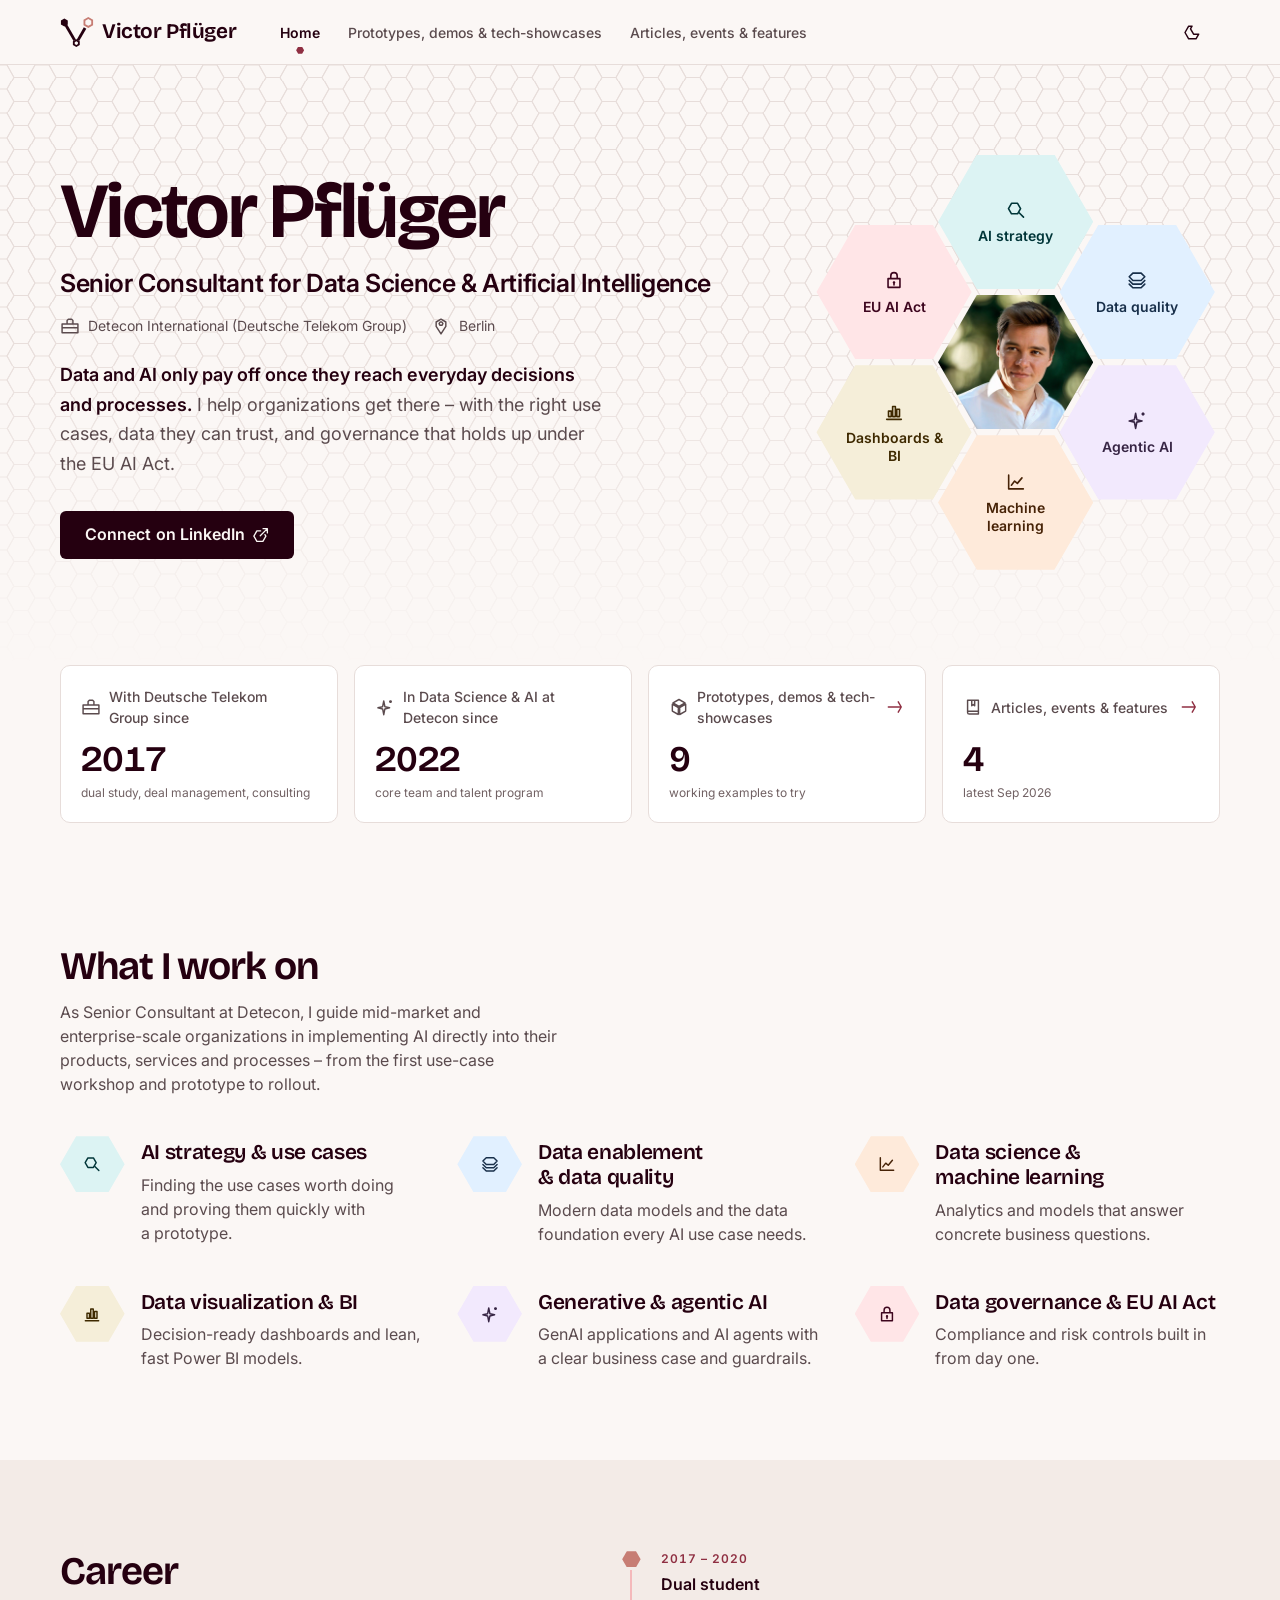
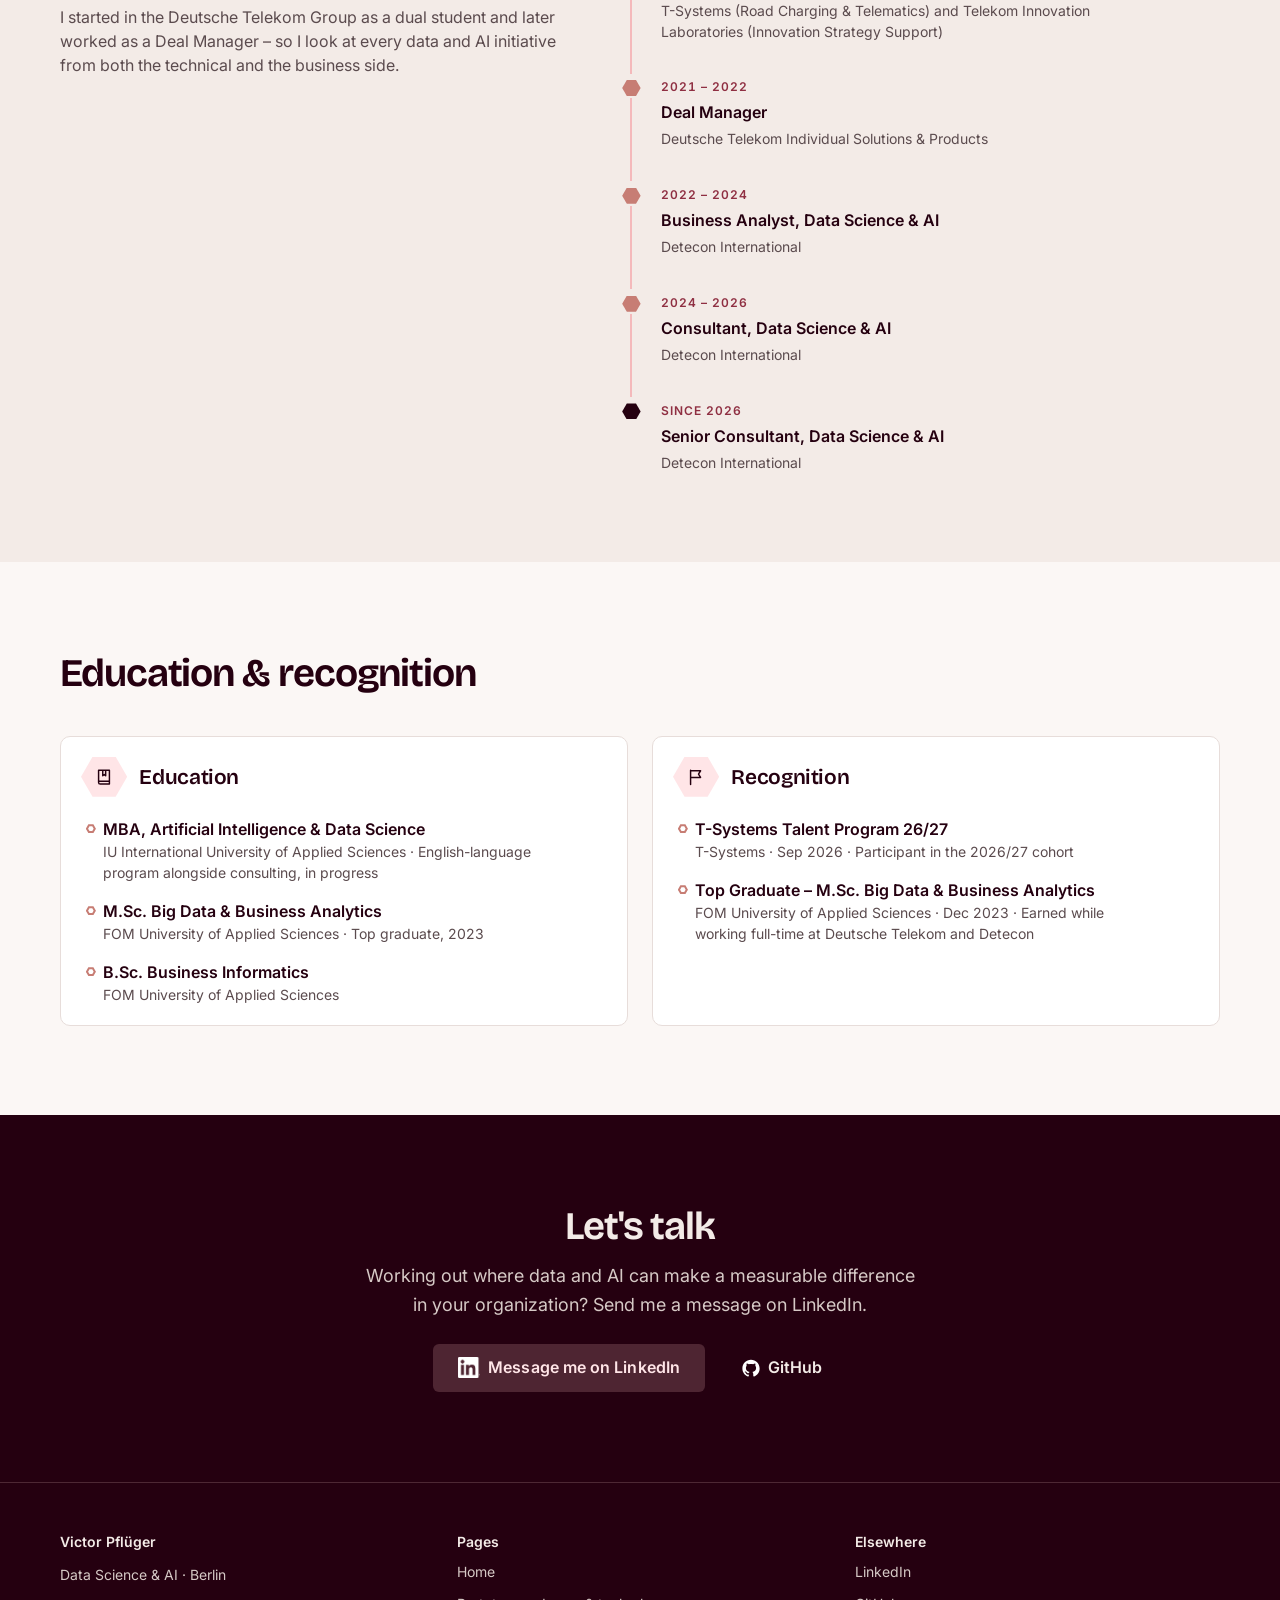
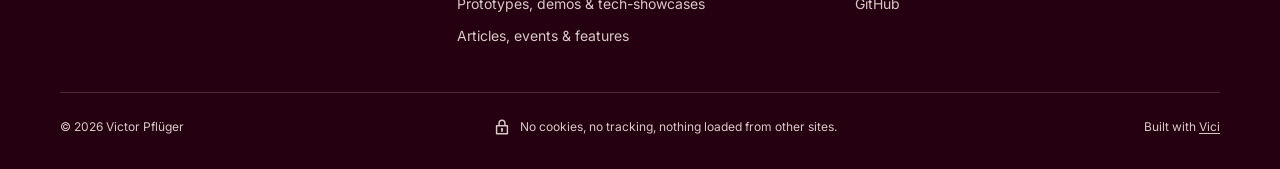
==== index.html @ 109027f6 "Add four prototypes to Prototypes, demos & tech-showcases - data/prototypes.js: cards for Duty Radar" ====
<!doctype html>
<html lang="en">
<head>
  <meta charset="utf-8">
  <meta name="viewport" content="width=device-width, initial-scale=1">
  <!-- Everything this page needs comes from this site: no fonts, scripts, images or trackers from
       anywhere else, and the browser enforces it. -->
  <meta http-equiv="Content-Security-Policy" content="default-src 'self'; script-src 'self'; style-src 'self'; img-src 'self' data:; font-src 'self'; connect-src 'none'; object-src 'none'; base-uri 'none'; form-action 'none'">
  <meta name="referrer" content="strict-origin-when-cross-origin">
  <meta name="color-scheme" content="light dark">
  <meta name="author" content="Victor Pflüger">
  <meta name="description" content="Victor Pflüger, Senior Consultant for Data Science & Artificial Intelligence at Detecon (Deutsche Telekom Group) in Berlin: AI use cases, data quality, agentic AI and EU AI Act governance.">
  <meta property="og:type" content="profile">
  <meta property="og:title" content="Victor Pflüger — Data Science & Artificial Intelligence">
  <meta property="og:description" content="Data and AI only pay off once they reach everyday decisions and processes. Senior Consultant for Data Science & AI at Detecon (Deutsche Telekom Group), Berlin.">
  <title>Victor Pflüger — Data Science &amp; Artificial Intelligence</title>
  <link rel="icon" href="vici/assets/logo/favicon.svg" type="image/svg+xml">

  <!-- The look comes from Victor's design system Vici, copied unchanged into vici/. -->
  <link rel="stylesheet" href="vici/dist/vici.min.css">
  <link rel="stylesheet" href="css/site.css">
  <script src="js/theme.js"></script>
  <script src="vici/dist/vici.js" defer></script>

  <!-- The lists live in the data files: plain scripts that set window globals, so the pages also
       work when opened straight from disk. js/site.js turns them into cards and key figures. -->
  <script src="data/prototypes.js" defer></script>
  <script src="data/articles.js" defer></script>
  <script src="js/site.js" defer></script>

  <script type="application/ld+json">
  {
    "@context": "https://schema.org",
    "@type": "Person",
    "name": "Victor Pflüger",
    "url": "https://victorpflueger.github.io/VIP/index.html",
    "image": "https://victorpflueger.github.io/VIP/vici/assets/brand/portrait.jpg",
    "jobTitle": "Senior Consultant for Data Science & Artificial Intelligence",
    "worksFor": { "@type": "Organization", "name": "Detecon International" },
    "address": { "@type": "PostalAddress", "addressLocality": "Berlin", "addressCountry": "DE" },
    "knowsLanguage": ["de", "en"],
    "sameAs": ["https://www.linkedin.com/in/victorpflueger", "https://github.com/VictorPflueger"]
  }
  </script>
</head>
<body>
  <a class="vc-skip-link" href="#main">Skip to content</a>

  <header class="vc-header">
    <div class="vc-header__inner">
      <a class="vc-header__brand" href="index.html">
        <img class="vc-when-light" src="vici/assets/logo/vertex/color.svg" alt="" width="28" height="26">
        <img class="vc-when-dark" src="vici/assets/logo/vertex/dark.svg" alt="" width="28" height="26">
        Victor Pflüger
      </a>
      <nav class="vc-header__nav" aria-label="Main">
        <a href="index.html" aria-current="page">Home</a>
        <a href="prototypes.html">Prototypes<span class="site-nav-more">, demos &amp; tech-showcases</span></a>
        <a href="articles.html">Articles<span class="site-nav-more">, events &amp; features</span></a>
      </nav>
      <div class="vc-header__actions">
        <span class="vc-tooltip-anchor">
          <button type="button" class="vc-icon-button" data-vc-theme-toggle aria-labelledby="tip-theme"><span class="vc-icon vc-icon--moon vc-when-light" aria-hidden="true"></span><span class="vc-icon vc-icon--sun vc-when-dark" aria-hidden="true"></span></button>
          <span class="vc-tooltip vc-tooltip--bottom" role="tooltip" id="tip-theme">Dark theme</span>
        </span>
        <span class="vc-tooltip-anchor">
          <button type="button" class="vc-icon-button vc-header__toggle" aria-expanded="false" aria-labelledby="tip-menu"><span class="vc-icon vc-icon--menu" aria-hidden="true"></span></button>
          <span class="vc-tooltip vc-tooltip--bottom" role="tooltip" id="tip-menu">Menu</span>
        </span>
      </div>
    </div>
  </header>

  <main id="main" tabindex="-1">
    <section class="vc-section site-hero" aria-labelledby="intro-title">
      <div class="vc-container site-hero__grid">
        <div>
          <h1 id="intro-title" class="vc-display site-hero__name">Victor Pflüger</h1>
          <p class="vc-h4 site-hero__role">Senior Consultant for Data Science &amp; Artificial Intelligence</p>
          <ul class="vc-cluster site-hero__facts">
            <li><span class="vc-icon vc-icon--briefcase" aria-hidden="true"></span>Detecon International (Deutsche Telekom Group)</li>
            <li><span class="vc-icon vc-icon--pin" aria-hidden="true"></span>Berlin</li>
          </ul>
          <p class="vc-lead site-hero__lead"><strong>Data and AI only pay off once they reach everyday decisions and processes.</strong> I help organizations get there – with the right use cases, data they can trust, and governance that holds up under the EU AI Act.</p>
          <a class="vc-button vc-button--lg" href="https://www.linkedin.com/in/victorpflueger" rel="me">Connect on LinkedIn <span class="vc-icon vc-icon--external" aria-hidden="true"></span></a>
        </div>

        <!-- Victor in the middle of a honeycomb, his six fields of work around him. The cells are
             decoration: "What I work on" lists the same fields with their descriptions, in the same
             colours. To change the photo, see README.md. -->
        <div class="site-flower">
          <span class="vc-avatar site-flower__portrait"><img src="vici/assets/brand/portrait.jpg" alt="Portrait of Victor Pflüger" width="640" height="640"></span>
          <span class="vc-tile vc-tile--teal site-flower__cell site-flower__cell--n" aria-hidden="true"><span class="vc-icon vc-icon--search"></span>AI strategy</span>
          <span class="vc-tile vc-tile--fjord site-flower__cell site-flower__cell--ne" aria-hidden="true"><span class="vc-icon vc-icon--layers"></span>Data quality</span>
          <span class="vc-tile vc-tile--lilac site-flower__cell site-flower__cell--se" aria-hidden="true"><span class="vc-icon vc-icon--sparkle"></span>Agentic AI</span>
          <span class="vc-tile vc-tile--apricot site-flower__cell site-flower__cell--s" aria-hidden="true"><span class="vc-icon vc-icon--chart-line"></span>Machine learning</span>
          <span class="vc-tile vc-tile--honey site-flower__cell site-flower__cell--sw" aria-hidden="true"><span class="vc-icon vc-icon--chart-bar"></span>Dashboards &amp; BI</span>
          <span class="vc-tile vc-tile--merlot site-flower__cell site-flower__cell--nw" aria-hidden="true"><span class="vc-icon vc-icon--lock"></span>EU AI Act</span>
        </div>
      </div>
    </section>

    <section class="site-glance" aria-label="At a glance">
      <div class="vc-container">
        <ul class="vc-grid vc-grid--4 site-stats">
          <li>
            <div class="vc-stat">
              <p class="vc-stat__label"><span class="vc-icon vc-icon--briefcase" aria-hidden="true"></span>With Deutsche Telekom Group since</p>
              <p class="vc-stat__value">2017</p>
              <p class="vc-stat__note">dual study, deal management, consulting</p>
            </div>
          </li>
          <li>
            <div class="vc-stat">
              <p class="vc-stat__label"><span class="vc-icon vc-icon--sparkle" aria-hidden="true"></span>In Data Science &amp; AI at Detecon since</p>
              <p class="vc-stat__value">2022</p>
              <p class="vc-stat__note">core team and talent program</p>
            </div>
          </li>
          <li>
            <a class="vc-stat site-stat-link" href="prototypes.html">
              <span class="vc-stat__label"><span class="vc-icon vc-icon--cube" aria-hidden="true"></span><span>Prototypes, demos &amp; tech-showcases</span><span class="vc-icon vc-icon--arrow-right site-stat-link__go" aria-hidden="true"></span></span>
              <span class="vc-stat__value" data-count="prototypes">9</span>
              <span class="vc-stat__note">working examples to try</span>
            </a>
          </li>
          <li>
            <a class="vc-stat site-stat-link" href="articles.html">
              <span class="vc-stat__label"><span class="vc-icon vc-icon--book" aria-hidden="true"></span><span>Articles, events &amp; features</span><span class="vc-icon vc-icon--arrow-right site-stat-link__go" aria-hidden="true"></span></span>
              <span class="vc-stat__value" data-count="articles">4</span>
              <span class="vc-stat__note" data-latest="articles">latest Sep 2026</span>
            </a>
          </li>
        </ul>
      </div>
    </section>

    <section class="vc-section" aria-labelledby="work-title">
      <div class="vc-container">
        <div class="site-section-head">
          <h2 id="work-title">What I work on</h2>
          <p class="vc-text-muted">As Senior Consultant at Detecon, I guide mid-market and enterprise-scale organizations in implementing AI directly into their products, services and processes – from the first use-case workshop and prototype to rollout.</p>
        </div>
        <ul class="vc-grid site-fields">
          <li class="site-field">
            <span class="vc-cell vc-cell--xl vc-cell--teal" aria-hidden="true"><span class="vc-icon vc-icon--search"></span></span>
            <div class="site-field__text">
              <h3>AI strategy &amp; use cases</h3>
              <p>Finding the use cases worth doing and proving them quickly with a prototype.</p>
            </div>
          </li>
          <li class="site-field">
            <span class="vc-cell vc-cell--xl vc-cell--fjord" aria-hidden="true"><span class="vc-icon vc-icon--layers"></span></span>
            <div class="site-field__text">
              <h3>Data enablement &amp; data quality</h3>
              <p>Modern data models and the data foundation every AI use case needs.</p>
            </div>
          </li>
          <li class="site-field">
            <span class="vc-cell vc-cell--xl vc-cell--apricot" aria-hidden="true"><span class="vc-icon vc-icon--chart-line"></span></span>
            <div class="site-field__text">
              <h3>Data science &amp; machine learning</h3>
              <p>Analytics and models that answer concrete business questions.</p>
            </div>
          </li>
          <li class="site-field">
            <span class="vc-cell vc-cell--xl vc-cell--honey" aria-hidden="true"><span class="vc-icon vc-icon--chart-bar"></span></span>
            <div class="site-field__text">
              <h3>Data visualization &amp; BI</h3>
              <p>Decision-ready dashboards and lean, fast Power BI models.</p>
            </div>
          </li>
          <li class="site-field">
            <span class="vc-cell vc-cell--xl vc-cell--lilac" aria-hidden="true"><span class="vc-icon vc-icon--sparkle"></span></span>
            <div class="site-field__text">
              <h3>Generative &amp; agentic AI</h3>
              <p>GenAI applications and AI agents with a clear business case and guardrails.</p>
            </div>
          </li>
          <li class="site-field">
            <span class="vc-cell vc-cell--xl vc-cell--merlot" aria-hidden="true"><span class="vc-icon vc-icon--lock"></span></span>
            <div class="site-field__text">
              <h3>Data governance &amp; EU AI Act</h3>
              <p>Compliance and risk controls built in from day one.</p>
            </div>
          </li>
        </ul>
      </div>
    </section>

    <section class="vc-section vc-surface-subtle" aria-labelledby="career-title">
      <div class="vc-container site-split">
        <div class="site-section-head">
          <h2 id="career-title">Career</h2>
          <p class="vc-text-muted">I started in the Deutsche Telekom Group as a dual student and later worked as a Deal Manager – so I look at every data and AI initiative from both the technical and the business side.</p>
        </div>
        <ol class="vc-timeline site-timeline">
          <li class="vc-timeline__item--done">
            <span class="vc-timeline__date">2017 – 2020</span>
            <h3 class="vc-timeline__title">Dual student</h3>
            <p class="vc-timeline__text">T-Systems (Road Charging &amp; Telematics) and Telekom Innovation Laboratories (Innovation Strategy Support)</p>
          </li>
          <li class="vc-timeline__item--done">
            <span class="vc-timeline__date">2021 – 2022</span>
            <h3 class="vc-timeline__title">Deal Manager</h3>
            <p class="vc-timeline__text">Deutsche Telekom Individual Solutions &amp; Products</p>
          </li>
          <li class="vc-timeline__item--done">
            <span class="vc-timeline__date">2022 – 2024</span>
            <h3 class="vc-timeline__title">Business Analyst, Data Science &amp; AI</h3>
            <p class="vc-timeline__text">Detecon International</p>
          </li>
          <li class="vc-timeline__item--done">
            <span class="vc-timeline__date">2024 – 2026</span>
            <h3 class="vc-timeline__title">Consultant, Data Science &amp; AI</h3>
            <p class="vc-timeline__text">Detecon International</p>
          </li>
          <li class="vc-timeline__item--current">
            <span class="vc-timeline__date">Since 2026</span>
            <h3 class="vc-timeline__title">Senior Consultant, Data Science &amp; AI</h3>
            <p class="vc-timeline__text">Detecon International</p>
          </li>
        </ol>
      </div>
    </section>

    <section class="vc-section" aria-labelledby="education-title">
      <div class="vc-container">
        <div class="site-section-head">
          <h2 id="education-title">Education &amp; recognition</h2>
        </div>
        <div class="vc-grid vc-grid--2">
          <section class="vc-card" aria-labelledby="degrees-title">
            <div class="vc-card__body">
              <h3 class="vc-card__title site-panel-title" id="degrees-title"><span class="vc-cell vc-cell--lg" aria-hidden="true"><span class="vc-icon vc-icon--book"></span></span>Education</h3>
              <ul class="vc-list vc-list--ring site-facts">
                <li><span class="site-fact__title">MBA, Artificial Intelligence &amp; Data Science</span><span class="site-fact__sub">IU International University of Applied Sciences · English-language program alongside consulting, in progress</span></li>
                <li><span class="site-fact__title">M.Sc. Big Data &amp; Business Analytics</span><span class="site-fact__sub">FOM University of Applied Sciences · Top graduate, 2023</span></li>
                <li><span class="site-fact__title">B.Sc. Business Informatics</span><span class="site-fact__sub">FOM University of Applied Sciences</span></li>
              </ul>
            </div>
          </section>
          <section class="vc-card" aria-labelledby="recognition-title">
            <div class="vc-card__body">
              <h3 class="vc-card__title site-panel-title" id="recognition-title"><span class="vc-cell vc-cell--lg" aria-hidden="true"><span class="vc-icon vc-icon--flag"></span></span>Recognition</h3>
              <ul class="vc-list vc-list--ring site-facts">
                <li><span class="site-fact__title">T-Systems Talent Program 26/27</span><span class="site-fact__sub">T-Systems · Sep 2026 · Participant in the 2026/27 cohort</span></li>
                <li><span class="site-fact__title">Top Graduate – M.Sc. Big Data &amp; Business Analytics</span><span class="site-fact__sub">FOM University of Applied Sciences · Dec 2023 · Earned while working full-time at Deutsche Telekom and Detecon</span></li>
              </ul>
            </div>
          </section>
        </div>
      </div>
    </section>

    <section class="vc-section site-contact" aria-labelledby="contact-title" data-theme="dark">
      <div class="vc-container vc-container--narrow">
        <h2 id="contact-title">Let's talk</h2>
        <p class="vc-lead site-contact__lead">Working out where data and AI can make a measurable difference in your organization? Send me a message on LinkedIn.</p>
        <div class="vc-cluster site-contact__actions">
          <a class="vc-button vc-button--lg vc-button--secondary" href="https://www.linkedin.com/in/victorpflueger" rel="me"><img class="vc-platform-mark" src="vici/assets/marks/linkedin.png" alt="" width="840" height="779">Message me on LinkedIn</a>
          <a class="vc-button vc-button--lg vc-button--ghost" href="https://github.com/VictorPflueger" rel="me"><svg class="vc-platform-mark" xmlns="http://www.w3.org/2000/svg" width="24" height="24" viewBox="0 0 24 24" aria-hidden="true" focusable="false"><path d="M10.226 17.284c-2.965-.36-5.054-2.493-5.054-5.256 0-1.123.404-2.336 1.078-3.144-.292-.741-.247-2.314.09-2.965.898-.112 2.111.36 2.83 1.01.853-.269 1.752-.404 2.853-.404 1.1 0 1.999.135 2.807.382.696-.629 1.932-1.1 2.83-.988.315.606.36 2.179.067 2.942.72.854 1.101 2 1.101 3.167 0 2.763-2.089 4.852-5.098 5.234.763.494 1.28 1.572 1.28 2.807v2.336c0 .674.561 1.056 1.235.786 4.066-1.55 7.255-5.615 7.255-10.646C23.5 6.188 18.334 1 11.978 1 5.62 1 .5 6.188.5 12.545c0 4.986 3.167 9.12 7.435 10.669.606.225 1.19-.18 1.19-.786V20.63a2.9 2.9 0 0 1-1.078.224c-1.483 0-2.359-.808-2.987-2.313-.247-.607-.517-.966-1.034-1.033-.27-.023-.359-.135-.359-.27 0-.27.45-.471.898-.471.652 0 1.213.404 1.797 1.235.45.651.921.943 1.483.943.561 0 .92-.202 1.437-.719.382-.381.674-.718.944-.943"/></svg>GitHub</a>
        </div>
      </div>
    </section>
  </main>

  <footer class="vc-footer vc-footer--brand">
    <div class="vc-container">
      <div class="vc-footer__grid">
        <div>
          <p class="vc-footer__title">Victor Pflüger</p>
          <p>Data Science &amp; AI · Berlin</p>
        </div>
        <nav aria-label="Pages">
          <p class="vc-footer__title">Pages</p>
          <ul>
            <li><a href="index.html">Home</a></li>
            <li><a href="prototypes.html">Prototypes, demos &amp; tech-showcases</a></li>
            <li><a href="articles.html">Articles, events &amp; features</a></li>
          </ul>
        </nav>
        <div>
          <p class="vc-footer__title">Elsewhere</p>
          <ul>
            <li><a href="https://www.linkedin.com/in/victorpflueger" rel="me">LinkedIn</a></li>
            <li><a href="https://github.com/VictorPflueger" rel="me">GitHub</a></li>
          </ul>
        </div>
      </div>
      <div class="vc-footer__bottom">
        <span>© 2026 Victor Pflüger</span>
        <span class="site-footer-note"><span class="vc-icon vc-icon--lock" aria-hidden="true"></span>No cookies, no tracking, nothing loaded from other sites.</span>
        <span>Built with <a href="https://victorpflueger.github.io/ViciDesign/index.html">Vici</a></span>
      </div>
    </div>
  </footer>
</body>
</html>
---- vici/dist/vici.min.css ----
@layer vici.tokens,vici.base,vici.layout,vici.components,vici.utilities;@font-face{font-family: 'Bricolage Grotesque';font-style: normal;font-display: swap;font-weight: 200 800;src: url('../assets/fonts/bricolage-grotesque-latin.woff2') format('woff2');unicode-range: U+0000-00FF,U+0131,U+0152-0153,U+02BB-02BC,U+02C6,U+02DA,U+02DC,U+0304,U+0308,U+0329,U+2000-206F,U+20AC,U+2122,U+2191,U+2193,U+2212,U+2215,U+FEFF,U+FFFD}@font-face{font-family: 'Bricolage Grotesque';font-style: normal;font-display: swap;font-weight: 200 800;src: url('../assets/fonts/bricolage-grotesque-latin-ext.woff2') format('woff2');unicode-range: U+0100-02BA,U+02BD-02C5,U+02C7-02CC,U+02CE-02D7,U+02DD-02FF,U+0304,U+0308,U+0329,U+1D00-1DBF,U+1E00-1E9F,U+1EF2-1EFF,U+2020,U+20A0-20AB,U+20AD-20C0,U+2113,U+2C60-2C7F,U+A720-A7FF}@font-face{font-family: 'Inter';font-style: normal;font-display: swap;font-weight: 100 900;src: url('../assets/fonts/inter-latin.woff2') format('woff2');unicode-range: U+0000-00FF,U+0131,U+0152-0153,U+02BB-02BC,U+02C6,U+02DA,U+02DC,U+0304,U+0308,U+0329,U+2000-206F,U+20AC,U+2122,U+2191,U+2193,U+2212,U+2215,U+FEFF,U+FFFD}@font-face{font-family: 'Inter';font-style: normal;font-display: swap;font-weight: 100 900;src: url('../assets/fonts/inter-latin-ext.woff2') format('woff2');unicode-range: U+0100-02BA,U+02BD-02C5,U+02C7-02CC,U+02CE-02D7,U+02DD-02FF,U+0304,U+0308,U+0329,U+1D00-1DBF,U+1E00-1E9F,U+1EF2-1EFF,U+2020,U+20A0-20AB,U+20AD-20C0,U+2113,U+2C60-2C7F,U+A720-A7FF}@font-face{font-family: 'Inter';font-style: italic;font-display: swap;font-weight: 100 900;src: url('../assets/fonts/inter-italic-latin.woff2') format('woff2');unicode-range: U+0000-00FF,U+0131,U+0152-0153,U+02BB-02BC,U+02C6,U+02DA,U+02DC,U+0304,U+0308,U+0329,U+2000-206F,U+20AC,U+2122,U+2191,U+2193,U+2212,U+2215,U+FEFF,U+FFFD}@font-face{font-family: 'Inter';font-style: italic;font-display: swap;font-weight: 100 900;src: url('../assets/fonts/inter-italic-latin-ext.woff2') format('woff2');unicode-range: U+0100-02BA,U+02BD-02C5,U+02C7-02CC,U+02CE-02D7,U+02DD-02FF,U+0304,U+0308,U+0329,U+1D00-1DBF,U+1E00-1E9F,U+1EF2-1EFF,U+2020,U+20A0-20AB,U+20AD-20C0,U+2113,U+2C60-2C7F,U+A720-A7FF}@font-face{font-family: 'JetBrains Mono';font-style: normal;font-display: swap;font-weight: 100 800;src: url('../assets/fonts/jetbrains-mono-latin.woff2') format('woff2');unicode-range: U+0000-00FF,U+0131,U+0152-0153,U+02BB-02BC,U+02C6,U+02DA,U+02DC,U+0304,U+0308,U+0329,U+2000-206F,U+20AC,U+2122,U+2191,U+2193,U+2212,U+2215,U+FEFF,U+FFFD}@font-face{font-family: 'JetBrains Mono';font-style: normal;font-display: swap;font-weight: 100 800;src: url('../assets/fonts/jetbrains-mono-latin-ext.woff2') format('woff2');unicode-range: U+0100-02BA,U+02BD-02C5,U+02C7-02CC,U+02CE-02D7,U+02DD-02FF,U+0304,U+0308,U+0329,U+1D00-1DBF,U+1E00-1E9F,U+1EF2-1EFF,U+2020,U+20A0-20AB,U+20AD-20C0,U+2113,U+2C60-2C7F,U+A720-A7FF}@font-face{font-family: 'Vici Mask';font-style: normal;font-display: block;src: url('../assets/fonts/vici-mask.woff2') format('woff2');unicode-range: U+2022,U+2219,U+25CF}@layer vici.tokens{:root{--vc-merlot-50: #fff4f4;--vc-merlot-100: #ffe5e7;--vc-merlot-200: #fcd2d5;--vc-merlot-300: #f4b9bb;--vc-merlot-400: #de9b98;--vc-merlot-500: #c77d74;--vc-merlot-600: #ab5558;--vc-merlot-700: #8f2f42;--vc-merlot-800: #5c1230;--vc-merlot-900: #3d051e;--vc-merlot-950: #250010;--vc-coral-50: #fff5f3;--vc-coral-100: #ffe8e3;--vc-coral-200: #ffd6cd;--vc-coral-300: #fcc0b4;--vc-coral-400: #efa295;--vc-coral-500: #d88071;--vc-coral-600: #b95d50;--vc-coral-700: #954238;--vc-coral-800: #6f2e28;--vc-coral-900: #4b1e19;--vc-coral-950: #2f110e;--vc-apricot-50: #fef6ef;--vc-apricot-100: #feeada;--vc-apricot-200: #fadac0;--vc-apricot-300: #f3c6a4;--vc-apricot-400: #e4ab7f;--vc-apricot-500: #cd8a56;--vc-apricot-600: #ae682d;--vc-apricot-700: #8c4c14;--vc-apricot-800: #69360a;--vc-apricot-900: #472307;--vc-apricot-950: #2c1404;--vc-honey-50: #faf7ee;--vc-honey-100: #f5eed9;--vc-honey-200: #ede0be;--vc-honey-300: #e2cfa0;--vc-honey-400: #d1b679;--vc-honey-500: #b8964d;--vc-honey-600: #9b751d;--vc-honey-700: #7b5800;--vc-honey-800: #5c4000;--vc-honey-900: #3e2900;--vc-honey-950: #261801;--vc-sage-50: #f3f9f4;--vc-sage-100: #e4f2e5;--vc-sage-200: #d0e8d3;--vc-sage-300: #badabe;--vc-sage-400: #9bc6a2;--vc-sage-500: #77aa81;--vc-sage-600: #538b60;--vc-sage-700: #396c46;--vc-sage-800: #275033;--vc-sage-900: #193521;--vc-sage-950: #0d2013;--vc-teal-50: #f0fafa;--vc-teal-100: #dcf3f3;--vc-teal-200: #c2eaea;--vc-teal-300: #a5dcdd;--vc-teal-400: #7ec8ca;--vc-teal-500: #50acaf;--vc-teal-600: #168d90;--vc-teal-700: #006d70;--vc-teal-800: #005053;--vc-teal-900: #003538;--vc-teal-950: #002022;--vc-fjord-50: #f2f8ff;--vc-fjord-100: #e1f0ff;--vc-fjord-200: #cce4fd;--vc-fjord-300: #b4d4f6;--vc-fjord-400: #94bde9;--vc-fjord-500: #709fd3;--vc-fjord-600: #4d7fb5;--vc-fjord-700: #356192;--vc-fjord-800: #25476e;--vc-fjord-900: #182f4a;--vc-fjord-950: #0d1c2e;--vc-lilac-50: #f9f6fe;--vc-lilac-100: #f2e9fd;--vc-lilac-200: #e8daf8;--vc-lilac-300: #dbc6f0;--vc-lilac-400: #c7ace1;--vc-lilac-500: #ac8bc9;--vc-lilac-600: #8d6aab;--vc-lilac-700: #6f4f89;--vc-lilac-800: #523966;--vc-lilac-900: #372544;--vc-lilac-950: #21152a;--vc-neutral-0: #ffffff;--vc-neutral-50: #fbf7f5;--vc-neutral-100: #f3ebe7;--vc-neutral-200: #e7ddda;--vc-neutral-300: #d6c9c6;--vc-neutral-400: #b2a4a3;--vc-neutral-500: #8e7f80;--vc-neutral-600: #716163;--vc-neutral-700: #5b4b4e;--vc-neutral-800: #453438;--vc-neutral-900: #301f24;--vc-neutral-950: #1e0e14;--vc-night-0: #0b0103;--vc-night-1: #180008;--vc-night-2: #250010;--vc-night-3: #2d0617;--vc-night-4: #350f1f;--vc-night-5: #3f1927;--vc-night-6: #4d2834;--vc-night-7: #67444e;--vc-night-8: #937178;--vc-night-accent: #4e2532;--vc-night-info: #192a44;--vc-night-success: #1a301f;--vc-night-warning: #3b2502;--vc-night-danger: #471b18;--vc-night-feature: #35213f;--vc-font-display: 'Bricolage Grotesque',ui-sans-serif,system-ui,'Segoe UI','Helvetica Neue',Arial,sans-serif;--vc-font-text: Inter,ui-sans-serif,system-ui,'Segoe UI','Helvetica Neue',Arial,sans-serif;--vc-font-mono: 'JetBrains Mono',ui-monospace,SFMono-Regular,Menlo,Consolas,monospace;--vc-weight-regular: 400;--vc-weight-medium: 500;--vc-weight-semibold: 600;--vc-weight-bold: 700;--vc-weight-display: 650;--vc-font-size-2xs: 0.6875rem;--vc-font-size-xs: 0.75rem;--vc-font-size-sm: 0.875rem;--vc-font-size-md: 1rem;--vc-font-size-lg: 1.125rem;--vc-font-size-xl: 1.3125rem;--vc-font-size-2xl: 1.5625rem;--vc-font-size-3xl: clamp(1.625rem,1.42rem + 0.8vw,1.9375rem);--vc-font-size-4xl: clamp(1.9375rem,1.6rem + 1.4vw,2.4375rem);--vc-font-size-5xl: clamp(2.375rem,1.8rem + 2.4vw,3.0625rem);--vc-font-size-6xl: clamp(2.875rem,2rem + 3.6vw,3.875rem);--vc-font-size-7xl: clamp(3.25rem,2rem + 5.2vw,4.875rem);--vc-leading-none: 1;--vc-leading-tight: 1.08;--vc-leading-snug: 1.22;--vc-leading-normal: 1.5;--vc-leading-relaxed: 1.65;--vc-tracking-display: -0.028em;--vc-tracking-heading: -0.016em;--vc-tracking-normal: 0em;--vc-tracking-caps: 0.09em;--vc-space-0: 0px;--vc-space-1: 4px;--vc-space-2: 8px;--vc-space-3: 12px;--vc-space-4: 16px;--vc-space-5: 20px;--vc-space-6: 24px;--vc-space-8: 32px;--vc-space-10: 40px;--vc-space-12: 48px;--vc-space-16: 64px;--vc-space-20: 80px;--vc-space-24: 96px;--vc-space-32: 128px;--vc-space-hair: 2px;--vc-radius-none: 0px;--vc-radius-xs: 2px;--vc-radius-sm: 4px;--vc-radius-md: 6px;--vc-radius-lg: 10px;--vc-radius-xl: 16px;--vc-cell-2xs: 0.5rem;--vc-cell-xs: 1rem;--vc-cell-sm: 1.5rem;--vc-cell-md: 2rem;--vc-cell-lg: 2.5rem;--vc-cell-xl: 3.5rem;--vc-cell-2xl: 5rem;--vc-cell-3xl: 7.5rem;--vc-control-sm: 2rem;--vc-control-md: 2.5rem;--vc-control-lg: 3rem;--vc-stroke-thin: 1px;--vc-stroke-thick: 2px;--vc-stroke-focus: 2px;--vc-duration-instant: 70ms;--vc-duration-quick: 130ms;--vc-duration-base: 210ms;--vc-duration-slow: 340ms;--vc-duration-deliberate: 540ms;--vc-ease-standard: cubic-bezier(0.32,0.08,0.24,1);--vc-ease-enter: cubic-bezier(0.12,0.76,0.32,1);--vc-ease-exit: cubic-bezier(0.52,0,0.84,0.36);--vc-ease-bounce: cubic-bezier(0.3,1.36,0.56,1);--vc-z-base: 0;--vc-z-raised: 10;--vc-z-sticky: 100;--vc-z-header: 200;--vc-z-dropdown: 300;--vc-z-overlay: 400;--vc-z-modal: 500;--vc-z-toast: 600;--vc-z-tooltip: 700;--vc-breakpoint-sm: 480px;--vc-breakpoint-md: 768px;--vc-breakpoint-lg: 1024px;--vc-breakpoint-xl: 1280px;--vc-breakpoint-2xl: 1536px;--vc-container-prose: 50ch;--vc-container-narrow: 760px;--vc-container-content: 1160px;--vc-container-wide: 1400px}:root,[data-theme='light'],[class*='vc-tint-']{color-scheme: light;--vc-bg: var(--vc-neutral-50);--vc-bg-subtle: var(--vc-neutral-100);--vc-bg-sunken: var(--vc-neutral-100);--vc-surface: var(--vc-neutral-0);--vc-surface-raised: var(--vc-neutral-0);--vc-surface-hover: var(--vc-merlot-50);--vc-surface-pressed: var(--vc-merlot-100);--vc-surface-selected: var(--vc-merlot-100);--vc-surface-inverse: var(--vc-merlot-950);--vc-scrim: var(--vc-merlot-950);--vc-text: var(--vc-merlot-950);--vc-text-muted: var(--vc-neutral-700);--vc-text-subtle: var(--vc-neutral-600);--vc-text-disabled: var(--vc-neutral-400);--vc-text-inverse: var(--vc-neutral-100);--vc-text-link: var(--vc-merlot-700);--vc-text-link-hover: var(--vc-merlot-950);--vc-border-subtle: var(--vc-neutral-200);--vc-border: var(--vc-neutral-300);--vc-border-strong: var(--vc-neutral-500);--vc-accent: var(--vc-merlot-950);--vc-accent-hover: var(--vc-merlot-800);--vc-accent-pressed: var(--vc-merlot-900);--vc-on-accent: var(--vc-neutral-50);--vc-accent-soft: var(--vc-merlot-100);--vc-accent-soft-hover: var(--vc-merlot-200);--vc-on-accent-soft: var(--vc-merlot-950);--vc-accent-text: var(--vc-merlot-700);--vc-focus: var(--vc-merlot-700);--vc-shadow-color: var(--vc-merlot-950);--vc-info-bg: var(--vc-fjord-100);--vc-info-border: var(--vc-fjord-300);--vc-info-text: var(--vc-fjord-800);--vc-info-solid: var(--vc-fjord-700);--vc-info-on-solid: var(--vc-neutral-0);--vc-success-bg: var(--vc-sage-100);--vc-success-border: var(--vc-sage-300);--vc-success-text: var(--vc-sage-800);--vc-success-solid: var(--vc-sage-700);--vc-success-on-solid: var(--vc-neutral-0);--vc-warning-bg: var(--vc-honey-100);--vc-warning-border: var(--vc-honey-400);--vc-warning-text: var(--vc-honey-800);--vc-warning-solid: var(--vc-honey-300);--vc-warning-on-solid: var(--vc-honey-950);--vc-danger-bg: var(--vc-coral-100);--vc-danger-border: var(--vc-coral-300);--vc-danger-text: var(--vc-coral-800);--vc-danger-solid: var(--vc-coral-700);--vc-danger-on-solid: var(--vc-neutral-0);--vc-feature-bg: var(--vc-lilac-100);--vc-feature-border: var(--vc-lilac-300);--vc-feature-text: var(--vc-lilac-800);--vc-feature-solid: var(--vc-lilac-700);--vc-feature-on-solid: var(--vc-neutral-0);--vc-neutral-bg: var(--vc-neutral-100);--vc-neutral-border: var(--vc-neutral-300);--vc-neutral-text: var(--vc-neutral-800);--vc-neutral-solid: var(--vc-neutral-700);--vc-neutral-on-solid: var(--vc-neutral-0);--vc-data-1: var(--vc-merlot-800);--vc-data-2: var(--vc-teal-700);--vc-data-3: var(--vc-apricot-600);--vc-data-4: var(--vc-fjord-800);--vc-data-5: var(--vc-lilac-600);--vc-data-6: var(--vc-honey-800);--vc-data-7: var(--vc-neutral-500);--vc-data-8: var(--vc-neutral-700);--vc-data-pastel-1: var(--vc-merlot-200);--vc-data-pastel-2: var(--vc-teal-200);--vc-data-pastel-3: var(--vc-apricot-200);--vc-data-pastel-4: var(--vc-fjord-200);--vc-data-pastel-5: var(--vc-lilac-200);--vc-data-pastel-6: var(--vc-honey-200);--vc-data-pastel-7: var(--vc-neutral-200);--vc-data-pastel-8: var(--vc-neutral-300);--vc-seq-1: var(--vc-merlot-100);--vc-seq-2: var(--vc-merlot-200);--vc-seq-3: var(--vc-merlot-300);--vc-seq-4: var(--vc-merlot-500);--vc-seq-5: var(--vc-merlot-700);--vc-seq-6: var(--vc-merlot-800);--vc-seq-7: var(--vc-merlot-950);--vc-div-1: var(--vc-coral-700);--vc-div-2: var(--vc-coral-400);--vc-div-3: var(--vc-coral-200);--vc-div-4: var(--vc-neutral-100);--vc-div-5: var(--vc-fjord-200);--vc-div-6: var(--vc-fjord-400);--vc-div-7: var(--vc-fjord-700);--vc-chart-grid: var(--vc-neutral-200);--vc-chart-axis: var(--vc-neutral-600);--vc-rating: var(--vc-honey-600);--vc-knob: var(--vc-neutral-0);--vc-track: var(--vc-neutral-200);--vc-platform-mark: #000000;--vc-aurora-1: var(--vc-merlot-200);--vc-aurora-2: var(--vc-lilac-200);--vc-aurora-3: var(--vc-apricot-100);--vc-shadow-sm: 0px 1px 2px 0px rgb(37 0 16 / 0.08),0px 1px 1px 0px rgb(37 0 16 / 0.04);--vc-shadow-md: 0px 4px 12px -2px rgb(37 0 16 / 0.12),0px 2px 4px -1px rgb(37 0 16 / 0.06);--vc-shadow-lg: 0px 14px 32px -8px rgb(37 0 16 / 0.2),0px 4px 10px -4px rgb(37 0 16 / 0.08);--vc-shadow-xl: 0px 28px 60px -12px rgb(37 0 16 / 0.3),0px 8px 18px -8px rgb(37 0 16 / 0.12);--vc-select-chevron: url("data:image/svg+xml,%3Csvg xmlns='http://www.w3.org/2000/svg' viewBox='0 0 24 24' fill='none' stroke='%235b4b4e' stroke-width='2' stroke-linecap='round' stroke-linejoin='round'%3E%3Cpath d='M5.5 10.25 L12 14 L18.5 10.25'/%3E%3C/svg%3E");--vc-honeycomb-pattern: url("data:image/svg+xml,%3Csvg xmlns='http://www.w3.org/2000/svg' width='42' height='24.249' viewBox='0 0 42 24.249'%3E%3Cg fill='none' stroke='%23e7ddda' stroke-width='1'%3E%3Cpolygon points='14,12.12 7,24.25 -7,24.25 -14,12.12 -7,0 7,0'/%3E%3Cpolygon points='56,12.12 49,24.25 35,24.25 28,12.12 35,0 49,0'/%3E%3Cpolygon points='35,0 28,12.12 14,12.12 7,0 14,-12.12 28,-12.12'/%3E%3Cpolygon points='35,24.25 28,36.37 14,36.37 7,24.25 14,12.12 28,12.12'/%3E%3C/g%3E%3C/svg%3E");--vc-platform-mark-filter: none;--vc-honeycomb-pattern-size: 42px 24.249px}@media (prefers-color-scheme: dark){:root:not([data-theme='light']){color-scheme: dark;--vc-bg: var(--vc-night-2);--vc-bg-subtle: var(--vc-night-1);--vc-bg-sunken: var(--vc-night-1);--vc-surface: var(--vc-night-3);--vc-surface-raised: var(--vc-night-4);--vc-surface-hover: var(--vc-night-5);--vc-surface-pressed: var(--vc-night-6);--vc-surface-selected: var(--vc-night-accent);--vc-surface-inverse: var(--vc-neutral-100);--vc-scrim: var(--vc-night-1);--vc-text: var(--vc-neutral-100);--vc-text-muted: var(--vc-neutral-300);--vc-text-subtle: var(--vc-neutral-400);--vc-text-disabled: var(--vc-neutral-600);--vc-text-inverse: var(--vc-merlot-950);--vc-text-link: var(--vc-merlot-200);--vc-text-link-hover: var(--vc-neutral-50);--vc-border-subtle: var(--vc-night-6);--vc-border: var(--vc-night-7);--vc-border-strong: var(--vc-night-8);--vc-accent: var(--vc-merlot-200);--vc-accent-hover: var(--vc-merlot-100);--vc-accent-pressed: var(--vc-merlot-300);--vc-on-accent: var(--vc-merlot-950);--vc-accent-soft: var(--vc-night-accent);--vc-accent-soft-hover: var(--vc-night-6);--vc-on-accent-soft: var(--vc-merlot-100);--vc-accent-text: var(--vc-merlot-200);--vc-focus: var(--vc-merlot-300);--vc-shadow-color: var(--vc-night-0);--vc-info-bg: var(--vc-night-info);--vc-info-border: var(--vc-fjord-700);--vc-info-text: var(--vc-fjord-200);--vc-info-solid: var(--vc-fjord-300);--vc-info-on-solid: var(--vc-fjord-950);--vc-success-bg: var(--vc-night-success);--vc-success-border: var(--vc-sage-700);--vc-success-text: var(--vc-sage-200);--vc-success-solid: var(--vc-sage-300);--vc-success-on-solid: var(--vc-sage-950);--vc-warning-bg: var(--vc-night-warning);--vc-warning-border: var(--vc-honey-700);--vc-warning-text: var(--vc-honey-200);--vc-warning-solid: var(--vc-honey-300);--vc-warning-on-solid: var(--vc-honey-950);--vc-danger-bg: var(--vc-night-danger);--vc-danger-border: var(--vc-coral-700);--vc-danger-text: var(--vc-coral-200);--vc-danger-solid: var(--vc-coral-300);--vc-danger-on-solid: var(--vc-coral-950);--vc-feature-bg: var(--vc-night-feature);--vc-feature-border: var(--vc-lilac-700);--vc-feature-text: var(--vc-lilac-200);--vc-feature-solid: var(--vc-lilac-300);--vc-feature-on-solid: var(--vc-lilac-950);--vc-neutral-bg: var(--vc-night-4);--vc-neutral-border: var(--vc-night-7);--vc-neutral-text: var(--vc-neutral-200);--vc-neutral-solid: var(--vc-neutral-300);--vc-neutral-on-solid: var(--vc-neutral-950);--vc-data-1: var(--vc-merlot-400);--vc-data-2: var(--vc-teal-200);--vc-data-3: var(--vc-apricot-300);--vc-data-4: var(--vc-fjord-400);--vc-data-5: var(--vc-lilac-500);--vc-data-6: var(--vc-honey-500);--vc-data-7: var(--vc-neutral-400);--vc-data-8: var(--vc-neutral-200);--vc-data-pastel-1: var(--vc-merlot-800);--vc-data-pastel-2: var(--vc-teal-800);--vc-data-pastel-3: var(--vc-apricot-800);--vc-data-pastel-4: var(--vc-fjord-800);--vc-data-pastel-5: var(--vc-lilac-800);--vc-data-pastel-6: var(--vc-honey-800);--vc-data-pastel-7: var(--vc-night-6);--vc-data-pastel-8: var(--vc-night-7);--vc-seq-1: var(--vc-merlot-900);--vc-seq-2: var(--vc-merlot-800);--vc-seq-3: var(--vc-merlot-700);--vc-seq-4: var(--vc-merlot-500);--vc-seq-5: var(--vc-merlot-300);--vc-seq-6: var(--vc-merlot-200);--vc-seq-7: var(--vc-merlot-50);--vc-div-1: var(--vc-coral-300);--vc-div-2: var(--vc-coral-600);--vc-div-3: var(--vc-coral-800);--vc-div-4: var(--vc-night-5);--vc-div-5: var(--vc-fjord-800);--vc-div-6: var(--vc-fjord-600);--vc-div-7: var(--vc-fjord-300);--vc-chart-grid: var(--vc-night-6);--vc-chart-axis: var(--vc-neutral-400);--vc-rating: var(--vc-honey-300);--vc-knob: var(--vc-neutral-100);--vc-track: var(--vc-night-6);--vc-platform-mark: var(--vc-neutral-0);--vc-aurora-1: var(--vc-merlot-800);--vc-aurora-2: var(--vc-lilac-900);--vc-aurora-3: var(--vc-night-accent);--vc-shadow-sm: 0px 1px 2px 0px rgb(11 1 3 / 0.208),0px 1px 1px 0px rgb(11 1 3 / 0.104);--vc-shadow-md: 0px 4px 12px -2px rgb(11 1 3 / 0.312),0px 2px 4px -1px rgb(11 1 3 / 0.156);--vc-shadow-lg: 0px 14px 32px -8px rgb(11 1 3 / 0.52),0px 4px 10px -4px rgb(11 1 3 / 0.208);--vc-shadow-xl: 0px 28px 60px -12px rgb(11 1 3 / 0.7),0px 8px 18px -8px rgb(11 1 3 / 0.312);--vc-select-chevron: url("data:image/svg+xml,%3Csvg xmlns='http://www.w3.org/2000/svg' viewBox='0 0 24 24' fill='none' stroke='%23d6c9c6' stroke-width='2' stroke-linecap='round' stroke-linejoin='round'%3E%3Cpath d='M5.5 10.25 L12 14 L18.5 10.25'/%3E%3C/svg%3E");--vc-honeycomb-pattern: url("data:image/svg+xml,%3Csvg xmlns='http://www.w3.org/2000/svg' width='42' height='24.249' viewBox='0 0 42 24.249'%3E%3Cg fill='none' stroke='%234d2834' stroke-width='1'%3E%3Cpolygon points='14,12.12 7,24.25 -7,24.25 -14,12.12 -7,0 7,0'/%3E%3Cpolygon points='56,12.12 49,24.25 35,24.25 28,12.12 35,0 49,0'/%3E%3Cpolygon points='35,0 28,12.12 14,12.12 7,0 14,-12.12 28,-12.12'/%3E%3Cpolygon points='35,24.25 28,36.37 14,36.37 7,24.25 14,12.12 28,12.12'/%3E%3C/g%3E%3C/svg%3E");--vc-platform-mark-filter: brightness(0) invert(1);--vc-honeycomb-pattern-size: 42px 24.249px}}[data-theme='dark'],.vc-footer--brand{color-scheme: dark;--vc-bg: var(--vc-night-2);--vc-bg-subtle: var(--vc-night-1);--vc-bg-sunken: var(--vc-night-1);--vc-surface: var(--vc-night-3);--vc-surface-raised: var(--vc-night-4);--vc-surface-hover: var(--vc-night-5);--vc-surface-pressed: var(--vc-night-6);--vc-surface-selected: var(--vc-night-accent);--vc-surface-inverse: var(--vc-neutral-100);--vc-scrim: var(--vc-night-1);--vc-text: var(--vc-neutral-100);--vc-text-muted: var(--vc-neutral-300);--vc-text-subtle: var(--vc-neutral-400);--vc-text-disabled: var(--vc-neutral-600);--vc-text-inverse: var(--vc-merlot-950);--vc-text-link: var(--vc-merlot-200);--vc-text-link-hover: var(--vc-neutral-50);--vc-border-subtle: var(--vc-night-6);--vc-border: var(--vc-night-7);--vc-border-strong: var(--vc-night-8);--vc-accent: var(--vc-merlot-200);--vc-accent-hover: var(--vc-merlot-100);--vc-accent-pressed: var(--vc-merlot-300);--vc-on-accent: var(--vc-merlot-950);--vc-accent-soft: var(--vc-night-accent);--vc-accent-soft-hover: var(--vc-night-6);--vc-on-accent-soft: var(--vc-merlot-100);--vc-accent-text: var(--vc-merlot-200);--vc-focus: var(--vc-merlot-300);--vc-shadow-color: var(--vc-night-0);--vc-info-bg: var(--vc-night-info);--vc-info-border: var(--vc-fjord-700);--vc-info-text: var(--vc-fjord-200);--vc-info-solid: var(--vc-fjord-300);--vc-info-on-solid: var(--vc-fjord-950);--vc-success-bg: var(--vc-night-success);--vc-success-border: var(--vc-sage-700);--vc-success-text: var(--vc-sage-200);--vc-success-solid: var(--vc-sage-300);--vc-success-on-solid: var(--vc-sage-950);--vc-warning-bg: var(--vc-night-warning);--vc-warning-border: var(--vc-honey-700);--vc-warning-text: var(--vc-honey-200);--vc-warning-solid: var(--vc-honey-300);--vc-warning-on-solid: var(--vc-honey-950);--vc-danger-bg: var(--vc-night-danger);--vc-danger-border: var(--vc-coral-700);--vc-danger-text: var(--vc-coral-200);--vc-danger-solid: var(--vc-coral-300);--vc-danger-on-solid: var(--vc-coral-950);--vc-feature-bg: var(--vc-night-feature);--vc-feature-border: var(--vc-lilac-700);--vc-feature-text: var(--vc-lilac-200);--vc-feature-solid: var(--vc-lilac-300);--vc-feature-on-solid: var(--vc-lilac-950);--vc-neutral-bg: var(--vc-night-4);--vc-neutral-border: var(--vc-night-7);--vc-neutral-text: var(--vc-neutral-200);--vc-neutral-solid: var(--vc-neutral-300);--vc-neutral-on-solid: var(--vc-neutral-950);--vc-data-1: var(--vc-merlot-400);--vc-data-2: var(--vc-teal-200);--vc-data-3: var(--vc-apricot-300);--vc-data-4: var(--vc-fjord-400);--vc-data-5: var(--vc-lilac-500);--vc-data-6: var(--vc-honey-500);--vc-data-7: var(--vc-neutral-400);--vc-data-8: var(--vc-neutral-200);--vc-data-pastel-1: var(--vc-merlot-800);--vc-data-pastel-2: var(--vc-teal-800);--vc-data-pastel-3: var(--vc-apricot-800);--vc-data-pastel-4: var(--vc-fjord-800);--vc-data-pastel-5: var(--vc-lilac-800);--vc-data-pastel-6: var(--vc-honey-800);--vc-data-pastel-7: var(--vc-night-6);--vc-data-pastel-8: var(--vc-night-7);--vc-seq-1: var(--vc-merlot-900);--vc-seq-2: var(--vc-merlot-800);--vc-seq-3: var(--vc-merlot-700);--vc-seq-4: var(--vc-merlot-500);--vc-seq-5: var(--vc-merlot-300);--vc-seq-6: var(--vc-merlot-200);--vc-seq-7: var(--vc-merlot-50);--vc-div-1: var(--vc-coral-300);--vc-div-2: var(--vc-coral-600);--vc-div-3: var(--vc-coral-800);--vc-div-4: var(--vc-night-5);--vc-div-5: var(--vc-fjord-800);--vc-div-6: var(--vc-fjord-600);--vc-div-7: var(--vc-fjord-300);--vc-chart-grid: var(--vc-night-6);--vc-chart-axis: var(--vc-neutral-400);--vc-rating: var(--vc-honey-300);--vc-knob: var(--vc-neutral-100);--vc-track: var(--vc-night-6);--vc-platform-mark: var(--vc-neutral-0);--vc-aurora-1: var(--vc-merlot-800);--vc-aurora-2: var(--vc-lilac-900);--vc-aurora-3: var(--vc-night-accent);--vc-shadow-sm: 0px 1px 2px 0px rgb(11 1 3 / 0.208),0px 1px 1px 0px rgb(11 1 3 / 0.104);--vc-shadow-md: 0px 4px 12px -2px rgb(11 1 3 / 0.312),0px 2px 4px -1px rgb(11 1 3 / 0.156);--vc-shadow-lg: 0px 14px 32px -8px rgb(11 1 3 / 0.52),0px 4px 10px -4px rgb(11 1 3 / 0.208);--vc-shadow-xl: 0px 28px 60px -12px rgb(11 1 3 / 0.7),0px 8px 18px -8px rgb(11 1 3 / 0.312);--vc-select-chevron: url("data:image/svg+xml,%3Csvg xmlns='http://www.w3.org/2000/svg' viewBox='0 0 24 24' fill='none' stroke='%23d6c9c6' stroke-width='2' stroke-linecap='round' stroke-linejoin='round'%3E%3Cpath d='M5.5 10.25 L12 14 L18.5 10.25'/%3E%3C/svg%3E");--vc-honeycomb-pattern: url("data:image/svg+xml,%3Csvg xmlns='http://www.w3.org/2000/svg' width='42' height='24.249' viewBox='0 0 42 24.249'%3E%3Cg fill='none' stroke='%234d2834' stroke-width='1'%3E%3Cpolygon points='14,12.12 7,24.25 -7,24.25 -14,12.12 -7,0 7,0'/%3E%3Cpolygon points='56,12.12 49,24.25 35,24.25 28,12.12 35,0 49,0'/%3E%3Cpolygon points='35,0 28,12.12 14,12.12 7,0 14,-12.12 28,-12.12'/%3E%3Cpolygon points='35,24.25 28,36.37 14,36.37 7,24.25 14,12.12 28,12.12'/%3E%3C/g%3E%3C/svg%3E");--vc-platform-mark-filter: brightness(0) invert(1);--vc-honeycomb-pattern-size: 42px 24.249px}.vc-surface-inverse{color-scheme: dark;--vc-bg: var(--vc-night-2);--vc-bg-subtle: var(--vc-night-1);--vc-bg-sunken: var(--vc-night-1);--vc-surface: var(--vc-night-3);--vc-surface-raised: var(--vc-night-4);--vc-surface-hover: var(--vc-night-5);--vc-surface-pressed: var(--vc-night-6);--vc-surface-selected: var(--vc-night-accent);--vc-surface-inverse: var(--vc-neutral-100);--vc-scrim: var(--vc-night-1);--vc-text: var(--vc-neutral-100);--vc-text-muted: var(--vc-neutral-300);--vc-text-subtle: var(--vc-neutral-400);--vc-text-disabled: var(--vc-neutral-600);--vc-text-inverse: var(--vc-merlot-950);--vc-text-link: var(--vc-merlot-200);--vc-text-link-hover: var(--vc-neutral-50);--vc-border-subtle: var(--vc-night-6);--vc-border: var(--vc-night-7);--vc-border-strong: var(--vc-night-8);--vc-accent: var(--vc-merlot-200);--vc-accent-hover: var(--vc-merlot-100);--vc-accent-pressed: var(--vc-merlot-300);--vc-on-accent: var(--vc-merlot-950);--vc-accent-soft: var(--vc-night-accent);--vc-accent-soft-hover: var(--vc-night-6);--vc-on-accent-soft: var(--vc-merlot-100);--vc-accent-text: var(--vc-merlot-200);--vc-focus: var(--vc-merlot-300);--vc-shadow-color: var(--vc-night-0);--vc-info-bg: var(--vc-night-info);--vc-info-border: var(--vc-fjord-700);--vc-info-text: var(--vc-fjord-200);--vc-info-solid: var(--vc-fjord-300);--vc-info-on-solid: var(--vc-fjord-950);--vc-success-bg: var(--vc-night-success);--vc-success-border: var(--vc-sage-700);--vc-success-text: var(--vc-sage-200);--vc-success-solid: var(--vc-sage-300);--vc-success-on-solid: var(--vc-sage-950);--vc-warning-bg: var(--vc-night-warning);--vc-warning-border: var(--vc-honey-700);--vc-warning-text: var(--vc-honey-200);--vc-warning-solid: var(--vc-honey-300);--vc-warning-on-solid: var(--vc-honey-950);--vc-danger-bg: var(--vc-night-danger);--vc-danger-border: var(--vc-coral-700);--vc-danger-text: var(--vc-coral-200);--vc-danger-solid: var(--vc-coral-300);--vc-danger-on-solid: var(--vc-coral-950);--vc-feature-bg: var(--vc-night-feature);--vc-feature-border: var(--vc-lilac-700);--vc-feature-text: var(--vc-lilac-200);--vc-feature-solid: var(--vc-lilac-300);--vc-feature-on-solid: var(--vc-lilac-950);--vc-neutral-bg: var(--vc-night-4);--vc-neutral-border: var(--vc-night-7);--vc-neutral-text: var(--vc-neutral-200);--vc-neutral-solid: var(--vc-neutral-300);--vc-neutral-on-solid: var(--vc-neutral-950);--vc-data-1: var(--vc-merlot-400);--vc-data-2: var(--vc-teal-200);--vc-data-3: var(--vc-apricot-300);--vc-data-4: var(--vc-fjord-400);--vc-data-5: var(--vc-lilac-500);--vc-data-6: var(--vc-honey-500);--vc-data-7: var(--vc-neutral-400);--vc-data-8: var(--vc-neutral-200);--vc-data-pastel-1: var(--vc-merlot-800);--vc-data-pastel-2: var(--vc-teal-800);--vc-data-pastel-3: var(--vc-apricot-800);--vc-data-pastel-4: var(--vc-fjord-800);--vc-data-pastel-5: var(--vc-lilac-800);--vc-data-pastel-6: var(--vc-honey-800);--vc-data-pastel-7: var(--vc-night-6);--vc-data-pastel-8: var(--vc-night-7);--vc-seq-1: var(--vc-merlot-900);--vc-seq-2: var(--vc-merlot-800);--vc-seq-3: var(--vc-merlot-700);--vc-seq-4: var(--vc-merlot-500);--vc-seq-5: var(--vc-merlot-300);--vc-seq-6: var(--vc-merlot-200);--vc-seq-7: var(--vc-merlot-50);--vc-div-1: var(--vc-coral-300);--vc-div-2: var(--vc-coral-600);--vc-div-3: var(--vc-coral-800);--vc-div-4: var(--vc-night-5);--vc-div-5: var(--vc-fjord-800);--vc-div-6: var(--vc-fjord-600);--vc-div-7: var(--vc-fjord-300);--vc-chart-grid: var(--vc-night-6);--vc-chart-axis: var(--vc-neutral-400);--vc-rating: var(--vc-honey-300);--vc-knob: var(--vc-neutral-100);--vc-track: var(--vc-night-6);--vc-platform-mark: var(--vc-neutral-0);--vc-aurora-1: var(--vc-merlot-800);--vc-aurora-2: var(--vc-lilac-900);--vc-aurora-3: var(--vc-night-accent);--vc-shadow-sm: 0px 1px 2px 0px rgb(11 1 3 / 0.208),0px 1px 1px 0px rgb(11 1 3 / 0.104);--vc-shadow-md: 0px 4px 12px -2px rgb(11 1 3 / 0.312),0px 2px 4px -1px rgb(11 1 3 / 0.156);--vc-shadow-lg: 0px 14px 32px -8px rgb(11 1 3 / 0.52),0px 4px 10px -4px rgb(11 1 3 / 0.208);--vc-shadow-xl: 0px 28px 60px -12px rgb(11 1 3 / 0.7),0px 8px 18px -8px rgb(11 1 3 / 0.312);--vc-select-chevron: url("data:image/svg+xml,%3Csvg xmlns='http://www.w3.org/2000/svg' viewBox='0 0 24 24' fill='none' stroke='%23d6c9c6' stroke-width='2' stroke-linecap='round' stroke-linejoin='round'%3E%3Cpath d='M5.5 10.25 L12 14 L18.5 10.25'/%3E%3C/svg%3E");--vc-honeycomb-pattern: url("data:image/svg+xml,%3Csvg xmlns='http://www.w3.org/2000/svg' width='42' height='24.249' viewBox='0 0 42 24.249'%3E%3Cg fill='none' stroke='%234d2834' stroke-width='1'%3E%3Cpolygon points='14,12.12 7,24.25 -7,24.25 -14,12.12 -7,0 7,0'/%3E%3Cpolygon points='56,12.12 49,24.25 35,24.25 28,12.12 35,0 49,0'/%3E%3Cpolygon points='35,0 28,12.12 14,12.12 7,0 14,-12.12 28,-12.12'/%3E%3Cpolygon points='35,24.25 28,36.37 14,36.37 7,24.25 14,12.12 28,12.12'/%3E%3C/g%3E%3C/svg%3E");--vc-platform-mark-filter: brightness(0) invert(1);--vc-honeycomb-pattern-size: 42px 24.249px}@media (prefers-color-scheme: dark){:where(:root:not([data-theme='light'])) .vc-surface-inverse{color-scheme: light;--vc-bg: var(--vc-neutral-50);--vc-bg-subtle: var(--vc-neutral-100);--vc-bg-sunken: var(--vc-neutral-100);--vc-surface: var(--vc-neutral-0);--vc-surface-raised: var(--vc-neutral-0);--vc-surface-hover: var(--vc-merlot-50);--vc-surface-pressed: var(--vc-merlot-100);--vc-surface-selected: var(--vc-merlot-100);--vc-surface-inverse: var(--vc-merlot-950);--vc-scrim: var(--vc-merlot-950);--vc-text: var(--vc-merlot-950);--vc-text-muted: var(--vc-neutral-700);--vc-text-subtle: var(--vc-neutral-600);--vc-text-disabled: var(--vc-neutral-400);--vc-text-inverse: var(--vc-neutral-100);--vc-text-link: var(--vc-merlot-700);--vc-text-link-hover: var(--vc-merlot-950);--vc-border-subtle: var(--vc-neutral-200);--vc-border: var(--vc-neutral-300);--vc-border-strong: var(--vc-neutral-500);--vc-accent: var(--vc-merlot-950);--vc-accent-hover: var(--vc-merlot-800);--vc-accent-pressed: var(--vc-merlot-900);--vc-on-accent: var(--vc-neutral-50);--vc-accent-soft: var(--vc-merlot-100);--vc-accent-soft-hover: var(--vc-merlot-200);--vc-on-accent-soft: var(--vc-merlot-950);--vc-accent-text: var(--vc-merlot-700);--vc-focus: var(--vc-merlot-700);--vc-shadow-color: var(--vc-merlot-950);--vc-info-bg: var(--vc-fjord-100);--vc-info-border: var(--vc-fjord-300);--vc-info-text: var(--vc-fjord-800);--vc-info-solid: var(--vc-fjord-700);--vc-info-on-solid: var(--vc-neutral-0);--vc-success-bg: var(--vc-sage-100);--vc-success-border: var(--vc-sage-300);--vc-success-text: var(--vc-sage-800);--vc-success-solid: var(--vc-sage-700);--vc-success-on-solid: var(--vc-neutral-0);--vc-warning-bg: var(--vc-honey-100);--vc-warning-border: var(--vc-honey-400);--vc-warning-text: var(--vc-honey-800);--vc-warning-solid: var(--vc-honey-300);--vc-warning-on-solid: var(--vc-honey-950);--vc-danger-bg: var(--vc-coral-100);--vc-danger-border: var(--vc-coral-300);--vc-danger-text: var(--vc-coral-800);--vc-danger-solid: var(--vc-coral-700);--vc-danger-on-solid: var(--vc-neutral-0);--vc-feature-bg: var(--vc-lilac-100);--vc-feature-border: var(--vc-lilac-300);--vc-feature-text: var(--vc-lilac-800);--vc-feature-solid: var(--vc-lilac-700);--vc-feature-on-solid: var(--vc-neutral-0);--vc-neutral-bg: var(--vc-neutral-100);--vc-neutral-border: var(--vc-neutral-300);--vc-neutral-text: var(--vc-neutral-800);--vc-neutral-solid: var(--vc-neutral-700);--vc-neutral-on-solid: var(--vc-neutral-0);--vc-data-1: var(--vc-merlot-800);--vc-data-2: var(--vc-teal-700);--vc-data-3: var(--vc-apricot-600);--vc-data-4: var(--vc-fjord-800);--vc-data-5: var(--vc-lilac-600);--vc-data-6: var(--vc-honey-800);--vc-data-7: var(--vc-neutral-500);--vc-data-8: var(--vc-neutral-700);--vc-data-pastel-1: var(--vc-merlot-200);--vc-data-pastel-2: var(--vc-teal-200);--vc-data-pastel-3: var(--vc-apricot-200);--vc-data-pastel-4: var(--vc-fjord-200);--vc-data-pastel-5: var(--vc-lilac-200);--vc-data-pastel-6: var(--vc-honey-200);--vc-data-pastel-7: var(--vc-neutral-200);--vc-data-pastel-8: var(--vc-neutral-300);--vc-seq-1: var(--vc-merlot-100);--vc-seq-2: var(--vc-merlot-200);--vc-seq-3: var(--vc-merlot-300);--vc-seq-4: var(--vc-merlot-500);--vc-seq-5: var(--vc-merlot-700);--vc-seq-6: var(--vc-merlot-800);--vc-seq-7: var(--vc-merlot-950);--vc-div-1: var(--vc-coral-700);--vc-div-2: var(--vc-coral-400);--vc-div-3: var(--vc-coral-200);--vc-div-4: var(--vc-neutral-100);--vc-div-5: var(--vc-fjord-200);--vc-div-6: var(--vc-fjord-400);--vc-div-7: var(--vc-fjord-700);--vc-chart-grid: var(--vc-neutral-200);--vc-chart-axis: var(--vc-neutral-600);--vc-rating: var(--vc-honey-600);--vc-knob: var(--vc-neutral-0);--vc-track: var(--vc-neutral-200);--vc-platform-mark: #000000;--vc-aurora-1: var(--vc-merlot-200);--vc-aurora-2: var(--vc-lilac-200);--vc-aurora-3: var(--vc-apricot-100);--vc-shadow-sm: 0px 1px 2px 0px rgb(37 0 16 / 0.08),0px 1px 1px 0px rgb(37 0 16 / 0.04);--vc-shadow-md: 0px 4px 12px -2px rgb(37 0 16 / 0.12),0px 2px 4px -1px rgb(37 0 16 / 0.06);--vc-shadow-lg: 0px 14px 32px -8px rgb(37 0 16 / 0.2),0px 4px 10px -4px rgb(37 0 16 / 0.08);--vc-shadow-xl: 0px 28px 60px -12px rgb(37 0 16 / 0.3),0px 8px 18px -8px rgb(37 0 16 / 0.12);--vc-select-chevron: url("data:image/svg+xml,%3Csvg xmlns='http://www.w3.org/2000/svg' viewBox='0 0 24 24' fill='none' stroke='%235b4b4e' stroke-width='2' stroke-linecap='round' stroke-linejoin='round'%3E%3Cpath d='M5.5 10.25 L12 14 L18.5 10.25'/%3E%3C/svg%3E");--vc-honeycomb-pattern: url("data:image/svg+xml,%3Csvg xmlns='http://www.w3.org/2000/svg' width='42' height='24.249' viewBox='0 0 42 24.249'%3E%3Cg fill='none' stroke='%23e7ddda' stroke-width='1'%3E%3Cpolygon points='14,12.12 7,24.25 -7,24.25 -14,12.12 -7,0 7,0'/%3E%3Cpolygon points='56,12.12 49,24.25 35,24.25 28,12.12 35,0 49,0'/%3E%3Cpolygon points='35,0 28,12.12 14,12.12 7,0 14,-12.12 28,-12.12'/%3E%3Cpolygon points='35,24.25 28,36.37 14,36.37 7,24.25 14,12.12 28,12.12'/%3E%3C/g%3E%3C/svg%3E");--vc-platform-mark-filter: none;--vc-honeycomb-pattern-size: 42px 24.249px}}[data-theme='dark'] .vc-surface-inverse{color-scheme: light;--vc-bg: var(--vc-neutral-50);--vc-bg-subtle: var(--vc-neutral-100);--vc-bg-sunken: var(--vc-neutral-100);--vc-surface: var(--vc-neutral-0);--vc-surface-raised: var(--vc-neutral-0);--vc-surface-hover: var(--vc-merlot-50);--vc-surface-pressed: var(--vc-merlot-100);--vc-surface-selected: var(--vc-merlot-100);--vc-surface-inverse: var(--vc-merlot-950);--vc-scrim: var(--vc-merlot-950);--vc-text: var(--vc-merlot-950);--vc-text-muted: var(--vc-neutral-700);--vc-text-subtle: var(--vc-neutral-600);--vc-text-disabled: var(--vc-neutral-400);--vc-text-inverse: var(--vc-neutral-100);--vc-text-link: var(--vc-merlot-700);--vc-text-link-hover: var(--vc-merlot-950);--vc-border-subtle: var(--vc-neutral-200);--vc-border: var(--vc-neutral-300);--vc-border-strong: var(--vc-neutral-500);--vc-accent: var(--vc-merlot-950);--vc-accent-hover: var(--vc-merlot-800);--vc-accent-pressed: var(--vc-merlot-900);--vc-on-accent: var(--vc-neutral-50);--vc-accent-soft: var(--vc-merlot-100);--vc-accent-soft-hover: var(--vc-merlot-200);--vc-on-accent-soft: var(--vc-merlot-950);--vc-accent-text: var(--vc-merlot-700);--vc-focus: var(--vc-merlot-700);--vc-shadow-color: var(--vc-merlot-950);--vc-info-bg: var(--vc-fjord-100);--vc-info-border: var(--vc-fjord-300);--vc-info-text: var(--vc-fjord-800);--vc-info-solid: var(--vc-fjord-700);--vc-info-on-solid: var(--vc-neutral-0);--vc-success-bg: var(--vc-sage-100);--vc-success-border: var(--vc-sage-300);--vc-success-text: var(--vc-sage-800);--vc-success-solid: var(--vc-sage-700);--vc-success-on-solid: var(--vc-neutral-0);--vc-warning-bg: var(--vc-honey-100);--vc-warning-border: var(--vc-honey-400);--vc-warning-text: var(--vc-honey-800);--vc-warning-solid: var(--vc-honey-300);--vc-warning-on-solid: var(--vc-honey-950);--vc-danger-bg: var(--vc-coral-100);--vc-danger-border: var(--vc-coral-300);--vc-danger-text: var(--vc-coral-800);--vc-danger-solid: var(--vc-coral-700);--vc-danger-on-solid: var(--vc-neutral-0);--vc-feature-bg: var(--vc-lilac-100);--vc-feature-border: var(--vc-lilac-300);--vc-feature-text: var(--vc-lilac-800);--vc-feature-solid: var(--vc-lilac-700);--vc-feature-on-solid: var(--vc-neutral-0);--vc-neutral-bg: var(--vc-neutral-100);--vc-neutral-border: var(--vc-neutral-300);--vc-neutral-text: var(--vc-neutral-800);--vc-neutral-solid: var(--vc-neutral-700);--vc-neutral-on-solid: var(--vc-neutral-0);--vc-data-1: var(--vc-merlot-800);--vc-data-2: var(--vc-teal-700);--vc-data-3: var(--vc-apricot-600);--vc-data-4: var(--vc-fjord-800);--vc-data-5: var(--vc-lilac-600);--vc-data-6: var(--vc-honey-800);--vc-data-7: var(--vc-neutral-500);--vc-data-8: var(--vc-neutral-700);--vc-data-pastel-1: var(--vc-merlot-200);--vc-data-pastel-2: var(--vc-teal-200);--vc-data-pastel-3: var(--vc-apricot-200);--vc-data-pastel-4: var(--vc-fjord-200);--vc-data-pastel-5: var(--vc-lilac-200);--vc-data-pastel-6: var(--vc-honey-200);--vc-data-pastel-7: var(--vc-neutral-200);--vc-data-pastel-8: var(--vc-neutral-300);--vc-seq-1: var(--vc-merlot-100);--vc-seq-2: var(--vc-merlot-200);--vc-seq-3: var(--vc-merlot-300);--vc-seq-4: var(--vc-merlot-500);--vc-seq-5: var(--vc-merlot-700);--vc-seq-6: var(--vc-merlot-800);--vc-seq-7: var(--vc-merlot-950);--vc-div-1: var(--vc-coral-700);--vc-div-2: var(--vc-coral-400);--vc-div-3: var(--vc-coral-200);--vc-div-4: var(--vc-neutral-100);--vc-div-5: var(--vc-fjord-200);--vc-div-6: var(--vc-fjord-400);--vc-div-7: var(--vc-fjord-700);--vc-chart-grid: var(--vc-neutral-200);--vc-chart-axis: var(--vc-neutral-600);--vc-rating: var(--vc-honey-600);--vc-knob: var(--vc-neutral-0);--vc-track: var(--vc-neutral-200);--vc-platform-mark: #000000;--vc-aurora-1: var(--vc-merlot-200);--vc-aurora-2: var(--vc-lilac-200);--vc-aurora-3: var(--vc-apricot-100);--vc-shadow-sm: 0px 1px 2px 0px rgb(37 0 16 / 0.08),0px 1px 1px 0px rgb(37 0 16 / 0.04);--vc-shadow-md: 0px 4px 12px -2px rgb(37 0 16 / 0.12),0px 2px 4px -1px rgb(37 0 16 / 0.06);--vc-shadow-lg: 0px 14px 32px -8px rgb(37 0 16 / 0.2),0px 4px 10px -4px rgb(37 0 16 / 0.08);--vc-shadow-xl: 0px 28px 60px -12px rgb(37 0 16 / 0.3),0px 8px 18px -8px rgb(37 0 16 / 0.12);--vc-select-chevron: url("data:image/svg+xml,%3Csvg xmlns='http://www.w3.org/2000/svg' viewBox='0 0 24 24' fill='none' stroke='%235b4b4e' stroke-width='2' stroke-linecap='round' stroke-linejoin='round'%3E%3Cpath d='M5.5 10.25 L12 14 L18.5 10.25'/%3E%3C/svg%3E");--vc-honeycomb-pattern: url("data:image/svg+xml,%3Csvg xmlns='http://www.w3.org/2000/svg' width='42' height='24.249' viewBox='0 0 42 24.249'%3E%3Cg fill='none' stroke='%23e7ddda' stroke-width='1'%3E%3Cpolygon points='14,12.12 7,24.25 -7,24.25 -14,12.12 -7,0 7,0'/%3E%3Cpolygon points='56,12.12 49,24.25 35,24.25 28,12.12 35,0 49,0'/%3E%3Cpolygon points='35,0 28,12.12 14,12.12 7,0 14,-12.12 28,-12.12'/%3E%3Cpolygon points='35,24.25 28,36.37 14,36.37 7,24.25 14,12.12 28,12.12'/%3E%3C/g%3E%3C/svg%3E");--vc-platform-mark-filter: none;--vc-honeycomb-pattern-size: 42px 24.249px}[data-theme='light'] .vc-surface-inverse{color-scheme: dark;--vc-bg: var(--vc-night-2);--vc-bg-subtle: var(--vc-night-1);--vc-bg-sunken: var(--vc-night-1);--vc-surface: var(--vc-night-3);--vc-surface-raised: var(--vc-night-4);--vc-surface-hover: var(--vc-night-5);--vc-surface-pressed: var(--vc-night-6);--vc-surface-selected: var(--vc-night-accent);--vc-surface-inverse: var(--vc-neutral-100);--vc-scrim: var(--vc-night-1);--vc-text: var(--vc-neutral-100);--vc-text-muted: var(--vc-neutral-300);--vc-text-subtle: var(--vc-neutral-400);--vc-text-disabled: var(--vc-neutral-600);--vc-text-inverse: var(--vc-merlot-950);--vc-text-link: var(--vc-merlot-200);--vc-text-link-hover: var(--vc-neutral-50);--vc-border-subtle: var(--vc-night-6);--vc-border: var(--vc-night-7);--vc-border-strong: var(--vc-night-8);--vc-accent: var(--vc-merlot-200);--vc-accent-hover: var(--vc-merlot-100);--vc-accent-pressed: var(--vc-merlot-300);--vc-on-accent: var(--vc-merlot-950);--vc-accent-soft: var(--vc-night-accent);--vc-accent-soft-hover: var(--vc-night-6);--vc-on-accent-soft: var(--vc-merlot-100);--vc-accent-text: var(--vc-merlot-200);--vc-focus: var(--vc-merlot-300);--vc-shadow-color: var(--vc-night-0);--vc-info-bg: var(--vc-night-info);--vc-info-border: var(--vc-fjord-700);--vc-info-text: var(--vc-fjord-200);--vc-info-solid: var(--vc-fjord-300);--vc-info-on-solid: var(--vc-fjord-950);--vc-success-bg: var(--vc-night-success);--vc-success-border: var(--vc-sage-700);--vc-success-text: var(--vc-sage-200);--vc-success-solid: var(--vc-sage-300);--vc-success-on-solid: var(--vc-sage-950);--vc-warning-bg: var(--vc-night-warning);--vc-warning-border: var(--vc-honey-700);--vc-warning-text: var(--vc-honey-200);--vc-warning-solid: var(--vc-honey-300);--vc-warning-on-solid: var(--vc-honey-950);--vc-danger-bg: var(--vc-night-danger);--vc-danger-border: var(--vc-coral-700);--vc-danger-text: var(--vc-coral-200);--vc-danger-solid: var(--vc-coral-300);--vc-danger-on-solid: var(--vc-coral-950);--vc-feature-bg: var(--vc-night-feature);--vc-feature-border: var(--vc-lilac-700);--vc-feature-text: var(--vc-lilac-200);--vc-feature-solid: var(--vc-lilac-300);--vc-feature-on-solid: var(--vc-lilac-950);--vc-neutral-bg: var(--vc-night-4);--vc-neutral-border: var(--vc-night-7);--vc-neutral-text: var(--vc-neutral-200);--vc-neutral-solid: var(--vc-neutral-300);--vc-neutral-on-solid: var(--vc-neutral-950);--vc-data-1: var(--vc-merlot-400);--vc-data-2: var(--vc-teal-200);--vc-data-3: var(--vc-apricot-300);--vc-data-4: var(--vc-fjord-400);--vc-data-5: var(--vc-lilac-500);--vc-data-6: var(--vc-honey-500);--vc-data-7: var(--vc-neutral-400);--vc-data-8: var(--vc-neutral-200);--vc-data-pastel-1: var(--vc-merlot-800);--vc-data-pastel-2: var(--vc-teal-800);--vc-data-pastel-3: var(--vc-apricot-800);--vc-data-pastel-4: var(--vc-fjord-800);--vc-data-pastel-5: var(--vc-lilac-800);--vc-data-pastel-6: var(--vc-honey-800);--vc-data-pastel-7: var(--vc-night-6);--vc-data-pastel-8: var(--vc-night-7);--vc-seq-1: var(--vc-merlot-900);--vc-seq-2: var(--vc-merlot-800);--vc-seq-3: var(--vc-merlot-700);--vc-seq-4: var(--vc-merlot-500);--vc-seq-5: var(--vc-merlot-300);--vc-seq-6: var(--vc-merlot-200);--vc-seq-7: var(--vc-merlot-50);--vc-div-1: var(--vc-coral-300);--vc-div-2: var(--vc-coral-600);--vc-div-3: var(--vc-coral-800);--vc-div-4: var(--vc-night-5);--vc-div-5: var(--vc-fjord-800);--vc-div-6: var(--vc-fjord-600);--vc-div-7: var(--vc-fjord-300);--vc-chart-grid: var(--vc-night-6);--vc-chart-axis: var(--vc-neutral-400);--vc-rating: var(--vc-honey-300);--vc-knob: var(--vc-neutral-100);--vc-track: var(--vc-night-6);--vc-platform-mark: var(--vc-neutral-0);--vc-aurora-1: var(--vc-merlot-800);--vc-aurora-2: var(--vc-lilac-900);--vc-aurora-3: var(--vc-night-accent);--vc-shadow-sm: 0px 1px 2px 0px rgb(11 1 3 / 0.208),0px 1px 1px 0px rgb(11 1 3 / 0.104);--vc-shadow-md: 0px 4px 12px -2px rgb(11 1 3 / 0.312),0px 2px 4px -1px rgb(11 1 3 / 0.156);--vc-shadow-lg: 0px 14px 32px -8px rgb(11 1 3 / 0.52),0px 4px 10px -4px rgb(11 1 3 / 0.208);--vc-shadow-xl: 0px 28px 60px -12px rgb(11 1 3 / 0.7),0px 8px 18px -8px rgb(11 1 3 / 0.312);--vc-select-chevron: url("data:image/svg+xml,%3Csvg xmlns='http://www.w3.org/2000/svg' viewBox='0 0 24 24' fill='none' stroke='%23d6c9c6' stroke-width='2' stroke-linecap='round' stroke-linejoin='round'%3E%3Cpath d='M5.5 10.25 L12 14 L18.5 10.25'/%3E%3C/svg%3E");--vc-honeycomb-pattern: url("data:image/svg+xml,%3Csvg xmlns='http://www.w3.org/2000/svg' width='42' height='24.249' viewBox='0 0 42 24.249'%3E%3Cg fill='none' stroke='%234d2834' stroke-width='1'%3E%3Cpolygon points='14,12.12 7,24.25 -7,24.25 -14,12.12 -7,0 7,0'/%3E%3Cpolygon points='56,12.12 49,24.25 35,24.25 28,12.12 35,0 49,0'/%3E%3Cpolygon points='35,0 28,12.12 14,12.12 7,0 14,-12.12 28,-12.12'/%3E%3Cpolygon points='35,24.25 28,36.37 14,36.37 7,24.25 14,12.12 28,12.12'/%3E%3C/g%3E%3C/svg%3E");--vc-platform-mark-filter: brightness(0) invert(1);--vc-honeycomb-pattern-size: 42px 24.249px}}@layer vici.base{*,*::before,*::after{box-sizing: border-box}html{-webkit-text-size-adjust: 100%;text-size-adjust: 100%;tab-size: 4;scroll-padding-top: var(--vc-scroll-offset,5rem);accent-color: var(--vc-accent)}body{margin: 0;min-height: 100vh;min-height: 100dvh;background: var(--vc-bg);color: var(--vc-text);font-family: var(--vc-font-text);font-size: var(--vc-font-size-md);font-weight: var(--vc-weight-regular);line-height: var(--vc-leading-normal);overflow-wrap: break-word;font-optical-sizing: auto;text-rendering: optimizeLegibility;-webkit-font-smoothing: antialiased;-moz-osx-font-smoothing: grayscale}:where([data-theme]){color: var(--vc-text)}:where(body [data-theme]){background-color: var(--vc-bg)}:where(h1,h2,h3,h4,h5,h6){margin: 0 0 var(--vc-space-3);color: var(--vc-text);text-wrap: balance}:where(h1,h2,h3){font-family: var(--vc-font-display);font-weight: var(--vc-weight-display)}:where(h1){font-size: var(--vc-font-size-5xl);line-height: var(--vc-leading-tight);letter-spacing: var(--vc-tracking-display)}:where(h2){font-size: var(--vc-font-size-4xl);line-height: 1.12;letter-spacing: var(--vc-tracking-display)}:where(h3){font-size: var(--vc-font-size-3xl);line-height: 1.18;letter-spacing: var(--vc-tracking-heading);font-weight: var(--vc-weight-semibold)}:where(h4,h5,h6){font-family: var(--vc-font-text);font-weight: var(--vc-weight-semibold)}:where(h4){font-size: var(--vc-font-size-2xl);line-height: 1.28;letter-spacing: var(--vc-tracking-heading)}:where(h5){font-size: var(--vc-font-size-xl);line-height: 1.34}:where(h6){font-size: var(--vc-font-size-lg);line-height: 1.4}:where(p,ul,ol,dl,blockquote,pre,figure,table,address){margin: 0 0 var(--vc-space-4)}:where(p){text-wrap: pretty}:where(small){font-size: var(--vc-font-size-sm)}:where(strong,b){font-weight: var(--vc-weight-semibold)}:where(sub,sup){font-size: 0.75em;line-height: 0;position: relative;vertical-align: baseline}:where(sub){bottom: -0.25em}:where(sup){top: -0.5em}:where(a){color: var(--vc-text-link);text-decoration-line: underline;text-decoration-thickness: 1px;text-underline-offset: 0.2em;text-decoration-color: color-mix(in oklab,currentColor 45%,transparent);transition: color var(--vc-duration-quick) var(--vc-ease-standard),text-decoration-color var(--vc-duration-quick) var(--vc-ease-standard)}:where(a:hover){color: var(--vc-text-link-hover);text-decoration-color: currentColor;text-decoration-thickness: 2px}:where(mark){background: var(--vc-honey-200);color: var(--vc-merlot-950);padding: 0 0.15em;border-radius: var(--vc-radius-xs)}:where(abbr[title]){text-decoration: underline dotted;cursor: help}:where(blockquote){margin-inline: 0;padding: var(--vc-space-1) 0 var(--vc-space-1) var(--vc-space-5);border-inline-start: 3px solid var(--vc-accent-soft-hover);font-size: var(--vc-font-size-lg);color: var(--vc-text-muted)}:where(hr){height: 1px;margin: var(--vc-space-8) 0;border: 0;background: var(--vc-border-subtle)}:where(ul,ol){padding-inline-start: 1.4em}:where(li) + :where(li){margin-top: 0.3em}:where(ul:not([class]):not(nav ul,header ul,footer ul,menu ul),.vc-prose ul){list-style: none}:where(ul:not([class]):not(nav ul,header ul,footer ul,menu ul),.vc-prose ul)>li{position: relative}:where(ul:not([class]):not(nav ul,header ul,footer ul,menu ul),.vc-prose ul)>li::before{content: '';position: absolute;inset-inline-start: -1.05em;top: calc((1lh - 0.5em) / 2);width: 0.577em;height: 0.5em;background: var(--vc-merlot-500);clip-path: var(--vc-hex)}:where(ul:not([class]):not(nav ul,header ul,footer ul,menu ul) ul:not([class]),.vc-prose ul ul)>li::before{background: var(--vc-border-strong)}:where(ol)>li::marker{color: var(--vc-text-muted);font-variant-numeric: tabular-nums}:where(dt){font-weight: var(--vc-weight-semibold)}:where(dd){margin: 0 0 var(--vc-space-3);color: var(--vc-text-muted)}:where(code,kbd,samp,pre){font-family: var(--vc-font-mono);font-size: 0.875em;font-variant-ligatures: none}:where(:not(pre)>code){display: inline-block;max-width: 100%;line-height: 1.25;padding: 0.1em 0.38em;border-radius: var(--vc-radius-sm);background: var(--vc-bg-sunken);border: 1px solid var(--vc-border-subtle);color: var(--vc-text);overflow-wrap: anywhere}:where(pre){padding: var(--vc-space-4) var(--vc-space-5);overflow: auto;border-radius: var(--vc-radius-lg);background: var(--vc-bg-sunken);border: 1px solid var(--vc-border-subtle);line-height: 1.6;font-size: var(--vc-font-size-sm)}:where(kbd){display: inline-block;min-width: 1.6em;padding: 0.05em 0.42em;border: 1px solid var(--vc-border);border-bottom-width: 2px;border-radius: var(--vc-radius-sm);background: var(--vc-surface);color: var(--vc-text);font-size: 0.8em;text-align: center;line-height: 1.5}:where(img,svg,video,canvas,picture){display: block;max-width: 100%}:where(img,video){height: auto}:where(figure){margin-inline: 0}:where(figcaption){margin-top: var(--vc-space-2);font-size: var(--vc-font-size-sm);color: var(--vc-text-muted)}:where(table){width: 100%;border-collapse: collapse;font-variant-numeric: tabular-nums}:where(th){text-align: start}:where(button,input,select,textarea,optgroup){font: inherit;letter-spacing: inherit;color: inherit}:where(button){cursor: pointer}:where(button:disabled){cursor: not-allowed}:where(fieldset){margin: 0;padding: 0;border: 0;min-width: 0}:where(legend){padding: 0}:where(textarea){resize: vertical}:where(input[type='radio']:not(.vc-radio>input,.vc-rating>input,.vc-segmented input)){appearance: none;flex: none;width: 1.1547em;height: 1em;margin: 0 0.3em 0 0;vertical-align: -0.15em;background: var(--vc-border-strong);clip-path: polygon(evenodd,25% 0%,75% 0%,100% 50%,75% 100%,25% 100%,0% 50%,25% 0%,calc(25% + 1.1547px) 2px,2.3094px 50%,calc(25% + 1.1547px) calc(100% - 2px),calc(75% - 1.1547px) calc(100% - 2px),calc(100% - 2.3094px) 50%,calc(75% - 1.1547px) 2px,calc(25% + 1.1547px) 2px);cursor: pointer}:where(input[type='radio']:not(.vc-radio>input,.vc-rating>input,.vc-segmented input)):checked{background: var(--vc-accent);clip-path: polygon(evenodd,25% 0%,75% 0%,100% 50%,75% 100%,25% 100%,0% 50%,25% 0%,calc(25% + 1.1547px) 2px,2.3094px 50%,calc(25% + 1.1547px) calc(100% - 2px),calc(75% - 1.1547px) calc(100% - 2px),calc(100% - 2.3094px) 50%,calc(75% - 1.1547px) 2px,calc(25% + 1.1547px) 2px,38.75% 27.5%,27.5% 50%,38.75% 72.5%,61.25% 72.5%,72.5% 50%,61.25% 27.5%,38.75% 27.5%)}:where(input[type='radio']:not(.vc-radio>input,.vc-rating>input,.vc-segmented input)):focus-visible{outline: none;background: var(--vc-focus);clip-path: polygon(evenodd,25% 0%,75% 0%,100% 50%,75% 100%,25% 100%,0% 50%,25% 0%,calc(25% + 2.0207px) 3.5px,4.0415px 50%,calc(25% + 2.0207px) calc(100% - 3.5px),calc(75% - 2.0207px) calc(100% - 3.5px),calc(100% - 4.0415px) 50%,calc(75% - 2.0207px) 3.5px,calc(25% + 2.0207px) 3.5px)}:where(input[type='radio']:not(.vc-radio>input,.vc-rating>input,.vc-segmented input)):checked:focus-visible{clip-path: polygon(evenodd,25% 0%,75% 0%,100% 50%,75% 100%,25% 100%,0% 50%,25% 0%,calc(25% + 2.0207px) 3.5px,4.0415px 50%,calc(25% + 2.0207px) calc(100% - 3.5px),calc(75% - 2.0207px) calc(100% - 3.5px),calc(100% - 4.0415px) 50%,calc(75% - 2.0207px) 3.5px,calc(25% + 2.0207px) 3.5px,38.75% 27.5%,27.5% 50%,38.75% 72.5%,61.25% 72.5%,72.5% 50%,61.25% 27.5%,38.75% 27.5%)}:where(input[type='radio']):disabled{opacity: 0.45;cursor: not-allowed}:where(input[type='range']:not(.vc-slider)){appearance: none;height: 28px;background: transparent;cursor: pointer}:where(input[type='range']:not(.vc-slider))::-webkit-slider-runnable-track{height: 6px;border-radius: var(--vc-radius-xs);background: var(--vc-track)}:where(input[type='range']:not(.vc-slider))::-moz-range-track{height: 6px;border-radius: var(--vc-radius-xs);background: var(--vc-track)}:where(input[type='range']:not(.vc-slider))::-webkit-slider-thumb{appearance: none;width: 32.33px;height: 28px;margin-top: -11px;border: 0;background: var(--vc-accent);clip-path: polygon(10.97px 5px,21.36px 5px,26.56px 14px,21.36px 23px,10.97px 23px,5.77px 14px)}:where(input[type='range']:not(.vc-slider))::-moz-range-thumb{width: 32.33px;height: 28px;border: 0;border-radius: 0;background: var(--vc-accent);clip-path: polygon(10.97px 5px,21.36px 5px,26.56px 14px,21.36px 23px,10.97px 23px,5.77px 14px)}:where(input[type='range']:not(.vc-slider)):focus-visible{outline: none}:where(input[type='range']:not(.vc-slider)):focus-visible::-webkit-slider-thumb{clip-path: polygon(evenodd,8.08px 0px,24.25px 0px,32.33px 14px,24.25px 28px,8.08px 28px,0px 14px,8.08px 0px,9.24px 2px,23.09px 2px,30.02px 14px,23.09px 26px,9.24px 26px,2.31px 14px,9.24px 2px,10.97px 5px,21.36px 5px,26.56px 14px,21.36px 23px,10.97px 23px,5.77px 14px,10.97px 5px)}:where(input[type='range']:not(.vc-slider)):focus-visible::-moz-range-thumb{clip-path: polygon(evenodd,8.08px 0px,24.25px 0px,32.33px 14px,24.25px 28px,8.08px 28px,0px 14px,8.08px 0px,9.24px 2px,23.09px 2px,30.02px 14px,23.09px 26px,9.24px 26px,2.31px 14px,9.24px 2px,10.97px 5px,21.36px 5px,26.56px 14px,21.36px 23px,10.97px 23px,5.77px 14px,10.97px 5px)}:where(progress,meter){--_ph: 0.625rem;appearance: none;display: inline-block;width: min(100%,16rem);height: var(--_ph);border: 0;background: var(--vc-track);vertical-align: middle;clip-path: polygon(calc(var(--_ph) * 0.28868) 0%,calc(100% - var(--_ph) * 0.28868) 0%,100% 50%,calc(100% - var(--_ph) * 0.28868) 100%,calc(var(--_ph) * 0.28868) 100%,0% 50%)}:where(progress)::-webkit-progress-bar{background: var(--vc-track)}:where(progress)::-webkit-progress-value{background: var(--vc-accent)}:where(progress)::-moz-progress-bar{background: var(--vc-accent)}:where(progress:indeterminate){background: repeating-linear-gradient(-60deg,var(--vc-accent) 0 6px,var(--vc-track) 6px 12px)}:where(progress:indeterminate)::-webkit-progress-bar{background: transparent}:where(meter)::-webkit-meter-bar{height: 100%;border: 0;border-radius: 0;background: var(--vc-track)}:where(meter)::-webkit-meter-optimum-value{background: var(--vc-success-solid)}:where(meter)::-webkit-meter-suboptimum-value{background: var(--vc-warning-text)}:where(meter)::-webkit-meter-even-less-good-value{background: var(--vc-danger-solid)}:where(meter)::-moz-meter-bar{background: var(--vc-success-solid)}:where(meter:-moz-meter-sub-optimum)::-moz-meter-bar{background: var(--vc-warning-text)}:where(meter:-moz-meter-sub-sub-optimum)::-moz-meter-bar{background: var(--vc-danger-solid)}:where(input[type='password']){font-family: 'Vici Mask',var(--vc-font-text)}:where(:focus-visible){outline: var(--vc-stroke-focus) solid var(--vc-focus);outline-offset: 2px}::selection{background: var(--vc-accent-soft-hover);color: var(--vc-on-accent-soft)}:where([hidden]:not([hidden='until-found'])){display: none !important}@media (prefers-reduced-motion: reduce){*:not(.vc-spinner),*::before,*::after{animation-duration: 0.01ms !important;animation-iteration-count: 1 !important;transition-duration: 0.01ms !important;scroll-behavior: auto !important}}}@layer vici.layout{:root{--vc-hex-ratio: 1.1547;--vc-hex: polygon(25% 0%,75% 0%,100% 50%,75% 100%,25% 100%,0% 50%);--vc-hex-pointy: polygon(50% 0%,100% 25%,100% 75%,50% 100%,0% 75%,0% 25%)}.vc-hex{aspect-ratio: 1.1547;clip-path: var(--vc-hex)}.vc-hex--pointy{aspect-ratio: 0.866;clip-path: var(--vc-hex-pointy)}.vc-hex-ring{--_t: var(--vc-ring,2px);aspect-ratio: 1.1547;clip-path: polygon(evenodd,25% 0%,75% 0%,100% 50%,75% 100%,25% 100%,0% 50%,25% 0%,calc(25% + 0.57735 * var(--_t)) var(--_t),calc(1.1547 * var(--_t)) 50%,calc(25% + 0.57735 * var(--_t)) calc(100% - var(--_t)),calc(75% - 0.57735 * var(--_t)) calc(100% - var(--_t)),calc(100% - 1.1547 * var(--_t)) 50%,calc(75% - 0.57735 * var(--_t)) var(--_t),calc(25% + 0.57735 * var(--_t)) var(--_t))}.vc-capsule{--_h: var(--vc-capsule-height,2rem);--_p: calc(var(--_h) * 0.28868);min-height: var(--_h);padding-inline: calc(var(--_p) + 0.5em);clip-path: polygon(var(--_p) 0%,calc(100% - var(--_p)) 0%,100% 50%,calc(100% - var(--_p)) 100%,var(--_p) 100%,0% 50%)}.vc-cell{--_s: var(--vc-cell-md);display: inline-grid;place-items: center;flex: none;width: calc(var(--_s) * 1.1547);height: var(--_s);clip-path: var(--vc-hex);background: var(--vc-accent-soft);color: var(--vc-on-accent-soft)}.vc-cell--xs{--_s: var(--vc-cell-xs)}.vc-cell--sm{--_s: var(--vc-cell-sm)}.vc-cell--lg{--_s: var(--vc-cell-lg)}.vc-cell--xl{--_s: var(--vc-cell-xl)}.vc-cell--2xl{--_s: var(--vc-cell-2xl)}.vc-cell--solid{background: var(--vc-accent);color: var(--vc-on-accent)}.vc-cell--info{background: var(--vc-info-bg);color: var(--vc-info-text)}.vc-cell--success{background: var(--vc-success-bg);color: var(--vc-success-text)}.vc-cell--warning{background: var(--vc-warning-bg);color: var(--vc-warning-text)}.vc-cell--danger{background: var(--vc-danger-bg);color: var(--vc-danger-text)}.vc-cell--feature{background: var(--vc-feature-bg);color: var(--vc-feature-text)}.vc-cell--merlot{background: var(--vc-merlot-100);color: var(--vc-merlot-900)}.vc-cell--coral{background: var(--vc-coral-100);color: var(--vc-coral-900)}.vc-cell--apricot{background: var(--vc-apricot-100);color: var(--vc-apricot-900)}.vc-cell--honey{background: var(--vc-honey-100);color: var(--vc-honey-900)}.vc-cell--sage{background: var(--vc-sage-100);color: var(--vc-sage-900)}.vc-cell--teal{background: var(--vc-teal-100);color: var(--vc-teal-900)}.vc-cell--fjord{background: var(--vc-fjord-100);color: var(--vc-fjord-900)}.vc-cell--lilac{background: var(--vc-lilac-100);color: var(--vc-lilac-900)}.vc-cell>.vc-icon{width: 46%;height: auto;aspect-ratio: 1}:where(.vc-hex,.vc-hex--pointy,.vc-hex-ring):where(span,i,b,em,strong,small,a,label){display: inline-block;vertical-align: middle}:where(.vc-capsule):where(span,i,b,em,strong,small,a,label){display: inline-flex;align-items: center;vertical-align: middle}.vc-hex-img{aspect-ratio: 1.1547;object-fit: cover;clip-path: var(--vc-hex)}}@layer vici.layout{.vc-container{--_max: var(--vc-container-content);width: 100%;max-width: calc(var(--_max) + 2 * var(--vc-gutter,clamp(1rem,4vw,2.5rem)));margin-inline: auto;padding-inline: var(--vc-gutter,clamp(1rem,4vw,2.5rem))}.vc-container--narrow{--_max: var(--vc-container-narrow)}.vc-container--wide{--_max: var(--vc-container-wide)}.vc-container--prose{--_max: var(--vc-container-prose)}.vc-section{padding-block: var(--vc-section-space,clamp(3rem,7vw,6rem))}.vc-stack{display: flex;flex-direction: column;gap: var(--vc-stack-gap,var(--vc-space-4))}.vc-stack--xs{--vc-stack-gap: var(--vc-space-1)}.vc-stack--sm{--vc-stack-gap: var(--vc-space-2)}.vc-stack--lg{--vc-stack-gap: var(--vc-space-8)}.vc-stack--xl{--vc-stack-gap: var(--vc-space-12)}.vc-stack>*{margin-block: 0}.vc-flow>* + *{margin-top: var(--vc-flow-space,1em)}.vc-flow>*{margin-bottom: 0}.vc-cluster{display: flex;flex-wrap: wrap;align-items: center;gap: var(--vc-cluster-gap,var(--vc-space-3))}.vc-cluster--sm{--vc-cluster-gap: var(--vc-space-2)}.vc-cluster--lg{--vc-cluster-gap: var(--vc-space-6)}.vc-cluster--between{justify-content: space-between}.vc-cluster--end{justify-content: flex-end}.vc-cluster--start{align-items: flex-start}.vc-grid{display: grid;gap: var(--vc-grid-gap,var(--vc-space-6));grid-template-columns: repeat(auto-fill,minmax(min(var(--vc-grid-min,16rem),100%),1fr))}.vc-grid--2{grid-template-columns: repeat(2,minmax(0,1fr))}.vc-grid--3{grid-template-columns: repeat(3,minmax(0,1fr))}.vc-grid--4{grid-template-columns: repeat(4,minmax(0,1fr))}@media (max-width: 1023px){.vc-grid--3,.vc-grid--4{grid-template-columns: repeat(2,minmax(0,1fr))}}@media (max-width: 639px){.vc-grid--2,.vc-grid--3,.vc-grid--4{grid-template-columns: minmax(0,1fr)}}.vc-grid-12{display: grid;gap: var(--vc-grid-gap,var(--vc-space-6));grid-template-columns: repeat(12,minmax(0,1fr))}.vc-grid-12>*{grid-column: span 12}@media (min-width: 768px){.vc-span-1{grid-column: span 1}.vc-span-2{grid-column: span 2}.vc-span-3{grid-column: span 3}.vc-span-4{grid-column: span 4}.vc-span-5{grid-column: span 5}.vc-span-6{grid-column: span 6}.vc-span-7{grid-column: span 7}.vc-span-8{grid-column: span 8}.vc-span-9{grid-column: span 9}.vc-span-10{grid-column: span 10}.vc-span-11{grid-column: span 11}.vc-span-12{grid-column: span 12}}.vc-split{display: flex;flex-wrap: wrap;gap: var(--vc-split-gap,var(--vc-space-8))}.vc-split>:first-child{flex: 1 1 var(--vc-split-side,18rem)}.vc-split>:last-child{flex: 999 1 0;min-width: min(var(--vc-split-min,55%),100%)}.vc-center{display: grid;place-items: center}.vc-honeycomb{--_h: var(--vc-honeycomb-cell,9rem);--_w: calc(var(--_h) * 1.1547);--_gap: var(--vc-honeycomb-gap,6px);--_cols: var(--vc-honeycomb-cols,4);display: grid;grid-template-columns: repeat(var(--_cols),calc(var(--_w) * 0.75 + var(--_gap) * 0.866));grid-auto-rows: calc(var(--_h) + var(--_gap));padding-bottom: calc(var(--_h) / 2 + var(--_gap) / 2);padding-right: calc(var(--_w) * 0.25);margin: 0;list-style: none}.vc-honeycomb>*{width: var(--_w);height: var(--_h);margin: 0}.vc-honeycomb>:nth-child(2n){translate: 0 calc(50% + var(--_gap) / 2)}.vc-honeycomb>li>.vc-tile{width: 100%;height: 100%}@media (max-width: 767px){.vc-honeycomb{--_cols: var(--vc-honeycomb-cols-sm,2);--_h: var(--vc-honeycomb-cell-sm,7.5rem)}}}@layer vici.components{.vc-button{--_h: var(--vc-control-md);--_px: var(--vc-space-4);--_fs: var(--vc-font-size-sm);--_bg: var(--vc-accent);--_bg-hover: var(--vc-accent-hover);--_bg-active: var(--vc-accent-pressed);--_fg: var(--vc-on-accent);--_bd: transparent;display: inline-flex;align-items: center;justify-content: center;gap: var(--vc-space-2);max-width: 100%;min-height: var(--_h);padding: var(--vc-space-1) var(--_px);border: 1px solid var(--_bd);border-radius: var(--vc-radius-md);background: var(--_bg);color: var(--_fg);font-family: var(--vc-font-text);font-size: var(--_fs);font-weight: var(--vc-weight-semibold);line-height: 1.2;letter-spacing: 0.005em;text-align: center;text-wrap: balance;text-decoration: none;cursor: pointer;user-select: none;-webkit-tap-highlight-color: transparent;transition: background-color var(--vc-duration-quick) var(--vc-ease-standard),border-color var(--vc-duration-quick) var(--vc-ease-standard),color var(--vc-duration-quick) var(--vc-ease-standard),translate var(--vc-duration-instant) var(--vc-ease-standard)}.vc-button:hover{background: var(--_bg-hover);color: var(--_fg);text-decoration: none}.vc-button:active{background: var(--_bg-active);translate: 0 1px}.vc-button:focus-visible{outline: var(--vc-stroke-focus) solid var(--vc-focus);outline-offset: 2px}.vc-button>.vc-icon{width: 1.15em;height: 1.15em;margin-inline: -0.1em}.vc-button--secondary{--_bg: var(--vc-accent-soft);--_bg-hover: var(--vc-accent-soft-hover);--_bg-active: var(--vc-accent-soft-hover);--_fg: var(--vc-on-accent-soft)}.vc-button--outline{--_bg: transparent;--_bg-hover: var(--vc-surface-hover);--_bg-active: var(--vc-surface-pressed);--_fg: var(--vc-text);--_bd: var(--vc-border-strong)}.vc-button--ghost{--_bg: transparent;--_bg-hover: var(--vc-surface-hover);--_bg-active: var(--vc-surface-pressed);--_fg: var(--vc-text)}.vc-button--danger{--_bg: var(--vc-danger-solid);--_bg-hover: color-mix(in oklab,var(--vc-danger-solid) 86%,var(--vc-text));--_bg-active: color-mix(in oklab,var(--vc-danger-solid) 76%,var(--vc-text));--_fg: var(--vc-danger-on-solid)}.vc-button--sm{--_h: var(--vc-control-sm);--_px: var(--vc-space-3);--_fs: var(--vc-font-size-xs);gap: var(--vc-space-1)}.vc-button--lg{--_h: var(--vc-control-lg);--_px: var(--vc-space-6);--_fs: var(--vc-font-size-md)}.vc-button--block{display: flex;width: 100%}.vc-button--toggle{user-select: none}.vc-button[aria-pressed='true']{--_bg: var(--vc-accent-soft);--_bg-hover: var(--vc-accent-soft-hover);--_fg: var(--vc-on-accent-soft);--_bd: var(--vc-accent)}.vc-button:disabled,.vc-button[aria-disabled='true']{opacity: 0.45;cursor: not-allowed;translate: none;pointer-events: none}.vc-button[aria-busy='true']{cursor: progress}.vc-button[aria-busy='true']>.vc-spinner{--vc-spinner-size: 1em}.vc-button-group{display: inline-flex;isolation: isolate}.vc-button-group>.vc-button{border-radius: 0}.vc-button-group>.vc-button + .vc-button{margin-inline-start: -1px}.vc-button-group>.vc-button:first-child{border-start-start-radius: var(--vc-radius-md);border-end-start-radius: var(--vc-radius-md)}.vc-button-group>.vc-button:last-child{border-start-end-radius: var(--vc-radius-md);border-end-end-radius: var(--vc-radius-md)}.vc-button-group>.vc-button:focus-visible{z-index: 1}.vc-icon-button{--_h: var(--vc-control-md);--_fill: transparent;--_fill-hover: var(--vc-surface-hover);--_fill-active: var(--vc-surface-pressed);--_fg: var(--vc-text);position: relative;isolation: isolate;display: inline-grid;place-items: center;flex: none;width: calc(var(--_h) * 1.1547);height: var(--_h);padding: 0;border: 0;background: none;color: var(--_fg);text-decoration: none;cursor: pointer;-webkit-tap-highlight-color: transparent}.vc-icon-button::before,.vc-icon-button::after{content: '';position: absolute;z-index: -1;pointer-events: none}.vc-icon-button::before{inset: 0;background: var(--_fill);clip-path: var(--vc-hex);transition: background-color var(--vc-duration-quick) var(--vc-ease-standard)}.vc-icon-button::after{inset: -4px -4.6188px;background: var(--vc-focus);opacity: 0;clip-path: polygon(evenodd,25% 0%,75% 0%,100% 50%,75% 100%,25% 100%,0% 50%,25% 0%,calc(25% + 1.1547px) 2px,2.3094px 50%,calc(25% + 1.1547px) calc(100% - 2px),calc(75% - 1.1547px) calc(100% - 2px),calc(100% - 2.3094px) 50%,calc(75% - 1.1547px) 2px,calc(25% + 1.1547px) 2px)}.vc-icon-button:hover::before{background: var(--_fill-hover)}.vc-icon-button:active::before{background: var(--_fill-active)}.vc-icon-button:focus-visible{outline: none}.vc-icon-button:focus-visible::after{opacity: 1}.vc-icon-button>.vc-icon{width: calc(var(--_h) * 0.5);height: calc(var(--_h) * 0.5)}.vc-icon-button--soft{--_fill: var(--vc-accent-soft);--_fill-hover: var(--vc-accent-soft-hover);--_fill-active: var(--vc-accent-soft-hover);--_fg: var(--vc-on-accent-soft)}.vc-icon-button--solid{--_fill: var(--vc-accent);--_fill-hover: var(--vc-accent-hover);--_fill-active: var(--vc-accent-pressed);--_fg: var(--vc-on-accent)}.vc-icon-button--outline::before{background: var(--vc-border-strong);clip-path: polygon(evenodd,25% 0%,75% 0%,100% 50%,75% 100%,25% 100%,0% 50%,25% 0%,calc(25% + 0.8660px) 1.5px,1.7321px 50%,calc(25% + 0.8660px) calc(100% - 1.5px),calc(75% - 0.8660px) calc(100% - 1.5px),calc(100% - 1.7321px) 50%,calc(75% - 0.8660px) 1.5px,calc(25% + 0.8660px) 1.5px)}.vc-icon-button--outline:hover::before{background: var(--vc-surface-hover);clip-path: var(--vc-hex)}.vc-icon-button--floating{--_h: 3.5rem;--_fill: var(--vc-accent);--_fill-hover: var(--vc-accent-hover);--_fill-active: var(--vc-accent-pressed);--_fg: var(--vc-on-accent);filter: drop-shadow(0 10px 14px color-mix(in oklab,var(--vc-shadow-color) 28%,transparent))}.vc-icon-button--sm{--_h: var(--vc-control-sm)}.vc-icon-button--lg{--_h: var(--vc-control-lg)}.vc-icon-button:disabled,.vc-icon-button[aria-disabled='true']{opacity: 0.45;cursor: not-allowed;pointer-events: none}.vc-link{display: inline-flex;align-items: center;gap: 0.35em;color: var(--vc-text-link);font-weight: var(--vc-weight-semibold);text-decoration: none}.vc-link:hover{color: var(--vc-text-link-hover);text-decoration: underline;text-decoration-thickness: 2px;text-underline-offset: 0.22em}.vc-link>.vc-icon{width: 1em;height: 1em;transition: translate var(--vc-duration-quick) var(--vc-ease-standard)}.vc-link:hover>.vc-icon--arrow-right{translate: 0.18em 0}.vc-link:hover>.vc-icon--external{translate: 0.12em -0.12em}.vc-link--quiet{color: inherit;font-weight: inherit;text-decoration: underline;text-decoration-color: color-mix(in oklab,currentColor 40%,transparent);text-underline-offset: 0.2em}.vc-segmented{display: inline-flex;gap: 2px;padding: 3px;border: 1px solid var(--vc-border);border-radius: var(--vc-radius-md);background: var(--vc-bg-subtle);max-width: 100%;overflow-x: auto}.vc-segmented>label{position: relative;display: inline-flex}.vc-segmented input{position: absolute;opacity: 0;inset: 0;margin: 0;cursor: pointer}.vc-segmented>label>span{display: inline-flex;align-items: center;gap: var(--vc-space-2);min-height: calc(var(--vc-control-md) - 8px);padding: 0 var(--vc-space-4);border-radius: calc(var(--vc-radius-md) - 2px);color: var(--vc-text-muted);font-size: var(--vc-font-size-sm);font-weight: var(--vc-weight-medium);white-space: nowrap;transition: background-color var(--vc-duration-quick) var(--vc-ease-standard),color var(--vc-duration-quick) var(--vc-ease-standard)}.vc-segmented input:hover + span{color: var(--vc-text)}.vc-segmented>label>span>.vc-icon{width: 1.1em;height: 1.1em}.vc-segmented input:checked + span{background: var(--vc-surface);color: var(--vc-text);font-weight: var(--vc-weight-semibold);box-shadow: var(--vc-shadow-sm),0 0 0 1px var(--vc-border-subtle)}.vc-segmented input:focus-visible + span{outline: var(--vc-stroke-focus) solid var(--vc-focus);outline-offset: 1px}.vc-segmented input:disabled + span{opacity: 0.45}}@layer vici.components{.vc-field{display: flex;flex-direction: column;gap: var(--vc-space-2);min-width: 0}.vc-label{display: inline-flex;align-items: baseline;gap: var(--vc-space-2);color: var(--vc-text);font-size: var(--vc-font-size-sm);font-weight: var(--vc-weight-semibold);line-height: 1.4}.vc-label__hint{color: var(--vc-text-subtle);font-weight: var(--vc-weight-regular)}.vc-label__required{color: var(--vc-danger-text)}.vc-help{display: flex;align-items: flex-start;gap: var(--vc-space-1);margin: 0;color: var(--vc-text-muted);font-size: var(--vc-font-size-xs);line-height: 1.45}.vc-help>.vc-icon{flex: none;width: 1.15em;height: 1.15em;margin-top: 0.05em}.vc-help--error{color: var(--vc-danger-text)}.vc-help--success{color: var(--vc-success-text)}.vc-fieldset{display: flex;flex-direction: column;gap: var(--vc-space-3)}.vc-fieldset>legend{margin-bottom: var(--vc-space-2);font-size: var(--vc-font-size-sm);font-weight: var(--vc-weight-semibold)}.vc-fieldset--inline{flex-flow: row wrap;gap: var(--vc-space-3) var(--vc-space-6)}.vc-fieldset--inline>legend{width: 100%}.vc-input,.vc-textarea,.vc-select{--_h: var(--vc-control-md);display: block;width: 100%;min-height: var(--_h);margin: 0;padding: 0 var(--vc-space-3);border: 1px solid var(--vc-border-strong);border-radius: var(--vc-radius-md);background-color: var(--vc-surface);color: var(--vc-text);font-size: var(--vc-font-size-sm);line-height: 1.4;transition: border-color var(--vc-duration-quick) var(--vc-ease-standard),background-color var(--vc-duration-quick) var(--vc-ease-standard)}.vc-textarea{min-height: 6.5rem;padding-block: var(--vc-space-2);line-height: var(--vc-leading-normal)}.vc-input::placeholder,.vc-textarea::placeholder{color: var(--vc-text-subtle);opacity: 1}.vc-input:hover,.vc-textarea:hover,.vc-select:hover{border-color: var(--vc-text-muted)}.vc-input:focus,.vc-textarea:focus,.vc-select:focus{outline: var(--vc-stroke-focus) solid var(--vc-focus);outline-offset: 2px;border-color: var(--vc-text-muted)}.vc-input[aria-invalid='true'],.vc-textarea[aria-invalid='true'],.vc-select[aria-invalid='true']{border-color: var(--vc-danger-solid);box-shadow: inset 3px 0 0 var(--vc-danger-solid)}.vc-input:disabled,.vc-textarea:disabled,.vc-select:disabled{border-color: var(--vc-border);background-color: var(--vc-bg-subtle);color: var(--vc-text-disabled);cursor: not-allowed}.vc-input:read-only:not([type='file']),.vc-textarea:read-only{background-color: var(--vc-bg-subtle)}.vc-input--sm,.vc-select--sm{--_h: var(--vc-control-sm);font-size: var(--vc-font-size-xs)}.vc-input--lg,.vc-select--lg{--_h: var(--vc-control-lg);font-size: var(--vc-font-size-md);padding-inline: var(--vc-space-4)}.vc-select{appearance: none;padding-inline-end: 2.5rem;background-image: var(--vc-select-chevron);background-repeat: no-repeat;background-position: right 0.75rem center;background-size: 1rem 1rem;cursor: pointer}.vc-select[multiple],.vc-select[size]:not([size='1']){padding: var(--vc-space-2);background-image: none}.vc-input[type='number']{font-variant-numeric: tabular-nums}.vc-input[type='date'],.vc-input[type='time'],.vc-input[type='datetime-local'],.vc-input[type='month']{font-variant-numeric: tabular-nums;cursor: text}.vc-input::-webkit-calendar-picker-indicator{cursor: pointer;opacity: 0.7}.vc-input[list]::-webkit-calendar-picker-indicator{width: 1rem;height: 1rem;opacity: 1;color: transparent;background: var(--vc-select-chevron) center / 1rem 1rem no-repeat}.vc-input[type='file']{padding: 0;padding-inline-end: var(--vc-space-3);line-height: calc(var(--_h) - 2px);color: var(--vc-text-muted);cursor: pointer}.vc-input[type='file']::file-selector-button{height: calc(var(--_h) - 2px);margin-inline-end: var(--vc-space-3);padding: 0 var(--vc-space-4);border: 0;border-inline-end: 1px solid var(--vc-border);background: var(--vc-accent-soft);color: var(--vc-on-accent-soft);font-weight: var(--vc-weight-semibold);cursor: pointer;transition: background-color var(--vc-duration-quick) var(--vc-ease-standard)}.vc-input[type='file']:hover::file-selector-button{background: var(--vc-accent-soft-hover)}.vc-input[type='search']::-webkit-search-cancel-button{cursor: pointer}.vc-input-group{position: relative;display: flex;align-items: center}.vc-input-group>.vc-icon{position: absolute;inset-inline-start: 0.75rem;width: 1.1rem;height: 1.1rem;color: var(--vc-text-subtle);pointer-events: none}.vc-input-group>.vc-icon ~ .vc-input{padding-inline-start: 2.4rem}.vc-input-group>.vc-input:has(~ .vc-icon-button){padding-inline-end: 3rem}.vc-input-group>.vc-icon-button{--_h: 1.75rem;position: absolute;inset-inline-end: 0.35rem}.vc-input-group__addon{display: inline-flex;align-items: center;align-self: stretch;padding: 0 var(--vc-space-3);border: 1px solid var(--vc-border-strong);background: var(--vc-bg-subtle);color: var(--vc-text-muted);font-size: var(--vc-font-size-sm);white-space: nowrap}.vc-input-group__addon:first-child{border-inline-end: 0;border-start-start-radius: var(--vc-radius-md);border-end-start-radius: var(--vc-radius-md)}.vc-input-group__addon:last-child{border-inline-start: 0;border-start-end-radius: var(--vc-radius-md);border-end-end-radius: var(--vc-radius-md)}.vc-input-group__addon:first-child + .vc-input{border-start-start-radius: 0;border-end-start-radius: 0}.vc-input-group>.vc-input:has(+ .vc-input-group__addon){border-start-end-radius: 0;border-end-end-radius: 0}.vc-checkbox,.vc-radio,.vc-switch{position: relative;display: inline-grid;grid-template-columns: auto 1fr;align-items: start;column-gap: 0.65rem;color: var(--vc-text);font-size: var(--vc-font-size-sm);line-height: 1.25rem;cursor: pointer;-webkit-tap-highlight-color: transparent}.vc-checkbox>input,.vc-radio>input,.vc-switch>input{appearance: none;flex: none;margin: 0;cursor: pointer}.vc-checkbox>input:focus-visible,.vc-radio>input:focus-visible,.vc-switch>input:focus-visible{outline: none}.vc-checkbox:has(input:disabled),.vc-radio:has(input:disabled),.vc-switch:has(input:disabled){color: var(--vc-text-disabled);cursor: not-allowed}.vc-checkbox:has(input:disabled)>input,.vc-radio:has(input:disabled)>input,.vc-switch:has(input:disabled)>input{opacity: 0.45;cursor: not-allowed}.vc-checkbox>input{width: 1.125rem;height: 1.125rem;margin-top: 0.0625rem;border: 1.5px solid var(--vc-border-strong);border-radius: var(--vc-radius-sm);background: var(--vc-surface);transition: background-color var(--vc-duration-quick) var(--vc-ease-standard),border-color var(--vc-duration-quick) var(--vc-ease-standard)}.vc-checkbox>input:hover{border-color: var(--vc-text-muted)}.vc-checkbox>input:checked,.vc-checkbox>input:indeterminate{border-color: var(--vc-accent);background: var(--vc-accent)}.vc-checkbox>input:focus-visible{outline: var(--vc-stroke-focus) solid var(--vc-focus);outline-offset: 2px}.vc-checkbox::after{content: '';position: absolute;top: 0.0625rem;left: 0;width: 1.125rem;height: 1.125rem;background: var(--vc-on-accent);mask: var(--vc-svg-check) center / 0.8125rem 0.8125rem no-repeat;opacity: 0;scale: 0.6;pointer-events: none;transition: opacity var(--vc-duration-quick) var(--vc-ease-standard),scale var(--vc-duration-base) var(--vc-ease-bounce)}.vc-checkbox:has(input:checked)::after{opacity: 1;scale: 1}.vc-checkbox:has(input:indeterminate)::after{mask-image: var(--vc-svg-minus);opacity: 1;scale: 1}.vc-radio>input{width: 1.4434rem;height: 1.25rem;background: var(--vc-border-strong);clip-path: polygon(evenodd,25% 0%,75% 0%,100% 50%,75% 100%,25% 100%,0% 50%,25% 0%,calc(25% + 1.1547px) 2px,2.3094px 50%,calc(25% + 1.1547px) calc(100% - 2px),calc(75% - 1.1547px) calc(100% - 2px),calc(100% - 2.3094px) 50%,calc(75% - 1.1547px) 2px,calc(25% + 1.1547px) 2px,50% 50%,50% 50%,50% 50%,50% 50%,50% 50%,50% 50%,50% 50%);transition: clip-path var(--vc-duration-base) var(--vc-ease-enter),background-color var(--vc-duration-quick) var(--vc-ease-standard)}.vc-radio>input:hover{background: var(--vc-text-muted)}.vc-radio>input:checked{background: var(--vc-accent);clip-path: polygon(evenodd,25% 0%,75% 0%,100% 50%,75% 100%,25% 100%,0% 50%,25% 0%,calc(25% + 1.1547px) 2px,2.3094px 50%,calc(25% + 1.1547px) calc(100% - 2px),calc(75% - 1.1547px) calc(100% - 2px),calc(100% - 2.3094px) 50%,calc(75% - 1.1547px) 2px,calc(25% + 1.1547px) 2px,38.75% 27.5%,27.5% 50%,38.75% 72.5%,61.25% 72.5%,72.5% 50%,61.25% 27.5%,38.75% 27.5%)}.vc-radio::before{content: '';position: absolute;top: -4px;left: -4.6188px;width: calc(1.4434rem + 9.2376px);height: calc(1.25rem + 8px);background: var(--vc-focus);opacity: 0;pointer-events: none;clip-path: polygon(evenodd,25% 0%,75% 0%,100% 50%,75% 100%,25% 100%,0% 50%,25% 0%,calc(25% + 1.1547px) 2px,2.3094px 50%,calc(25% + 1.1547px) calc(100% - 2px),calc(75% - 1.1547px) calc(100% - 2px),calc(100% - 2.3094px) 50%,calc(75% - 1.1547px) 2px,calc(25% + 1.1547px) 2px)}.vc-radio:has(input:focus-visible)::before{opacity: 1}.vc-switch{--_sw: 2.875rem;--_sh: 1.5rem;--_kh: 1.125rem;--_ki: calc((var(--_sh) - var(--_kh)) / 2 * 1.1547);--_fh: calc(var(--_sh) + 8px);align-items: center}.vc-switch>input{width: var(--_sw);height: var(--_sh);background: var(--vc-border-strong);clip-path: polygon(calc(var(--_sh) * 0.28868) 0%,calc(100% - var(--_sh) * 0.28868) 0%,100% 50%,calc(100% - var(--_sh) * 0.28868) 100%,calc(var(--_sh) * 0.28868) 100%,0% 50%);transition: background-color var(--vc-duration-base) var(--vc-ease-standard)}.vc-switch>input:hover{background: var(--vc-text-muted)}.vc-switch>input:checked{background: var(--vc-accent)}.vc-switch>input:checked:hover{background: var(--vc-accent-hover)}.vc-switch::after{content: '';position: absolute;left: var(--_ki);top: calc(50% - var(--_kh) / 2);width: calc(var(--_kh) * 1.1547);height: var(--_kh);background: var(--vc-knob);clip-path: var(--vc-hex);pointer-events: none;transition: translate var(--vc-duration-base) var(--vc-ease-bounce),background-color var(--vc-duration-base) var(--vc-ease-standard)}.vc-switch:has(input:checked)::after{translate: calc(var(--_sw) - 2 * var(--_ki) - var(--_kh) * 1.1547) 0;background: var(--vc-on-accent)}.vc-switch::before{--_p: calc(var(--_fh) * 0.28868);content: '';position: absolute;left: -4.6188px;top: calc(50% - var(--_fh) / 2);width: calc(var(--_sw) + 9.2376px);height: var(--_fh);background: var(--vc-focus);opacity: 0;pointer-events: none;clip-path: polygon(evenodd,var(--_p) 0%,calc(100% - var(--_p)) 0%,100% 50%,calc(100% - var(--_p)) 100%,var(--_p) 100%,0% 50%,var(--_p) 0%,calc(var(--_p) + 1.1547px) 2px,2.3094px 50%,calc(var(--_p) + 1.1547px) calc(100% - 2px),calc(100% - var(--_p) - 1.1547px) calc(100% - 2px),calc(100% - 2.3094px) 50%,calc(100% - var(--_p) - 1.1547px) 2px,calc(var(--_p) + 1.1547px) 2px)}.vc-switch:has(input:focus-visible)::before{opacity: 1}.vc-switch:has(input:disabled)::after{opacity: 0.6}.vc-checkbox>input[aria-invalid='true'],[aria-invalid='true'] .vc-checkbox>input:not(:checked){border-color: var(--vc-danger-solid)}.vc-radio>input[aria-invalid='true'],[aria-invalid='true'] .vc-radio>input,.vc-switch>input[aria-invalid='true'],[aria-invalid='true'] .vc-switch>input:not(:checked){background: var(--vc-danger-solid)}.vc-chip[aria-invalid='true']:not([aria-pressed='true'])::before,.vc-chip:has(input[aria-invalid='true']:not(:checked))::before,[aria-invalid='true']>.vc-chip:not([aria-pressed='true']):not(:has(input:checked))::before{background: var(--vc-danger-bg)}.vc-chip[aria-invalid='true']:not([aria-pressed='true']),.vc-chip:has(input[aria-invalid='true']:not(:checked)),[aria-invalid='true']>.vc-chip:not([aria-pressed='true']):not(:has(input:checked)){color: var(--vc-danger-text)}.vc-slider{--_fill: var(--vc-accent);--_track: var(--vc-track);appearance: none;display: block;width: 100%;height: 28px;margin: 0;background: transparent;cursor: pointer}.vc-slider:focus-visible{outline: none}.vc-slider::-webkit-slider-runnable-track{height: 6px;border-radius: var(--vc-radius-xs);--_stop: calc(16.165px + (100% - 32.33px) * var(--vc-slider-value,0));background: linear-gradient(to right,var(--_fill) var(--_stop),var(--_track) var(--_stop))}.vc-slider::-moz-range-track{height: 6px;border-radius: var(--vc-radius-xs);background: var(--_track)}.vc-slider::-moz-range-progress{height: 6px;border-radius: var(--vc-radius-xs);background: var(--_fill)}.vc-slider::-webkit-slider-thumb{appearance: none;width: 32.33px;height: 28px;margin-top: -11px;border: 0;background: var(--_fill);clip-path: polygon(10.97px 5px,21.36px 5px,26.56px 14px,21.36px 23px,10.97px 23px,5.77px 14px)}.vc-slider::-moz-range-thumb{width: 32.33px;height: 28px;border: 0;border-radius: 0;background: var(--_fill);clip-path: polygon(10.97px 5px,21.36px 5px,26.56px 14px,21.36px 23px,10.97px 23px,5.77px 14px)}.vc-slider:hover{--_fill: var(--vc-accent-hover)}.vc-slider:focus-visible::-webkit-slider-thumb{clip-path: polygon(evenodd,8.08px 0px,24.25px 0px,32.33px 14px,24.25px 28px,8.08px 28px,0px 14px,8.08px 0px,9.24px 2px,23.09px 2px,30.02px 14px,23.09px 26px,9.24px 26px,2.31px 14px,9.24px 2px,10.97px 5px,21.36px 5px,26.56px 14px,21.36px 23px,10.97px 23px,5.77px 14px,10.97px 5px)}.vc-slider:focus-visible::-moz-range-thumb{clip-path: polygon(evenodd,8.08px 0px,24.25px 0px,32.33px 14px,24.25px 28px,8.08px 28px,0px 14px,8.08px 0px,9.24px 2px,23.09px 2px,30.02px 14px,23.09px 26px,9.24px 26px,2.31px 14px,9.24px 2px,10.97px 5px,21.36px 5px,26.56px 14px,21.36px 23px,10.97px 23px,5.77px 14px,10.97px 5px)}.vc-slider:disabled{opacity: 0.45;cursor: not-allowed}.vc-slider-field{display: grid;grid-template-columns: 1fr auto;align-items: center;gap: var(--vc-space-3)}.vc-slider-field>output{min-width: 3ch;font-variant-numeric: tabular-nums;font-weight: var(--vc-weight-semibold);text-align: end}.vc-chip{--_h: 2rem;position: relative;isolation: isolate;display: inline-flex;align-items: center;gap: 0.4em;height: var(--_h);padding: 0 calc(var(--_h) * 0.28868 + 0.7rem);border: 0;background: none;color: var(--vc-on-accent-soft);font-size: var(--vc-font-size-sm);font-weight: var(--vc-weight-medium);line-height: 1;white-space: nowrap;cursor: pointer;user-select: none;-webkit-tap-highlight-color: transparent}.vc-chip::before,.vc-chip::after{content: '';position: absolute;z-index: -1;pointer-events: none}.vc-chip::before{--_p: calc(var(--_h) * 0.28868);inset: 0;background: var(--vc-accent-soft);clip-path: polygon(var(--_p) 0%,calc(100% - var(--_p)) 0%,100% 50%,calc(100% - var(--_p)) 100%,var(--_p) 100%,0% 50%);transition: background-color var(--vc-duration-quick) var(--vc-ease-standard)}.vc-chip::after{--_p: calc((var(--_h) + 8px) * 0.28868);inset: -4px -4.6188px;background: var(--vc-focus);opacity: 0;clip-path: polygon(evenodd,var(--_p) 0%,calc(100% - var(--_p)) 0%,100% 50%,calc(100% - var(--_p)) 100%,var(--_p) 100%,0% 50%,var(--_p) 0%,calc(var(--_p) + 1.1547px) 2px,2.3094px 50%,calc(var(--_p) + 1.1547px) calc(100% - 2px),calc(100% - var(--_p) - 1.1547px) calc(100% - 2px),calc(100% - 2.3094px) 50%,calc(100% - var(--_p) - 1.1547px) 2px,calc(var(--_p) + 1.1547px) 2px)}.vc-chip:hover::before{background: var(--vc-accent-soft-hover)}.vc-chip>input{appearance: none;flex: none;width: 0;height: 1.05em;margin: 0 -0.4em 0 0;background: currentColor;mask: var(--vc-svg-check) center / contain no-repeat;transition: width var(--vc-duration-base) var(--vc-ease-enter),margin var(--vc-duration-base) var(--vc-ease-enter)}.vc-chip>input:checked{width: 1.05em;margin-right: 0}.vc-chip>input:focus-visible{outline: none}.vc-chip:not([aria-pressed='true']):not([aria-selected='true'])>.vc-chip__check{display: none}.vc-chip>.vc-icon{width: 1.05em;height: 1.05em}.vc-chip[aria-pressed='true'],.vc-chip[aria-selected='true'],.vc-chip:has(input:checked){color: var(--vc-on-accent)}.vc-chip[aria-pressed='true']::before,.vc-chip[aria-selected='true']::before,.vc-chip:has(input:checked)::before{background: var(--vc-accent)}.vc-chip[aria-pressed='true']:hover::before,.vc-chip:has(input:checked):hover::before{background: var(--vc-accent-hover)}.vc-chip:focus-visible{outline: none}.vc-chip:focus-visible::after,.vc-chip:has(input:focus-visible)::after{opacity: 1}.vc-chip:disabled,.vc-chip:has(input:disabled){opacity: 0.45;cursor: not-allowed}.vc-chip--sm{--_h: 1.625rem;font-size: var(--vc-font-size-xs)}.vc-chip-group{display: flex;flex-wrap: wrap;gap: var(--vc-space-2);margin: 0;padding: 0;border: 0}.vc-rating{display: inline-flex;align-items: center;gap: 3px;margin: 0;padding: 0;border: 0}.vc-rating>input{position: absolute;opacity: 0;width: 1px;height: 1px;margin: 0;pointer-events: none}.vc-rating>label,.vc-rating>.vc-rating__cell{position: relative;width: 27.7128px;height: 24px;cursor: pointer}.vc-rating>label::before,.vc-rating>.vc-rating__cell::before{content: '';position: absolute;inset: 0;background: var(--vc-border-strong);clip-path: polygon(evenodd,25% 0%,75% 0%,100% 50%,75% 100%,25% 100%,0% 50%,25% 0%,calc(25% + 1.1547px) 2px,2.3094px 50%,calc(25% + 1.1547px) calc(100% - 2px),calc(75% - 1.1547px) calc(100% - 2px),calc(100% - 2.3094px) 50%,calc(75% - 1.1547px) 2px,calc(25% + 1.1547px) 2px);transition: background-color var(--vc-duration-quick) var(--vc-ease-standard)}.vc-rating:not(:has(label:hover))>label:has(~ input:checked)::before,.vc-rating:not(:has(label:hover))>input:checked + label::before,.vc-rating>.vc-rating__cell--on::before,.vc-rating>label:hover::before,.vc-rating>label:has(~ label:hover)::before{background: var(--vc-rating);clip-path: var(--vc-hex)}.vc-rating>label::after{content: '';position: absolute;inset: -4px -4.6188px;background: var(--vc-focus);opacity: 0;pointer-events: none;clip-path: polygon(evenodd,25% 0%,75% 0%,100% 50%,75% 100%,25% 100%,0% 50%,25% 0%,calc(25% + 1.1547px) 2px,2.3094px 50%,calc(25% + 1.1547px) calc(100% - 2px),calc(75% - 1.1547px) calc(100% - 2px),calc(100% - 2.3094px) 50%,calc(75% - 1.1547px) 2px,calc(25% + 1.1547px) 2px)}.vc-rating>input:focus-visible + label::after{opacity: 1}.vc-rating--readonly>.vc-rating__cell{cursor: default}.vc-rating--sm>label,.vc-rating--sm>.vc-rating__cell{width: 18.475px;height: 16px}}@layer vici.components{.vc-card{position: relative;display: flex;flex-direction: column;min-width: 0;border: 1px solid var(--vc-border-subtle);border-radius: var(--vc-radius-lg);background: var(--vc-surface);color: var(--vc-text);overflow: hidden}.vc-card__media{aspect-ratio: 16 / 9;background: var(--vc-bg-subtle);overflow: hidden}.vc-card__media>img,.vc-card__media>svg{width: 100%;height: 100%;object-fit: cover}.vc-card__body{display: flex;flex: 1;flex-direction: column;gap: var(--vc-space-2);padding: var(--vc-space-5)}.vc-card__body>*{margin: 0}.vc-card__header{display: flex;align-items: center;justify-content: space-between;gap: var(--vc-space-3);padding: var(--vc-space-4) var(--vc-space-5);border-bottom: 1px solid var(--vc-border-subtle)}.vc-card__header>*{margin: 0}.vc-card__title{margin: 0;font-family: var(--vc-font-display);font-size: var(--vc-font-size-xl);font-weight: var(--vc-weight-semibold);line-height: 1.25;letter-spacing: var(--vc-tracking-heading)}.vc-card__meta{color: var(--vc-text-muted);font-size: var(--vc-font-size-sm)}.vc-card__footer{display: flex;flex-wrap: wrap;align-items: center;gap: var(--vc-space-2);padding: var(--vc-space-3) var(--vc-space-5);border-top: 1px solid var(--vc-border-subtle)}.vc-card--elevated{border-color: transparent;box-shadow: var(--vc-shadow-md)}.vc-card--flat{border-color: transparent;background: var(--vc-bg-subtle)}.vc-card--tinted{border-color: transparent;background: var(--vc-accent-soft);color: var(--vc-on-accent-soft)}.vc-card--interactive{transition: translate var(--vc-duration-base) var(--vc-ease-standard),box-shadow var(--vc-duration-base) var(--vc-ease-standard),border-color var(--vc-duration-base) var(--vc-ease-standard)}.vc-card--interactive:hover{translate: 0 -2px;border-color: var(--vc-border);box-shadow: var(--vc-shadow-lg)}.vc-card--interactive:has(.vc-card__link:focus-visible){outline: var(--vc-stroke-focus) solid var(--vc-focus);outline-offset: 2px}.vc-card__link{color: inherit;text-decoration: none}.vc-card__link:hover{color: inherit;text-decoration: none}.vc-card__link:focus-visible{outline: none}.vc-card__link::after{content: '';position: absolute;inset: 0;z-index: 1}.vc-card--interactive :is(a[href],button):not(.vc-card__link){position: relative;z-index: 2}.vc-accordion{interpolate-size: allow-keywords;border-top: 1px solid var(--vc-border)}.vc-accordion>details{border-bottom: 1px solid var(--vc-border)}.vc-accordion summary{display: flex;align-items: center;justify-content: space-between;gap: var(--vc-space-4);padding: var(--vc-space-4) var(--vc-space-2);font-weight: var(--vc-weight-semibold);list-style: none;cursor: pointer;border-radius: var(--vc-radius-sm)}.vc-accordion summary::-webkit-details-marker{display: none}.vc-accordion summary::after{content: '';flex: none;width: 1.15rem;height: 1.15rem;background: currentColor;mask: var(--vc-svg-chevron-down) center / contain no-repeat;transition: rotate var(--vc-duration-base) var(--vc-ease-standard)}.vc-accordion details[open]>summary::after{rotate: 180deg}.vc-accordion summary:hover{color: var(--vc-accent-text)}.vc-accordion summary:focus-visible{outline: var(--vc-stroke-focus) solid var(--vc-focus);outline-offset: -2px}.vc-accordion__content{padding: 0 var(--vc-space-2) var(--vc-space-5);color: var(--vc-text-muted)}.vc-accordion__content>:last-child{margin-bottom: 0}.vc-accordion details::details-content{block-size: 0;overflow: hidden;transition: block-size var(--vc-duration-slow) var(--vc-ease-standard),content-visibility var(--vc-duration-slow) allow-discrete}.vc-accordion details[open]::details-content{block-size: auto}@media (prefers-reduced-motion: reduce){.vc-accordion details::details-content{transition: none}}.vc-accordion--boxed{display: grid;gap: var(--vc-space-2);border-top: 0}.vc-accordion--boxed>details{border: 1px solid var(--vc-border-subtle);border-radius: var(--vc-radius-lg);background: var(--vc-surface)}.vc-accordion--boxed summary{padding-inline: var(--vc-space-4)}.vc-accordion--boxed .vc-accordion__content{padding-inline: var(--vc-space-4)}.vc-list{margin: 0 0 var(--vc-space-4);padding-inline-start: 1.4em;list-style: none}.vc-list>li{position: relative}.vc-list>li + li{margin-top: 0.4em}.vc-list>li::before{content: '';position: absolute;inset-inline-start: -1.1em;top: calc((1lh - 0.55em) / 2);width: 0.635em;height: 0.55em;background: var(--_bullet,var(--vc-merlot-500));clip-path: var(--vc-hex)}.vc-list--ring>li::before{clip-path: polygon(evenodd,25% 0%,75% 0%,100% 50%,75% 100%,25% 100%,0% 50%,25% 0%,calc(25% + 1.1547px) 2px,2.3094px 50%,calc(25% + 1.1547px) calc(100% - 2px),calc(75% - 1.1547px) calc(100% - 2px),calc(100% - 2.3094px) 50%,calc(75% - 1.1547px) 2px,calc(25% + 1.1547px) 2px)}.vc-list--check>li::before{width: 1.05em;height: 1.05em;inset-inline-start: -1.35em;top: calc((1lh - 1.05em) / 2);background: var(--vc-success-text);clip-path: none;mask: var(--vc-svg-check) center / contain no-repeat}.vc-list--plain{padding-inline-start: 0}.vc-list--plain>li::before{display: none}.vc-list-group{margin: 0;padding: 0;list-style: none;border: 1px solid var(--vc-border-subtle);border-radius: var(--vc-radius-lg);background: var(--vc-surface);overflow: hidden}.vc-list-group>li + li{border-top: 1px solid var(--vc-border-subtle)}.vc-list-item{display: flex;align-items: center;gap: var(--vc-space-3);padding: var(--vc-space-3) var(--vc-space-4);color: var(--vc-text);text-decoration: none}a.vc-list-item,button.vc-list-item{width: 100%;border: 0;background: none;text-align: start;cursor: pointer;transition: background-color var(--vc-duration-quick) var(--vc-ease-standard)}a.vc-list-item:hover,button.vc-list-item:hover{background: var(--vc-surface-hover);color: var(--vc-text);text-decoration: none}a.vc-list-item:focus-visible,button.vc-list-item:focus-visible{outline-offset: -2px}.vc-list-item__text{display: flex;flex: 1;flex-direction: column;min-width: 0;line-height: 1.35}.vc-list-item__text>:first-child{font-weight: var(--vc-weight-semibold)}.vc-list-item__text>:not(:first-child){color: var(--vc-text-muted);font-size: var(--vc-font-size-sm)}.vc-list-item>.vc-icon{flex: none;width: 1.15rem;height: 1.15rem;color: var(--vc-text-subtle)}.vc-divider{display: flex;align-items: center;gap: var(--vc-space-3);margin: var(--vc-space-6) 0;color: var(--vc-text-subtle);font-size: var(--vc-font-size-xs);font-weight: var(--vc-weight-semibold);letter-spacing: var(--vc-tracking-caps);text-transform: uppercase}.vc-divider::before,.vc-divider::after{content: '';flex: 1;height: 1px;background: var(--vc-border-subtle)}hr.vc-divider{display: block;height: 1px;border: 0;background: var(--vc-border-subtle)}hr.vc-divider::before,hr.vc-divider::after{display: none}.vc-divider--hex>span{width: 0.81rem;height: 0.7rem;background: var(--vc-merlot-300);clip-path: var(--vc-hex)}.vc-divider--vertical{display: inline-block;align-self: stretch;width: 1px;min-height: 1em;margin: 0 var(--vc-space-2);background: var(--vc-border)}.vc-divider--vertical::before,.vc-divider--vertical::after{display: none}.vc-tag{--_h: 1.5rem;--_bg: var(--vc-neutral-bg);--_fg: var(--vc-neutral-text);position: relative;isolation: isolate;display: inline-flex;align-items: center;gap: 0.35em;min-height: var(--_h);padding: 0.2em calc(var(--_h) * 0.28868 + 0.45rem);color: var(--_fg);font-size: var(--vc-font-size-xs);font-weight: var(--vc-weight-semibold);line-height: 1.1;text-align: center;white-space: nowrap;vertical-align: middle}.vc-cluster .vc-tag{max-width: 100%;white-space: normal}.vc-tag::before{--_p: calc(var(--_h) * 0.28868);content: '';position: absolute;inset: 0;z-index: -1;background: var(--_bg);clip-path: polygon(var(--_p) 0%,calc(100% - var(--_p)) 0%,100% 50%,calc(100% - var(--_p)) 100%,var(--_p) 100%,0% 50%)}.vc-tag>.vc-icon{width: 1.1em;height: 1.1em}.vc-tag--lg{--_h: 1.875rem;font-size: var(--vc-font-size-sm)}.vc-tag--sm{--_h: 1.25rem;font-size: var(--vc-font-size-2xs)}.vc-tag--accent{--_bg: var(--vc-accent-soft);--_fg: var(--vc-on-accent-soft)}.vc-tag--solid{--_bg: var(--vc-accent);--_fg: var(--vc-on-accent)}.vc-tag--info{--_bg: var(--vc-info-bg);--_fg: var(--vc-info-text)}.vc-tag--success{--_bg: var(--vc-success-bg);--_fg: var(--vc-success-text)}.vc-tag--warning{--_bg: var(--vc-warning-bg);--_fg: var(--vc-warning-text)}.vc-tag--danger{--_bg: var(--vc-danger-bg);--_fg: var(--vc-danger-text)}.vc-tag--feature{--_bg: var(--vc-feature-bg);--_fg: var(--vc-feature-text)}.vc-tag--merlot{--_bg: var(--vc-merlot-100);--_fg: var(--vc-merlot-900)}.vc-tag--coral{--_bg: var(--vc-coral-100);--_fg: var(--vc-coral-900)}.vc-tag--apricot{--_bg: var(--vc-apricot-100);--_fg: var(--vc-apricot-900)}.vc-tag--honey{--_bg: var(--vc-honey-100);--_fg: var(--vc-honey-900)}.vc-tag--sage{--_bg: var(--vc-sage-100);--_fg: var(--vc-sage-900)}.vc-tag--teal{--_bg: var(--vc-teal-100);--_fg: var(--vc-teal-900)}.vc-tag--fjord{--_bg: var(--vc-fjord-100);--_fg: var(--vc-fjord-900)}.vc-tag--lilac{--_bg: var(--vc-lilac-100);--_fg: var(--vc-lilac-900)}.vc-tag__remove{--_h: 1.125rem;margin-inline-end: -0.25rem;color: inherit}.vc-tag__remove>.vc-icon{width: 0.75rem;height: 0.75rem}.vc-badge{--_h: 1.25rem;--_p: calc(var(--_h) * 0.28868);--_bg: var(--vc-accent);--_fg: var(--vc-on-accent);position: relative;isolation: isolate;display: inline-grid;place-items: center;min-width: calc(var(--_h) * 1.1547);height: var(--_h);padding: 0 var(--_p);color: var(--_fg);font-size: 0.6875rem;font-weight: var(--vc-weight-bold);font-variant-numeric: tabular-nums;line-height: 1;white-space: nowrap;vertical-align: middle}.vc-badge::after{content: '';position: absolute;inset: 0;z-index: -1;background: var(--_bg);clip-path: polygon(var(--_p) 0%,calc(100% - var(--_p)) 0%,100% 50%,calc(100% - var(--_p)) 100%,var(--_p) 100%,0% 50%)}.vc-badge--soft{--_bg: var(--vc-accent-soft);--_fg: var(--vc-on-accent-soft)}.vc-badge--info{--_bg: var(--vc-info-solid);--_fg: var(--vc-info-on-solid)}.vc-badge--success{--_bg: var(--vc-success-solid);--_fg: var(--vc-success-on-solid)}.vc-badge--warning{--_bg: var(--vc-warning-solid);--_fg: var(--vc-warning-on-solid)}.vc-badge--danger{--_bg: var(--vc-danger-solid);--_fg: var(--vc-danger-on-solid)}.vc-badge--feature{--_bg: var(--vc-feature-solid);--_fg: var(--vc-feature-on-solid)}.vc-badge--neutral{--_bg: var(--vc-neutral-solid);--_fg: var(--vc-neutral-on-solid)}.vc-badge--lg{--_h: 1.5rem;font-size: var(--vc-font-size-xs)}.vc-badge--dot{--_h: 0.625rem;padding: 0;font-size: 0}.vc-badge-anchor{position: relative;display: inline-grid}.vc-badge-anchor>.vc-badge{position: absolute;top: 0;right: 0;z-index: 1;translate: 30% -25%}.vc-badge-anchor>.vc-badge::before{--_q: calc((var(--_h) + 4px) * 0.28868);content: '';position: absolute;inset: -2px -2.3094px;z-index: -2;background: var(--vc-badge-ring,var(--vc-bg));clip-path: polygon(var(--_q) 0%,calc(100% - var(--_q)) 0%,100% 50%,calc(100% - var(--_q)) 100%,var(--_q) 100%,0% 50%)}.vc-avatar{--_h: var(--vc-avatar-size,var(--vc-cell-lg));--_bg: var(--vc-merlot-200);--_fg: var(--vc-merlot-950);position: relative;display: inline-grid;place-items: center;flex: none;width: calc(var(--_h) * 1.1547);height: var(--_h);overflow: hidden;background: var(--_bg);color: var(--_fg);clip-path: var(--vc-hex);font-family: var(--vc-font-text);font-size: calc(var(--_h) * 0.36);font-weight: var(--vc-weight-semibold);letter-spacing: 0.02em;line-height: 1;text-transform: uppercase;user-select: none;vertical-align: middle}.vc-avatar>img{width: 100%;height: 100%;object-fit: cover}.vc-avatar--xs{--_h: 1.5rem}.vc-avatar--sm{--_h: 2rem}.vc-avatar--lg{--_h: 3.5rem}.vc-avatar--xl{--_h: 5rem}.vc-avatar--2xl{--_h: 7.5rem}.vc-avatar--fjord{--_bg: var(--vc-fjord-200);--_fg: var(--vc-fjord-950)}.vc-avatar--sage{--_bg: var(--vc-sage-200);--_fg: var(--vc-sage-950)}.vc-avatar--honey{--_bg: var(--vc-honey-200);--_fg: var(--vc-honey-950)}.vc-avatar--lilac{--_bg: var(--vc-lilac-200);--_fg: var(--vc-lilac-950)}.vc-avatar--teal{--_bg: var(--vc-teal-200);--_fg: var(--vc-teal-950)}.vc-avatar--apricot{--_bg: var(--vc-apricot-200);--_fg: var(--vc-apricot-950)}.vc-avatar--coral{--_bg: var(--vc-coral-200);--_fg: var(--vc-coral-950)}.vc-avatar--solid{--_bg: var(--vc-accent);--_fg: var(--vc-on-accent)}.vc-avatar--more{--_bg: var(--vc-neutral-bg);--_fg: var(--vc-neutral-text);text-transform: none}.vc-avatar-wrap{position: relative;display: inline-grid;flex: none}.vc-presence{--_h: 0.75rem;--_c: var(--vc-neutral-solid);position: absolute;right: 8%;bottom: 0;width: calc(var(--_h) * 1.1547);height: var(--_h);isolation: isolate}.vc-presence::before,.vc-presence::after{content: '';position: absolute;clip-path: var(--vc-hex)}.vc-presence::before{inset: -2px -2.3094px;z-index: -1;background: var(--vc-presence-ring,var(--vc-bg))}.vc-presence::after{inset: 0;background: var(--_c);clip-path: polygon(evenodd,25% 0%,75% 0%,100% 50%,75% 100%,25% 100%,0% 50%,25% 0%,35% 22%,65% 22%,78% 50%,65% 78%,35% 78%,22% 50%,35% 22%)}.vc-presence--online{--_c: var(--vc-sage-500)}.vc-presence--online::after{clip-path: var(--vc-hex)}.vc-presence--away{--_c: var(--vc-honey-500)}.vc-presence--away::after{clip-path: polygon(evenodd,25% 0%,75% 0%,100% 50%,75% 100%,25% 100%,0% 50%,25% 0%,50% 22%,65% 22%,78% 50%,65% 78%,50% 78%,50% 22%)}.vc-presence--busy{--_c: var(--vc-coral-500)}.vc-presence--busy::after{clip-path: polygon(evenodd,25% 0%,75% 0%,100% 50%,75% 100%,25% 100%,0% 50%,25% 0%,22% 38%,78% 38%,78% 62%,22% 62%,22% 38%)}.vc-avatar-group{--_h: var(--vc-avatar-group-size,2.5rem);display: inline-flex;align-items: flex-start;padding-bottom: calc(var(--_h) / 2 + 1px)}.vc-avatar-group>.vc-avatar{--_h: var(--vc-avatar-group-size,2.5rem)}.vc-avatar-group>* + *{margin-inline-start: calc(var(--_h) * -0.28868 + 1.732px)}.vc-avatar-group>:nth-child(even){translate: 0 calc(50% + 1px)}.vc-byline{display: inline-flex;flex-wrap: wrap;align-items: center;gap: var(--vc-space-1) var(--vc-space-2);margin: 0;color: var(--vc-text-muted);font-size: var(--vc-font-size-sm);line-height: var(--vc-leading-snug)}.vc-byline .vc-byline__person{display: inline-flex;align-items: center;gap: var(--vc-space-2);color: var(--vc-text);font-weight: var(--vc-weight-semibold)}a.vc-byline__person{margin: calc(var(--vc-space-1) * -1);padding: var(--vc-space-1);border-radius: var(--vc-radius-sm);text-decoration: none}a.vc-byline__person:hover .vc-byline__name{text-decoration: underline;text-decoration-thickness: 1px;text-underline-offset: 0.2em}a.vc-byline__person>.vc-platform-mark{margin-inline-start: var(--vc-space-1)}.vc-byline__links{display: inline-flex;flex-wrap: wrap;align-items: center;gap: var(--vc-space-1) var(--vc-space-3)}.vc-byline__links>a:not(.vc-byline__icon){color: var(--vc-text-link)}.vc-byline__links>a:not(.vc-byline__icon):hover{color: var(--vc-text-link-hover)}.vc-byline__icon{display: inline-grid;place-items: center;min-width: 1.5rem;min-height: 1.5rem;border-radius: var(--vc-radius-sm)}.vc-byline__icon:hover{box-shadow: inset 0 -2px 0 var(--vc-border-strong)}.vc-platform-mark{display: inline-block;flex: none;width: auto;height: max(21px,1.3125rem);fill: var(--vc-platform-mark);vertical-align: middle}svg.vc-platform-mark{width: 1.125rem;height: 1.125rem}img.vc-platform-mark{filter: var(--vc-platform-mark-filter,none)}.vc-timeline{--_m: 1rem;position: relative;margin: 0;padding: 0;list-style: none}.vc-timeline>li{position: relative;padding: 0 0 var(--vc-space-8) calc(var(--_m) * 1.1547 + var(--vc-space-5))}.vc-timeline>li:last-child{padding-bottom: 0}.vc-timeline>li::before{content: '';position: absolute;top: calc(var(--_m) + 4px);bottom: 0;left: calc(var(--_m) * 1.1547 / 2 - 1px);width: 2px;background: var(--vc-border)}.vc-timeline>li:last-child::before{display: none}.vc-timeline>li::after{content: '';position: absolute;top: 0.1rem;left: 0;width: calc(var(--_m) * 1.1547);height: var(--_m);background: var(--vc-border-strong);clip-path: polygon(evenodd,25% 0%,75% 0%,100% 50%,75% 100%,25% 100%,0% 50%,25% 0%,calc(25% + 1.1547px) 2px,2.3094px 50%,calc(25% + 1.1547px) calc(100% - 2px),calc(75% - 1.1547px) calc(100% - 2px),calc(100% - 2.3094px) 50%,calc(75% - 1.1547px) 2px,calc(25% + 1.1547px) 2px)}.vc-timeline>.vc-timeline__item--done::after{background: var(--vc-merlot-500);clip-path: var(--vc-hex)}.vc-timeline>.vc-timeline__item--current::after{background: var(--vc-accent);clip-path: var(--vc-hex)}.vc-timeline>.vc-timeline__item--done::before{background: var(--vc-merlot-300)}.vc-timeline__date{display: block;margin-bottom: var(--vc-space-1);color: var(--vc-accent-text);font-size: var(--vc-font-size-xs);font-weight: var(--vc-weight-semibold);letter-spacing: var(--vc-tracking-caps);text-transform: uppercase;font-variant-numeric: tabular-nums}.vc-timeline__title{margin: 0 0 var(--vc-space-1);font-family: var(--vc-font-text);font-size: var(--vc-font-size-md);font-weight: var(--vc-weight-semibold);line-height: var(--vc-leading-normal);letter-spacing: normal}.vc-timeline__text{margin: 0;color: var(--vc-text-muted);font-size: var(--vc-font-size-sm)}.vc-tile{--_bg: var(--vc-accent-soft);--_fg: var(--vc-on-accent-soft);--vc-text: var(--_fg);--vc-text-muted: var(--_fg);position: relative;display: grid;place-content: center;gap: 0.25rem;padding: 0 17%;background: var(--_bg);color: var(--_fg);clip-path: var(--vc-hex);font-size: clamp(var(--vc-font-size-2xs),calc(var(--_h,9rem) * 0.13),var(--vc-font-size-sm));font-weight: var(--vc-weight-semibold);line-height: 1.25;text-align: center;text-decoration: none;transition: background-color var(--vc-duration-base) var(--vc-ease-standard),color var(--vc-duration-base) var(--vc-ease-standard)}.vc-tile>.vc-icon{justify-self: center;width: 1.6em;height: 1.6em;margin-bottom: 0.15rem}.vc-tile small{font-size: var(--vc-font-size-xs);font-weight: var(--vc-weight-regular);opacity: 0.85}a.vc-tile:hover,a.vc-tile:focus-visible{--_bg: var(--vc-accent);--_fg: var(--vc-on-accent);outline: none;text-decoration: none}a.vc-tile.vc-tile--solid:hover,a.vc-tile.vc-tile--solid:focus-visible{--_bg: var(--vc-accent-hover)}.vc-tile::after{content: '';position: absolute;inset: 5px 5.7735px;background: currentColor;opacity: 0;pointer-events: none;clip-path: polygon(evenodd,25% 0%,75% 0%,100% 50%,75% 100%,25% 100%,0% 50%,25% 0%,calc(25% + 1.1547px) 2px,2.3094px 50%,calc(25% + 1.1547px) calc(100% - 2px),calc(75% - 1.1547px) calc(100% - 2px),calc(100% - 2.3094px) 50%,calc(75% - 1.1547px) 2px,calc(25% + 1.1547px) 2px)}.vc-tile:focus-visible::after{opacity: 1}.vc-tile--solid{--_bg: var(--vc-accent);--_fg: var(--vc-on-accent)}.vc-tile--ghost{--_bg: var(--vc-bg-subtle);--_fg: var(--vc-text-muted)}.vc-tile--merlot{--_bg: var(--vc-merlot-100);--_fg: var(--vc-merlot-900)}.vc-tile--coral{--_bg: var(--vc-coral-100);--_fg: var(--vc-coral-900)}.vc-tile--apricot{--_bg: var(--vc-apricot-100);--_fg: var(--vc-apricot-900)}.vc-tile--honey{--_bg: var(--vc-honey-100);--_fg: var(--vc-honey-900)}.vc-tile--sage{--_bg: var(--vc-sage-100);--_fg: var(--vc-sage-900)}.vc-tile--teal{--_bg: var(--vc-teal-100);--_fg: var(--vc-teal-900)}.vc-tile--fjord{--_bg: var(--vc-fjord-100);--_fg: var(--vc-fjord-900)}.vc-tile--lilac{--_bg: var(--vc-lilac-100);--_fg: var(--vc-lilac-900)}.vc-code{margin: 0 0 var(--vc-space-4);border: 1px solid var(--vc-border-subtle);border-radius: var(--vc-radius-lg);background: var(--vc-bg-sunken);overflow: hidden}.vc-code__header{display: flex;align-items: center;justify-content: space-between;gap: var(--vc-space-2);min-height: 2.5rem;padding: 0 var(--vc-space-2) 0 var(--vc-space-4);border-bottom: 1px solid var(--vc-border-subtle);color: var(--vc-text-muted);font-family: var(--vc-font-mono);font-size: var(--vc-font-size-xs)}.vc-code>pre{margin: 0;border: 0;border-radius: 0;background: transparent}}@layer vici.components{.vc-header{position: sticky;top: 0;z-index: var(--vc-z-header);border-bottom: 1px solid var(--vc-border-subtle);background: color-mix(in oklab,var(--vc-bg) 86%,transparent);backdrop-filter: saturate(1.4) blur(14px);-webkit-backdrop-filter: saturate(1.4) blur(14px)}.vc-header__inner{display: flex;flex-wrap: wrap;align-items: center;gap: var(--vc-space-4);min-height: 4rem;padding-inline: var(--vc-gutter,clamp(1rem,4vw,2.5rem));margin-inline: auto;max-width: calc(var(--vc-header-max,var(--vc-container-wide)) + 2 * var(--vc-gutter,clamp(1rem,4vw,2.5rem)))}.vc-header__brand{display: inline-flex;align-items: center;gap: var(--vc-space-2);margin-inline-end: var(--vc-space-4);color: var(--vc-text);font-family: var(--vc-font-display);font-size: 1.3rem;font-weight: var(--vc-weight-display);letter-spacing: -0.02em;text-decoration: none}.vc-header__brand:hover{color: var(--vc-text);text-decoration: none}.vc-header__brand>svg,.vc-header__brand>img{height: 2rem;width: auto}.vc-header__nav{display: flex;align-items: center;gap: var(--vc-space-1)}.vc-header__nav a{position: relative;padding: var(--vc-space-2) var(--vc-space-3);border-radius: var(--vc-radius-md);color: var(--vc-text-muted);font-size: var(--vc-font-size-sm);font-weight: var(--vc-weight-medium);text-decoration: none;transition: color var(--vc-duration-quick) var(--vc-ease-standard),background-color var(--vc-duration-quick) var(--vc-ease-standard)}.vc-header__nav a:hover{background: var(--vc-surface-hover);color: var(--vc-text)}.vc-header__nav a[aria-current='page'],.vc-header__nav a[aria-current='true']{color: var(--vc-text);font-weight: var(--vc-weight-semibold)}.vc-header__nav a[aria-current='page']::after,.vc-header__nav a[aria-current='true']::after{content: '';position: absolute;left: calc(50% - 4px);bottom: -0.2rem;width: 8px;height: 6.93px;background: var(--vc-accent-text);clip-path: var(--vc-hex)}.vc-header__actions{display: flex;align-items: center;gap: var(--vc-space-1);margin-inline-start: auto}.vc-header__toggle{display: none}@media (max-width: 767px){.vc-js .vc-header__toggle{display: inline-grid}.vc-js .vc-header__nav{position: absolute;top: 100%;left: 0;right: 0;display: none;flex-direction: column;align-items: stretch;padding: var(--vc-space-2) var(--vc-space-4) var(--vc-space-4);border-bottom: 1px solid var(--vc-border-subtle);background: var(--vc-bg);box-shadow: var(--vc-shadow-md)}.vc-js .vc-header[data-open] .vc-header__nav{display: flex}.vc-js .vc-header__nav a{padding: var(--vc-space-3)}.vc-js .vc-header__nav a[aria-current='page']::after{left: auto;right: var(--vc-space-3);bottom: calc(50% - 3.5px)}:root:not(.vc-js) .vc-header__inner{flex-wrap: wrap}:root:not(.vc-js) .vc-header__nav{order: 3;width: 100%;overflow-x: auto;padding-bottom: var(--vc-space-2)}}@media (max-width: 359px){.vc-header__inner{gap: var(--vc-space-2)}.vc-header__brand{margin-inline-end: 0}.vc-header__actions{gap: 0}}.vc-sidenav{display: flex;flex-direction: column;gap: var(--vc-space-6);font-size: var(--vc-font-size-sm)}.vc-sidenav ul{display: flex;flex-direction: column;gap: 1px;margin: 0;padding: 0;list-style: none}.vc-sidenav li + li{margin-top: 0}.vc-sidenav__title{margin: 0 0 var(--vc-space-2);padding-inline: var(--vc-space-3);color: var(--vc-text-subtle);font-size: var(--vc-font-size-xs);font-weight: var(--vc-weight-semibold);letter-spacing: var(--vc-tracking-caps);text-transform: uppercase}.vc-sidenav a{position: relative;display: flex;align-items: center;gap: var(--vc-space-2);padding: 0.4rem var(--vc-space-3);border-radius: var(--vc-radius-md);color: var(--vc-text-muted);text-decoration: none;transition: color var(--vc-duration-quick) var(--vc-ease-standard),background-color var(--vc-duration-quick) var(--vc-ease-standard)}.vc-sidenav a:hover{background: var(--vc-surface-hover);color: var(--vc-text)}.vc-sidenav a[aria-current='page']{background: var(--vc-accent-soft);color: var(--vc-on-accent-soft);font-weight: var(--vc-weight-semibold)}.vc-sidenav a[aria-current='page']::before{content: '';position: absolute;left: -0.5rem;width: 7px;height: 6.06px;background: var(--vc-accent-text);clip-path: var(--vc-hex)}.vc-sidenav a>.vc-icon{flex: none;width: 1.1rem;height: 1.1rem}.vc-sidenav a>.vc-badge{margin-inline-start: auto}.vc-sidenav details>summary{display: flex;align-items: center;justify-content: space-between;padding: 0.4rem var(--vc-space-3);border-radius: var(--vc-radius-md);color: var(--vc-text);font-weight: var(--vc-weight-semibold);list-style: none;cursor: pointer}.vc-sidenav details>summary::-webkit-details-marker{display: none}.vc-sidenav details>summary::after{content: '';width: 1rem;height: 1rem;background: currentColor;mask: var(--vc-svg-chevron-down) center / contain no-repeat;transition: rotate var(--vc-duration-base) var(--vc-ease-standard)}.vc-sidenav details[open]>summary::after{rotate: 180deg}.vc-sidenav details>summary:hover{background: var(--vc-surface-hover)}.vc-sidenav details>ul{padding-inline-start: var(--vc-space-3);margin-top: 1px}.vc-footer{padding-block: var(--vc-space-12) var(--vc-space-8);border-top: 1px solid var(--vc-border-subtle);background: var(--vc-bg-subtle);color: var(--vc-text-muted);font-size: var(--vc-font-size-sm)}.vc-footer a{color: var(--vc-text-muted);text-decoration: none}.vc-footer a:hover{color: var(--vc-text);text-decoration: underline}.vc-footer__grid{display: grid;grid-template-columns: repeat(auto-fit,minmax(min(10rem,100%),1fr));gap: var(--vc-space-8)}.vc-footer__title{margin: 0 0 var(--vc-space-3);color: var(--vc-text);font-size: var(--vc-font-size-sm);font-weight: var(--vc-weight-semibold)}.vc-footer ul{display: grid;margin: 0;padding: 0;list-style: none}.vc-footer li>a{display: inline-flex;align-items: center;min-height: 2rem}.vc-footer__title + ul{margin-top: calc(-1 * var(--vc-space-2))}.vc-footer li + li{margin-top: 0}.vc-footer li::before{display: none}.vc-footer__bottom{display: flex;flex-wrap: wrap;align-items: center;justify-content: space-between;gap: var(--vc-space-3);margin-top: var(--vc-space-10);padding-top: var(--vc-space-6);border-top: 1px solid var(--vc-border-subtle);font-size: var(--vc-font-size-xs)}.vc-footer__bottom a:not([class]){text-decoration: underline;text-decoration-thickness: 1px;text-underline-offset: 0.2em}.vc-footer--brand{background: var(--vc-bg);color: var(--vc-text-muted)}.vc-footer--brand a{color: var(--vc-text-muted)}.vc-footer--brand a:hover{color: var(--vc-text)}.vc-footer--brand .vc-footer__title{color: var(--vc-text)}.vc-tabs{min-width: 0}.vc-tabs__list{display: flex;gap: var(--vc-space-1);overflow-x: auto;border-bottom: 1px solid var(--vc-border);scrollbar-width: none}.vc-tabs__list::-webkit-scrollbar{display: none}.vc-tabs__list>[role='tab']{position: relative;display: inline-flex;align-items: center;gap: var(--vc-space-2);padding: var(--vc-space-3) var(--vc-space-3);border: 0;border-radius: var(--vc-radius-md) var(--vc-radius-md) 0 0;background: none;color: var(--vc-text-muted);font-size: var(--vc-font-size-sm);font-weight: var(--vc-weight-medium);white-space: nowrap;cursor: pointer;transition: color var(--vc-duration-quick) var(--vc-ease-standard),background-color var(--vc-duration-quick) var(--vc-ease-standard)}.vc-tabs__list>[role='tab']:hover{background: var(--vc-surface-hover);color: var(--vc-text)}.vc-tabs__list>[role='tab'][aria-selected='true']{color: var(--vc-text);font-weight: var(--vc-weight-semibold)}.vc-tabs__list>[role='tab'][aria-selected='true']::after{content: '';position: absolute;left: var(--vc-space-2);right: var(--vc-space-2);bottom: -1px;height: 3px;background: var(--vc-accent-text);clip-path: polygon(1.732px 0%,calc(100% - 1.732px) 0%,100% 100%,0% 100%)}.vc-tabs__list>[role='tab']:focus-visible{outline-offset: -2px}.vc-tabs__list>[role='tab']>.vc-badge{--_h: 1.125rem}.vc-tabs__panel{padding-top: var(--vc-space-5)}.vc-tabs__panel:focus-visible{outline-offset: 4px}.vc-tabs--capsule .vc-tabs__list{gap: var(--vc-space-2);padding: 4px 5px;border-bottom: 0}.vc-tabs--capsule .vc-tabs__list>[role='tab']{--_h: 2.25rem;--_p: calc(var(--_h) * 0.28868);isolation: isolate;min-height: var(--_h);padding: 0 calc(var(--_p) + var(--vc-space-3));border-radius: 0}.vc-tabs--capsule .vc-tabs__list>[role='tab']:hover{background: none}.vc-tabs--capsule .vc-tabs__list>[role='tab']::before{content: '';position: absolute;inset: 0;z-index: -1;background: transparent;clip-path: polygon(var(--_p) 0%,calc(100% - var(--_p)) 0%,100% 50%,calc(100% - var(--_p)) 100%,var(--_p) 100%,0% 50%);transition: background-color var(--vc-duration-quick) var(--vc-ease-standard)}.vc-tabs--capsule .vc-tabs__list>[role='tab']:hover::before{background: var(--vc-surface-hover)}.vc-tabs--capsule .vc-tabs__list>[role='tab'][aria-selected='true']{color: var(--vc-on-accent)}.vc-tabs--capsule .vc-tabs__list>[role='tab'][aria-selected='true']::before{background: var(--vc-accent)}.vc-tabs--capsule .vc-tabs__list>[role='tab'][aria-selected='true']:hover::before{background: var(--vc-accent-hover)}.vc-tabs--capsule .vc-tabs__list>[role='tab']::after,.vc-tabs--capsule .vc-tabs__list>[role='tab'][aria-selected='true']::after{--_q: calc((var(--_h) + 8px) * 0.28868);content: '';position: absolute;inset: -4px -4.6188px;width: auto;height: auto;background: var(--vc-focus);opacity: 0;pointer-events: none;clip-path: polygon(evenodd,var(--_q) 0%,calc(100% - var(--_q)) 0%,100% 50%,calc(100% - var(--_q)) 100%,var(--_q) 100%,0% 50%,var(--_q) 0%,calc(var(--_q) + 1.1547px) 2px,2.3094px 50%,calc(var(--_q) + 1.1547px) calc(100% - 2px),calc(100% - var(--_q) - 1.1547px) calc(100% - 2px),calc(100% - 2.3094px) 50%,calc(100% - var(--_q) - 1.1547px) 2px,calc(var(--_q) + 1.1547px) 2px)}.vc-tabs--capsule .vc-tabs__list>[role='tab']:focus-visible{outline: none}.vc-tabs--capsule .vc-tabs__list>[role='tab']:focus-visible::after{opacity: 1}.vc-breadcrumb ol{display: flex;flex-wrap: wrap;align-items: center;gap: var(--vc-space-1) var(--vc-space-2);margin: 0;padding: 0;list-style: none;font-size: var(--vc-font-size-sm)}.vc-breadcrumb li{display: inline-flex;align-items: center;gap: var(--vc-space-2);margin: 0}.vc-breadcrumb li + li::before{content: '';width: 0.9rem;height: 0.9rem;background: var(--vc-text-subtle);mask: var(--vc-svg-chevron-right) center / contain no-repeat}.vc-breadcrumb a{color: var(--vc-text-muted);text-decoration: none}.vc-breadcrumb a:hover{color: var(--vc-text);text-decoration: underline}.vc-breadcrumb [aria-current='page']{color: var(--vc-text);font-weight: var(--vc-weight-semibold)}.vc-pagination ul{display: flex;flex-wrap: wrap;align-items: center;gap: 2px;margin: 0;padding: 0;list-style: none}.vc-pagination li{margin: 0}.vc-pagination__page,.vc-pagination__step{--_h: 2.25rem;--_fill: transparent;position: relative;isolation: isolate;display: inline-grid;place-items: center;width: calc(var(--_h) * 1.1547);height: var(--_h);padding: 0;border: 0;background: none;color: var(--vc-text-muted);font-size: var(--vc-font-size-sm);font-weight: var(--vc-weight-semibold);font-variant-numeric: tabular-nums;text-decoration: none;cursor: pointer}.vc-pagination__page::before,.vc-pagination__step::before,.vc-pagination__page::after,.vc-pagination__step::after{content: '';position: absolute;z-index: -1;pointer-events: none}.vc-pagination__page::before,.vc-pagination__step::before{inset: 0;background: var(--_fill);clip-path: var(--vc-hex);transition: background-color var(--vc-duration-quick) var(--vc-ease-standard)}.vc-pagination__page::after,.vc-pagination__step::after{inset: -4px -4.6188px;background: var(--vc-focus);opacity: 0;clip-path: polygon(evenodd,25% 0%,75% 0%,100% 50%,75% 100%,25% 100%,0% 50%,25% 0%,calc(25% + 1.1547px) 2px,2.3094px 50%,calc(25% + 1.1547px) calc(100% - 2px),calc(75% - 1.1547px) calc(100% - 2px),calc(100% - 2.3094px) 50%,calc(75% - 1.1547px) 2px,calc(25% + 1.1547px) 2px)}.vc-pagination__page:hover,.vc-pagination__step:hover{--_fill: var(--vc-surface-hover);color: var(--vc-text);text-decoration: none}.vc-pagination__page:focus-visible,.vc-pagination__step:focus-visible{outline: none}.vc-pagination__page:focus-visible::after,.vc-pagination__step:focus-visible::after{opacity: 1}.vc-pagination__page[aria-current='page']{--_fill: var(--vc-accent);color: var(--vc-on-accent)}.vc-pagination__step>.vc-icon{width: 1.1rem;height: 1.1rem}.vc-pagination__step[aria-disabled='true']{opacity: 0.4;pointer-events: none}.vc-pagination__gap{display: inline-grid;place-items: center;width: 1.5rem;color: var(--vc-text-subtle)}@media (max-width: 479px){.vc-pagination__page,.vc-pagination__step{--_h: 1.875rem}.vc-pagination__gap{width: 1rem}}.vc-stepper{--_m: 2rem;display: flex;margin: 0;padding: 0;list-style: none}.vc-step{position: relative;display: flex;flex: 1;flex-direction: column;align-items: center;gap: var(--vc-space-2);min-width: 0;margin: 0;text-align: center}.vc-step + .vc-step{margin-top: 0}.vc-step:not(:last-child)::after{content: '';position: absolute;top: calc(var(--_m) / 2 - 1px);left: calc(50% + var(--_m) * 0.577 + var(--vc-space-2));right: calc(-50% + var(--_m) * 0.577 + var(--vc-space-2));height: 2px;background: var(--vc-border)}.vc-step--done:not(:last-child)::after{background: var(--vc-merlot-400)}.vc-step__marker{position: relative;isolation: isolate;display: grid;place-items: center;width: calc(var(--_m) * 1.1547);height: var(--_m);color: var(--vc-text-muted);font-size: var(--vc-font-size-sm);font-weight: var(--vc-weight-semibold);font-variant-numeric: tabular-nums}.vc-step__marker::before,.vc-step__marker::after{content: '';position: absolute;pointer-events: none}.vc-step__marker::before{inset: 0;z-index: -1;background: var(--vc-border-strong);clip-path: polygon(evenodd,25% 0%,75% 0%,100% 50%,75% 100%,25% 100%,0% 50%,25% 0%,calc(25% + 1.1547px) 2px,2.3094px 50%,calc(25% + 1.1547px) calc(100% - 2px),calc(75% - 1.1547px) calc(100% - 2px),calc(100% - 2.3094px) 50%,calc(75% - 1.1547px) 2px,calc(25% + 1.1547px) 2px)}.vc-step--current .vc-step__marker{color: var(--vc-on-accent-soft)}.vc-step--current .vc-step__marker::before{background: var(--vc-accent-soft);clip-path: var(--vc-hex)}.vc-step--done .vc-step__marker{color: transparent}.vc-step--done .vc-step__marker::before{background: var(--vc-accent);clip-path: var(--vc-hex)}.vc-step--done .vc-step__marker::after{inset: 24%;background: var(--vc-on-accent);mask: var(--vc-svg-check) center / contain no-repeat}.vc-step__label{color: var(--vc-text-muted);font-size: var(--vc-font-size-sm);font-weight: var(--vc-weight-medium);line-height: 1.3}.vc-step--current .vc-step__label{color: var(--vc-text);font-weight: var(--vc-weight-semibold)}.vc-step__hint{display: block;color: var(--vc-text-subtle);font-size: var(--vc-font-size-xs);font-weight: var(--vc-weight-regular)}.vc-stepper--vertical{flex-direction: column;gap: var(--vc-space-6)}.vc-stepper--vertical .vc-step{flex-direction: row;align-items: flex-start;gap: var(--vc-space-3);text-align: start}.vc-stepper--vertical .vc-step__marker{flex: none}.vc-stepper--vertical .vc-step__label{padding-top: calc(var(--_m) / 2 - 0.65em)}.vc-stepper--vertical .vc-step:not(:last-child)::after{top: calc(var(--_m) + var(--vc-space-1));bottom: calc(-1 * var(--vc-space-6) + var(--vc-space-1));left: calc(var(--_m) * 0.577 - 1px);right: auto;width: 2px;height: auto}.vc-carousel{display: grid;gap: var(--vc-space-4)}.vc-carousel__track{display: grid;grid-auto-flow: column;grid-auto-columns: var(--vc-carousel-slide,100%);gap: var(--vc-space-4);overflow-x: auto;overscroll-behavior-x: contain;scroll-snap-type: x mandatory;scroll-behavior: smooth;scrollbar-width: none;border-radius: var(--vc-radius-lg)}.vc-carousel__track::-webkit-scrollbar{display: none}.vc-carousel__track:focus-visible{outline-offset: 2px}.vc-carousel__slide{scroll-snap-align: start;min-width: 0}.vc-carousel__controls{display: flex;align-items: center;justify-content: center;gap: var(--vc-space-3)}.vc-carousel__dots{display: flex;align-items: center;gap: 2px}.vc-carousel__dots>button{position: relative;width: 1.5rem;height: 1.5rem;padding: 0;border: 0;background: none;cursor: pointer}.vc-carousel__dots>button::before{content: '';position: absolute;left: calc(50% - 5.2px);top: calc(50% - 4.5px);width: 10.4px;height: 9px;background: var(--vc-border-strong);clip-path: var(--vc-hex);transition: background-color var(--vc-duration-quick) var(--vc-ease-standard),scale var(--vc-duration-base) var(--vc-ease-bounce)}.vc-carousel__dots>button:hover::before{background: var(--vc-text-muted)}.vc-carousel__dots>button[aria-current='true']::before{background: var(--vc-accent);scale: 1.35}.vc-carousel__dots>button::after{content: '';position: absolute;left: calc(50% - 10.3923px);top: calc(50% - 9px);width: 20.7846px;height: 18px;background: var(--vc-focus);opacity: 0;pointer-events: none;clip-path: polygon(evenodd,25% 0%,75% 0%,100% 50%,75% 100%,25% 100%,0% 50%,25% 0%,calc(25% + 1.1547px) 2px,2.3094px 50%,calc(25% + 1.1547px) calc(100% - 2px),calc(75% - 1.1547px) calc(100% - 2px),calc(100% - 2.3094px) 50%,calc(75% - 1.1547px) 2px,calc(25% + 1.1547px) 2px)}.vc-carousel__dots>button:focus-visible{outline: none}.vc-carousel__dots>button:focus-visible::after{opacity: 1}}@property --vc-spin{syntax: '<angle>';inherits: false;initial-value: 0deg}@keyframes vc-spin{to{--vc-spin: 360deg}}@keyframes vc-shimmer{from{background-position: 100% 0}to{background-position: -100% 0}}@keyframes vc-slide-in{from{opacity: 0;translate: 0 12px;scale: 0.98}to{opacity: 1;translate: 0 0;scale: 1}}@keyframes vc-indeterminate{from{translate: -100% 0}to{translate: 290% 0}}@layer vici.components{.vc-alert{--_bg: var(--vc-info-bg);--_bd: var(--vc-info-border);--_fg: var(--vc-info-text);--_icon: var(--vc-info-solid);display: grid;grid-template-columns: auto 1fr auto;align-items: start;gap: var(--vc-space-3);padding: var(--vc-space-3) var(--vc-space-4);border: 1px solid var(--_bd);border-radius: var(--vc-radius-lg);background: var(--_bg);color: var(--_fg);font-size: var(--vc-font-size-sm);line-height: 1.5}.vc-alert>.vc-icon{width: 1.25rem;height: 1.25rem;margin-top: 0.05rem;color: var(--_icon)}.vc-alert__body>*{margin: 0}.vc-alert__body>* + *{margin-top: var(--vc-space-1)}.vc-alert__title{font-weight: var(--vc-weight-semibold)}.vc-alert__actions{display: flex;flex-wrap: wrap;gap: var(--vc-space-2);margin-top: var(--vc-space-3) !important}.vc-alert a{color: inherit;font-weight: var(--vc-weight-semibold)}.vc-alert>.vc-icon-button{--_h: 1.75rem;--_fg: inherit;margin: -0.2rem -0.4rem -0.2rem 0}.vc-alert:not(:has(>.vc-icon-button)){grid-template-columns: auto 1fr}.vc-alert:not(:has(>.vc-icon)){grid-template-columns: 1fr auto}.vc-alert:not(:has(>.vc-icon)):not(:has(>.vc-icon-button)){grid-template-columns: 1fr}.vc-alert--success{--_bg: var(--vc-success-bg);--_bd: var(--vc-success-border);--_fg: var(--vc-success-text);--_icon: var(--vc-success-solid)}.vc-alert--warning{--_bg: var(--vc-warning-bg);--_bd: var(--vc-warning-border);--_fg: var(--vc-warning-text);--_icon: var(--vc-warning-text)}.vc-alert--danger{--_bg: var(--vc-danger-bg);--_bd: var(--vc-danger-border);--_fg: var(--vc-danger-text);--_icon: var(--vc-danger-solid)}.vc-alert--feature{--_bg: var(--vc-feature-bg);--_bd: var(--vc-feature-border);--_fg: var(--vc-feature-text);--_icon: var(--vc-feature-solid)}.vc-alert--neutral{--_bg: var(--vc-neutral-bg);--_bd: var(--vc-neutral-border);--_fg: var(--vc-neutral-text);--_icon: var(--vc-neutral-text)}.vc-alert--banner{border-width: 0 0 1px;border-radius: 0;padding-inline: var(--vc-gutter,clamp(1rem,4vw,2.5rem))}.vc-callout{--_tone: var(--vc-merlot-100);--_ink: var(--vc-merlot-950);--_cell: var(--vc-merlot-950);--_cell-ink: var(--vc-merlot-100);display: grid;grid-template-columns: auto 1fr;gap: var(--vc-space-4);padding: var(--vc-space-5);border-radius: var(--vc-radius-lg);background: var(--_tone);color: var(--_ink);--vc-text: var(--_ink);--vc-text-muted: color-mix(in oklab,var(--_ink) 80%,var(--_tone));--vc-focus: var(--_ink);--vc-surface: color-mix(in oklab,#fff 60%,var(--_tone));--vc-bg-sunken: color-mix(in oklab,var(--_ink) 7%,var(--_tone));--vc-border-subtle: color-mix(in oklab,var(--_ink) 16%,var(--_tone));--vc-border: color-mix(in oklab,var(--_ink) 28%,var(--_tone))}.vc-callout__cell{display: grid;place-items: center;width: 2.6rem;height: 2.25rem;background: var(--_cell);color: var(--_cell-ink);clip-path: var(--vc-hex)}.vc-callout__cell>.vc-icon{width: 1.2rem;height: 1.2rem}.vc-callout__body>*{margin: 0}.vc-callout__body>* + *{margin-top: var(--vc-space-2)}.vc-callout__title{font-family: var(--vc-font-display);font-size: var(--vc-font-size-lg);font-weight: var(--vc-weight-semibold)}.vc-callout a{color: inherit}.vc-callout--tip{--_tone: var(--vc-sage-100);--_ink: var(--vc-sage-950);--_cell: var(--vc-sage-700);--_cell-ink: var(--vc-sage-50)}.vc-callout--note{--_tone: var(--vc-fjord-100);--_ink: var(--vc-fjord-950);--_cell: var(--vc-fjord-700);--_cell-ink: var(--vc-fjord-50)}.vc-callout--caution{--_tone: var(--vc-honey-100);--_ink: var(--vc-honey-950);--_cell: var(--vc-honey-700);--_cell-ink: var(--vc-honey-50)}.vc-callout--ai{--_tone: var(--vc-lilac-100);--_ink: var(--vc-lilac-950);--_cell: var(--vc-lilac-700);--_cell-ink: var(--vc-lilac-50)}.vc-toast-region{position: fixed;right: var(--vc-space-4);bottom: var(--vc-space-4);z-index: var(--vc-z-toast);display: flex;flex-direction: column-reverse;gap: var(--vc-space-2);width: min(24rem,calc(100vw - 2rem));pointer-events: none}.vc-toast{--_icon: var(--vc-accent-text);display: grid;grid-template-columns: auto 1fr auto;align-items: start;gap: var(--vc-space-3);padding: var(--vc-space-3) var(--vc-space-3) var(--vc-space-3) var(--vc-space-4);border: 1px solid var(--vc-border-subtle);border-radius: var(--vc-radius-lg);background: var(--vc-surface-raised);color: var(--vc-text);box-shadow: var(--vc-shadow-lg);font-size: var(--vc-font-size-sm);pointer-events: auto;animation: vc-slide-in var(--vc-duration-slow) var(--vc-ease-enter)}.vc-toast[data-leaving]{opacity: 0;translate: 0 8px;transition: opacity var(--vc-duration-base) var(--vc-ease-exit),translate var(--vc-duration-base) var(--vc-ease-exit)}.vc-toast>.vc-icon{width: 1.25rem;height: 1.25rem;margin-top: 0.05rem;color: var(--_icon)}.vc-toast__body>*{margin: 0}.vc-toast__title{font-weight: var(--vc-weight-semibold)}.vc-toast__body>p:not(.vc-toast__title){color: var(--vc-text-muted)}.vc-toast>.vc-icon-button{--_h: 1.75rem;margin: -0.2rem 0}.vc-toast:not(:has(>.vc-icon)){grid-template-columns: 1fr auto}.vc-toast--success{--_icon: var(--vc-success-solid)}.vc-toast--warning{--_icon: var(--vc-warning-text)}.vc-toast--danger{--_icon: var(--vc-danger-solid)}.vc-toast--feature{--_icon: var(--vc-feature-solid)}.vc-toast--info{--_icon: var(--vc-info-solid)}@media (max-width: 639px){.vc-toast-region{right: var(--vc-space-4);left: var(--vc-space-4);width: auto}}.vc-tooltip-anchor{position: relative;display: inline-flex}.vc-tooltip{position: absolute;bottom: calc(100% + 10px);left: 50%;z-index: var(--vc-z-tooltip);width: max-content;max-width: 16rem;padding: 0.4rem 0.65rem;border-radius: var(--vc-radius-md);background: var(--vc-surface-inverse);color: var(--vc-text-inverse);font-size: var(--vc-font-size-xs);font-weight: var(--vc-weight-medium);line-height: 1.4;text-align: center;pointer-events: none;opacity: 0;visibility: hidden;translate: -50% 4px;transition: opacity var(--vc-duration-quick) var(--vc-ease-standard),translate var(--vc-duration-quick) var(--vc-ease-standard),visibility 0s linear var(--vc-duration-quick)}.vc-tooltip::after{content: '';position: absolute;top: 100%;left: calc(50% - 6px);width: 12px;height: 6px;background: inherit;clip-path: polygon(0 0,100% 0,50% 100%)}.vc-tooltip-anchor:hover>.vc-tooltip,.vc-tooltip-anchor:focus-within>.vc-tooltip{opacity: 1;visibility: visible;translate: -50% 0;transition-delay: 120ms,120ms,0s}.vc-tooltip-anchor[data-dismissed]>.vc-tooltip{opacity: 0;visibility: hidden}.vc-tooltip--bottom{top: calc(100% + 10px);bottom: auto}.vc-tooltip--bottom::after{top: auto;bottom: 100%;clip-path: polygon(50% 0,100% 100%,0 100%)}.vc-tooltip-anchor>.vc-tooltip[popover]{position: fixed;inset: auto;margin: 0;border: 0;overflow: visible;pointer-events: auto;opacity: 1;visibility: visible;translate: none;transition: opacity var(--vc-duration-quick) var(--vc-ease-standard)}.vc-tooltip-anchor>.vc-tooltip[popover]:not(:popover-open){display: none}@starting-style{.vc-tooltip-anchor>.vc-tooltip[popover]:popover-open{opacity: 0}}.vc-tooltip[popover]::after{top: 100%;bottom: auto;left: calc(var(--_arrow-x,50%) - 6px);clip-path: polygon(0 0,100% 0,50% 100%)}.vc-tooltip[popover][data-below]::after{top: auto;bottom: 100%;clip-path: polygon(50% 0,100% 100%,0 100%)}.vc-progress{--_h: 0.625rem;--_p: calc(var(--_h) * 0.28868);--_fill: var(--vc-accent);position: relative;width: 100%;height: var(--_h);overflow: hidden;background: var(--vc-track);clip-path: polygon(var(--_p) 0%,calc(100% - var(--_p)) 0%,100% 50%,calc(100% - var(--_p)) 100%,var(--_p) 100%,0% 50%)}.vc-progress__bar{display: block;width: calc(clamp(0,var(--value,0),100) * 1%);min-width: calc(var(--_p) * 2);height: 100%;background: var(--_fill);clip-path: polygon(var(--_p) 0%,calc(100% - var(--_p)) 0%,100% 50%,calc(100% - var(--_p)) 100%,var(--_p) 100%,0% 50%);transition: width var(--vc-duration-slow) var(--vc-ease-standard)}.vc-progress[style*='--value: 0;'] .vc-progress__bar,.vc-progress[style*='--value:0;'] .vc-progress__bar{visibility: hidden}.vc-progress--sm{--_h: 0.375rem}.vc-progress--lg{--_h: 0.875rem}.vc-progress--success{--_fill: var(--vc-success-solid)}.vc-progress--warning{--_fill: var(--vc-warning-text)}.vc-progress--danger{--_fill: var(--vc-danger-solid)}.vc-progress--indeterminate .vc-progress__bar{width: 35%;animation: vc-indeterminate 1.4s var(--vc-ease-standard) infinite}@media (prefers-reduced-motion: reduce){.vc-progress--indeterminate .vc-progress__bar{width: 100%;animation: none;clip-path: none;background: repeating-linear-gradient(-60deg,var(--_fill) 0 6px,transparent 6px 12px);opacity: 0.6}}.vc-progress-field{display: grid;grid-template-columns: 1fr auto;align-items: baseline;gap: var(--vc-space-2) var(--vc-space-3);font-size: var(--vc-font-size-sm)}.vc-progress-field>.vc-progress{grid-column: 1 / -1}.vc-progress-field>output,.vc-progress-field>.vc-progress-field__value{color: var(--vc-text-muted);font-variant-numeric: tabular-nums}.vc-progress-hex{--_h: var(--vc-progress-hex-size,5rem);--_t: calc(var(--_h) * 0.09);--_fill: var(--vc-accent);position: relative;isolation: isolate;display: inline-grid;place-items: center;width: calc(var(--_h) * 1.1547);height: var(--_h);font-family: var(--vc-font-display);font-size: calc(var(--_h) * 0.24);font-weight: var(--vc-weight-semibold);font-variant-numeric: tabular-nums}.vc-progress-hex::before{content: '';position: absolute;inset: 0;z-index: -1;background: conic-gradient(var(--_fill) calc(clamp(0,var(--value,0),100) * 1%),var(--vc-track) 0);clip-path: polygon(evenodd,25% 0%,75% 0%,100% 50%,75% 100%,25% 100%,0% 50%,25% 0%,calc(25% + 0.57735 * var(--_t)) var(--_t),calc(1.1547 * var(--_t)) 50%,calc(25% + 0.57735 * var(--_t)) calc(100% - var(--_t)),calc(75% - 0.57735 * var(--_t)) calc(100% - var(--_t)),calc(100% - 1.1547 * var(--_t)) 50%,calc(75% - 0.57735 * var(--_t)) var(--_t),calc(25% + 0.57735 * var(--_t)) var(--_t))}.vc-progress-hex--sm{--vc-progress-hex-size: 3rem}.vc-progress-hex--lg{--vc-progress-hex-size: 7.5rem}.vc-progress-hex--success{--_fill: var(--vc-success-solid)}.vc-progress-hex--warning{--_fill: var(--vc-warning-text)}.vc-progress-hex--danger{--_fill: var(--vc-danger-solid)}.vc-spinner{--_h: var(--vc-spinner-size,1.5rem);--_t: max(2px,calc(var(--_h) * 0.13));display: inline-block;flex: none;width: calc(var(--_h) * 1.1547);height: var(--_h);color: var(--vc-spinner-color,var(--vc-accent-text));background: conic-gradient(from var(--vc-spin),transparent 0deg,color-mix(in oklab,currentColor 15%,transparent) 40deg,currentColor 320deg,transparent 360deg);clip-path: polygon(evenodd,25% 0%,75% 0%,100% 50%,75% 100%,25% 100%,0% 50%,25% 0%,calc(25% + 0.57735 * var(--_t)) var(--_t),calc(1.1547 * var(--_t)) 50%,calc(25% + 0.57735 * var(--_t)) calc(100% - var(--_t)),calc(75% - 0.57735 * var(--_t)) calc(100% - var(--_t)),calc(100% - 1.1547 * var(--_t)) 50%,calc(75% - 0.57735 * var(--_t)) var(--_t),calc(25% + 0.57735 * var(--_t)) var(--_t));animation: vc-spin 900ms linear infinite;vertical-align: middle}.vc-spinner--sm{--vc-spinner-size: 1rem}.vc-spinner--lg{--vc-spinner-size: 2.5rem}.vc-spinner--xl{--vc-spinner-size: 4rem}.vc-button>.vc-spinner{--vc-spinner-color: currentColor}@media (prefers-reduced-motion: reduce){.vc-spinner{animation-duration: 2.4s}}.vc-skeleton{display: block;height: 0.9em;border-radius: var(--vc-radius-sm);background: linear-gradient(90deg,var(--vc-bg-subtle) 0%,var(--vc-surface-hover) 45%,var(--vc-bg-subtle) 75%) 0 0 / 200% 100%;animation: vc-shimmer 1.6s var(--vc-ease-standard) infinite}.vc-skeleton--title{height: 1.5em;width: 60%}.vc-skeleton--block{height: auto;aspect-ratio: 16 / 9;border-radius: var(--vc-radius-lg)}.vc-skeleton--hex{height: var(--vc-skeleton-hex,2.5rem);width: calc(var(--vc-skeleton-hex,2.5rem) * 1.1547);border-radius: 0;clip-path: var(--vc-hex)}.vc-skeleton-lines{display: grid;gap: 0.6em}.vc-skeleton-lines>.vc-skeleton:last-child{width: 72%}.vc-empty{display: flex;flex-direction: column;align-items: center;gap: var(--vc-space-2);max-width: 30rem;margin-inline: auto;padding: var(--vc-space-10) var(--vc-space-6);text-align: center}.vc-empty>*{margin: 0}.vc-empty__art{position: relative;width: 7.5rem;height: 5.5rem;margin-bottom: var(--vc-space-4)}.vc-empty__art>span{position: absolute;clip-path: var(--vc-hex)}.vc-empty__art>span:nth-child(1){left: 1.7rem;top: 0.4rem;width: 5.77rem;height: 5rem;background: var(--vc-accent-soft)}.vc-empty__art>span:nth-child(2){left: 0;top: 3rem;width: 2.6rem;height: 2.25rem;background: var(--vc-lilac-200)}.vc-empty__art>span:nth-child(3){right: 0;top: 0;width: 1.73rem;height: 1.5rem;background: var(--vc-apricot-200)}.vc-empty__art>.vc-icon{position: absolute;left: calc(1.7rem + 2.885rem - 1rem);top: calc(0.4rem + 2.5rem - 1rem);width: 2rem;height: 2rem;color: var(--vc-on-accent-soft)}.vc-empty__title{font-family: var(--vc-font-display);font-size: var(--vc-font-size-xl);font-weight: var(--vc-weight-semibold)}.vc-empty__text{color: var(--vc-text-muted)}.vc-empty .vc-cluster{margin-top: var(--vc-space-4);justify-content: center}}@keyframes vc-dialog-in{from{opacity: 0;translate: 0 16px;scale: 0.97}to{opacity: 1;translate: 0 0;scale: 1}}@keyframes vc-drawer-in{from{translate: 100% 0}to{translate: 0 0}}@keyframes vc-fade-in{from{opacity: 0}to{opacity: 1}}@keyframes vc-pop-in{from{opacity: 0;translate: 0 -4px;scale: 0.98}to{opacity: 1;translate: 0 0;scale: 1}}@layer vici.components{.vc-dialog{width: min(var(--vc-dialog-width,34rem),calc(100vw - 2rem));max-height: min(85vh,52rem);margin: auto;padding: 0;border: 1px solid var(--vc-border-subtle);border-radius: var(--vc-radius-xl);background: var(--vc-surface-raised);color: var(--vc-text);box-shadow: var(--vc-shadow-xl);overflow: hidden}.vc-dialog[open]{display: flex;flex-direction: column;animation: vc-dialog-in var(--vc-duration-slow) var(--vc-ease-enter)}.vc-dialog::backdrop{background: color-mix(in oklab,var(--vc-scrim) 55%,transparent);backdrop-filter: blur(3px);-webkit-backdrop-filter: blur(3px);animation: vc-fade-in var(--vc-duration-base) var(--vc-ease-standard)}.vc-dialog__header{display: flex;align-items: flex-start;justify-content: space-between;gap: var(--vc-space-4);padding: var(--vc-space-5) var(--vc-space-5) var(--vc-space-2) var(--vc-space-6)}.vc-dialog__title{margin: 0;padding-top: 0.2rem;font-family: var(--vc-font-display);font-size: var(--vc-font-size-2xl);font-weight: var(--vc-weight-semibold);line-height: 1.2;letter-spacing: var(--vc-tracking-heading)}.vc-dialog__header>.vc-icon-button{--_h: 2rem;flex: none}.vc-dialog__body{flex: 1;padding: var(--vc-space-2) var(--vc-space-6) var(--vc-space-5);overflow-y: auto;color: var(--vc-text-muted)}.vc-dialog__body>:last-child{margin-bottom: 0}.vc-dialog__footer{display: flex;flex-wrap: wrap;justify-content: flex-end;gap: var(--vc-space-2);padding: var(--vc-space-4) var(--vc-space-6);border-top: 1px solid var(--vc-border-subtle);background: var(--vc-bg-subtle)}.vc-dialog--sm{--vc-dialog-width: 25rem}.vc-dialog--lg{--vc-dialog-width: 50rem}.vc-dialog--drawer{width: min(var(--vc-drawer-width,26rem),100vw);height: 100dvh;max-height: 100dvh;margin: 0 0 0 auto;border-width: 0 0 0 1px;border-radius: var(--vc-radius-xl) 0 0 var(--vc-radius-xl)}.vc-dialog--drawer[open]{animation: vc-drawer-in var(--vc-duration-slow) var(--vc-ease-enter)}@media (max-width: 639px){.vc-dialog--drawer{border-radius: 0}}.vc-js .vc-menu,.vc-js .vc-popover{position: fixed;inset: auto;margin: 0}.vc-menu,.vc-popover{padding: var(--vc-space-1);min-width: 12rem;max-width: min(22rem,calc(100vw - 1rem));border: 1px solid var(--vc-border-subtle);border-radius: var(--vc-radius-lg);background: var(--vc-surface-raised);color: var(--vc-text);box-shadow: var(--vc-shadow-lg)}.vc-menu:popover-open,.vc-popover:popover-open{animation: vc-pop-in var(--vc-duration-base) var(--vc-ease-enter)}.vc-popover{padding: var(--vc-space-4);font-size: var(--vc-font-size-sm)}.vc-menu__item{display: flex;align-items: center;gap: var(--vc-space-3);width: 100%;min-height: 2.25rem;padding: 0 var(--vc-space-3);border: 0;border-radius: var(--vc-radius-md);background: none;color: var(--vc-text);font-size: var(--vc-font-size-sm);text-align: start;text-decoration: none;white-space: nowrap;cursor: pointer}.vc-menu__item:hover,.vc-menu__item:focus-visible{background: var(--vc-surface-hover);color: var(--vc-text);text-decoration: none;outline: none}.vc-menu__item:focus-visible{box-shadow: inset 0 0 0 2px var(--vc-focus)}.vc-menu__item>.vc-icon{flex: none;width: 1.1rem;height: 1.1rem;color: var(--vc-text-muted)}.vc-menu__item>kbd{margin-inline-start: auto;border: 0;background: none;color: var(--vc-text-subtle)}.vc-menu__item[aria-checked='true']::after{content: '';width: 8px;height: 6.93px;margin-inline-start: auto;background: var(--vc-accent-text);clip-path: var(--vc-hex)}.vc-menu__item--danger,.vc-menu__item--danger>.vc-icon{color: var(--vc-danger-text)}.vc-menu__item--danger:hover{background: var(--vc-danger-bg);color: var(--vc-danger-text)}.vc-menu__item:disabled,.vc-menu__item[aria-disabled='true']{opacity: 0.45;pointer-events: none}.vc-menu__label{margin: 0;padding: var(--vc-space-2) var(--vc-space-3) var(--vc-space-1);color: var(--vc-text-subtle);font-size: var(--vc-font-size-xs);font-weight: var(--vc-weight-semibold);letter-spacing: var(--vc-tracking-caps);text-transform: uppercase}.vc-menu__divider{height: 1px;margin: var(--vc-space-1) calc(-1 * var(--vc-space-1));border: 0;background: var(--vc-border-subtle)}}@layer vici.components{.vc-table-wrap{max-width: 100%;overflow: auto;border: 1px solid var(--vc-border-subtle);border-radius: var(--vc-radius-lg);background: var(--vc-surface)}.vc-table-wrap:focus-visible,.vc-chart__plot:focus-visible{outline: var(--vc-stroke-focus) solid var(--vc-focus);outline-offset: 2px}.vc-table{width: 100%;margin: 0;border-collapse: separate;border-spacing: 0;font-size: var(--vc-font-size-sm);font-variant-numeric: tabular-nums;line-height: 1.45}.vc-table caption{padding: var(--vc-space-3) var(--vc-space-4);caption-side: top;color: var(--vc-text-muted);font-size: var(--vc-font-size-sm);text-align: start}.vc-table th,.vc-table td{padding: var(--vc-space-3) var(--vc-space-4);border-bottom: 1px solid var(--vc-border-subtle);text-align: start;vertical-align: middle}.vc-table thead th{position: sticky;top: 0;z-index: 1;padding-block: var(--vc-space-2);border-bottom-color: var(--vc-border);background: var(--vc-bg-subtle);color: var(--vc-text-muted);font-size: var(--vc-font-size-xs);font-weight: var(--vc-weight-semibold);letter-spacing: 0.04em;text-transform: uppercase;white-space: nowrap}.vc-table tbody tr:last-child>*{border-bottom: 0}.vc-table :is(td,th).vc-mono,.vc-table :is(td,th)>code{white-space: nowrap}.vc-table tbody tr{transition: background-color var(--vc-duration-instant) var(--vc-ease-standard)}.vc-table tbody tr:hover{background: var(--vc-surface-hover)}.vc-table tbody tr:has(>:first-child input[type='checkbox']:checked),.vc-table tbody tr[aria-selected='true']{background: var(--vc-surface-selected)}.vc-table .vc-table__select{width: 1%;padding-inline-end: 0}.vc-table .vc-table__select>.vc-checkbox{vertical-align: middle}.vc-table-toolbar{display: flex;flex-wrap: wrap;align-items: center;gap: var(--vc-space-2) var(--vc-space-3);margin-bottom: var(--vc-space-2);padding: var(--vc-space-2) var(--vc-space-3);border-radius: var(--vc-radius-lg);background: var(--vc-accent-soft);color: var(--vc-on-accent-soft);font-size: var(--vc-font-size-sm)}.vc-table-toolbar[hidden]{display: none}.vc-table-toolbar>:first-child{margin-inline-end: auto}.vc-table tbody th{font-weight: var(--vc-weight-semibold)}.vc-table .vc-num,.vc-table [data-type='number']{text-align: end;font-variant-numeric: tabular-nums;white-space: nowrap}.vc-table tfoot td,.vc-table tfoot th{border-top: 1px solid var(--vc-border);border-bottom: 0;font-weight: var(--vc-weight-semibold)}.vc-table--striped tbody tr:nth-child(even){background: color-mix(in oklab,var(--vc-bg-subtle) 60%,transparent)}.vc-table--striped tbody tr:nth-child(even):hover{background: var(--vc-surface-hover)}.vc-table--compact th,.vc-table--compact td{padding: var(--vc-space-2) var(--vc-space-3)}.vc-table--compact thead th{padding-block: var(--vc-space-1)}.vc-table-wrap--scroll{max-height: var(--vc-table-height,24rem)}.vc-table__sort{display: inline-flex;align-items: center;gap: 0.35em;margin: -0.2rem -0.4rem;padding: 0.2rem 0.4rem;border: 0;border-radius: var(--vc-radius-sm);background: none;color: inherit;font: inherit;letter-spacing: inherit;text-transform: inherit;cursor: pointer}.vc-table__sort:hover{background: var(--vc-surface-hover);color: var(--vc-text)}.vc-table__sort::after{content: '';width: 0.95rem;height: 0.95rem;background: currentColor;opacity: 0.45;mask: var(--vc-svg-sort) center / contain no-repeat}[aria-sort='ascending']>.vc-table__sort::after{opacity: 1;mask-image: var(--vc-svg-arrow-up)}[aria-sort='descending']>.vc-table__sort::after{opacity: 1;mask-image: var(--vc-svg-arrow-down)}.vc-num>.vc-table__sort{flex-direction: row-reverse}.vc-stat{display: flex;flex-direction: column;gap: var(--vc-space-1);padding: var(--vc-space-5);border: 1px solid var(--vc-border-subtle);border-radius: var(--vc-radius-lg);background: var(--vc-surface);min-width: 0}.vc-stat>*{margin: 0}.vc-stat__label{display: flex;align-items: center;gap: var(--vc-space-2);color: var(--vc-text-muted);font-size: var(--vc-font-size-sm);font-weight: var(--vc-weight-medium)}.vc-stat__value{font-family: var(--vc-font-display);font-size: clamp(1.75rem,1.4rem + 1.2vw,2.25rem);font-weight: var(--vc-weight-semibold);font-variant-numeric: tabular-nums;line-height: 1.1;letter-spacing: -0.02em}.vc-stat__unit{margin-inline-start: 0.15em;color: var(--vc-text-muted);font-size: 0.55em;font-weight: var(--vc-weight-medium);letter-spacing: 0}.vc-stat__delta{--_h: 1.5rem;--_bg: var(--vc-neutral-bg);--_fg: var(--vc-neutral-text);position: relative;isolation: isolate;display: inline-flex;align-items: center;align-self: flex-start;gap: 0.3em;height: var(--_h);padding: 0 calc(var(--_h) * 0.28868 + 0.4rem);color: var(--_fg);font-size: var(--vc-font-size-xs);font-weight: var(--vc-weight-semibold);font-variant-numeric: tabular-nums}.vc-stat__delta::before{--_p: calc(var(--_h) * 0.28868);content: '';position: absolute;inset: 0;z-index: -1;background: var(--_bg);clip-path: polygon(var(--_p) 0%,calc(100% - var(--_p)) 0%,100% 50%,calc(100% - var(--_p)) 100%,var(--_p) 100%,0% 50%)}.vc-stat__delta>.vc-icon{width: 1em;height: 1em}.vc-stat__delta--up{--_bg: var(--vc-success-bg);--_fg: var(--vc-success-text)}.vc-stat__delta--down{--_bg: var(--vc-danger-bg);--_fg: var(--vc-danger-text)}.vc-stat__note{color: var(--vc-text-subtle);font-size: var(--vc-font-size-xs)}.vc-stat>.vc-sparkline{margin-top: var(--vc-space-3)}.vc-sparkline{display: block;width: 100%;height: auto;overflow: visible}.vc-sparkline__area{fill: var(--vc-series,var(--vc-data-1));opacity: 0.14}.vc-sparkline__line{fill: none;stroke: var(--vc-series,var(--vc-data-1));stroke-width: 2;stroke-linejoin: round;stroke-linecap: round;vector-effect: non-scaling-stroke}.vc-sparkline__marker{fill: var(--vc-series,var(--vc-data-1));stroke: var(--vc-surface);stroke-width: 1.5}.vc-legend{display: flex;flex-wrap: wrap;gap: var(--vc-space-1) var(--vc-space-5);margin: 0;padding: 0;list-style: none;color: var(--vc-text-muted);font-size: var(--vc-font-size-sm)}.vc-legend>li{display: inline-flex;align-items: center;gap: var(--vc-space-2);margin: 0}.vc-legend>li::before{content: '';width: 0.81rem;height: 0.7rem;background: var(--vc-series,var(--vc-data-1));clip-path: var(--vc-hex)}.vc-legend>li:nth-child(1){--vc-series: var(--vc-data-1)}.vc-legend>li:nth-child(2){--vc-series: var(--vc-data-2)}.vc-legend>li:nth-child(3){--vc-series: var(--vc-data-3)}.vc-legend>li:nth-child(4){--vc-series: var(--vc-data-4)}.vc-legend>li:nth-child(5){--vc-series: var(--vc-data-5)}.vc-legend>li:nth-child(6){--vc-series: var(--vc-data-6)}.vc-legend>li:nth-child(7){--vc-series: var(--vc-data-7)}.vc-legend>li:nth-child(8){--vc-series: var(--vc-data-8)}.vc-chart{display: flex;flex-direction: column;gap: var(--vc-space-3);margin: 0;padding: var(--vc-space-5);border: 1px solid var(--vc-border-subtle);border-radius: var(--vc-radius-lg);background: var(--vc-surface)}.vc-chart__title{margin: 0;font-size: var(--vc-font-size-md);font-weight: var(--vc-weight-semibold)}.vc-chart__subtitle{margin: 0;color: var(--vc-text-muted);font-size: var(--vc-font-size-sm)}.vc-chart>figcaption{margin: 0;color: var(--vc-text);font-size: inherit}.vc-chart svg{display: block;max-width: 100%;height: auto;overflow: visible;font-family: var(--vc-font-text);font-variant-numeric: tabular-nums}.vc-chart svg:not([width]){width: 100%}.vc-chart__plot{overflow-x: auto;overscroll-behavior-x: contain}.vc-chart__plot>svg{max-width: none}.vc-chart__grid{stroke: var(--vc-chart-grid);stroke-width: 1;shape-rendering: crispEdges}.vc-chart__axis{fill: var(--vc-chart-axis);font-size: 11px}.vc-chart__source{margin: 0;color: var(--vc-text-subtle);font-size: var(--vc-font-size-xs)}}@layer vici.components{:root{--vc-svg-accessibility: url("data:image/svg+xml,%3Csvg xmlns='http://www.w3.org/2000/svg' viewBox='0 0 24 24' fill='none' stroke='black' stroke-width='1.75' stroke-linecap='round' stroke-linejoin='round'%3E %3Cpath d='M13.9 5.2 L12.95 6.85 L11.05 6.85 L10.1 5.2 L11.05 3.55 L12.95 3.55 Z' fill='black' stroke='none'/%3E %3Cpath d='M5 9.2 L12 10.6 L19 9.2 M12 10.6 V14.6 L8.6 20.4 M12 14.6 L15.4 20.4'/%3E %3C/svg%3E");--vc-svg-arrow-down: url("data:image/svg+xml,%3Csvg xmlns='http://www.w3.org/2000/svg' viewBox='0 0 24 24' fill='none' stroke='black' stroke-width='1.75' stroke-linecap='round' stroke-linejoin='round'%3E %3Cpath d='M12 4 V19.5 M5.76 15.9 L12 19.5 L18.24 15.9'/%3E %3C/svg%3E");--vc-svg-arrow-left: url("data:image/svg+xml,%3Csvg xmlns='http://www.w3.org/2000/svg' viewBox='0 0 24 24' fill='none' stroke='black' stroke-width='1.75' stroke-linecap='round' stroke-linejoin='round'%3E %3Cpath d='M20 12 H4.5 M8.1 5.76 L4.5 12 L8.1 18.24'/%3E %3C/svg%3E");--vc-svg-arrow-right: url("data:image/svg+xml,%3Csvg xmlns='http://www.w3.org/2000/svg' viewBox='0 0 24 24' fill='none' stroke='black' stroke-width='1.75' stroke-linecap='round' stroke-linejoin='round'%3E %3Cpath d='M4 12 H19.5 M15.9 5.76 L19.5 12 L15.9 18.24'/%3E %3C/svg%3E");--vc-svg-arrow-up: url("data:image/svg+xml,%3Csvg xmlns='http://www.w3.org/2000/svg' viewBox='0 0 24 24' fill='none' stroke='black' stroke-width='1.75' stroke-linecap='round' stroke-linejoin='round'%3E %3Cpath d='M12 20 V4.5 M5.76 8.1 L12 4.5 L18.24 8.1'/%3E %3C/svg%3E");--vc-svg-bell: url("data:image/svg+xml,%3Csvg xmlns='http://www.w3.org/2000/svg' viewBox='0 0 24 24' fill='none' stroke='black' stroke-width='1.75' stroke-linecap='round' stroke-linejoin='round'%3E %3Cpath d='M18 16.5 H6 C7 15.2 7.2 13.8 7.2 11.5 V10 C7.2 7.3 9.3 5.2 12 5.2 C14.7 5.2 16.8 7.3 16.8 10 V11.5 C16.8 13.8 17 15.2 18 16.5 Z'/%3E %3Cpath d='M10.2 19.2 C10.6 19.9 11.2 20.3 12 20.3 C12.8 20.3 13.4 19.9 13.8 19.2'/%3E %3C/svg%3E");--vc-svg-book: url("data:image/svg+xml,%3Csvg xmlns='http://www.w3.org/2000/svg' viewBox='0 0 24 24' fill='none' stroke='black' stroke-width='1.75' stroke-linecap='round' stroke-linejoin='round'%3E %3Cpath d='M5.5 4 H18.5 V20.5 H7.5 Q5.5 20.5 5.5 18.5 Z M5.5 17 H18.5 M10.5 4 V10.5 L12.25 9 L14 10.5 V4'/%3E %3C/svg%3E");--vc-svg-briefcase: url("data:image/svg+xml,%3Csvg xmlns='http://www.w3.org/2000/svg' viewBox='0 0 24 24' fill='none' stroke='black' stroke-width='1.75' stroke-linecap='round' stroke-linejoin='round'%3E %3Cpath d='M2.5 9.5 H21.5 V20 H2.5 Z M8.5 9.5 V5.5 L10 4 H14 L15.5 5.5 V9.5 M2.5 14 H21.5'/%3E %3C/svg%3E");--vc-svg-calendar: url("data:image/svg+xml,%3Csvg xmlns='http://www.w3.org/2000/svg' viewBox='0 0 24 24' fill='none' stroke='black' stroke-width='1.75' stroke-linecap='round' stroke-linejoin='round'%3E %3Cpath d='M4 5.5 H20 V15.5 L15.5 20 H4 Z M20 15.5 H15.5 V20 M4 9.6 H20 M8 3.5 V7 M16 3.5 V7'/%3E %3Cpath d='M10.6 14.6 L9.8 15.99 L8.2 15.99 L7.4 14.6 L8.2 13.21 L9.8 13.21 Z' fill='black' stroke='none'/%3E %3C/svg%3E");--vc-svg-chart-bar: url("data:image/svg+xml,%3Csvg xmlns='http://www.w3.org/2000/svg' viewBox='0 0 24 24' fill='none' stroke='black' stroke-width='1.75' stroke-linecap='round' stroke-linejoin='round'%3E %3Cpath d='M4 20 H20'/%3E %3Cpath d='M6 11 H9 V17 H6 Z M10.5 6 H13.5 V17 H10.5 Z M15 9 H18 V17 H15 Z'/%3E %3C/svg%3E");--vc-svg-chart-line: url("data:image/svg+xml,%3Csvg xmlns='http://www.w3.org/2000/svg' viewBox='0 0 24 24' fill='none' stroke='black' stroke-width='1.75' stroke-linecap='round' stroke-linejoin='round'%3E %3Cpath d='M4 4.5 V19.5 H20'/%3E %3Cpath d='M7 15.5 L10.5 11 L13.5 13.5 L18.5 7.5'/%3E %3C/svg%3E");--vc-svg-check: url("data:image/svg+xml,%3Csvg xmlns='http://www.w3.org/2000/svg' viewBox='0 0 24 24' fill='none' stroke='black' stroke-width='1.75' stroke-linecap='round' stroke-linejoin='round'%3E %3Cpath d='M4 12 L8.5 17.5 L20 4.5'/%3E %3C/svg%3E");--vc-svg-chevron-down: url("data:image/svg+xml,%3Csvg xmlns='http://www.w3.org/2000/svg' viewBox='0 0 24 24' fill='none' stroke='black' stroke-width='1.75' stroke-linecap='round' stroke-linejoin='round'%3E %3Cpath d='M5.5 10.25 L12 14 L18.5 10.25'/%3E %3C/svg%3E");--vc-svg-chevron-left: url("data:image/svg+xml,%3Csvg xmlns='http://www.w3.org/2000/svg' viewBox='0 0 24 24' fill='none' stroke='black' stroke-width='1.75' stroke-linecap='round' stroke-linejoin='round'%3E %3Cpath d='M13.75 5.5 L10 12 L13.75 18.5'/%3E %3C/svg%3E");--vc-svg-chevron-right: url("data:image/svg+xml,%3Csvg xmlns='http://www.w3.org/2000/svg' viewBox='0 0 24 24' fill='none' stroke='black' stroke-width='1.75' stroke-linecap='round' stroke-linejoin='round'%3E %3Cpath d='M10.25 5.5 L14 12 L10.25 18.5'/%3E %3C/svg%3E");--vc-svg-chevron-up: url("data:image/svg+xml,%3Csvg xmlns='http://www.w3.org/2000/svg' viewBox='0 0 24 24' fill='none' stroke='black' stroke-width='1.75' stroke-linecap='round' stroke-linejoin='round'%3E %3Cpath d='M5.5 13.75 L12 10 L18.5 13.75'/%3E %3C/svg%3E");--vc-svg-clock: url("data:image/svg+xml,%3Csvg xmlns='http://www.w3.org/2000/svg' viewBox='0 0 24 24' fill='none' stroke='black' stroke-width='1.75' stroke-linecap='round' stroke-linejoin='round'%3E %3Cpath d='M20.4 13 L16.2 20.27 L7.8 20.27 L3.6 13 L7.8 5.73 L16.2 5.73 Z'/%3E %3Cpath d='M12 8.4 V13 L15.2 15'/%3E %3Cpath d='M9.6 2.6 H14.4 M12 2.6 V4.6'/%3E %3C/svg%3E");--vc-svg-close: url("data:image/svg+xml,%3Csvg xmlns='http://www.w3.org/2000/svg' viewBox='0 0 24 24' fill='none' stroke='black' stroke-width='1.75' stroke-linecap='round' stroke-linejoin='round'%3E %3Cpath d='M6.2 7.2 L17.8 16.8 M17.8 7.2 L6.2 16.8'/%3E %3C/svg%3E");--vc-svg-code: url("data:image/svg+xml,%3Csvg xmlns='http://www.w3.org/2000/svg' viewBox='0 0 24 24' fill='none' stroke='black' stroke-width='1.75' stroke-linecap='round' stroke-linejoin='round'%3E %3Cpath d='M8.5 7 L3.5 12 L8.5 17 M15.5 7 L20.5 12 L15.5 17 M13.5 4.5 L10.5 19.5'/%3E %3C/svg%3E");--vc-svg-copy: url("data:image/svg+xml,%3Csvg xmlns='http://www.w3.org/2000/svg' viewBox='0 0 24 24' fill='none' stroke='black' stroke-width='1.75' stroke-linecap='round' stroke-linejoin='round'%3E %3Cpath d='M20.8 14.2 L17.5 19.92 L10.9 19.92 L7.6 14.2 L10.9 8.48 L17.5 8.48 Z'/%3E %3Cpath d='M11.5 7.6 H6.5 L3.2 13.3 L5.5 17.3'/%3E %3C/svg%3E");--vc-svg-cube: url("data:image/svg+xml,%3Csvg xmlns='http://www.w3.org/2000/svg' viewBox='0 0 24 24' fill='none' stroke='black' stroke-width='1.75' stroke-linecap='round' stroke-linejoin='round'%3E %3Cpath d='M12 3 L19.2 7.15 L12 11.3 L4.8 7.15 Z M4 8.6 L11.2 12.75 V21 L4 16.85 Z M20 8.6 L12.8 12.75 V21 L20 16.85 Z'/%3E %3C/svg%3E");--vc-svg-download: url("data:image/svg+xml,%3Csvg xmlns='http://www.w3.org/2000/svg' viewBox='0 0 24 24' fill='none' stroke='black' stroke-width='1.75' stroke-linecap='round' stroke-linejoin='round'%3E %3Cpath d='M12 3.5 V14.5 M7.5 11.9 L12 14.5 L16.5 11.9 M3.5 14 L6.5 19.5 H17.5 L20.5 14'/%3E %3C/svg%3E");--vc-svg-drop: url("data:image/svg+xml,%3Csvg xmlns='http://www.w3.org/2000/svg' viewBox='0 0 24 24' fill='none' stroke='black' stroke-width='1.75' stroke-linecap='round' stroke-linejoin='round'%3E %3Cpath d='M12 3.5 C14.6 7.1 18 10.3 18 14 C18 17.6 15.3 20.5 12 20.5 C8.7 20.5 6 17.6 6 14 C6 10.3 9.4 7.1 12 3.5 Z'/%3E %3C/svg%3E");--vc-svg-edit: url("data:image/svg+xml,%3Csvg xmlns='http://www.w3.org/2000/svg' viewBox='0 0 24 24' fill='none' stroke='black' stroke-width='1.75' stroke-linecap='round' stroke-linejoin='round'%3E %3Cpath d='M4.5 19.5 L5.8 15.1 L16.3 4.6 L18.1 4.6 L19.4 5.9 L19.4 7.7 L8.9 18.2 Z M5.8 15.1 L8.9 18.2 M14.4 6.5 L17.5 9.6'/%3E %3Cpath d='M13 20 H20'/%3E %3C/svg%3E");--vc-svg-error: url("data:image/svg+xml,%3Csvg xmlns='http://www.w3.org/2000/svg' viewBox='0 0 24 24' fill='none' stroke='black' stroke-width='1.75' stroke-linecap='round' stroke-linejoin='round'%3E %3Cpath d='M21 12 L16.5 19.79 L7.5 19.79 L3 12 L7.5 4.21 L16.5 4.21 Z'/%3E %3Cpath d='M9.6 9.6 L14.4 14.4 M14.4 9.6 L9.6 14.4'/%3E %3C/svg%3E");--vc-svg-external: url("data:image/svg+xml,%3Csvg xmlns='http://www.w3.org/2000/svg' viewBox='0 0 24 24' fill='none' stroke='black' stroke-width='1.75' stroke-linecap='round' stroke-linejoin='round'%3E %3Cpath d='M11.5 6.57 H6.5 L2.5 13.5 L6.5 20.43 H14.5 L18.5 13.5 L17.3 11.42'/%3E %3Cpath d='M11 13 L20.5 3.5 M14.75 3.5 H20.5 V9.25'/%3E %3C/svg%3E");--vc-svg-eye: url("data:image/svg+xml,%3Csvg xmlns='http://www.w3.org/2000/svg' viewBox='0 0 24 24' fill='none' stroke='black' stroke-width='1.75' stroke-linecap='round' stroke-linejoin='round'%3E %3Cpath d='M2 13 L7 8.5 H17 L22 13 L17 17.5 H7 Z'/%3E %3Cpath d='M14.7 13 L13.35 15.34 L10.65 15.34 L9.3 13 L10.65 10.66 L13.35 10.66 Z' fill='black' stroke='none'/%3E %3Cpath d='M12 3.5 V5.75 M5.75 4.75 L6.9 6.6 M18.25 4.75 L17.1 6.6'/%3E %3C/svg%3E");--vc-svg-filter: url("data:image/svg+xml,%3Csvg xmlns='http://www.w3.org/2000/svg' viewBox='0 0 24 24' fill='none' stroke='black' stroke-width='1.75' stroke-linecap='round' stroke-linejoin='round'%3E %3Cpath d='M4 5 H20 L14 12.5 V18.5 L10 20 V12.5 Z'/%3E %3C/svg%3E");--vc-svg-flag: url("data:image/svg+xml,%3Csvg xmlns='http://www.w3.org/2000/svg' viewBox='0 0 24 24' fill='none' stroke='black' stroke-width='1.75' stroke-linecap='round' stroke-linejoin='round'%3E %3Cpath d='M5.5 21 V3.8 M5.5 4.5 H17.5 L15 8.5 L17.5 12.5 H5.5'/%3E %3C/svg%3E");--vc-svg-globe-hex: url("data:image/svg+xml,%3Csvg xmlns='http://www.w3.org/2000/svg' viewBox='0 0 24 24' fill='none' stroke='black' stroke-width='1.75' stroke-linecap='round' stroke-linejoin='round'%3E %3Cpath d='M12 2.8 L19.97 7.4 L19.97 16.6 L12 21.2 L4.03 16.6 L4.03 7.4 Z'/%3E %3Cpath d='M4 9 H20 M4 15 H20 M12 2.8 L9.5 7.5 V16.5 L12 21.2'/%3E %3C/svg%3E");--vc-svg-grip: url("data:image/svg+xml,%3Csvg xmlns='http://www.w3.org/2000/svg' viewBox='0 0 24 24' fill='none' stroke='black' stroke-width='1.75' stroke-linecap='round' stroke-linejoin='round'%3E %3Cpath d='M10.4 6 L9.7 7.21 L8.3 7.21 L7.6 6 L8.3 4.79 L9.7 4.79 Z' fill='black' stroke='none'/%3E %3Cpath d='M16.4 6 L15.7 7.21 L14.3 7.21 L13.6 6 L14.3 4.79 L15.7 4.79 Z' fill='black' stroke='none'/%3E %3Cpath d='M10.4 12 L9.7 13.21 L8.3 13.21 L7.6 12 L8.3 10.79 L9.7 10.79 Z' fill='black' stroke='none'/%3E %3Cpath d='M16.4 12 L15.7 13.21 L14.3 13.21 L13.6 12 L14.3 10.79 L15.7 10.79 Z' fill='black' stroke='none'/%3E %3Cpath d='M10.4 18 L9.7 19.21 L8.3 19.21 L7.6 18 L8.3 16.79 L9.7 16.79 Z' fill='black' stroke='none'/%3E %3Cpath d='M16.4 18 L15.7 19.21 L14.3 19.21 L13.6 18 L14.3 16.79 L15.7 16.79 Z' fill='black' stroke='none'/%3E %3C/svg%3E");--vc-svg-help: url("data:image/svg+xml,%3Csvg xmlns='http://www.w3.org/2000/svg' viewBox='0 0 24 24' fill='none' stroke='black' stroke-width='1.75' stroke-linecap='round' stroke-linejoin='round'%3E %3Cpath d='M21 12 L16.5 19.79 L7.5 19.79 L3 12 L7.5 4.21 L16.5 4.21 Z'/%3E %3Cpath d='M9.7 9.7 C9.7 8.3 10.7 7.4 12 7.4 C13.4 7.4 14.4 8.3 14.4 9.6 C14.4 11.3 12 11.5 12 13.3'/%3E %3Cpath d='M13.2 16.4 L12.6 17.44 L11.4 17.44 L10.8 16.4 L11.4 15.36 L12.6 15.36 Z' fill='black' stroke='none'/%3E %3C/svg%3E");--vc-svg-hexagon: url("data:image/svg+xml,%3Csvg xmlns='http://www.w3.org/2000/svg' viewBox='0 0 24 24' fill='none' stroke='black' stroke-width='1.75' stroke-linecap='round' stroke-linejoin='round'%3E %3Cpath d='M21 12 L16.5 19.79 L7.5 19.79 L3 12 L7.5 4.21 L16.5 4.21 Z'/%3E %3C/svg%3E");--vc-svg-home: url("data:image/svg+xml,%3Csvg xmlns='http://www.w3.org/2000/svg' viewBox='0 0 24 24' fill='none' stroke='black' stroke-width='1.75' stroke-linecap='round' stroke-linejoin='round'%3E %3Cpath d='M4.21 20 V9 L12 4.5 L19.79 9 V20 Z M10 20 V15.6 L12 14.45 L14 15.6 V20'/%3E %3C/svg%3E");--vc-svg-honeycomb: url("data:image/svg+xml,%3Csvg xmlns='http://www.w3.org/2000/svg' viewBox='0 0 24 24' fill='none' stroke='black' stroke-width='1.75' stroke-linecap='round' stroke-linejoin='round'%3E %3Cpath d='M11.4 7.7 L9.5 10.99 L5.7 10.99 L3.8 7.7 L5.7 4.41 L9.5 4.41 Z'/%3E %3Cpath d='M17.1 11 L15.2 14.29 L11.4 14.29 L9.5 11 L11.4 7.71 L15.2 7.71 Z'/%3E %3Cpath d='M11.4 14.3 L9.5 17.59 L5.7 17.59 L3.8 14.3 L5.7 11.01 L9.5 11.01 Z'/%3E %3C/svg%3E");--vc-svg-info: url("data:image/svg+xml,%3Csvg xmlns='http://www.w3.org/2000/svg' viewBox='0 0 24 24' fill='none' stroke='black' stroke-width='1.75' stroke-linecap='round' stroke-linejoin='round'%3E %3Cpath d='M21 12 L16.5 19.79 L7.5 19.79 L3 12 L7.5 4.21 L16.5 4.21 Z'/%3E %3Cpath d='M12 11 V16.2'/%3E %3Cpath d='M13.25 7.9 L12.62 8.98 L11.38 8.98 L10.75 7.9 L11.38 6.82 L12.62 6.82 Z' fill='black' stroke='none'/%3E %3C/svg%3E");--vc-svg-layers: url("data:image/svg+xml,%3Csvg xmlns='http://www.w3.org/2000/svg' viewBox='0 0 24 24' fill='none' stroke='black' stroke-width='1.75' stroke-linecap='round' stroke-linejoin='round'%3E %3Cpath d='M3.5 8.5 L7.5 4.5 H16.5 L20.5 8.5 L16.5 12.5 H7.5 Z M3.5 12.5 L7.5 16.5 H16.5 L20.5 12.5 M3.5 16.5 L7.5 20.5 H16.5 L20.5 16.5'/%3E %3C/svg%3E");--vc-svg-layout: url("data:image/svg+xml,%3Csvg xmlns='http://www.w3.org/2000/svg' viewBox='0 0 24 24' fill='none' stroke='black' stroke-width='1.75' stroke-linecap='round' stroke-linejoin='round'%3E %3Cpath d='M4 4.5 H20 V8 H4 Z M4 10.5 H9 V19.5 H4 Z M11.5 10.5 H20 V19.5 H11.5 Z'/%3E %3C/svg%3E");--vc-svg-link: url("data:image/svg+xml,%3Csvg xmlns='http://www.w3.org/2000/svg' viewBox='0 0 24 24' fill='none' stroke='black' stroke-width='1.75' stroke-linecap='round' stroke-linejoin='round'%3E %3Cpath d='M10 14 L14 10 M8.7 11.3 L6.6 13.4 C5.3 14.7 5.3 16.8 6.6 18.1 C7.9 19.4 10 19.4 11.3 18.1 L13.4 16 M15.3 12.7 L17.4 10.6 C18.7 9.3 18.7 7.2 17.4 5.9 C16.1 4.6 14 4.6 12.7 5.9 L10.6 8'/%3E %3C/svg%3E");--vc-svg-lock: url("data:image/svg+xml,%3Csvg xmlns='http://www.w3.org/2000/svg' viewBox='0 0 24 24' fill='none' stroke='black' stroke-width='1.75' stroke-linecap='round' stroke-linejoin='round'%3E %3Cpath d='M5.5 10.5 H18.5 V20 H5.5 Z M8.5 10.5 V7.5 C8.5 5.6 10 4 12 4 C14 4 15.5 5.6 15.5 7.5 V10.5'/%3E %3Cpath d='M13.5 14.6 L12.75 15.9 L11.25 15.9 L10.5 14.6 L11.25 13.3 L12.75 13.3 Z' fill='black' stroke='none'/%3E %3Cpath d='M12 15.8 V17.4'/%3E %3C/svg%3E");--vc-svg-mail: url("data:image/svg+xml,%3Csvg xmlns='http://www.w3.org/2000/svg' viewBox='0 0 24 24' fill='none' stroke='black' stroke-width='1.75' stroke-linecap='round' stroke-linejoin='round'%3E %3Cpath d='M3 9.5 L12 3.5 L21 9.5 V20 H3 Z M3.5 10 L10.6 14.6 M20.5 10 L13.4 14.6'/%3E %3Cpath d='M13.6 15.4 L12.8 16.79 L11.2 16.79 L10.4 15.4 L11.2 14.01 L12.8 14.01 Z'/%3E %3C/svg%3E");--vc-svg-menu: url("data:image/svg+xml,%3Csvg xmlns='http://www.w3.org/2000/svg' viewBox='0 0 24 24' fill='none' stroke='black' stroke-width='1.75' stroke-linecap='round' stroke-linejoin='round'%3E %3Cpath d='M4 6.5 H20 M4 12 H20 M4 17.5 H13'/%3E %3C/svg%3E");--vc-svg-minus: url("data:image/svg+xml,%3Csvg xmlns='http://www.w3.org/2000/svg' viewBox='0 0 24 24' fill='none' stroke='black' stroke-width='1.75' stroke-linecap='round' stroke-linejoin='round'%3E %3Cpath d='M5 12 H19'/%3E %3C/svg%3E");--vc-svg-moon: url("data:image/svg+xml,%3Csvg xmlns='http://www.w3.org/2000/svg' viewBox='0 0 24 24' fill='none' stroke='black' stroke-width='1.75' stroke-linecap='round' stroke-linejoin='round'%3E %3Cpath d='M6.8 4.98 L2.4 12.6 L6.8 20.22 L15.6 20.22 L18.84 14.61 L12.7 14.61 L9 8.2 L10.86 4.98 Z'/%3E %3C/svg%3E");--vc-svg-more: url("data:image/svg+xml,%3Csvg xmlns='http://www.w3.org/2000/svg' viewBox='0 0 24 24' fill='none' stroke='black' stroke-width='1.75' stroke-linecap='round' stroke-linejoin='round'%3E %3Cpath d='M7.25 12 L6.38 13.52 L4.62 13.52 L3.75 12 L4.62 10.48 L6.38 10.48 Z' fill='black' stroke='none'/%3E %3Cpath d='M13.75 12 L12.88 13.52 L11.12 13.52 L10.25 12 L11.12 10.48 L12.88 10.48 Z' fill='black' stroke='none'/%3E %3Cpath d='M20.25 12 L19.38 13.52 L17.62 13.52 L16.75 12 L17.62 10.48 L19.38 10.48 Z' fill='black' stroke='none'/%3E %3C/svg%3E");--vc-svg-pin: url("data:image/svg+xml,%3Csvg xmlns='http://www.w3.org/2000/svg' viewBox='0 0 24 24' fill='none' stroke='black' stroke-width='1.75' stroke-linecap='round' stroke-linejoin='round'%3E %3Cpath d='M12 21.5 L6.2 12.5 V7.2 L12 3.8 L17.8 7.2 V12.5 Z'/%3E %3Cpath d='M14.3 9.2 L13.15 11.19 L10.85 11.19 L9.7 9.2 L10.85 7.21 L13.15 7.21 Z'/%3E %3C/svg%3E");--vc-svg-play: url("data:image/svg+xml,%3Csvg xmlns='http://www.w3.org/2000/svg' viewBox='0 0 24 24' fill='none' stroke='black' stroke-width='1.75' stroke-linecap='round' stroke-linejoin='round'%3E %3Cpath d='M6.5 5.6 L7.88 4.82 L18.62 11.18 L18.62 12.82 L7.88 19.18 L6.5 18.4 Z'/%3E %3C/svg%3E");--vc-svg-plus: url("data:image/svg+xml,%3Csvg xmlns='http://www.w3.org/2000/svg' viewBox='0 0 24 24' fill='none' stroke='black' stroke-width='1.75' stroke-linecap='round' stroke-linejoin='round'%3E %3Cpath d='M12 5 V19 M5 12 H19'/%3E %3C/svg%3E");--vc-svg-refresh: url("data:image/svg+xml,%3Csvg xmlns='http://www.w3.org/2000/svg' viewBox='0 0 24 24' fill='none' stroke='black' stroke-width='1.75' stroke-linecap='round' stroke-linejoin='round'%3E %3Cpath d='M19.5 12 L15.75 18.5 H8.25 L4.5 12 L8.25 5.5 H14'/%3E %3Cpath d='M12.5 2.9 L14 5.5 L12.5 8.1'/%3E %3C/svg%3E");--vc-svg-search: url("data:image/svg+xml,%3Csvg xmlns='http://www.w3.org/2000/svg' viewBox='0 0 24 24' fill='none' stroke='black' stroke-width='1.75' stroke-linecap='round' stroke-linejoin='round'%3E %3Cpath d='M17 10.4 L13.7 16.12 L7.1 16.12 L3.8 10.4 L7.1 4.68 L13.7 4.68 Z'/%3E %3Cpath d='M15.4 15 L20.2 19.8'/%3E %3C/svg%3E");--vc-svg-settings: url("data:image/svg+xml,%3Csvg xmlns='http://www.w3.org/2000/svg' viewBox='0 0 24 24' fill='none' stroke='black' stroke-width='1.75' stroke-linecap='round' stroke-linejoin='round'%3E %3Cpath d='M20.6 12 L16.3 19.45 L7.7 19.45 L3.4 12 L7.7 4.55 L16.3 4.55 Z'/%3E %3Cpath d='M15.1 12 L13.55 14.68 L10.45 14.68 L8.9 12 L10.45 9.32 L13.55 9.32 Z'/%3E %3C/svg%3E");--vc-svg-sort: url("data:image/svg+xml,%3Csvg xmlns='http://www.w3.org/2000/svg' viewBox='0 0 24 24' fill='none' stroke='black' stroke-width='1.75' stroke-linecap='round' stroke-linejoin='round'%3E %3Cpath d='M8 4.5 V19.5 M3.67 7 L8 4.5 L12.33 7 M16 19.5 V4.5 M11.67 17 L16 19.5 L20.33 17'/%3E %3C/svg%3E");--vc-svg-sparkle: url("data:image/svg+xml,%3Csvg xmlns='http://www.w3.org/2000/svg' viewBox='0 0 24 24' fill='none' stroke='black' stroke-width='1.75' stroke-linecap='round' stroke-linejoin='round'%3E %3Cpath d='M10.5 4.8 L11.84 11.66 L17.5 13 L11.84 14.34 L10.5 21.2 L9.16 14.34 L3.5 13 L9.16 11.66 Z'/%3E %3Cpath d='M20.5 5.4 L19.55 7.05 L17.65 7.05 L16.7 5.4 L17.65 3.75 L19.55 3.75 Z' fill='black' stroke='none'/%3E %3C/svg%3E");--vc-svg-success: url("data:image/svg+xml,%3Csvg xmlns='http://www.w3.org/2000/svg' viewBox='0 0 24 24' fill='none' stroke='black' stroke-width='1.75' stroke-linecap='round' stroke-linejoin='round'%3E %3Cpath d='M21 12 L16.5 19.79 L7.5 19.79 L3 12 L7.5 4.21 L16.5 4.21 Z'/%3E %3Cpath d='M8.4 12.2 L11 14.8 L15.8 9.6'/%3E %3C/svg%3E");--vc-svg-sun: url("data:image/svg+xml,%3Csvg xmlns='http://www.w3.org/2000/svg' viewBox='0 0 24 24' fill='none' stroke='black' stroke-width='1.75' stroke-linecap='round' stroke-linejoin='round'%3E %3Cpath d='M16.2 12 L14.1 15.64 L9.9 15.64 L7.8 12 L9.9 8.36 L14.1 8.36 Z'/%3E %3Cpath d='M18.6 12 L21.2 12'/%3E %3Cpath d='M15.3 17.72 L16.6 19.97'/%3E %3Cpath d='M8.7 17.72 L7.4 19.97'/%3E %3Cpath d='M5.4 12 L2.8 12'/%3E %3Cpath d='M8.7 6.28 L7.4 4.03'/%3E %3Cpath d='M15.3 6.28 L16.6 4.03'/%3E %3C/svg%3E");--vc-svg-trash: url("data:image/svg+xml,%3Csvg xmlns='http://www.w3.org/2000/svg' viewBox='0 0 24 24' fill='none' stroke='black' stroke-width='1.75' stroke-linecap='round' stroke-linejoin='round'%3E %3Cpath d='M4.5 7 H19.5 M9.5 7 V4.5 H14.5 V7 M6.5 7 L7.3 19.5 H16.7 L17.5 7 M10.3 11 V16 M13.7 11 V16'/%3E %3C/svg%3E");--vc-svg-trend-down: url("data:image/svg+xml,%3Csvg xmlns='http://www.w3.org/2000/svg' viewBox='0 0 24 24' fill='none' stroke='black' stroke-width='1.75' stroke-linecap='round' stroke-linejoin='round'%3E %3Cpath d='M4 7 L10 13 L13.5 9.5 L20 16 M14.5 16 H20 V10.5'/%3E %3C/svg%3E");--vc-svg-trend-up: url("data:image/svg+xml,%3Csvg xmlns='http://www.w3.org/2000/svg' viewBox='0 0 24 24' fill='none' stroke='black' stroke-width='1.75' stroke-linecap='round' stroke-linejoin='round'%3E %3Cpath d='M4 17 L10 11 L13.5 14.5 L20 8 M14.5 8 H20 V13.5'/%3E %3C/svg%3E");--vc-svg-type: url("data:image/svg+xml,%3Csvg xmlns='http://www.w3.org/2000/svg' viewBox='0 0 24 24' fill='none' stroke='black' stroke-width='1.75' stroke-linecap='round' stroke-linejoin='round'%3E %3Cpath d='M3 6.5 V4.5 H14 V6.5 M8.5 4.5 V19.5 M6.5 19.5 H10.5 M14 10.5 H21 M17.5 10.5 V19.5'/%3E %3C/svg%3E");--vc-svg-upload: url("data:image/svg+xml,%3Csvg xmlns='http://www.w3.org/2000/svg' viewBox='0 0 24 24' fill='none' stroke='black' stroke-width='1.75' stroke-linecap='round' stroke-linejoin='round'%3E %3Cpath d='M12 14.5 V3.5 M7.5 6.1 L12 3.5 L16.5 6.1 M3.5 14 L6.5 19.5 H17.5 L20.5 14'/%3E %3C/svg%3E");--vc-svg-user: url("data:image/svg+xml,%3Csvg xmlns='http://www.w3.org/2000/svg' viewBox='0 0 24 24' fill='none' stroke='black' stroke-width='1.75' stroke-linecap='round' stroke-linejoin='round'%3E %3Cpath d='M17 8 L14.5 12.33 L9.5 12.33 L7 8 L9.5 3.67 L14.5 3.67 Z'/%3E %3Cpath d='M3.5 21 V19.4 L6.5 16.5 H17.5 L20.5 19.4 V21'/%3E %3C/svg%3E");--vc-svg-users: url("data:image/svg+xml,%3Csvg xmlns='http://www.w3.org/2000/svg' viewBox='0 0 24 24' fill='none' stroke='black' stroke-width='1.75' stroke-linecap='round' stroke-linejoin='round'%3E %3Cpath d='M13 8.4 L11 11.86 L7 11.86 L5 8.4 L7 4.94 L11 4.94 Z'/%3E %3Cpath d='M2 21 V19.8 L4.4 17.4 H13.6 L16 19.8 V21'/%3E %3Cpath d='M15 3.4 H17.6 L19.9 7.4 L17.6 11.4 H15.6'/%3E %3Cpath d='M16.2 14.2 H19.2 L21.6 16.6 V18.4'/%3E %3C/svg%3E");--vc-svg-warning: url("data:image/svg+xml,%3Csvg xmlns='http://www.w3.org/2000/svg' viewBox='0 0 24 24' fill='none' stroke='black' stroke-width='1.75' stroke-linecap='round' stroke-linejoin='round'%3E %3Cpath d='M10.3 4.2 L13.7 4.2 L22.5 19.5 L1.5 19.5 Z'/%3E %3Cpath d='M12 9.5 V13.6'/%3E %3Cpath d='M13.1 16.4 L12.55 17.35 L11.45 17.35 L10.9 16.4 L11.45 15.45 L12.55 15.45 Z' fill='black' stroke='none'/%3E %3C/svg%3E");--vc-svg-zap: url("data:image/svg+xml,%3Csvg xmlns='http://www.w3.org/2000/svg' viewBox='0 0 24 24' fill='none' stroke='black' stroke-width='1.75' stroke-linecap='round' stroke-linejoin='round'%3E %3Cpath d='M14.5 2.5 L7.5 12.5 H16.5 L9.5 21.5'/%3E %3C/svg%3E")}.vc-icon{display: inline-block;flex: none;width: var(--vc-icon-size,1.25rem);height: var(--vc-icon-size,1.25rem);background-color: currentColor;-webkit-mask: var(--_icon) center / contain no-repeat;mask: var(--_icon) center / contain no-repeat;vertical-align: -0.22em}.vc-icon--xs{--vc-icon-size: 0.875rem}.vc-icon--sm{--vc-icon-size: 1rem}.vc-icon--lg{--vc-icon-size: 1.5rem}.vc-icon--xl{--vc-icon-size: 2rem}.vc-icon--accessibility{--_icon: var(--vc-svg-accessibility)}.vc-icon--arrow-down{--_icon: var(--vc-svg-arrow-down)}.vc-icon--arrow-left{--_icon: var(--vc-svg-arrow-left)}.vc-icon--arrow-right{--_icon: var(--vc-svg-arrow-right)}.vc-icon--arrow-up{--_icon: var(--vc-svg-arrow-up)}.vc-icon--bell{--_icon: var(--vc-svg-bell)}.vc-icon--book{--_icon: var(--vc-svg-book)}.vc-icon--briefcase{--_icon: var(--vc-svg-briefcase)}.vc-icon--calendar{--_icon: var(--vc-svg-calendar)}.vc-icon--chart-bar{--_icon: var(--vc-svg-chart-bar)}.vc-icon--chart-line{--_icon: var(--vc-svg-chart-line)}.vc-icon--check{--_icon: var(--vc-svg-check)}.vc-icon--chevron-down{--_icon: var(--vc-svg-chevron-down)}.vc-icon--chevron-left{--_icon: var(--vc-svg-chevron-left)}.vc-icon--chevron-right{--_icon: var(--vc-svg-chevron-right)}.vc-icon--chevron-up{--_icon: var(--vc-svg-chevron-up)}.vc-icon--clock{--_icon: var(--vc-svg-clock)}.vc-icon--close{--_icon: var(--vc-svg-close)}.vc-icon--code{--_icon: var(--vc-svg-code)}.vc-icon--copy{--_icon: var(--vc-svg-copy)}.vc-icon--cube{--_icon: var(--vc-svg-cube)}.vc-icon--download{--_icon: var(--vc-svg-download)}.vc-icon--drop{--_icon: var(--vc-svg-drop)}.vc-icon--edit{--_icon: var(--vc-svg-edit)}.vc-icon--error{--_icon: var(--vc-svg-error)}.vc-icon--external{--_icon: var(--vc-svg-external)}.vc-icon--eye{--_icon: var(--vc-svg-eye)}.vc-icon--filter{--_icon: var(--vc-svg-filter)}.vc-icon--flag{--_icon: var(--vc-svg-flag)}.vc-icon--globe-hex{--_icon: var(--vc-svg-globe-hex)}.vc-icon--grip{--_icon: var(--vc-svg-grip)}.vc-icon--help{--_icon: var(--vc-svg-help)}.vc-icon--hexagon{--_icon: var(--vc-svg-hexagon)}.vc-icon--home{--_icon: var(--vc-svg-home)}.vc-icon--honeycomb{--_icon: var(--vc-svg-honeycomb)}.vc-icon--info{--_icon: var(--vc-svg-info)}.vc-icon--layers{--_icon: var(--vc-svg-layers)}.vc-icon--layout{--_icon: var(--vc-svg-layout)}.vc-icon--link{--_icon: var(--vc-svg-link)}.vc-icon--lock{--_icon: var(--vc-svg-lock)}.vc-icon--mail{--_icon: var(--vc-svg-mail)}.vc-icon--menu{--_icon: var(--vc-svg-menu)}.vc-icon--minus{--_icon: var(--vc-svg-minus)}.vc-icon--moon{--_icon: var(--vc-svg-moon)}.vc-icon--more{--_icon: var(--vc-svg-more)}.vc-icon--pin{--_icon: var(--vc-svg-pin)}.vc-icon--play{--_icon: var(--vc-svg-play)}.vc-icon--plus{--_icon: var(--vc-svg-plus)}.vc-icon--refresh{--_icon: var(--vc-svg-refresh)}.vc-icon--search{--_icon: var(--vc-svg-search)}.vc-icon--settings{--_icon: var(--vc-svg-settings)}.vc-icon--sort{--_icon: var(--vc-svg-sort)}.vc-icon--sparkle{--_icon: var(--vc-svg-sparkle)}.vc-icon--success{--_icon: var(--vc-svg-success)}.vc-icon--sun{--_icon: var(--vc-svg-sun)}.vc-icon--trash{--_icon: var(--vc-svg-trash)}.vc-icon--trend-down{--_icon: var(--vc-svg-trend-down)}.vc-icon--trend-up{--_icon: var(--vc-svg-trend-up)}.vc-icon--type{--_icon: var(--vc-svg-type)}.vc-icon--upload{--_icon: var(--vc-svg-upload)}.vc-icon--user{--_icon: var(--vc-svg-user)}.vc-icon--users{--_icon: var(--vc-svg-users)}.vc-icon--warning{--_icon: var(--vc-svg-warning)}.vc-icon--zap{--_icon: var(--vc-svg-zap)}}@layer vici.utilities{.vc-display{font-family: var(--vc-font-display);font-size: var(--vc-font-size-7xl);font-weight: var(--vc-weight-display);line-height: 1.02;letter-spacing: -0.034em;text-wrap: balance}.vc-h1,.vc-h2,.vc-h3{font-family: var(--vc-font-display);font-weight: var(--vc-weight-display);text-wrap: balance}.vc-h1{font-size: var(--vc-font-size-5xl);line-height: var(--vc-leading-tight);letter-spacing: var(--vc-tracking-display)}.vc-h2{font-size: var(--vc-font-size-4xl);line-height: 1.12;letter-spacing: var(--vc-tracking-display)}.vc-h3{font-size: var(--vc-font-size-3xl);line-height: 1.18;letter-spacing: var(--vc-tracking-heading);font-weight: var(--vc-weight-semibold)}.vc-h4,.vc-h5,.vc-h6{font-family: var(--vc-font-text);font-weight: var(--vc-weight-semibold)}.vc-h4{font-size: var(--vc-font-size-2xl);line-height: 1.28;letter-spacing: var(--vc-tracking-heading)}.vc-h5{font-size: var(--vc-font-size-xl);line-height: 1.34}.vc-h6{font-size: var(--vc-font-size-lg);line-height: 1.4}.vc-lead{font-size: var(--vc-font-size-lg);line-height: var(--vc-leading-relaxed);color: var(--vc-text-muted)}.vc-eyebrow{display: inline-flex;align-items: center;gap: 0.6em;margin: 0 0 var(--vc-space-2);font-family: var(--vc-font-text);font-size: var(--vc-font-size-xs);font-weight: var(--vc-weight-semibold);letter-spacing: var(--vc-tracking-caps);text-transform: uppercase;color: var(--vc-accent-text)}.vc-eyebrow::before{content: '';flex: none;width: 0.81em;height: 0.7em;background: currentColor;clip-path: var(--vc-hex)}.vc-caption{font-size: var(--vc-font-size-xs);line-height: 1.45;color: var(--vc-text-muted)}.vc-text-xs{font-size: var(--vc-font-size-xs)}.vc-text-sm{font-size: var(--vc-font-size-sm)}.vc-text-md{font-size: var(--vc-font-size-md)}.vc-text-lg{font-size: var(--vc-font-size-lg)}.vc-text-muted{color: var(--vc-text-muted)}.vc-text-subtle{color: var(--vc-text-subtle)}.vc-text-accent{color: var(--vc-accent-text)}.vc-mono{font-family: var(--vc-font-mono);font-variant-ligatures: none}.vc-tabular{font-variant-numeric: tabular-nums}.vc-medium{font-weight: var(--vc-weight-medium)}.vc-semibold{font-weight: var(--vc-weight-semibold)}.vc-balance{text-wrap: balance}.vc-truncate{overflow: hidden;text-overflow: ellipsis;white-space: nowrap}.vc-nowrap{white-space: nowrap}.vc-align-center{text-align: center}.vc-align-end{text-align: end}.vc-prose{max-width: var(--vc-container-prose);line-height: var(--vc-leading-relaxed)}.vc-prose :where(h2,h3,h4){margin-top: 1.6em}.vc-prose :where(h2 + *,h3 + *,h4 + *){margin-top: 0}.vc-prose :where(img,figure,pre,table){margin-block: 1.5em}.vc-surface{background: var(--vc-surface)}.vc-surface-subtle{background: var(--vc-bg-subtle)}.vc-surface-inverse{background: var(--vc-bg);color: var(--vc-text)}.vc-tint-merlot{background: var(--vc-merlot-50)}.vc-tint-coral{background: var(--vc-coral-50)}.vc-tint-apricot{background: var(--vc-apricot-50)}.vc-tint-honey{background: var(--vc-honey-50)}.vc-tint-sage{background: var(--vc-sage-50)}.vc-tint-teal{background: var(--vc-teal-50)}.vc-tint-fjord{background: var(--vc-fjord-50)}.vc-tint-lilac{background: var(--vc-lilac-50)}[class*='vc-tint-']{color: var(--vc-text)}.vc-bg-aurora{background: radial-gradient(60% 80% at 8% 0%,color-mix(in oklab,var(--vc-aurora-1) 70%,transparent),transparent 70%),radial-gradient(50% 70% at 92% 10%,color-mix(in oklab,var(--vc-aurora-2) 75%,transparent),transparent 70%),radial-gradient(60% 80% at 60% 100%,color-mix(in oklab,var(--vc-aurora-3) 80%,transparent),transparent 70%),var(--vc-bg)}.vc-bg-honeycomb{background-color: var(--vc-bg);background-image: var(--vc-honeycomb-pattern);background-size: var(--vc-honeycomb-pattern-size)}.vc-rounded{border-radius: var(--vc-radius-lg)}.vc-shadow-sm{box-shadow: var(--vc-shadow-sm)}.vc-shadow-md{box-shadow: var(--vc-shadow-md)}.vc-shadow-lg{box-shadow: var(--vc-shadow-lg)}.vc-border{border: 1px solid var(--vc-border)}.vc-hide{display: none !important}@media (max-width: 767px){.vc-hide-mobile{display: none !important}}@media (min-width: 768px){.vc-hide-desktop{display: none !important}}:root[data-theme='dark'] .vc-when-light,:root[data-theme='light'] .vc-when-dark{display: none !important}@media (prefers-color-scheme: dark){:root:not([data-theme='light']) .vc-when-light{display: none !important}}@media not (prefers-color-scheme: dark){:root:not([data-theme='dark']) .vc-when-dark{display: none !important}}.vc-visually-hidden:not(:focus):not(:active){position: absolute !important;width: 1px !important;height: 1px !important;padding: 0 !important;margin: -1px !important;overflow: hidden !important;clip-path: inset(50%) !important;white-space: nowrap !important;border: 0 !important}.vc-skip-link{position: absolute;top: var(--vc-space-2);left: var(--vc-space-2);z-index: var(--vc-z-tooltip);padding: var(--vc-space-2) var(--vc-space-4);border-radius: var(--vc-radius-md);background: var(--vc-accent);color: var(--vc-on-accent);font-weight: var(--vc-weight-semibold);text-decoration: none;translate: 0 -200%;transition: translate var(--vc-duration-base) var(--vc-ease-enter)}.vc-skip-link:focus{translate: 0 0}}@layer vici.utilities{@media (forced-colors: active){.vc-icon,.vc-checkbox::after,.vc-chip>input,.vc-step--done .vc-step__marker::after{forced-color-adjust: none;background-color: CanvasText}@supports (forced-color-adjust: preserve-parent-color){.vc-icon,.vc-checkbox::after,.vc-chip>input,.vc-step--done .vc-step__marker::after{forced-color-adjust: preserve-parent-color;background-color: currentColor}}.vc-step--done .vc-step__marker{forced-color-adjust: none;color: transparent}.vc-icon-button--soft::before,.vc-icon-button--solid::before,.vc-icon-button--floating::before,.vc-icon-button--outline::before,.vc-icon-button--outline:hover::before{forced-color-adjust: none;background-color: ButtonText;clip-path: polygon(evenodd,25% 0%,75% 0%,100% 50%,75% 100%,25% 100%,0% 50%,25% 0%,calc(25% + 0.8660px) 1.5px,1.7321px 50%,calc(25% + 0.8660px) calc(100% - 1.5px),calc(75% - 0.8660px) calc(100% - 1.5px),calc(100% - 1.7321px) 50%,calc(75% - 0.8660px) 1.5px,calc(25% + 0.8660px) 1.5px)}:where(ul:not([class]):not(nav ul,header ul,footer ul,menu ul),.vc-prose ul)>li::before,.vc-eyebrow::before,.vc-list>li::before,.vc-divider--hex>span,.vc-timeline>li::after,.vc-presence::after,.vc-badge--dot::after,.vc-radio>input,:where(input[type='radio']),.vc-rating>label::before,.vc-rating>.vc-rating__cell::before,.vc-step__marker::before,.vc-carousel__dots>button::before{forced-color-adjust: none;background-color: CanvasText}.vc-radio>input:checked,:where(input[type='radio']):checked,.vc-rating:not(:has(label:hover))>label:has(~ input:checked)::before,.vc-rating:not(:has(label:hover))>input:checked + label::before,.vc-rating>.vc-rating__cell--on::before,.vc-rating>label:hover::before,.vc-rating>label:has(~ label:hover)::before,.vc-step--current .vc-step__marker::before,.vc-step--done .vc-step__marker::before,.vc-carousel__dots>button[aria-current='true']::before,.vc-timeline>.vc-timeline__item--done::after,.vc-timeline>.vc-timeline__item--current::after,.vc-header__nav a[aria-current]::after,.vc-sidenav a[aria-current='page']::before,.vc-tabs__list>[role='tab'][aria-selected='true']::after,.vc-menu__item[aria-checked='true']::after{forced-color-adjust: none;background-color: Highlight}.vc-step--done .vc-step__marker::after{background-color: HighlightText}.vc-step--current .vc-step__marker{forced-color-adjust: none;color: HighlightText}.vc-icon-button::after,.vc-pagination__page::after,.vc-pagination__step::after,.vc-radio::before,.vc-switch::before,.vc-chip::after,.vc-rating>label::after,.vc-carousel__dots>button::after,.vc-tile::after,.vc-tabs--capsule .vc-tabs__list>[role='tab']::after,.vc-tabs--capsule .vc-tabs__list>[role='tab'][aria-selected='true']::after{forced-color-adjust: none;background-color: Highlight}:where(input[type='radio']):focus-visible{background-color: Highlight}.vc-switch>input{forced-color-adjust: none;background-color: CanvasText}.vc-switch>input:checked{background-color: Highlight}.vc-switch::after{forced-color-adjust: none;background-color: Canvas}.vc-switch:has(input:checked)::after{background-color: HighlightText}.vc-switch:has(input:disabled)>input,.vc-radio>input:disabled{background-color: GrayText;opacity: 1}.vc-slider,:where(input[type='range']){forced-color-adjust: none;--_fill: Highlight;--_track: CanvasText;--vc-accent: Highlight;--vc-track: CanvasText}.vc-progress,.vc-progress-hex,:where(progress,meter){forced-color-adjust: none;--_fill: Highlight;--vc-accent: Highlight;--vc-track: color-mix(in srgb,CanvasText 30%,Canvas);color: CanvasText}.vc-progress{background-color: color-mix(in srgb,CanvasText 30%,Canvas)}.vc-spinner,.vc-button>.vc-spinner{forced-color-adjust: none;color: CanvasText}.vc-pagination__page[aria-current='page'],.vc-chip[aria-pressed='true'],.vc-chip[aria-selected='true'],.vc-chip:has(input:checked),.vc-tabs--capsule .vc-tabs__list>[role='tab'][aria-selected='true']{forced-color-adjust: none;color: HighlightText}.vc-pagination__page[aria-current='page']::before,.vc-chip[aria-pressed='true']::before,.vc-chip[aria-selected='true']::before,.vc-chip:has(input:checked)::before,.vc-tabs--capsule .vc-tabs__list>[role='tab'][aria-selected='true']::before{background-color: Highlight}.vc-button[aria-pressed='true'],.vc-segmented input:checked + span{forced-color-adjust: none;border-color: Highlight;background-color: Highlight;color: HighlightText}.vc-chip,.vc-tag,.vc-badge:not(.vc-badge--dot),.vc-stat__delta,.vc-segmented>label>span,.vc-tooltip{outline: 1px solid CanvasText;outline-offset: -1px}.vc-chip:focus-visible{outline: 2px solid Highlight}.vc-cell{position: relative}.vc-cell::before,.vc-tile::before,.vc-avatar::before{content: '';position: absolute;inset: 0;z-index: 1;forced-color-adjust: none;background-color: CanvasText;pointer-events: none;clip-path: polygon(evenodd,25% 0%,75% 0%,100% 50%,75% 100%,25% 100%,0% 50%,25% 0%,calc(25% + 0.8660px) 1.5px,1.7321px 50%,calc(25% + 0.8660px) calc(100% - 1.5px),calc(75% - 0.8660px) calc(100% - 1.5px),calc(100% - 1.7321px) 50%,calc(75% - 0.8660px) 1.5px,calc(25% + 0.8660px) 1.5px)}.vc-platform-mark{fill: currentColor}img.vc-platform-mark{forced-color-adjust: none;filter: none;padding: 2px;background-color: #fff;border-radius: 2px}}}
---- css/site.css ----
/* Victor Pflüger — the site's own layout on top of Vici (vici/dist/vici.min.css).
 *
 * Vici supplies the colours, type, components, layout primitives and dark theme. This file only
 * arranges them: it uses Vici's tokens (var(--vc-…)) and breakpoints (480, 768, 1024 px), and adds
 * no colour values, fonts or round shapes of its own. Class names here start with "site-";
 * everything else on the pages is a Vici class.
 */

/* ---- header ------------------------------------------------------------------------------- */

/* The header lines up with the page content instead of Vici's wider default. */
.vc-header { --vc-header-max: var(--vc-container-content); }

/* Between phone and desktop the navigation shows the first word of each page's name, so the
   bar stays on one line; the menu on phones and the bar on wide screens show the full names. */
@media (min-width: 768px) and (max-width: 1023px) {
  .site-nav-more { display: none; }
}

/* The theme toggle needs vici.js; without it the page simply follows the system setting. */
:root:not(.vc-js) [data-vc-theme-toggle] { display: none; }

/* ---- shared --------------------------------------------------------------------------------- */

.site-section-head {
  /* Vici's reading width: lines of 55-75 characters */
  max-width: var(--vc-container-prose);
  margin-bottom: var(--vc-space-10);
}
.site-section-head h2 { margin-bottom: var(--vc-space-3); }
.site-section-head > :last-child { margin-bottom: 0; }

/* ---- home: hero ----------------------------------------------------------------------------- */

/* Heads of the pages sit on Vici's honeycomb pattern, which fades out towards the content. */
.site-hero,
.site-page-head {
  position: relative;
  isolation: isolate;
}
.site-hero::before,
.site-page-head::before {
  content: '';
  position: absolute;
  inset: 0;
  z-index: -1;
  background-image: var(--vc-honeycomb-pattern);
  background-size: var(--vc-honeycomb-pattern-size);
  /* a mask only reads the alpha channel: any opaque colour will do */
  mask-image: linear-gradient(to bottom, var(--vc-text) 45%, transparent);
}
/* in forced colours the pattern would only add noise behind the text */
@media (forced-colors: active) {
  .site-hero::before,
  .site-page-head::before { display: none; }
}
.site-hero__grid {
  display: grid;
  grid-template-columns: minmax(0, 1fr) auto;
  align-items: center;
  gap: var(--vc-space-12);
}
.site-hero__name { margin-bottom: var(--vc-space-4); }
.site-hero__role {
  margin: 0 0 var(--vc-space-4);
  text-wrap: balance;
}
.site-hero__facts {
  --vc-cluster-gap: var(--vc-space-2) var(--vc-space-6);
  margin: 0 0 var(--vc-space-6);
  padding: 0;
  list-style: none;
  color: var(--vc-text-muted);
  font-size: var(--vc-font-size-sm);
}
.site-hero__facts li {
  display: inline-flex;
  align-items: center;
  gap: var(--vc-space-2);
  margin: 0;
}
.site-hero__lead {
  max-width: var(--vc-container-prose);
  margin-bottom: var(--vc-space-8);
}
.site-hero__lead strong { color: var(--vc-text); }

/* The honeycomb flower: the portrait in the middle cell, the six fields of work around it.
   Flat-top cells of height --site-flower-h sit in three columns that overlap by a quarter of a
   cell; the side columns drop by half a cell, so every neighbour shares an edge with the middle.
   The sizes are the site's own properties: Vici's components keep their private ones. */
.site-flower {
  --site-flower-h: clamp(6.25rem, 10.5vw, 9.25rem);
  --site-flower-w: calc(var(--site-flower-h) * 1.1547);
  --site-flower-gap: var(--vc-honeycomb-gap, 6px);   /* Vici's honeycomb gap */
  display: grid;
  grid-template-columns: repeat(3, calc(var(--site-flower-w) * 0.75 + var(--site-flower-gap) * 0.866));
  grid-template-rows: repeat(6, calc((var(--site-flower-h) + var(--site-flower-gap)) / 2));
  padding-right: calc(var(--site-flower-w) * 0.25);
  justify-content: center;
}
.site-flower > * {
  width: var(--site-flower-w);
  height: var(--site-flower-h);
  margin: 0;
}
/* Vici's tile label follows the cell (its height × 0.13, at most the small text size). On phones
   the cells follow the screen width, so the labels follow the cell even at large text sizes,
   where the tile's own minimum would make them outgrow it. */
.site-flower__cell { font-size: min(calc(var(--site-flower-h) * 0.13), var(--vc-font-size-sm)); }
.site-flower__portrait { grid-area: 3 / 2 / span 2; }
.site-flower__cell--n { grid-area: 1 / 2 / span 2; }
.site-flower__cell--ne { grid-area: 2 / 3 / span 2; }
.site-flower__cell--se { grid-area: 4 / 3 / span 2; }
.site-flower__cell--s { grid-area: 5 / 2 / span 2; }
.site-flower__cell--sw { grid-area: 4 / 1 / span 2; }
.site-flower__cell--nw { grid-area: 2 / 1 / span 2; }

@media (max-width: 1023px) {
  .site-hero__grid { grid-template-columns: minmax(0, 1fr); gap: var(--vc-space-8); }
  /* on narrower screens the portrait comes first, the name right under it */
  .site-flower { order: -1; }
}
@media (max-width: 479px) {
  /* five cells across a phone: three columns of 0.75 + the last quarter = 2.5 cell widths */
  .site-flower { --site-flower-h: min(6.5rem, calc((100vw - 2 * var(--vc-gutter, 1rem) - 16px) / 2.887)); }
}

/* ---- home: key figures ---------------------------------------------------------------------- */

.site-glance { padding-block: 0 var(--vc-space-4); }
/* Vici's four-column grid: four, then two, then one column */
.site-stats {
  --vc-grid-gap: var(--vc-space-4);
  margin: 0;
  padding: 0;
  list-style: none;
}
.site-stats > li {
  display: flex;
  margin: 0;
}
.site-stats .vc-stat { flex: 1; }
.site-stats .vc-stat__value { margin-top: auto; padding-top: var(--vc-space-2); }
/* The cards of a row share their rows (subgrid), so labels, figures and notes line up across
   the row at any width and text size, however the labels and notes wrap. */
@supports (grid-template-rows: subgrid) {
  .site-stats { row-gap: 0; }
  .site-stats > li {
    display: grid;
    grid-row: span 3;
    grid-template-rows: subgrid;
    margin-bottom: var(--vc-space-4);
  }
  .site-stats .vc-stat {
    display: grid;
    grid-row: span 3;
    grid-template-rows: subgrid;
  }
}
/* without subgrid, every note keeps room for two lines in four columns */
@supports not (grid-template-rows: subgrid) {
  @media (min-width: 1024px) {
    .site-stats .vc-stat__note { min-height: 2lh; }
  }
}
/* Linked key figures behave like Vici's interactive cards: they lift with a card-on-hover shadow. */
.site-stat-link {
  color: inherit;
  text-decoration: none;
  transition:
    translate var(--vc-duration-base) var(--vc-ease-standard),
    box-shadow var(--vc-duration-base) var(--vc-ease-standard),
    border-color var(--vc-duration-base) var(--vc-ease-standard);
}
.site-stat-link:hover {
  translate: 0 -2px;
  border-color: var(--vc-border);
  box-shadow: var(--vc-shadow-lg);
  color: inherit;
  text-decoration: none;
}
.site-stat-link__go {
  margin-inline-start: auto;
  color: var(--vc-accent-text);
}
/* in forced colours the arrow takes the link's system colour, like every other Vici icon */
@media (forced-colors: active) {
  .site-stat-link__go { color: inherit; }
}

/* ---- home: fields of work ------------------------------------------------------------------- */

/* Vici's auto grid */
.site-fields {
  --vc-grid-min: 18rem;
  --vc-grid-gap: var(--vc-space-10) var(--vc-space-8);
  margin: 0;
  padding: 0;
  list-style: none;
}
.site-field {
  display: flex;
  flex-wrap: wrap;   /* the text moves under its cell when the column gets too narrow for it */
  align-items: flex-start;
  gap: var(--vc-space-2) var(--vc-space-4);
  margin: 0;
}
.site-field__text {
  flex: 1 1 12rem;
  min-width: 0;
}
.site-field h3 {
  margin: var(--vc-space-1) 0 var(--vc-space-2);
  font-size: var(--vc-font-size-xl);
}
.site-field p {
  margin: 0;
  color: var(--vc-text-muted);
}

/* ---- home: career, education ---------------------------------------------------------------- */

.site-split {
  display: grid;
  grid-template-columns: minmax(0, 5fr) minmax(0, 6fr);
  gap: var(--vc-space-8) var(--vc-space-16);
  align-items: start;
}
.site-split > .site-section-head { margin-bottom: 0; }
@media (max-width: 1023px) {
  .site-split { grid-template-columns: minmax(0, 1fr); }
}
.site-timeline { max-width: var(--vc-container-prose); }

.site-panel-title {
  display: flex;
  align-items: center;
  gap: var(--vc-space-3);
  margin-bottom: var(--vc-space-3);
}
.site-facts { margin: 0; }
.site-facts > li + li { margin-top: var(--vc-space-4); }
.site-fact__title {
  display: block;
  font-weight: var(--vc-weight-semibold);
}
.site-fact__sub {
  display: block;
  max-width: var(--vc-container-prose);
  color: var(--vc-text-muted);
  font-size: var(--vc-font-size-sm);
}

/* ---- home: contact -------------------------------------------------------------------------- */

.site-contact { text-align: center; }
.site-contact__lead {
  max-width: var(--vc-container-prose);
  margin-inline: auto;
}
.site-contact__actions {
  justify-content: center;
  margin-top: var(--vc-space-6);
}

/* ---- footer --------------------------------------------------------------------------------- */

.site-footer-note {
  display: inline-flex;
  align-items: center;
  gap: var(--vc-space-2);
}

/* ---- prototypes and articles: page head ----------------------------------------------------- */

/* both are Vici sections; the head sits close to its list */
.site-page-head { padding-bottom: var(--vc-space-6); }
.site-page-head .vc-lead {
  max-width: var(--vc-container-prose);
  margin: 0;
}
.site-page-body { padding-top: var(--vc-space-8); }

/* ---- prototypes ----------------------------------------------------------------------------- */

/* Vici's auto grid */
.site-cards {
  --vc-grid-min: 22rem;
  margin: 0;
  padding: 0;
  list-style: none;
}
.site-cards > li { margin: 0; }
.site-proto__head {
  display: flex;
  flex-wrap: wrap;   /* at large text sizes the name moves under its cell */
  align-items: center;
  gap: var(--vc-space-4);
  margin-bottom: var(--vc-space-2);
}
.site-proto__icon {
  flex: none;
  width: auto;
  height: var(--vc-cell-xl);
}
.site-proto__head .vc-cell { flex: none; }
/* the name stays beside its cell and wraps there; only at large text sizes does it move under */
.site-proto__titles {
  flex: 1 1 10rem;
  min-width: 0;
}
/* without an icon, the name's first letter, set like Vici's initials avatars */
.site-proto__initial {
  font-size: var(--vc-font-size-xl);
  font-weight: var(--vc-weight-semibold);
}
.site-proto__head .vc-card__meta { margin: var(--vc-space-1) 0 0; }
/* kind and topics in Vici's cluster */
.site-tags {
  margin: var(--vc-space-2) 0 0;
  padding: 0;
  list-style: none;
}
.site-tags > li { margin: 0; }
.site-note {
  display: flex;
  align-items: flex-start;
  gap: var(--vc-space-2);
  color: var(--vc-text-muted);
  font-size: var(--vc-font-size-sm);
}
.site-note > .vc-icon { margin-top: calc((1lh - var(--vc-icon-size, 1.25rem)) / 2); }
.site-card-cta {
  display: inline-flex;
  align-items: center;
  gap: var(--vc-space-2);
  margin-inline-end: auto;
  color: var(--vc-accent-text);
  font-size: var(--vc-font-size-sm);
  font-weight: var(--vc-weight-semibold);
}

/* ---- articles ------------------------------------------------------------------------------- */

.site-year {
  margin: var(--vc-space-12) 0 var(--vc-space-5);
  font-size: var(--vc-font-size-3xl);
  font-variant-numeric: tabular-nums;
}
.site-year-group:first-child .site-year { margin-top: 0; }
/* Vici's stack of cards */
.site-entries {
  --vc-stack-gap: var(--vc-space-4);
  max-width: var(--vc-container-narrow);
  margin: 0;
  padding: 0;
  list-style: none;
}
.site-entry .vc-card__body {
  display: grid;
  grid-template-columns: auto minmax(0, 1fr);
  align-items: start;
  gap: var(--vc-space-2) var(--vc-space-5);
}
/* descriptions keep Vici's reading width: lines of 55-75 characters */
.site-entry .vc-card__body > p:not([class]) { max-width: var(--vc-container-prose); }
.site-entry__cell { grid-row: 1 / span 4; }
.site-entry__meta {
  display: flex;
  flex-wrap: wrap;
  align-items: center;
  gap: var(--vc-space-2) var(--vc-space-4);
  color: var(--vc-text-muted);
  font-size: var(--vc-font-size-sm);
}
.site-entry__meta > span,
.site-entry__meta > time {
  display: inline-flex;
  align-items: center;
  gap: var(--vc-space-1);
}
.site-entry__foot {
  display: flex;
  flex-wrap: wrap;
  align-items: center;
  gap: var(--vc-space-2) var(--vc-space-4);
  margin-top: var(--vc-space-2);
  font-size: var(--vc-font-size-sm);
}
.site-entry__role { color: var(--vc-text-muted); }
@media (max-width: 479px) {
  /* on phones the kind's tag is enough; the cell would only push the title down */
  .site-entry .vc-card__body { grid-template-columns: minmax(0, 1fr); }
  .site-entry__cell { display: none; }
}

/* An empty list, or a list that needs JavaScript */
.site-empty { margin-inline: auto; }
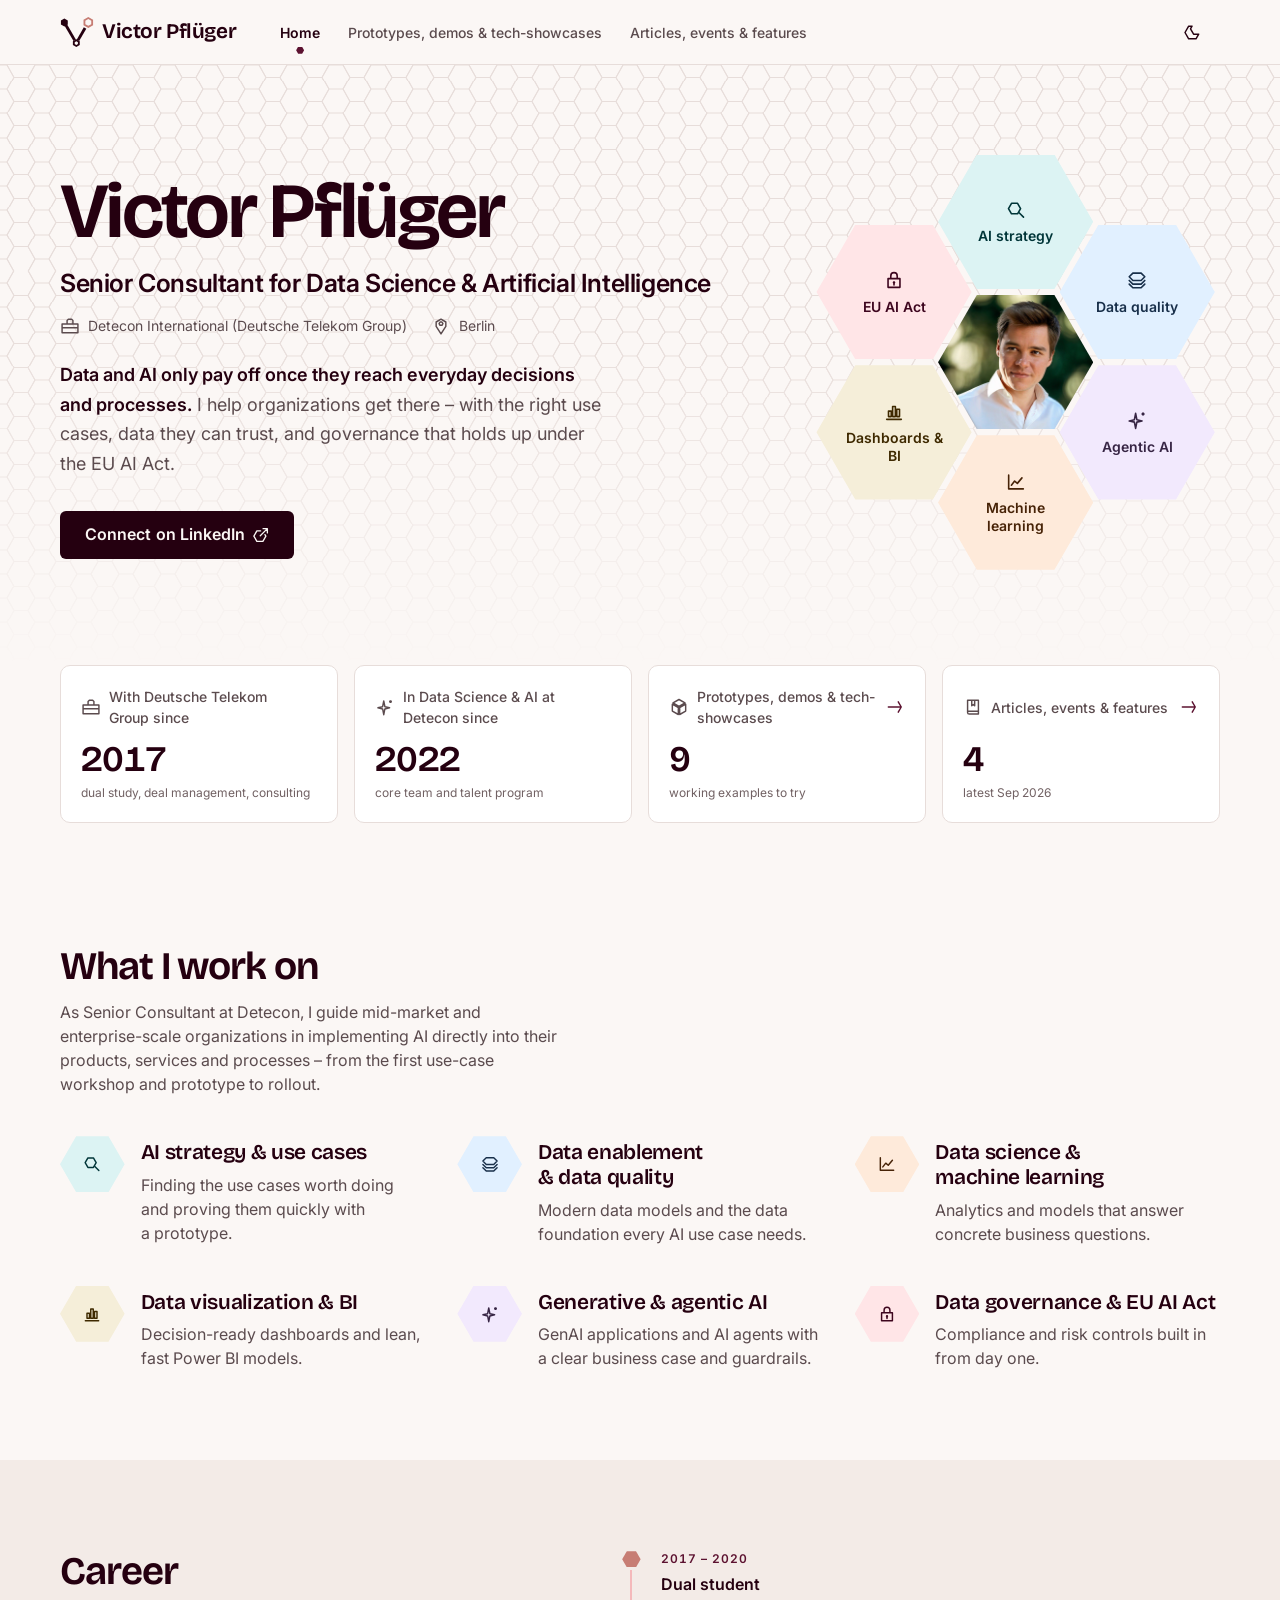
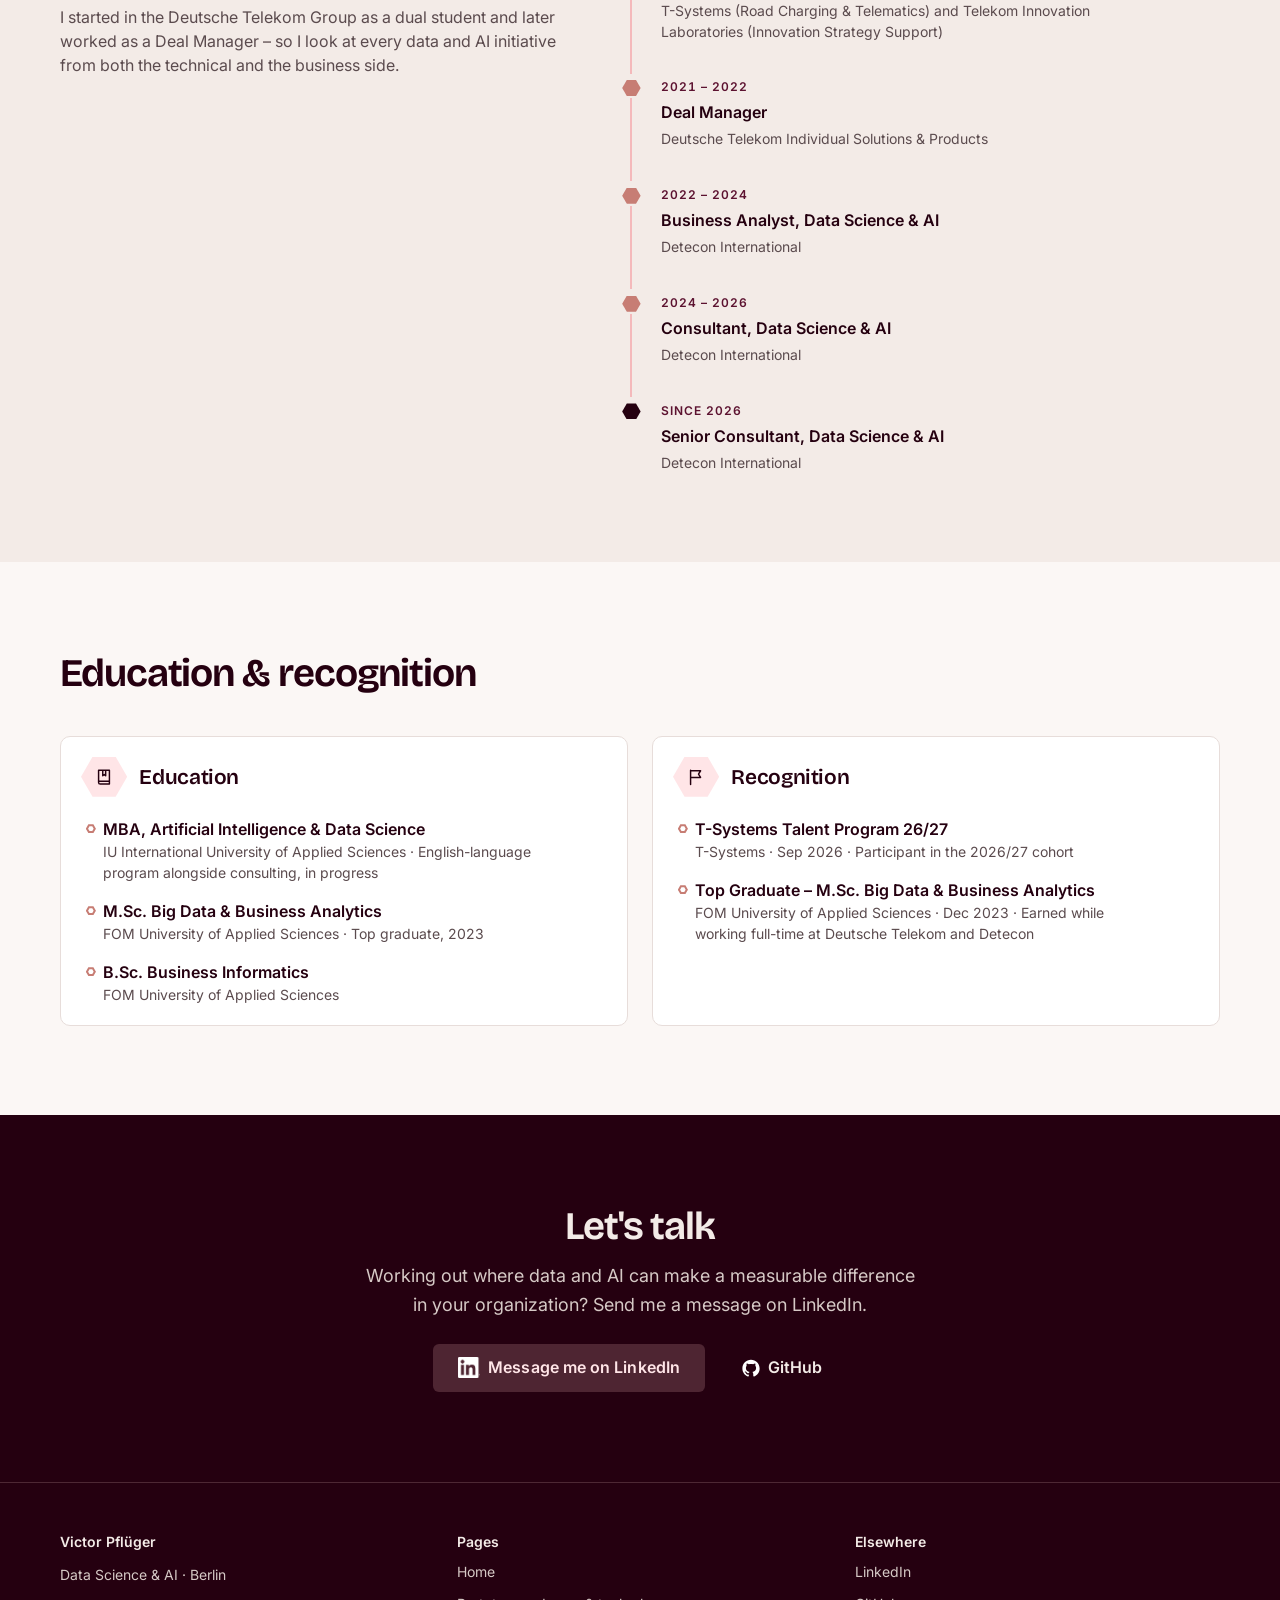
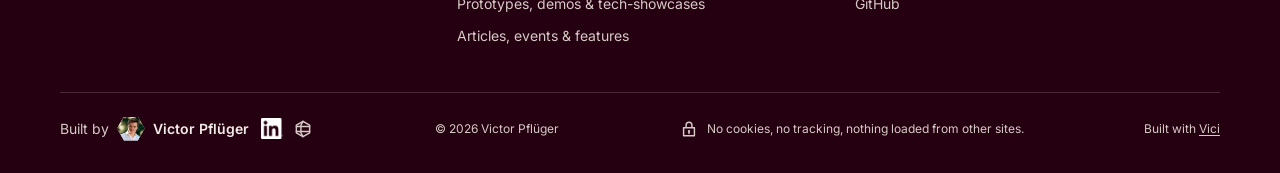
==== commit 9b65f08f: "Byline at the foot of every page Vici 2.0 asks every surface to say who built it. Each page now carr" ====
--- a/index.html
+++ b/index.html
@@ -289,6 +289,19 @@
         </div>
       </div>
       <div class="vc-footer__bottom">
+        <p class="vc-byline">
+          <span class="vc-byline__label">Built by</span>
+          <a class="vc-byline__person" href="https://www.linkedin.com/in/victorpflueger" rel="author">
+            <span class="vc-avatar vc-avatar--xs"><img src="vici/assets/brand/portrait-96.jpg" alt="" width="96" height="96"></span>
+            <span class="vc-byline__name">Victor Pflüger</span>
+            <img class="vc-platform-mark" src="vici/assets/marks/linkedin.png" alt="" width="840" height="779">
+            <span class="vc-visually-hidden"> on LinkedIn</span>
+          </a>
+          <span class="vc-tooltip-anchor">
+            <a class="vc-byline__icon" href="https://victorpflueger.github.io/VIP/index.html" rel="author" aria-label="Victor Pflüger's website"><span class="vc-icon vc-icon--globe-hex" aria-hidden="true"></span></a>
+            <span class="vc-tooltip" aria-hidden="true">Website</span>
+          </span>
+        </p>
         <span>© 2026 Victor Pflüger</span>
         <span class="site-footer-note"><span class="vc-icon vc-icon--lock" aria-hidden="true"></span>No cookies, no tracking, nothing loaded from other sites.</span>
         <span>Built with <a href="https://victorpflueger.github.io/ViciDesign/index.html">Vici</a></span>
--- a/vici/dist/vici.min.css
+++ b/vici/dist/vici.min.css
@@ -1 +1 @@
-@layer vici.tokens,vici.base,vici.layout,vici.components,vici.utilities;@font-face{font-family: 'Bricolage Grotesque';font-style: normal;font-display: swap;font-weight: 200 800;src: url('../assets/fonts/bricolage-grotesque-latin.woff2') format('woff2');unicode-range: U+0000-00FF,U+0131,U+0152-0153,U+02BB-02BC,U+02C6,U+02DA,U+02DC,U+0304,U+0308,U+0329,U+2000-206F,U+20AC,U+2122,U+2191,U+2193,U+2212,U+2215,U+FEFF,U+FFFD}@font-face{font-family: 'Bricolage Grotesque';font-style: normal;font-display: swap;font-weight: 200 800;src: url('../assets/fonts/bricolage-grotesque-latin-ext.woff2') format('woff2');unicode-range: U+0100-02BA,U+02BD-02C5,U+02C7-02CC,U+02CE-02D7,U+02DD-02FF,U+0304,U+0308,U+0329,U+1D00-1DBF,U+1E00-1E9F,U+1EF2-1EFF,U+2020,U+20A0-20AB,U+20AD-20C0,U+2113,U+2C60-2C7F,U+A720-A7FF}@font-face{font-family: 'Inter';font-style: normal;font-display: swap;font-weight: 100 900;src: url('../assets/fonts/inter-latin.woff2') format('woff2');unicode-range: U+0000-00FF,U+0131,U+0152-0153,U+02BB-02BC,U+02C6,U+02DA,U+02DC,U+0304,U+0308,U+0329,U+2000-206F,U+20AC,U+2122,U+2191,U+2193,U+2212,U+2215,U+FEFF,U+FFFD}@font-face{font-family: 'Inter';font-style: normal;font-display: swap;font-weight: 100 900;src: url('../assets/fonts/inter-latin-ext.woff2') format('woff2');unicode-range: U+0100-02BA,U+02BD-02C5,U+02C7-02CC,U+02CE-02D7,U+02DD-02FF,U+0304,U+0308,U+0329,U+1D00-1DBF,U+1E00-1E9F,U+1EF2-1EFF,U+2020,U+20A0-20AB,U+20AD-20C0,U+2113,U+2C60-2C7F,U+A720-A7FF}@font-face{font-family: 'Inter';font-style: italic;font-display: swap;font-weight: 100 900;src: url('../assets/fonts/inter-italic-latin.woff2') format('woff2');unicode-range: U+0000-00FF,U+0131,U+0152-0153,U+02BB-02BC,U+02C6,U+02DA,U+02DC,U+0304,U+0308,U+0329,U+2000-206F,U+20AC,U+2122,U+2191,U+2193,U+2212,U+2215,U+FEFF,U+FFFD}@font-face{font-family: 'Inter';font-style: italic;font-display: swap;font-weight: 100 900;src: url('../assets/fonts/inter-italic-latin-ext.woff2') format('woff2');unicode-range: U+0100-02BA,U+02BD-02C5,U+02C7-02CC,U+02CE-02D7,U+02DD-02FF,U+0304,U+0308,U+0329,U+1D00-1DBF,U+1E00-1E9F,U+1EF2-1EFF,U+2020,U+20A0-20AB,U+20AD-20C0,U+2113,U+2C60-2C7F,U+A720-A7FF}@font-face{font-family: 'JetBrains Mono';font-style: normal;font-display: swap;font-weight: 100 800;src: url('../assets/fonts/jetbrains-mono-latin.woff2') format('woff2');unicode-range: U+0000-00FF,U+0131,U+0152-0153,U+02BB-02BC,U+02C6,U+02DA,U+02DC,U+0304,U+0308,U+0329,U+2000-206F,U+20AC,U+2122,U+2191,U+2193,U+2212,U+2215,U+FEFF,U+FFFD}@font-face{font-family: 'JetBrains Mono';font-style: normal;font-display: swap;font-weight: 100 800;src: url('../assets/fonts/jetbrains-mono-latin-ext.woff2') format('woff2');unicode-range: U+0100-02BA,U+02BD-02C5,U+02C7-02CC,U+02CE-02D7,U+02DD-02FF,U+0304,U+0308,U+0329,U+1D00-1DBF,U+1E00-1E9F,U+1EF2-1EFF,U+2020,U+20A0-20AB,U+20AD-20C0,U+2113,U+2C60-2C7F,U+A720-A7FF}@font-face{font-family: 'Vici Mask';font-style: normal;font-display: block;src: url('../assets/fonts/vici-mask.woff2') format('woff2');unicode-range: U+2022,U+2219,U+25CF}@layer vici.tokens{:root{--vc-merlot-50: #fff4f4;--vc-merlot-100: #ffe5e7;--vc-merlot-200: #fcd2d5;--vc-merlot-300: #f4b9bb;--vc-merlot-400: #de9b98;--vc-merlot-500: #c77d74;--vc-merlot-600: #ab5558;--vc-merlot-700: #8f2f42;--vc-merlot-800: #5c1230;--vc-merlot-900: #3d051e;--vc-merlot-950: #250010;--vc-coral-50: #fff5f3;--vc-coral-100: #ffe8e3;--vc-coral-200: #ffd6cd;--vc-coral-300: #fcc0b4;--vc-coral-400: #efa295;--vc-coral-500: #d88071;--vc-coral-600: #b95d50;--vc-coral-700: #954238;--vc-coral-800: #6f2e28;--vc-coral-900: #4b1e19;--vc-coral-950: #2f110e;--vc-apricot-50: #fef6ef;--vc-apricot-100: #feeada;--vc-apricot-200: #fadac0;--vc-apricot-300: #f3c6a4;--vc-apricot-400: #e4ab7f;--vc-apricot-500: #cd8a56;--vc-apricot-600: #ae682d;--vc-apricot-700: #8c4c14;--vc-apricot-800: #69360a;--vc-apricot-900: #472307;--vc-apricot-950: #2c1404;--vc-honey-50: #faf7ee;--vc-honey-100: #f5eed9;--vc-honey-200: #ede0be;--vc-honey-300: #e2cfa0;--vc-honey-400: #d1b679;--vc-honey-500: #b8964d;--vc-honey-600: #9b751d;--vc-honey-700: #7b5800;--vc-honey-800: #5c4000;--vc-honey-900: #3e2900;--vc-honey-950: #261801;--vc-sage-50: #f3f9f4;--vc-sage-100: #e4f2e5;--vc-sage-200: #d0e8d3;--vc-sage-300: #badabe;--vc-sage-400: #9bc6a2;--vc-sage-500: #77aa81;--vc-sage-600: #538b60;--vc-sage-700: #396c46;--vc-sage-800: #275033;--vc-sage-900: #193521;--vc-sage-950: #0d2013;--vc-teal-50: #f0fafa;--vc-teal-100: #dcf3f3;--vc-teal-200: #c2eaea;--vc-teal-300: #a5dcdd;--vc-teal-400: #7ec8ca;--vc-teal-500: #50acaf;--vc-teal-600: #168d90;--vc-teal-700: #006d70;--vc-teal-800: #005053;--vc-teal-900: #003538;--vc-teal-950: #002022;--vc-fjord-50: #f2f8ff;--vc-fjord-100: #e1f0ff;--vc-fjord-200: #cce4fd;--vc-fjord-300: #b4d4f6;--vc-fjord-400: #94bde9;--vc-fjord-500: #709fd3;--vc-fjord-600: #4d7fb5;--vc-fjord-700: #356192;--vc-fjord-800: #25476e;--vc-fjord-900: #182f4a;--vc-fjord-950: #0d1c2e;--vc-lilac-50: #f9f6fe;--vc-lilac-100: #f2e9fd;--vc-lilac-200: #e8daf8;--vc-lilac-300: #dbc6f0;--vc-lilac-400: #c7ace1;--vc-lilac-500: #ac8bc9;--vc-lilac-600: #8d6aab;--vc-lilac-700: #6f4f89;--vc-lilac-800: #523966;--vc-lilac-900: #372544;--vc-lilac-950: #21152a;--vc-neutral-0: #ffffff;--vc-neutral-50: #fbf7f5;--vc-neutral-100: #f3ebe7;--vc-neutral-200: #e7ddda;--vc-neutral-300: #d6c9c6;--vc-neutral-400: #b2a4a3;--vc-neutral-500: #8e7f80;--vc-neutral-600: #716163;--vc-neutral-700: #5b4b4e;--vc-neutral-800: #453438;--vc-neutral-900: #301f24;--vc-neutral-950: #1e0e14;--vc-night-0: #0b0103;--vc-night-1: #180008;--vc-night-2: #250010;--vc-night-3: #2d0617;--vc-night-4: #350f1f;--vc-night-5: #3f1927;--vc-night-6: #4d2834;--vc-night-7: #67444e;--vc-night-8: #937178;--vc-night-accent: #4e2532;--vc-night-info: #192a44;--vc-night-success: #1a301f;--vc-night-warning: #3b2502;--vc-night-danger: #471b18;--vc-night-feature: #35213f;--vc-font-display: 'Bricolage Grotesque',ui-sans-serif,system-ui,'Segoe UI','Helvetica Neue',Arial,sans-serif;--vc-font-text: Inter,ui-sans-serif,system-ui,'Segoe UI','Helvetica Neue',Arial,sans-serif;--vc-font-mono: 'JetBrains Mono',ui-monospace,SFMono-Regular,Menlo,Consolas,monospace;--vc-weight-regular: 400;--vc-weight-medium: 500;--vc-weight-semibold: 600;--vc-weight-bold: 700;--vc-weight-display: 650;--vc-font-size-2xs: 0.6875rem;--vc-font-size-xs: 0.75rem;--vc-font-size-sm: 0.875rem;--vc-font-size-md: 1rem;--vc-font-size-lg: 1.125rem;--vc-font-size-xl: 1.3125rem;--vc-font-size-2xl: 1.5625rem;--vc-font-size-3xl: clamp(1.625rem,1.42rem + 0.8vw,1.9375rem);--vc-font-size-4xl: clamp(1.9375rem,1.6rem + 1.4vw,2.4375rem);--vc-font-size-5xl: clamp(2.375rem,1.8rem + 2.4vw,3.0625rem);--vc-font-size-6xl: clamp(2.875rem,2rem + 3.6vw,3.875rem);--vc-font-size-7xl: clamp(3.25rem,2rem + 5.2vw,4.875rem);--vc-leading-none: 1;--vc-leading-tight: 1.08;--vc-leading-snug: 1.22;--vc-leading-normal: 1.5;--vc-leading-relaxed: 1.65;--vc-tracking-display: -0.028em;--vc-tracking-heading: -0.016em;--vc-tracking-normal: 0em;--vc-tracking-caps: 0.09em;--vc-space-0: 0px;--vc-space-1: 4px;--vc-space-2: 8px;--vc-space-3: 12px;--vc-space-4: 16px;--vc-space-5: 20px;--vc-space-6: 24px;--vc-space-8: 32px;--vc-space-10: 40px;--vc-space-12: 48px;--vc-space-16: 64px;--vc-space-20: 80px;--vc-space-24: 96px;--vc-space-32: 128px;--vc-space-hair: 2px;--vc-radius-none: 0px;--vc-radius-xs: 2px;--vc-radius-sm: 4px;--vc-radius-md: 6px;--vc-radius-lg: 10px;--vc-radius-xl: 16px;--vc-cell-2xs: 0.5rem;--vc-cell-xs: 1rem;--vc-cell-sm: 1.5rem;--vc-cell-md: 2rem;--vc-cell-lg: 2.5rem;--vc-cell-xl: 3.5rem;--vc-cell-2xl: 5rem;--vc-cell-3xl: 7.5rem;--vc-control-sm: 2rem;--vc-control-md: 2.5rem;--vc-control-lg: 3rem;--vc-stroke-thin: 1px;--vc-stroke-thick: 2px;--vc-stroke-focus: 2px;--vc-duration-instant: 70ms;--vc-duration-quick: 130ms;--vc-duration-base: 210ms;--vc-duration-slow: 340ms;--vc-duration-deliberate: 540ms;--vc-ease-standard: cubic-bezier(0.32,0.08,0.24,1);--vc-ease-enter: cubic-bezier(0.12,0.76,0.32,1);--vc-ease-exit: cubic-bezier(0.52,0,0.84,0.36);--vc-ease-bounce: cubic-bezier(0.3,1.36,0.56,1);--vc-z-base: 0;--vc-z-raised: 10;--vc-z-sticky: 100;--vc-z-header: 200;--vc-z-dropdown: 300;--vc-z-overlay: 400;--vc-z-modal: 500;--vc-z-toast: 600;--vc-z-tooltip: 700;--vc-breakpoint-sm: 480px;--vc-breakpoint-md: 768px;--vc-breakpoint-lg: 1024px;--vc-breakpoint-xl: 1280px;--vc-breakpoint-2xl: 1536px;--vc-container-prose: 50ch;--vc-container-narrow: 760px;--vc-container-content: 1160px;--vc-container-wide: 1400px}:root,[data-theme='light'],[class*='vc-tint-']{color-scheme: light;--vc-bg: var(--vc-neutral-50);--vc-bg-subtle: var(--vc-neutral-100);--vc-bg-sunken: var(--vc-neutral-100);--vc-surface: var(--vc-neutral-0);--vc-surface-raised: var(--vc-neutral-0);--vc-surface-hover: var(--vc-merlot-50);--vc-surface-pressed: var(--vc-merlot-100);--vc-surface-selected: var(--vc-merlot-100);--vc-surface-inverse: var(--vc-merlot-950);--vc-scrim: var(--vc-merlot-950);--vc-text: var(--vc-merlot-950);--vc-text-muted: var(--vc-neutral-700);--vc-text-subtle: var(--vc-neutral-600);--vc-text-disabled: var(--vc-neutral-400);--vc-text-inverse: var(--vc-neutral-100);--vc-text-link: var(--vc-merlot-700);--vc-text-link-hover: var(--vc-merlot-950);--vc-border-subtle: var(--vc-neutral-200);--vc-border: var(--vc-neutral-300);--vc-border-strong: var(--vc-neutral-500);--vc-accent: var(--vc-merlot-950);--vc-accent-hover: var(--vc-merlot-800);--vc-accent-pressed: var(--vc-merlot-900);--vc-on-accent: var(--vc-neutral-50);--vc-accent-soft: var(--vc-merlot-100);--vc-accent-soft-hover: var(--vc-merlot-200);--vc-on-accent-soft: var(--vc-merlot-950);--vc-accent-text: var(--vc-merlot-700);--vc-focus: var(--vc-merlot-700);--vc-shadow-color: var(--vc-merlot-950);--vc-info-bg: var(--vc-fjord-100);--vc-info-border: var(--vc-fjord-300);--vc-info-text: var(--vc-fjord-800);--vc-info-solid: var(--vc-fjord-700);--vc-info-on-solid: var(--vc-neutral-0);--vc-success-bg: var(--vc-sage-100);--vc-success-border: var(--vc-sage-300);--vc-success-text: var(--vc-sage-800);--vc-success-solid: var(--vc-sage-700);--vc-success-on-solid: var(--vc-neutral-0);--vc-warning-bg: var(--vc-honey-100);--vc-warning-border: var(--vc-honey-400);--vc-warning-text: var(--vc-honey-800);--vc-warning-solid: var(--vc-honey-300);--vc-warning-on-solid: var(--vc-honey-950);--vc-danger-bg: var(--vc-coral-100);--vc-danger-border: var(--vc-coral-300);--vc-danger-text: var(--vc-coral-800);--vc-danger-solid: var(--vc-coral-700);--vc-danger-on-solid: var(--vc-neutral-0);--vc-feature-bg: var(--vc-lilac-100);--vc-feature-border: var(--vc-lilac-300);--vc-feature-text: var(--vc-lilac-800);--vc-feature-solid: var(--vc-lilac-700);--vc-feature-on-solid: var(--vc-neutral-0);--vc-neutral-bg: var(--vc-neutral-100);--vc-neutral-border: var(--vc-neutral-300);--vc-neutral-text: var(--vc-neutral-800);--vc-neutral-solid: var(--vc-neutral-700);--vc-neutral-on-solid: var(--vc-neutral-0);--vc-data-1: var(--vc-merlot-800);--vc-data-2: var(--vc-teal-700);--vc-data-3: var(--vc-apricot-600);--vc-data-4: var(--vc-fjord-800);--vc-data-5: var(--vc-lilac-600);--vc-data-6: var(--vc-honey-800);--vc-data-7: var(--vc-neutral-500);--vc-data-8: var(--vc-neutral-700);--vc-data-pastel-1: var(--vc-merlot-200);--vc-data-pastel-2: var(--vc-teal-200);--vc-data-pastel-3: var(--vc-apricot-200);--vc-data-pastel-4: var(--vc-fjord-200);--vc-data-pastel-5: var(--vc-lilac-200);--vc-data-pastel-6: var(--vc-honey-200);--vc-data-pastel-7: var(--vc-neutral-200);--vc-data-pastel-8: var(--vc-neutral-300);--vc-seq-1: var(--vc-merlot-100);--vc-seq-2: var(--vc-merlot-200);--vc-seq-3: var(--vc-merlot-300);--vc-seq-4: var(--vc-merlot-500);--vc-seq-5: var(--vc-merlot-700);--vc-seq-6: var(--vc-merlot-800);--vc-seq-7: var(--vc-merlot-950);--vc-div-1: var(--vc-coral-700);--vc-div-2: var(--vc-coral-400);--vc-div-3: var(--vc-coral-200);--vc-div-4: var(--vc-neutral-100);--vc-div-5: var(--vc-fjord-200);--vc-div-6: var(--vc-fjord-400);--vc-div-7: var(--vc-fjord-700);--vc-chart-grid: var(--vc-neutral-200);--vc-chart-axis: var(--vc-neutral-600);--vc-rating: var(--vc-honey-600);--vc-knob: var(--vc-neutral-0);--vc-track: var(--vc-neutral-200);--vc-platform-mark: #000000;--vc-aurora-1: var(--vc-merlot-200);--vc-aurora-2: var(--vc-lilac-200);--vc-aurora-3: var(--vc-apricot-100);--vc-shadow-sm: 0px 1px 2px 0px rgb(37 0 16 / 0.08),0px 1px 1px 0px rgb(37 0 16 / 0.04);--vc-shadow-md: 0px 4px 12px -2px rgb(37 0 16 / 0.12),0px 2px 4px -1px rgb(37 0 16 / 0.06);--vc-shadow-lg: 0px 14px 32px -8px rgb(37 0 16 / 0.2),0px 4px 10px -4px rgb(37 0 16 / 0.08);--vc-shadow-xl: 0px 28px 60px -12px rgb(37 0 16 / 0.3),0px 8px 18px -8px rgb(37 0 16 / 0.12);--vc-select-chevron: url("data:image/svg+xml,%3Csvg xmlns='http://www.w3.org/2000/svg' viewBox='0 0 24 24' fill='none' stroke='%235b4b4e' stroke-width='2' stroke-linecap='round' stroke-linejoin='round'%3E%3Cpath d='M5.5 10.25 L12 14 L18.5 10.25'/%3E%3C/svg%3E");--vc-honeycomb-pattern: url("data:image/svg+xml,%3Csvg xmlns='http://www.w3.org/2000/svg' width='42' height='24.249' viewBox='0 0 42 24.249'%3E%3Cg fill='none' stroke='%23e7ddda' stroke-width='1'%3E%3Cpolygon points='14,12.12 7,24.25 -7,24.25 -14,12.12 -7,0 7,0'/%3E%3Cpolygon points='56,12.12 49,24.25 35,24.25 28,12.12 35,0 49,0'/%3E%3Cpolygon points='35,0 28,12.12 14,12.12 7,0 14,-12.12 28,-12.12'/%3E%3Cpolygon points='35,24.25 28,36.37 14,36.37 7,24.25 14,12.12 28,12.12'/%3E%3C/g%3E%3C/svg%3E");--vc-platform-mark-filter: none;--vc-honeycomb-pattern-size: 42px 24.249px}@media (prefers-color-scheme: dark){:root:not([data-theme='light']){color-scheme: dark;--vc-bg: var(--vc-night-2);--vc-bg-subtle: var(--vc-night-1);--vc-bg-sunken: var(--vc-night-1);--vc-surface: var(--vc-night-3);--vc-surface-raised: var(--vc-night-4);--vc-surface-hover: var(--vc-night-5);--vc-surface-pressed: var(--vc-night-6);--vc-surface-selected: var(--vc-night-accent);--vc-surface-inverse: var(--vc-neutral-100);--vc-scrim: var(--vc-night-1);--vc-text: var(--vc-neutral-100);--vc-text-muted: var(--vc-neutral-300);--vc-text-subtle: var(--vc-neutral-400);--vc-text-disabled: var(--vc-neutral-600);--vc-text-inverse: var(--vc-merlot-950);--vc-text-link: var(--vc-merlot-200);--vc-text-link-hover: var(--vc-neutral-50);--vc-border-subtle: var(--vc-night-6);--vc-border: var(--vc-night-7);--vc-border-strong: var(--vc-night-8);--vc-accent: var(--vc-merlot-200);--vc-accent-hover: var(--vc-merlot-100);--vc-accent-pressed: var(--vc-merlot-300);--vc-on-accent: var(--vc-merlot-950);--vc-accent-soft: var(--vc-night-accent);--vc-accent-soft-hover: var(--vc-night-6);--vc-on-accent-soft: var(--vc-merlot-100);--vc-accent-text: var(--vc-merlot-200);--vc-focus: var(--vc-merlot-300);--vc-shadow-color: var(--vc-night-0);--vc-info-bg: var(--vc-night-info);--vc-info-border: var(--vc-fjord-700);--vc-info-text: var(--vc-fjord-200);--vc-info-solid: var(--vc-fjord-300);--vc-info-on-solid: var(--vc-fjord-950);--vc-success-bg: var(--vc-night-success);--vc-success-border: var(--vc-sage-700);--vc-success-text: var(--vc-sage-200);--vc-success-solid: var(--vc-sage-300);--vc-success-on-solid: var(--vc-sage-950);--vc-warning-bg: var(--vc-night-warning);--vc-warning-border: var(--vc-honey-700);--vc-warning-text: var(--vc-honey-200);--vc-warning-solid: var(--vc-honey-300);--vc-warning-on-solid: var(--vc-honey-950);--vc-danger-bg: var(--vc-night-danger);--vc-danger-border: var(--vc-coral-700);--vc-danger-text: var(--vc-coral-200);--vc-danger-solid: var(--vc-coral-300);--vc-danger-on-solid: var(--vc-coral-950);--vc-feature-bg: var(--vc-night-feature);--vc-feature-border: var(--vc-lilac-700);--vc-feature-text: var(--vc-lilac-200);--vc-feature-solid: var(--vc-lilac-300);--vc-feature-on-solid: var(--vc-lilac-950);--vc-neutral-bg: var(--vc-night-4);--vc-neutral-border: var(--vc-night-7);--vc-neutral-text: var(--vc-neutral-200);--vc-neutral-solid: var(--vc-neutral-300);--vc-neutral-on-solid: var(--vc-neutral-950);--vc-data-1: var(--vc-merlot-400);--vc-data-2: var(--vc-teal-200);--vc-data-3: var(--vc-apricot-300);--vc-data-4: var(--vc-fjord-400);--vc-data-5: var(--vc-lilac-500);--vc-data-6: var(--vc-honey-500);--vc-data-7: var(--vc-neutral-400);--vc-data-8: var(--vc-neutral-200);--vc-data-pastel-1: var(--vc-merlot-800);--vc-data-pastel-2: var(--vc-teal-800);--vc-data-pastel-3: var(--vc-apricot-800);--vc-data-pastel-4: var(--vc-fjord-800);--vc-data-pastel-5: var(--vc-lilac-800);--vc-data-pastel-6: var(--vc-honey-800);--vc-data-pastel-7: var(--vc-night-6);--vc-data-pastel-8: var(--vc-night-7);--vc-seq-1: var(--vc-merlot-900);--vc-seq-2: var(--vc-merlot-800);--vc-seq-3: var(--vc-merlot-700);--vc-seq-4: var(--vc-merlot-500);--vc-seq-5: var(--vc-merlot-300);--vc-seq-6: var(--vc-merlot-200);--vc-seq-7: var(--vc-merlot-50);--vc-div-1: var(--vc-coral-300);--vc-div-2: var(--vc-coral-600);--vc-div-3: var(--vc-coral-800);--vc-div-4: var(--vc-night-5);--vc-div-5: var(--vc-fjord-800);--vc-div-6: var(--vc-fjord-600);--vc-div-7: var(--vc-fjord-300);--vc-chart-grid: var(--vc-night-6);--vc-chart-axis: var(--vc-neutral-400);--vc-rating: var(--vc-honey-300);--vc-knob: var(--vc-neutral-100);--vc-track: var(--vc-night-6);--vc-platform-mark: var(--vc-neutral-0);--vc-aurora-1: var(--vc-merlot-800);--vc-aurora-2: var(--vc-lilac-900);--vc-aurora-3: var(--vc-night-accent);--vc-shadow-sm: 0px 1px 2px 0px rgb(11 1 3 / 0.208),0px 1px 1px 0px rgb(11 1 3 / 0.104);--vc-shadow-md: 0px 4px 12px -2px rgb(11 1 3 / 0.312),0px 2px 4px -1px rgb(11 1 3 / 0.156);--vc-shadow-lg: 0px 14px 32px -8px rgb(11 1 3 / 0.52),0px 4px 10px -4px rgb(11 1 3 / 0.208);--vc-shadow-xl: 0px 28px 60px -12px rgb(11 1 3 / 0.7),0px 8px 18px -8px rgb(11 1 3 / 0.312);--vc-select-chevron: url("data:image/svg+xml,%3Csvg xmlns='http://www.w3.org/2000/svg' viewBox='0 0 24 24' fill='none' stroke='%23d6c9c6' stroke-width='2' stroke-linecap='round' stroke-linejoin='round'%3E%3Cpath d='M5.5 10.25 L12 14 L18.5 10.25'/%3E%3C/svg%3E");--vc-honeycomb-pattern: url("data:image/svg+xml,%3Csvg xmlns='http://www.w3.org/2000/svg' width='42' height='24.249' viewBox='0 0 42 24.249'%3E%3Cg fill='none' stroke='%234d2834' stroke-width='1'%3E%3Cpolygon points='14,12.12 7,24.25 -7,24.25 -14,12.12 -7,0 7,0'/%3E%3Cpolygon points='56,12.12 49,24.25 35,24.25 28,12.12 35,0 49,0'/%3E%3Cpolygon points='35,0 28,12.12 14,12.12 7,0 14,-12.12 28,-12.12'/%3E%3Cpolygon points='35,24.25 28,36.37 14,36.37 7,24.25 14,12.12 28,12.12'/%3E%3C/g%3E%3C/svg%3E");--vc-platform-mark-filter: brightness(0) invert(1);--vc-honeycomb-pattern-size: 42px 24.249px}}[data-theme='dark'],.vc-footer--brand{color-scheme: dark;--vc-bg: var(--vc-night-2);--vc-bg-subtle: var(--vc-night-1);--vc-bg-sunken: var(--vc-night-1);--vc-surface: var(--vc-night-3);--vc-surface-raised: var(--vc-night-4);--vc-surface-hover: var(--vc-night-5);--vc-surface-pressed: var(--vc-night-6);--vc-surface-selected: var(--vc-night-accent);--vc-surface-inverse: var(--vc-neutral-100);--vc-scrim: var(--vc-night-1);--vc-text: var(--vc-neutral-100);--vc-text-muted: var(--vc-neutral-300);--vc-text-subtle: var(--vc-neutral-400);--vc-text-disabled: var(--vc-neutral-600);--vc-text-inverse: var(--vc-merlot-950);--vc-text-link: var(--vc-merlot-200);--vc-text-link-hover: var(--vc-neutral-50);--vc-border-subtle: var(--vc-night-6);--vc-border: var(--vc-night-7);--vc-border-strong: var(--vc-night-8);--vc-accent: var(--vc-merlot-200);--vc-accent-hover: var(--vc-merlot-100);--vc-accent-pressed: var(--vc-merlot-300);--vc-on-accent: var(--vc-merlot-950);--vc-accent-soft: var(--vc-night-accent);--vc-accent-soft-hover: var(--vc-night-6);--vc-on-accent-soft: var(--vc-merlot-100);--vc-accent-text: var(--vc-merlot-200);--vc-focus: var(--vc-merlot-300);--vc-shadow-color: var(--vc-night-0);--vc-info-bg: var(--vc-night-info);--vc-info-border: var(--vc-fjord-700);--vc-info-text: var(--vc-fjord-200);--vc-info-solid: var(--vc-fjord-300);--vc-info-on-solid: var(--vc-fjord-950);--vc-success-bg: var(--vc-night-success);--vc-success-border: var(--vc-sage-700);--vc-success-text: var(--vc-sage-200);--vc-success-solid: var(--vc-sage-300);--vc-success-on-solid: var(--vc-sage-950);--vc-warning-bg: var(--vc-night-warning);--vc-warning-border: var(--vc-honey-700);--vc-warning-text: var(--vc-honey-200);--vc-warning-solid: var(--vc-honey-300);--vc-warning-on-solid: var(--vc-honey-950);--vc-danger-bg: var(--vc-night-danger);--vc-danger-border: var(--vc-coral-700);--vc-danger-text: var(--vc-coral-200);--vc-danger-solid: var(--vc-coral-300);--vc-danger-on-solid: var(--vc-coral-950);--vc-feature-bg: var(--vc-night-feature);--vc-feature-border: var(--vc-lilac-700);--vc-feature-text: var(--vc-lilac-200);--vc-feature-solid: var(--vc-lilac-300);--vc-feature-on-solid: var(--vc-lilac-950);--vc-neutral-bg: var(--vc-night-4);--vc-neutral-border: var(--vc-night-7);--vc-neutral-text: var(--vc-neutral-200);--vc-neutral-solid: var(--vc-neutral-300);--vc-neutral-on-solid: var(--vc-neutral-950);--vc-data-1: var(--vc-merlot-400);--vc-data-2: var(--vc-teal-200);--vc-data-3: var(--vc-apricot-300);--vc-data-4: var(--vc-fjord-400);--vc-data-5: var(--vc-lilac-500);--vc-data-6: var(--vc-honey-500);--vc-data-7: var(--vc-neutral-400);--vc-data-8: var(--vc-neutral-200);--vc-data-pastel-1: var(--vc-merlot-800);--vc-data-pastel-2: var(--vc-teal-800);--vc-data-pastel-3: var(--vc-apricot-800);--vc-data-pastel-4: var(--vc-fjord-800);--vc-data-pastel-5: var(--vc-lilac-800);--vc-data-pastel-6: var(--vc-honey-800);--vc-data-pastel-7: var(--vc-night-6);--vc-data-pastel-8: var(--vc-night-7);--vc-seq-1: var(--vc-merlot-900);--vc-seq-2: var(--vc-merlot-800);--vc-seq-3: var(--vc-merlot-700);--vc-seq-4: var(--vc-merlot-500);--vc-seq-5: var(--vc-merlot-300);--vc-seq-6: var(--vc-merlot-200);--vc-seq-7: var(--vc-merlot-50);--vc-div-1: var(--vc-coral-300);--vc-div-2: var(--vc-coral-600);--vc-div-3: var(--vc-coral-800);--vc-div-4: var(--vc-night-5);--vc-div-5: var(--vc-fjord-800);--vc-div-6: var(--vc-fjord-600);--vc-div-7: var(--vc-fjord-300);--vc-chart-grid: var(--vc-night-6);--vc-chart-axis: var(--vc-neutral-400);--vc-rating: var(--vc-honey-300);--vc-knob: var(--vc-neutral-100);--vc-track: var(--vc-night-6);--vc-platform-mark: var(--vc-neutral-0);--vc-aurora-1: var(--vc-merlot-800);--vc-aurora-2: var(--vc-lilac-900);--vc-aurora-3: var(--vc-night-accent);--vc-shadow-sm: 0px 1px 2px 0px rgb(11 1 3 / 0.208),0px 1px 1px 0px rgb(11 1 3 / 0.104);--vc-shadow-md: 0px 4px 12px -2px rgb(11 1 3 / 0.312),0px 2px 4px -1px rgb(11 1 3 / 0.156);--vc-shadow-lg: 0px 14px 32px -8px rgb(11 1 3 / 0.52),0px 4px 10px -4px rgb(11 1 3 / 0.208);--vc-shadow-xl: 0px 28px 60px -12px rgb(11 1 3 / 0.7),0px 8px 18px -8px rgb(11 1 3 / 0.312);--vc-select-chevron: url("data:image/svg+xml,%3Csvg xmlns='http://www.w3.org/2000/svg' viewBox='0 0 24 24' fill='none' stroke='%23d6c9c6' stroke-width='2' stroke-linecap='round' stroke-linejoin='round'%3E%3Cpath d='M5.5 10.25 L12 14 L18.5 10.25'/%3E%3C/svg%3E");--vc-honeycomb-pattern: url("data:image/svg+xml,%3Csvg xmlns='http://www.w3.org/2000/svg' width='42' height='24.249' viewBox='0 0 42 24.249'%3E%3Cg fill='none' stroke='%234d2834' stroke-width='1'%3E%3Cpolygon points='14,12.12 7,24.25 -7,24.25 -14,12.12 -7,0 7,0'/%3E%3Cpolygon points='56,12.12 49,24.25 35,24.25 28,12.12 35,0 49,0'/%3E%3Cpolygon points='35,0 28,12.12 14,12.12 7,0 14,-12.12 28,-12.12'/%3E%3Cpolygon points='35,24.25 28,36.37 14,36.37 7,24.25 14,12.12 28,12.12'/%3E%3C/g%3E%3C/svg%3E");--vc-platform-mark-filter: brightness(0) invert(1);--vc-honeycomb-pattern-size: 42px 24.249px}.vc-surface-inverse{color-scheme: dark;--vc-bg: var(--vc-night-2);--vc-bg-subtle: var(--vc-night-1);--vc-bg-sunken: var(--vc-night-1);--vc-surface: var(--vc-night-3);--vc-surface-raised: var(--vc-night-4);--vc-surface-hover: var(--vc-night-5);--vc-surface-pressed: var(--vc-night-6);--vc-surface-selected: var(--vc-night-accent);--vc-surface-inverse: var(--vc-neutral-100);--vc-scrim: var(--vc-night-1);--vc-text: var(--vc-neutral-100);--vc-text-muted: var(--vc-neutral-300);--vc-text-subtle: var(--vc-neutral-400);--vc-text-disabled: var(--vc-neutral-600);--vc-text-inverse: var(--vc-merlot-950);--vc-text-link: var(--vc-merlot-200);--vc-text-link-hover: var(--vc-neutral-50);--vc-border-subtle: var(--vc-night-6);--vc-border: var(--vc-night-7);--vc-border-strong: var(--vc-night-8);--vc-accent: var(--vc-merlot-200);--vc-accent-hover: var(--vc-merlot-100);--vc-accent-pressed: var(--vc-merlot-300);--vc-on-accent: var(--vc-merlot-950);--vc-accent-soft: var(--vc-night-accent);--vc-accent-soft-hover: var(--vc-night-6);--vc-on-accent-soft: var(--vc-merlot-100);--vc-accent-text: var(--vc-merlot-200);--vc-focus: var(--vc-merlot-300);--vc-shadow-color: var(--vc-night-0);--vc-info-bg: var(--vc-night-info);--vc-info-border: var(--vc-fjord-700);--vc-info-text: var(--vc-fjord-200);--vc-info-solid: var(--vc-fjord-300);--vc-info-on-solid: var(--vc-fjord-950);--vc-success-bg: var(--vc-night-success);--vc-success-border: var(--vc-sage-700);--vc-success-text: var(--vc-sage-200);--vc-success-solid: var(--vc-sage-300);--vc-success-on-solid: var(--vc-sage-950);--vc-warning-bg: var(--vc-night-warning);--vc-warning-border: var(--vc-honey-700);--vc-warning-text: var(--vc-honey-200);--vc-warning-solid: var(--vc-honey-300);--vc-warning-on-solid: var(--vc-honey-950);--vc-danger-bg: var(--vc-night-danger);--vc-danger-border: var(--vc-coral-700);--vc-danger-text: var(--vc-coral-200);--vc-danger-solid: var(--vc-coral-300);--vc-danger-on-solid: var(--vc-coral-950);--vc-feature-bg: var(--vc-night-feature);--vc-feature-border: var(--vc-lilac-700);--vc-feature-text: var(--vc-lilac-200);--vc-feature-solid: var(--vc-lilac-300);--vc-feature-on-solid: var(--vc-lilac-950);--vc-neutral-bg: var(--vc-night-4);--vc-neutral-border: var(--vc-night-7);--vc-neutral-text: var(--vc-neutral-200);--vc-neutral-solid: var(--vc-neutral-300);--vc-neutral-on-solid: var(--vc-neutral-950);--vc-data-1: var(--vc-merlot-400);--vc-data-2: var(--vc-teal-200);--vc-data-3: var(--vc-apricot-300);--vc-data-4: var(--vc-fjord-400);--vc-data-5: var(--vc-lilac-500);--vc-data-6: var(--vc-honey-500);--vc-data-7: var(--vc-neutral-400);--vc-data-8: var(--vc-neutral-200);--vc-data-pastel-1: var(--vc-merlot-800);--vc-data-pastel-2: var(--vc-teal-800);--vc-data-pastel-3: var(--vc-apricot-800);--vc-data-pastel-4: var(--vc-fjord-800);--vc-data-pastel-5: var(--vc-lilac-800);--vc-data-pastel-6: var(--vc-honey-800);--vc-data-pastel-7: var(--vc-night-6);--vc-data-pastel-8: var(--vc-night-7);--vc-seq-1: var(--vc-merlot-900);--vc-seq-2: var(--vc-merlot-800);--vc-seq-3: var(--vc-merlot-700);--vc-seq-4: var(--vc-merlot-500);--vc-seq-5: var(--vc-merlot-300);--vc-seq-6: var(--vc-merlot-200);--vc-seq-7: var(--vc-merlot-50);--vc-div-1: var(--vc-coral-300);--vc-div-2: var(--vc-coral-600);--vc-div-3: var(--vc-coral-800);--vc-div-4: var(--vc-night-5);--vc-div-5: var(--vc-fjord-800);--vc-div-6: var(--vc-fjord-600);--vc-div-7: var(--vc-fjord-300);--vc-chart-grid: var(--vc-night-6);--vc-chart-axis: var(--vc-neutral-400);--vc-rating: var(--vc-honey-300);--vc-knob: var(--vc-neutral-100);--vc-track: var(--vc-night-6);--vc-platform-mark: var(--vc-neutral-0);--vc-aurora-1: var(--vc-merlot-800);--vc-aurora-2: var(--vc-lilac-900);--vc-aurora-3: var(--vc-night-accent);--vc-shadow-sm: 0px 1px 2px 0px rgb(11 1 3 / 0.208),0px 1px 1px 0px rgb(11 1 3 / 0.104);--vc-shadow-md: 0px 4px 12px -2px rgb(11 1 3 / 0.312),0px 2px 4px -1px rgb(11 1 3 / 0.156);--vc-shadow-lg: 0px 14px 32px -8px rgb(11 1 3 / 0.52),0px 4px 10px -4px rgb(11 1 3 / 0.208);--vc-shadow-xl: 0px 28px 60px -12px rgb(11 1 3 / 0.7),0px 8px 18px -8px rgb(11 1 3 / 0.312);--vc-select-chevron: url("data:image/svg+xml,%3Csvg xmlns='http://www.w3.org/2000/svg' viewBox='0 0 24 24' fill='none' stroke='%23d6c9c6' stroke-width='2' stroke-linecap='round' stroke-linejoin='round'%3E%3Cpath d='M5.5 10.25 L12 14 L18.5 10.25'/%3E%3C/svg%3E");--vc-honeycomb-pattern: url("data:image/svg+xml,%3Csvg xmlns='http://www.w3.org/2000/svg' width='42' height='24.249' viewBox='0 0 42 24.249'%3E%3Cg fill='none' stroke='%234d2834' stroke-width='1'%3E%3Cpolygon points='14,12.12 7,24.25 -7,24.25 -14,12.12 -7,0 7,0'/%3E%3Cpolygon points='56,12.12 49,24.25 35,24.25 28,12.12 35,0 49,0'/%3E%3Cpolygon points='35,0 28,12.12 14,12.12 7,0 14,-12.12 28,-12.12'/%3E%3Cpolygon points='35,24.25 28,36.37 14,36.37 7,24.25 14,12.12 28,12.12'/%3E%3C/g%3E%3C/svg%3E");--vc-platform-mark-filter: brightness(0) invert(1);--vc-honeycomb-pattern-size: 42px 24.249px}@media (prefers-color-scheme: dark){:where(:root:not([data-theme='light'])) .vc-surface-inverse{color-scheme: light;--vc-bg: var(--vc-neutral-50);--vc-bg-subtle: var(--vc-neutral-100);--vc-bg-sunken: var(--vc-neutral-100);--vc-surface: var(--vc-neutral-0);--vc-surface-raised: var(--vc-neutral-0);--vc-surface-hover: var(--vc-merlot-50);--vc-surface-pressed: var(--vc-merlot-100);--vc-surface-selected: var(--vc-merlot-100);--vc-surface-inverse: var(--vc-merlot-950);--vc-scrim: var(--vc-merlot-950);--vc-text: var(--vc-merlot-950);--vc-text-muted: var(--vc-neutral-700);--vc-text-subtle: var(--vc-neutral-600);--vc-text-disabled: var(--vc-neutral-400);--vc-text-inverse: var(--vc-neutral-100);--vc-text-link: var(--vc-merlot-700);--vc-text-link-hover: var(--vc-merlot-950);--vc-border-subtle: var(--vc-neutral-200);--vc-border: var(--vc-neutral-300);--vc-border-strong: var(--vc-neutral-500);--vc-accent: var(--vc-merlot-950);--vc-accent-hover: var(--vc-merlot-800);--vc-accent-pressed: var(--vc-merlot-900);--vc-on-accent: var(--vc-neutral-50);--vc-accent-soft: var(--vc-merlot-100);--vc-accent-soft-hover: var(--vc-merlot-200);--vc-on-accent-soft: var(--vc-merlot-950);--vc-accent-text: var(--vc-merlot-700);--vc-focus: var(--vc-merlot-700);--vc-shadow-color: var(--vc-merlot-950);--vc-info-bg: var(--vc-fjord-100);--vc-info-border: var(--vc-fjord-300);--vc-info-text: var(--vc-fjord-800);--vc-info-solid: var(--vc-fjord-700);--vc-info-on-solid: var(--vc-neutral-0);--vc-success-bg: var(--vc-sage-100);--vc-success-border: var(--vc-sage-300);--vc-success-text: var(--vc-sage-800);--vc-success-solid: var(--vc-sage-700);--vc-success-on-solid: var(--vc-neutral-0);--vc-warning-bg: var(--vc-honey-100);--vc-warning-border: var(--vc-honey-400);--vc-warning-text: var(--vc-honey-800);--vc-warning-solid: var(--vc-honey-300);--vc-warning-on-solid: var(--vc-honey-950);--vc-danger-bg: var(--vc-coral-100);--vc-danger-border: var(--vc-coral-300);--vc-danger-text: var(--vc-coral-800);--vc-danger-solid: var(--vc-coral-700);--vc-danger-on-solid: var(--vc-neutral-0);--vc-feature-bg: var(--vc-lilac-100);--vc-feature-border: var(--vc-lilac-300);--vc-feature-text: var(--vc-lilac-800);--vc-feature-solid: var(--vc-lilac-700);--vc-feature-on-solid: var(--vc-neutral-0);--vc-neutral-bg: var(--vc-neutral-100);--vc-neutral-border: var(--vc-neutral-300);--vc-neutral-text: var(--vc-neutral-800);--vc-neutral-solid: var(--vc-neutral-700);--vc-neutral-on-solid: var(--vc-neutral-0);--vc-data-1: var(--vc-merlot-800);--vc-data-2: var(--vc-teal-700);--vc-data-3: var(--vc-apricot-600);--vc-data-4: var(--vc-fjord-800);--vc-data-5: var(--vc-lilac-600);--vc-data-6: var(--vc-honey-800);--vc-data-7: var(--vc-neutral-500);--vc-data-8: var(--vc-neutral-700);--vc-data-pastel-1: var(--vc-merlot-200);--vc-data-pastel-2: var(--vc-teal-200);--vc-data-pastel-3: var(--vc-apricot-200);--vc-data-pastel-4: var(--vc-fjord-200);--vc-data-pastel-5: var(--vc-lilac-200);--vc-data-pastel-6: var(--vc-honey-200);--vc-data-pastel-7: var(--vc-neutral-200);--vc-data-pastel-8: var(--vc-neutral-300);--vc-seq-1: var(--vc-merlot-100);--vc-seq-2: var(--vc-merlot-200);--vc-seq-3: var(--vc-merlot-300);--vc-seq-4: var(--vc-merlot-500);--vc-seq-5: var(--vc-merlot-700);--vc-seq-6: var(--vc-merlot-800);--vc-seq-7: var(--vc-merlot-950);--vc-div-1: var(--vc-coral-700);--vc-div-2: var(--vc-coral-400);--vc-div-3: var(--vc-coral-200);--vc-div-4: var(--vc-neutral-100);--vc-div-5: var(--vc-fjord-200);--vc-div-6: var(--vc-fjord-400);--vc-div-7: var(--vc-fjord-700);--vc-chart-grid: var(--vc-neutral-200);--vc-chart-axis: var(--vc-neutral-600);--vc-rating: var(--vc-honey-600);--vc-knob: var(--vc-neutral-0);--vc-track: var(--vc-neutral-200);--vc-platform-mark: #000000;--vc-aurora-1: var(--vc-merlot-200);--vc-aurora-2: var(--vc-lilac-200);--vc-aurora-3: var(--vc-apricot-100);--vc-shadow-sm: 0px 1px 2px 0px rgb(37 0 16 / 0.08),0px 1px 1px 0px rgb(37 0 16 / 0.04);--vc-shadow-md: 0px 4px 12px -2px rgb(37 0 16 / 0.12),0px 2px 4px -1px rgb(37 0 16 / 0.06);--vc-shadow-lg: 0px 14px 32px -8px rgb(37 0 16 / 0.2),0px 4px 10px -4px rgb(37 0 16 / 0.08);--vc-shadow-xl: 0px 28px 60px -12px rgb(37 0 16 / 0.3),0px 8px 18px -8px rgb(37 0 16 / 0.12);--vc-select-chevron: url("data:image/svg+xml,%3Csvg xmlns='http://www.w3.org/2000/svg' viewBox='0 0 24 24' fill='none' stroke='%235b4b4e' stroke-width='2' stroke-linecap='round' stroke-linejoin='round'%3E%3Cpath d='M5.5 10.25 L12 14 L18.5 10.25'/%3E%3C/svg%3E");--vc-honeycomb-pattern: url("data:image/svg+xml,%3Csvg xmlns='http://www.w3.org/2000/svg' width='42' height='24.249' viewBox='0 0 42 24.249'%3E%3Cg fill='none' stroke='%23e7ddda' stroke-width='1'%3E%3Cpolygon points='14,12.12 7,24.25 -7,24.25 -14,12.12 -7,0 7,0'/%3E%3Cpolygon points='56,12.12 49,24.25 35,24.25 28,12.12 35,0 49,0'/%3E%3Cpolygon points='35,0 28,12.12 14,12.12 7,0 14,-12.12 28,-12.12'/%3E%3Cpolygon points='35,24.25 28,36.37 14,36.37 7,24.25 14,12.12 28,12.12'/%3E%3C/g%3E%3C/svg%3E");--vc-platform-mark-filter: none;--vc-honeycomb-pattern-size: 42px 24.249px}}[data-theme='dark'] .vc-surface-inverse{color-scheme: light;--vc-bg: var(--vc-neutral-50);--vc-bg-subtle: var(--vc-neutral-100);--vc-bg-sunken: var(--vc-neutral-100);--vc-surface: var(--vc-neutral-0);--vc-surface-raised: var(--vc-neutral-0);--vc-surface-hover: var(--vc-merlot-50);--vc-surface-pressed: var(--vc-merlot-100);--vc-surface-selected: var(--vc-merlot-100);--vc-surface-inverse: var(--vc-merlot-950);--vc-scrim: var(--vc-merlot-950);--vc-text: var(--vc-merlot-950);--vc-text-muted: var(--vc-neutral-700);--vc-text-subtle: var(--vc-neutral-600);--vc-text-disabled: var(--vc-neutral-400);--vc-text-inverse: var(--vc-neutral-100);--vc-text-link: var(--vc-merlot-700);--vc-text-link-hover: var(--vc-merlot-950);--vc-border-subtle: var(--vc-neutral-200);--vc-border: var(--vc-neutral-300);--vc-border-strong: var(--vc-neutral-500);--vc-accent: var(--vc-merlot-950);--vc-accent-hover: var(--vc-merlot-800);--vc-accent-pressed: var(--vc-merlot-900);--vc-on-accent: var(--vc-neutral-50);--vc-accent-soft: var(--vc-merlot-100);--vc-accent-soft-hover: var(--vc-merlot-200);--vc-on-accent-soft: var(--vc-merlot-950);--vc-accent-text: var(--vc-merlot-700);--vc-focus: var(--vc-merlot-700);--vc-shadow-color: var(--vc-merlot-950);--vc-info-bg: var(--vc-fjord-100);--vc-info-border: var(--vc-fjord-300);--vc-info-text: var(--vc-fjord-800);--vc-info-solid: var(--vc-fjord-700);--vc-info-on-solid: var(--vc-neutral-0);--vc-success-bg: var(--vc-sage-100);--vc-success-border: var(--vc-sage-300);--vc-success-text: var(--vc-sage-800);--vc-success-solid: var(--vc-sage-700);--vc-success-on-solid: var(--vc-neutral-0);--vc-warning-bg: var(--vc-honey-100);--vc-warning-border: var(--vc-honey-400);--vc-warning-text: var(--vc-honey-800);--vc-warning-solid: var(--vc-honey-300);--vc-warning-on-solid: var(--vc-honey-950);--vc-danger-bg: var(--vc-coral-100);--vc-danger-border: var(--vc-coral-300);--vc-danger-text: var(--vc-coral-800);--vc-danger-solid: var(--vc-coral-700);--vc-danger-on-solid: var(--vc-neutral-0);--vc-feature-bg: var(--vc-lilac-100);--vc-feature-border: var(--vc-lilac-300);--vc-feature-text: var(--vc-lilac-800);--vc-feature-solid: var(--vc-lilac-700);--vc-feature-on-solid: var(--vc-neutral-0);--vc-neutral-bg: var(--vc-neutral-100);--vc-neutral-border: var(--vc-neutral-300);--vc-neutral-text: var(--vc-neutral-800);--vc-neutral-solid: var(--vc-neutral-700);--vc-neutral-on-solid: var(--vc-neutral-0);--vc-data-1: var(--vc-merlot-800);--vc-data-2: var(--vc-teal-700);--vc-data-3: var(--vc-apricot-600);--vc-data-4: var(--vc-fjord-800);--vc-data-5: var(--vc-lilac-600);--vc-data-6: var(--vc-honey-800);--vc-data-7: var(--vc-neutral-500);--vc-data-8: var(--vc-neutral-700);--vc-data-pastel-1: var(--vc-merlot-200);--vc-data-pastel-2: var(--vc-teal-200);--vc-data-pastel-3: var(--vc-apricot-200);--vc-data-pastel-4: var(--vc-fjord-200);--vc-data-pastel-5: var(--vc-lilac-200);--vc-data-pastel-6: var(--vc-honey-200);--vc-data-pastel-7: var(--vc-neutral-200);--vc-data-pastel-8: var(--vc-neutral-300);--vc-seq-1: var(--vc-merlot-100);--vc-seq-2: var(--vc-merlot-200);--vc-seq-3: var(--vc-merlot-300);--vc-seq-4: var(--vc-merlot-500);--vc-seq-5: var(--vc-merlot-700);--vc-seq-6: var(--vc-merlot-800);--vc-seq-7: var(--vc-merlot-950);--vc-div-1: var(--vc-coral-700);--vc-div-2: var(--vc-coral-400);--vc-div-3: var(--vc-coral-200);--vc-div-4: var(--vc-neutral-100);--vc-div-5: var(--vc-fjord-200);--vc-div-6: var(--vc-fjord-400);--vc-div-7: var(--vc-fjord-700);--vc-chart-grid: var(--vc-neutral-200);--vc-chart-axis: var(--vc-neutral-600);--vc-rating: var(--vc-honey-600);--vc-knob: var(--vc-neutral-0);--vc-track: var(--vc-neutral-200);--vc-platform-mark: #000000;--vc-aurora-1: var(--vc-merlot-200);--vc-aurora-2: var(--vc-lilac-200);--vc-aurora-3: var(--vc-apricot-100);--vc-shadow-sm: 0px 1px 2px 0px rgb(37 0 16 / 0.08),0px 1px 1px 0px rgb(37 0 16 / 0.04);--vc-shadow-md: 0px 4px 12px -2px rgb(37 0 16 / 0.12),0px 2px 4px -1px rgb(37 0 16 / 0.06);--vc-shadow-lg: 0px 14px 32px -8px rgb(37 0 16 / 0.2),0px 4px 10px -4px rgb(37 0 16 / 0.08);--vc-shadow-xl: 0px 28px 60px -12px rgb(37 0 16 / 0.3),0px 8px 18px -8px rgb(37 0 16 / 0.12);--vc-select-chevron: url("data:image/svg+xml,%3Csvg xmlns='http://www.w3.org/2000/svg' viewBox='0 0 24 24' fill='none' stroke='%235b4b4e' stroke-width='2' stroke-linecap='round' stroke-linejoin='round'%3E%3Cpath d='M5.5 10.25 L12 14 L18.5 10.25'/%3E%3C/svg%3E");--vc-honeycomb-pattern: url("data:image/svg+xml,%3Csvg xmlns='http://www.w3.org/2000/svg' width='42' height='24.249' viewBox='0 0 42 24.249'%3E%3Cg fill='none' stroke='%23e7ddda' stroke-width='1'%3E%3Cpolygon points='14,12.12 7,24.25 -7,24.25 -14,12.12 -7,0 7,0'/%3E%3Cpolygon points='56,12.12 49,24.25 35,24.25 28,12.12 35,0 49,0'/%3E%3Cpolygon points='35,0 28,12.12 14,12.12 7,0 14,-12.12 28,-12.12'/%3E%3Cpolygon points='35,24.25 28,36.37 14,36.37 7,24.25 14,12.12 28,12.12'/%3E%3C/g%3E%3C/svg%3E");--vc-platform-mark-filter: none;--vc-honeycomb-pattern-size: 42px 24.249px}[data-theme='light'] .vc-surface-inverse{color-scheme: dark;--vc-bg: var(--vc-night-2);--vc-bg-subtle: var(--vc-night-1);--vc-bg-sunken: var(--vc-night-1);--vc-surface: var(--vc-night-3);--vc-surface-raised: var(--vc-night-4);--vc-surface-hover: var(--vc-night-5);--vc-surface-pressed: var(--vc-night-6);--vc-surface-selected: var(--vc-night-accent);--vc-surface-inverse: var(--vc-neutral-100);--vc-scrim: var(--vc-night-1);--vc-text: var(--vc-neutral-100);--vc-text-muted: var(--vc-neutral-300);--vc-text-subtle: var(--vc-neutral-400);--vc-text-disabled: var(--vc-neutral-600);--vc-text-inverse: var(--vc-merlot-950);--vc-text-link: var(--vc-merlot-200);--vc-text-link-hover: var(--vc-neutral-50);--vc-border-subtle: var(--vc-night-6);--vc-border: var(--vc-night-7);--vc-border-strong: var(--vc-night-8);--vc-accent: var(--vc-merlot-200);--vc-accent-hover: var(--vc-merlot-100);--vc-accent-pressed: var(--vc-merlot-300);--vc-on-accent: var(--vc-merlot-950);--vc-accent-soft: var(--vc-night-accent);--vc-accent-soft-hover: var(--vc-night-6);--vc-on-accent-soft: var(--vc-merlot-100);--vc-accent-text: var(--vc-merlot-200);--vc-focus: var(--vc-merlot-300);--vc-shadow-color: var(--vc-night-0);--vc-info-bg: var(--vc-night-info);--vc-info-border: var(--vc-fjord-700);--vc-info-text: var(--vc-fjord-200);--vc-info-solid: var(--vc-fjord-300);--vc-info-on-solid: var(--vc-fjord-950);--vc-success-bg: var(--vc-night-success);--vc-success-border: var(--vc-sage-700);--vc-success-text: var(--vc-sage-200);--vc-success-solid: var(--vc-sage-300);--vc-success-on-solid: var(--vc-sage-950);--vc-warning-bg: var(--vc-night-warning);--vc-warning-border: var(--vc-honey-700);--vc-warning-text: var(--vc-honey-200);--vc-warning-solid: var(--vc-honey-300);--vc-warning-on-solid: var(--vc-honey-950);--vc-danger-bg: var(--vc-night-danger);--vc-danger-border: var(--vc-coral-700);--vc-danger-text: var(--vc-coral-200);--vc-danger-solid: var(--vc-coral-300);--vc-danger-on-solid: var(--vc-coral-950);--vc-feature-bg: var(--vc-night-feature);--vc-feature-border: var(--vc-lilac-700);--vc-feature-text: var(--vc-lilac-200);--vc-feature-solid: var(--vc-lilac-300);--vc-feature-on-solid: var(--vc-lilac-950);--vc-neutral-bg: var(--vc-night-4);--vc-neutral-border: var(--vc-night-7);--vc-neutral-text: var(--vc-neutral-200);--vc-neutral-solid: var(--vc-neutral-300);--vc-neutral-on-solid: var(--vc-neutral-950);--vc-data-1: var(--vc-merlot-400);--vc-data-2: var(--vc-teal-200);--vc-data-3: var(--vc-apricot-300);--vc-data-4: var(--vc-fjord-400);--vc-data-5: var(--vc-lilac-500);--vc-data-6: var(--vc-honey-500);--vc-data-7: var(--vc-neutral-400);--vc-data-8: var(--vc-neutral-200);--vc-data-pastel-1: var(--vc-merlot-800);--vc-data-pastel-2: var(--vc-teal-800);--vc-data-pastel-3: var(--vc-apricot-800);--vc-data-pastel-4: var(--vc-fjord-800);--vc-data-pastel-5: var(--vc-lilac-800);--vc-data-pastel-6: var(--vc-honey-800);--vc-data-pastel-7: var(--vc-night-6);--vc-data-pastel-8: var(--vc-night-7);--vc-seq-1: var(--vc-merlot-900);--vc-seq-2: var(--vc-merlot-800);--vc-seq-3: var(--vc-merlot-700);--vc-seq-4: var(--vc-merlot-500);--vc-seq-5: var(--vc-merlot-300);--vc-seq-6: var(--vc-merlot-200);--vc-seq-7: var(--vc-merlot-50);--vc-div-1: var(--vc-coral-300);--vc-div-2: var(--vc-coral-600);--vc-div-3: var(--vc-coral-800);--vc-div-4: var(--vc-night-5);--vc-div-5: var(--vc-fjord-800);--vc-div-6: var(--vc-fjord-600);--vc-div-7: var(--vc-fjord-300);--vc-chart-grid: var(--vc-night-6);--vc-chart-axis: var(--vc-neutral-400);--vc-rating: var(--vc-honey-300);--vc-knob: var(--vc-neutral-100);--vc-track: var(--vc-night-6);--vc-platform-mark: var(--vc-neutral-0);--vc-aurora-1: var(--vc-merlot-800);--vc-aurora-2: var(--vc-lilac-900);--vc-aurora-3: var(--vc-night-accent);--vc-shadow-sm: 0px 1px 2px 0px rgb(11 1 3 / 0.208),0px 1px 1px 0px rgb(11 1 3 / 0.104);--vc-shadow-md: 0px 4px 12px -2px rgb(11 1 3 / 0.312),0px 2px 4px -1px rgb(11 1 3 / 0.156);--vc-shadow-lg: 0px 14px 32px -8px rgb(11 1 3 / 0.52),0px 4px 10px -4px rgb(11 1 3 / 0.208);--vc-shadow-xl: 0px 28px 60px -12px rgb(11 1 3 / 0.7),0px 8px 18px -8px rgb(11 1 3 / 0.312);--vc-select-chevron: url("data:image/svg+xml,%3Csvg xmlns='http://www.w3.org/2000/svg' viewBox='0 0 24 24' fill='none' stroke='%23d6c9c6' stroke-width='2' stroke-linecap='round' stroke-linejoin='round'%3E%3Cpath d='M5.5 10.25 L12 14 L18.5 10.25'/%3E%3C/svg%3E");--vc-honeycomb-pattern: url("data:image/svg+xml,%3Csvg xmlns='http://www.w3.org/2000/svg' width='42' height='24.249' viewBox='0 0 42 24.249'%3E%3Cg fill='none' stroke='%234d2834' stroke-width='1'%3E%3Cpolygon points='14,12.12 7,24.25 -7,24.25 -14,12.12 -7,0 7,0'/%3E%3Cpolygon points='56,12.12 49,24.25 35,24.25 28,12.12 35,0 49,0'/%3E%3Cpolygon points='35,0 28,12.12 14,12.12 7,0 14,-12.12 28,-12.12'/%3E%3Cpolygon points='35,24.25 28,36.37 14,36.37 7,24.25 14,12.12 28,12.12'/%3E%3C/g%3E%3C/svg%3E");--vc-platform-mark-filter: brightness(0) invert(1);--vc-honeycomb-pattern-size: 42px 24.249px}}@layer vici.base{*,*::before,*::after{box-sizing: border-box}html{-webkit-text-size-adjust: 100%;text-size-adjust: 100%;tab-size: 4;scroll-padding-top: var(--vc-scroll-offset,5rem);accent-color: var(--vc-accent)}body{margin: 0;min-height: 100vh;min-height: 100dvh;background: var(--vc-bg);color: var(--vc-text);font-family: var(--vc-font-text);font-size: var(--vc-font-size-md);font-weight: var(--vc-weight-regular);line-height: var(--vc-leading-normal);overflow-wrap: break-word;font-optical-sizing: auto;text-rendering: optimizeLegibility;-webkit-font-smoothing: antialiased;-moz-osx-font-smoothing: grayscale}:where([data-theme]){color: var(--vc-text)}:where(body [data-theme]){background-color: var(--vc-bg)}:where(h1,h2,h3,h4,h5,h6){margin: 0 0 var(--vc-space-3);color: var(--vc-text);text-wrap: balance}:where(h1,h2,h3){font-family: var(--vc-font-display);font-weight: var(--vc-weight-display)}:where(h1){font-size: var(--vc-font-size-5xl);line-height: var(--vc-leading-tight);letter-spacing: var(--vc-tracking-display)}:where(h2){font-size: var(--vc-font-size-4xl);line-height: 1.12;letter-spacing: var(--vc-tracking-display)}:where(h3){font-size: var(--vc-font-size-3xl);line-height: 1.18;letter-spacing: var(--vc-tracking-heading);font-weight: var(--vc-weight-semibold)}:where(h4,h5,h6){font-family: var(--vc-font-text);font-weight: var(--vc-weight-semibold)}:where(h4){font-size: var(--vc-font-size-2xl);line-height: 1.28;letter-spacing: var(--vc-tracking-heading)}:where(h5){font-size: var(--vc-font-size-xl);line-height: 1.34}:where(h6){font-size: var(--vc-font-size-lg);line-height: 1.4}:where(p,ul,ol,dl,blockquote,pre,figure,table,address){margin: 0 0 var(--vc-space-4)}:where(p){text-wrap: pretty}:where(small){font-size: var(--vc-font-size-sm)}:where(strong,b){font-weight: var(--vc-weight-semibold)}:where(sub,sup){font-size: 0.75em;line-height: 0;position: relative;vertical-align: baseline}:where(sub){bottom: -0.25em}:where(sup){top: -0.5em}:where(a){color: var(--vc-text-link);text-decoration-line: underline;text-decoration-thickness: 1px;text-underline-offset: 0.2em;text-decoration-color: color-mix(in oklab,currentColor 45%,transparent);transition: color var(--vc-duration-quick) var(--vc-ease-standard),text-decoration-color var(--vc-duration-quick) var(--vc-ease-standard)}:where(a:hover){color: var(--vc-text-link-hover);text-decoration-color: currentColor;text-decoration-thickness: 2px}:where(mark){background: var(--vc-honey-200);color: var(--vc-merlot-950);padding: 0 0.15em;border-radius: var(--vc-radius-xs)}:where(abbr[title]){text-decoration: underline dotted;cursor: help}:where(blockquote){margin-inline: 0;padding: var(--vc-space-1) 0 var(--vc-space-1) var(--vc-space-5);border-inline-start: 3px solid var(--vc-accent-soft-hover);font-size: var(--vc-font-size-lg);color: var(--vc-text-muted)}:where(hr){height: 1px;margin: var(--vc-space-8) 0;border: 0;background: var(--vc-border-subtle)}:where(ul,ol){padding-inline-start: 1.4em}:where(li) + :where(li){margin-top: 0.3em}:where(ul:not([class]):not(nav ul,header ul,footer ul,menu ul),.vc-prose ul){list-style: none}:where(ul:not([class]):not(nav ul,header ul,footer ul,menu ul),.vc-prose ul)>li{position: relative}:where(ul:not([class]):not(nav ul,header ul,footer ul,menu ul),.vc-prose ul)>li::before{content: '';position: absolute;inset-inline-start: -1.05em;top: calc((1lh - 0.5em) / 2);width: 0.577em;height: 0.5em;background: var(--vc-merlot-500);clip-path: var(--vc-hex)}:where(ul:not([class]):not(nav ul,header ul,footer ul,menu ul) ul:not([class]),.vc-prose ul ul)>li::before{background: var(--vc-border-strong)}:where(ol)>li::marker{color: var(--vc-text-muted);font-variant-numeric: tabular-nums}:where(dt){font-weight: var(--vc-weight-semibold)}:where(dd){margin: 0 0 var(--vc-space-3);color: var(--vc-text-muted)}:where(code,kbd,samp,pre){font-family: var(--vc-font-mono);font-size: 0.875em;font-variant-ligatures: none}:where(:not(pre)>code){display: inline-block;max-width: 100%;line-height: 1.25;padding: 0.1em 0.38em;border-radius: var(--vc-radius-sm);background: var(--vc-bg-sunken);border: 1px solid var(--vc-border-subtle);color: var(--vc-text);overflow-wrap: anywhere}:where(pre){padding: var(--vc-space-4) var(--vc-space-5);overflow: auto;border-radius: var(--vc-radius-lg);background: var(--vc-bg-sunken);border: 1px solid var(--vc-border-subtle);line-height: 1.6;font-size: var(--vc-font-size-sm)}:where(kbd){display: inline-block;min-width: 1.6em;padding: 0.05em 0.42em;border: 1px solid var(--vc-border);border-bottom-width: 2px;border-radius: var(--vc-radius-sm);background: var(--vc-surface);color: var(--vc-text);font-size: 0.8em;text-align: center;line-height: 1.5}:where(img,svg,video,canvas,picture){display: block;max-width: 100%}:where(img,video){height: auto}:where(figure){margin-inline: 0}:where(figcaption){margin-top: var(--vc-space-2);font-size: var(--vc-font-size-sm);color: var(--vc-text-muted)}:where(table){width: 100%;border-collapse: collapse;font-variant-numeric: tabular-nums}:where(th){text-align: start}:where(button,input,select,textarea,optgroup){font: inherit;letter-spacing: inherit;color: inherit}:where(button){cursor: pointer}:where(button:disabled){cursor: not-allowed}:where(fieldset){margin: 0;padding: 0;border: 0;min-width: 0}:where(legend){padding: 0}:where(textarea){resize: vertical}:where(input[type='radio']:not(.vc-radio>input,.vc-rating>input,.vc-segmented input)){appearance: none;flex: none;width: 1.1547em;height: 1em;margin: 0 0.3em 0 0;vertical-align: -0.15em;background: var(--vc-border-strong);clip-path: polygon(evenodd,25% 0%,75% 0%,100% 50%,75% 100%,25% 100%,0% 50%,25% 0%,calc(25% + 1.1547px) 2px,2.3094px 50%,calc(25% + 1.1547px) calc(100% - 2px),calc(75% - 1.1547px) calc(100% - 2px),calc(100% - 2.3094px) 50%,calc(75% - 1.1547px) 2px,calc(25% + 1.1547px) 2px);cursor: pointer}:where(input[type='radio']:not(.vc-radio>input,.vc-rating>input,.vc-segmented input)):checked{background: var(--vc-accent);clip-path: polygon(evenodd,25% 0%,75% 0%,100% 50%,75% 100%,25% 100%,0% 50%,25% 0%,calc(25% + 1.1547px) 2px,2.3094px 50%,calc(25% + 1.1547px) calc(100% - 2px),calc(75% - 1.1547px) calc(100% - 2px),calc(100% - 2.3094px) 50%,calc(75% - 1.1547px) 2px,calc(25% + 1.1547px) 2px,38.75% 27.5%,27.5% 50%,38.75% 72.5%,61.25% 72.5%,72.5% 50%,61.25% 27.5%,38.75% 27.5%)}:where(input[type='radio']:not(.vc-radio>input,.vc-rating>input,.vc-segmented input)):focus-visible{outline: none;background: var(--vc-focus);clip-path: polygon(evenodd,25% 0%,75% 0%,100% 50%,75% 100%,25% 100%,0% 50%,25% 0%,calc(25% + 2.0207px) 3.5px,4.0415px 50%,calc(25% + 2.0207px) calc(100% - 3.5px),calc(75% - 2.0207px) calc(100% - 3.5px),calc(100% - 4.0415px) 50%,calc(75% - 2.0207px) 3.5px,calc(25% + 2.0207px) 3.5px)}:where(input[type='radio']:not(.vc-radio>input,.vc-rating>input,.vc-segmented input)):checked:focus-visible{clip-path: polygon(evenodd,25% 0%,75% 0%,100% 50%,75% 100%,25% 100%,0% 50%,25% 0%,calc(25% + 2.0207px) 3.5px,4.0415px 50%,calc(25% + 2.0207px) calc(100% - 3.5px),calc(75% - 2.0207px) calc(100% - 3.5px),calc(100% - 4.0415px) 50%,calc(75% - 2.0207px) 3.5px,calc(25% + 2.0207px) 3.5px,38.75% 27.5%,27.5% 50%,38.75% 72.5%,61.25% 72.5%,72.5% 50%,61.25% 27.5%,38.75% 27.5%)}:where(input[type='radio']):disabled{opacity: 0.45;cursor: not-allowed}:where(input[type='range']:not(.vc-slider)){appearance: none;height: 28px;background: transparent;cursor: pointer}:where(input[type='range']:not(.vc-slider))::-webkit-slider-runnable-track{height: 6px;border-radius: var(--vc-radius-xs);background: var(--vc-track)}:where(input[type='range']:not(.vc-slider))::-moz-range-track{height: 6px;border-radius: var(--vc-radius-xs);background: var(--vc-track)}:where(input[type='range']:not(.vc-slider))::-webkit-slider-thumb{appearance: none;width: 32.33px;height: 28px;margin-top: -11px;border: 0;background: var(--vc-accent);clip-path: polygon(10.97px 5px,21.36px 5px,26.56px 14px,21.36px 23px,10.97px 23px,5.77px 14px)}:where(input[type='range']:not(.vc-slider))::-moz-range-thumb{width: 32.33px;height: 28px;border: 0;border-radius: 0;background: var(--vc-accent);clip-path: polygon(10.97px 5px,21.36px 5px,26.56px 14px,21.36px 23px,10.97px 23px,5.77px 14px)}:where(input[type='range']:not(.vc-slider)):focus-visible{outline: none}:where(input[type='range']:not(.vc-slider)):focus-visible::-webkit-slider-thumb{clip-path: polygon(evenodd,8.08px 0px,24.25px 0px,32.33px 14px,24.25px 28px,8.08px 28px,0px 14px,8.08px 0px,9.24px 2px,23.09px 2px,30.02px 14px,23.09px 26px,9.24px 26px,2.31px 14px,9.24px 2px,10.97px 5px,21.36px 5px,26.56px 14px,21.36px 23px,10.97px 23px,5.77px 14px,10.97px 5px)}:where(input[type='range']:not(.vc-slider)):focus-visible::-moz-range-thumb{clip-path: polygon(evenodd,8.08px 0px,24.25px 0px,32.33px 14px,24.25px 28px,8.08px 28px,0px 14px,8.08px 0px,9.24px 2px,23.09px 2px,30.02px 14px,23.09px 26px,9.24px 26px,2.31px 14px,9.24px 2px,10.97px 5px,21.36px 5px,26.56px 14px,21.36px 23px,10.97px 23px,5.77px 14px,10.97px 5px)}:where(progress,meter){--_ph: 0.625rem;appearance: none;display: inline-block;width: min(100%,16rem);height: var(--_ph);border: 0;background: var(--vc-track);vertical-align: middle;clip-path: polygon(calc(var(--_ph) * 0.28868) 0%,calc(100% - var(--_ph) * 0.28868) 0%,100% 50%,calc(100% - var(--_ph) * 0.28868) 100%,calc(var(--_ph) * 0.28868) 100%,0% 50%)}:where(progress)::-webkit-progress-bar{background: var(--vc-track)}:where(progress)::-webkit-progress-value{background: var(--vc-accent)}:where(progress)::-moz-progress-bar{background: var(--vc-accent)}:where(progress:indeterminate){background: repeating-linear-gradient(-60deg,var(--vc-accent) 0 6px,var(--vc-track) 6px 12px)}:where(progress:indeterminate)::-webkit-progress-bar{background: transparent}:where(meter)::-webkit-meter-bar{height: 100%;border: 0;border-radius: 0;background: var(--vc-track)}:where(meter)::-webkit-meter-optimum-value{background: var(--vc-success-solid)}:where(meter)::-webkit-meter-suboptimum-value{background: var(--vc-warning-text)}:where(meter)::-webkit-meter-even-less-good-value{background: var(--vc-danger-solid)}:where(meter)::-moz-meter-bar{background: var(--vc-success-solid)}:where(meter:-moz-meter-sub-optimum)::-moz-meter-bar{background: var(--vc-warning-text)}:where(meter:-moz-meter-sub-sub-optimum)::-moz-meter-bar{background: var(--vc-danger-solid)}:where(input[type='password']){font-family: 'Vici Mask',var(--vc-font-text)}:where(:focus-visible){outline: var(--vc-stroke-focus) solid var(--vc-focus);outline-offset: 2px}::selection{background: var(--vc-accent-soft-hover);color: var(--vc-on-accent-soft)}:where([hidden]:not([hidden='until-found'])){display: none !important}@media (prefers-reduced-motion: reduce){*:not(.vc-spinner),*::before,*::after{animation-duration: 0.01ms !important;animation-iteration-count: 1 !important;transition-duration: 0.01ms !important;scroll-behavior: auto !important}}}@layer vici.layout{:root{--vc-hex-ratio: 1.1547;--vc-hex: polygon(25% 0%,75% 0%,100% 50%,75% 100%,25% 100%,0% 50%);--vc-hex-pointy: polygon(50% 0%,100% 25%,100% 75%,50% 100%,0% 75%,0% 25%)}.vc-hex{aspect-ratio: 1.1547;clip-path: var(--vc-hex)}.vc-hex--pointy{aspect-ratio: 0.866;clip-path: var(--vc-hex-pointy)}.vc-hex-ring{--_t: var(--vc-ring,2px);aspect-ratio: 1.1547;clip-path: polygon(evenodd,25% 0%,75% 0%,100% 50%,75% 100%,25% 100%,0% 50%,25% 0%,calc(25% + 0.57735 * var(--_t)) var(--_t),calc(1.1547 * var(--_t)) 50%,calc(25% + 0.57735 * var(--_t)) calc(100% - var(--_t)),calc(75% - 0.57735 * var(--_t)) calc(100% - var(--_t)),calc(100% - 1.1547 * var(--_t)) 50%,calc(75% - 0.57735 * var(--_t)) var(--_t),calc(25% + 0.57735 * var(--_t)) var(--_t))}.vc-capsule{--_h: var(--vc-capsule-height,2rem);--_p: calc(var(--_h) * 0.28868);min-height: var(--_h);padding-inline: calc(var(--_p) + 0.5em);clip-path: polygon(var(--_p) 0%,calc(100% - var(--_p)) 0%,100% 50%,calc(100% - var(--_p)) 100%,var(--_p) 100%,0% 50%)}.vc-cell{--_s: var(--vc-cell-md);display: inline-grid;place-items: center;flex: none;width: calc(var(--_s) * 1.1547);height: var(--_s);clip-path: var(--vc-hex);background: var(--vc-accent-soft);color: var(--vc-on-accent-soft)}.vc-cell--xs{--_s: var(--vc-cell-xs)}.vc-cell--sm{--_s: var(--vc-cell-sm)}.vc-cell--lg{--_s: var(--vc-cell-lg)}.vc-cell--xl{--_s: var(--vc-cell-xl)}.vc-cell--2xl{--_s: var(--vc-cell-2xl)}.vc-cell--solid{background: var(--vc-accent);color: var(--vc-on-accent)}.vc-cell--info{background: var(--vc-info-bg);color: var(--vc-info-text)}.vc-cell--success{background: var(--vc-success-bg);color: var(--vc-success-text)}.vc-cell--warning{background: var(--vc-warning-bg);color: var(--vc-warning-text)}.vc-cell--danger{background: var(--vc-danger-bg);color: var(--vc-danger-text)}.vc-cell--feature{background: var(--vc-feature-bg);color: var(--vc-feature-text)}.vc-cell--merlot{background: var(--vc-merlot-100);color: var(--vc-merlot-900)}.vc-cell--coral{background: var(--vc-coral-100);color: var(--vc-coral-900)}.vc-cell--apricot{background: var(--vc-apricot-100);color: var(--vc-apricot-900)}.vc-cell--honey{background: var(--vc-honey-100);color: var(--vc-honey-900)}.vc-cell--sage{background: var(--vc-sage-100);color: var(--vc-sage-900)}.vc-cell--teal{background: var(--vc-teal-100);color: var(--vc-teal-900)}.vc-cell--fjord{background: var(--vc-fjord-100);color: var(--vc-fjord-900)}.vc-cell--lilac{background: var(--vc-lilac-100);color: var(--vc-lilac-900)}.vc-cell>.vc-icon{width: 46%;height: auto;aspect-ratio: 1}:where(.vc-hex,.vc-hex--pointy,.vc-hex-ring):where(span,i,b,em,strong,small,a,label){display: inline-block;vertical-align: middle}:where(.vc-capsule):where(span,i,b,em,strong,small,a,label){display: inline-flex;align-items: center;vertical-align: middle}.vc-hex-img{aspect-ratio: 1.1547;object-fit: cover;clip-path: var(--vc-hex)}}@layer vici.layout{.vc-container{--_max: var(--vc-container-content);width: 100%;max-width: calc(var(--_max) + 2 * var(--vc-gutter,clamp(1rem,4vw,2.5rem)));margin-inline: auto;padding-inline: var(--vc-gutter,clamp(1rem,4vw,2.5rem))}.vc-container--narrow{--_max: var(--vc-container-narrow)}.vc-container--wide{--_max: var(--vc-container-wide)}.vc-container--prose{--_max: var(--vc-container-prose)}.vc-section{padding-block: var(--vc-section-space,clamp(3rem,7vw,6rem))}.vc-stack{display: flex;flex-direction: column;gap: var(--vc-stack-gap,var(--vc-space-4))}.vc-stack--xs{--vc-stack-gap: var(--vc-space-1)}.vc-stack--sm{--vc-stack-gap: var(--vc-space-2)}.vc-stack--lg{--vc-stack-gap: var(--vc-space-8)}.vc-stack--xl{--vc-stack-gap: var(--vc-space-12)}.vc-stack>*{margin-block: 0}.vc-flow>* + *{margin-top: var(--vc-flow-space,1em)}.vc-flow>*{margin-bottom: 0}.vc-cluster{display: flex;flex-wrap: wrap;align-items: center;gap: var(--vc-cluster-gap,var(--vc-space-3))}.vc-cluster--sm{--vc-cluster-gap: var(--vc-space-2)}.vc-cluster--lg{--vc-cluster-gap: var(--vc-space-6)}.vc-cluster--between{justify-content: space-between}.vc-cluster--end{justify-content: flex-end}.vc-cluster--start{align-items: flex-start}.vc-grid{display: grid;gap: var(--vc-grid-gap,var(--vc-space-6));grid-template-columns: repeat(auto-fill,minmax(min(var(--vc-grid-min,16rem),100%),1fr))}.vc-grid--2{grid-template-columns: repeat(2,minmax(0,1fr))}.vc-grid--3{grid-template-columns: repeat(3,minmax(0,1fr))}.vc-grid--4{grid-template-columns: repeat(4,minmax(0,1fr))}@media (max-width: 1023px){.vc-grid--3,.vc-grid--4{grid-template-columns: repeat(2,minmax(0,1fr))}}@media (max-width: 639px){.vc-grid--2,.vc-grid--3,.vc-grid--4{grid-template-columns: minmax(0,1fr)}}.vc-grid-12{display: grid;gap: var(--vc-grid-gap,var(--vc-space-6));grid-template-columns: repeat(12,minmax(0,1fr))}.vc-grid-12>*{grid-column: span 12}@media (min-width: 768px){.vc-span-1{grid-column: span 1}.vc-span-2{grid-column: span 2}.vc-span-3{grid-column: span 3}.vc-span-4{grid-column: span 4}.vc-span-5{grid-column: span 5}.vc-span-6{grid-column: span 6}.vc-span-7{grid-column: span 7}.vc-span-8{grid-column: span 8}.vc-span-9{grid-column: span 9}.vc-span-10{grid-column: span 10}.vc-span-11{grid-column: span 11}.vc-span-12{grid-column: span 12}}.vc-split{display: flex;flex-wrap: wrap;gap: var(--vc-split-gap,var(--vc-space-8))}.vc-split>:first-child{flex: 1 1 var(--vc-split-side,18rem)}.vc-split>:last-child{flex: 999 1 0;min-width: min(var(--vc-split-min,55%),100%)}.vc-center{display: grid;place-items: center}.vc-honeycomb{--_h: var(--vc-honeycomb-cell,9rem);--_w: calc(var(--_h) * 1.1547);--_gap: var(--vc-honeycomb-gap,6px);--_cols: var(--vc-honeycomb-cols,4);display: grid;grid-template-columns: repeat(var(--_cols),calc(var(--_w) * 0.75 + var(--_gap) * 0.866));grid-auto-rows: calc(var(--_h) + var(--_gap));padding-bottom: calc(var(--_h) / 2 + var(--_gap) / 2);padding-right: calc(var(--_w) * 0.25);margin: 0;list-style: none}.vc-honeycomb>*{width: var(--_w);height: var(--_h);margin: 0}.vc-honeycomb>:nth-child(2n){translate: 0 calc(50% + var(--_gap) / 2)}.vc-honeycomb>li>.vc-tile{width: 100%;height: 100%}@media (max-width: 767px){.vc-honeycomb{--_cols: var(--vc-honeycomb-cols-sm,2);--_h: var(--vc-honeycomb-cell-sm,7.5rem)}}}@layer vici.components{.vc-button{--_h: var(--vc-control-md);--_px: var(--vc-space-4);--_fs: var(--vc-font-size-sm);--_bg: var(--vc-accent);--_bg-hover: var(--vc-accent-hover);--_bg-active: var(--vc-accent-pressed);--_fg: var(--vc-on-accent);--_bd: transparent;display: inline-flex;align-items: center;justify-content: center;gap: var(--vc-space-2);max-width: 100%;min-height: var(--_h);padding: var(--vc-space-1) var(--_px);border: 1px solid var(--_bd);border-radius: var(--vc-radius-md);background: var(--_bg);color: var(--_fg);font-family: var(--vc-font-text);font-size: var(--_fs);font-weight: var(--vc-weight-semibold);line-height: 1.2;letter-spacing: 0.005em;text-align: center;text-wrap: balance;text-decoration: none;cursor: pointer;user-select: none;-webkit-tap-highlight-color: transparent;transition: background-color var(--vc-duration-quick) var(--vc-ease-standard),border-color var(--vc-duration-quick) var(--vc-ease-standard),color var(--vc-duration-quick) var(--vc-ease-standard),translate var(--vc-duration-instant) var(--vc-ease-standard)}.vc-button:hover{background: var(--_bg-hover);color: var(--_fg);text-decoration: none}.vc-button:active{background: var(--_bg-active);translate: 0 1px}.vc-button:focus-visible{outline: var(--vc-stroke-focus) solid var(--vc-focus);outline-offset: 2px}.vc-button>.vc-icon{width: 1.15em;height: 1.15em;margin-inline: -0.1em}.vc-button--secondary{--_bg: var(--vc-accent-soft);--_bg-hover: var(--vc-accent-soft-hover);--_bg-active: var(--vc-accent-soft-hover);--_fg: var(--vc-on-accent-soft)}.vc-button--outline{--_bg: transparent;--_bg-hover: var(--vc-surface-hover);--_bg-active: var(--vc-surface-pressed);--_fg: var(--vc-text);--_bd: var(--vc-border-strong)}.vc-button--ghost{--_bg: transparent;--_bg-hover: var(--vc-surface-hover);--_bg-active: var(--vc-surface-pressed);--_fg: var(--vc-text)}.vc-button--danger{--_bg: var(--vc-danger-solid);--_bg-hover: color-mix(in oklab,var(--vc-danger-solid) 86%,var(--vc-text));--_bg-active: color-mix(in oklab,var(--vc-danger-solid) 76%,var(--vc-text));--_fg: var(--vc-danger-on-solid)}.vc-button--sm{--_h: var(--vc-control-sm);--_px: var(--vc-space-3);--_fs: var(--vc-font-size-xs);gap: var(--vc-space-1)}.vc-button--lg{--_h: var(--vc-control-lg);--_px: var(--vc-space-6);--_fs: var(--vc-font-size-md)}.vc-button--block{display: flex;width: 100%}.vc-button--toggle{user-select: none}.vc-button[aria-pressed='true']{--_bg: var(--vc-accent-soft);--_bg-hover: var(--vc-accent-soft-hover);--_fg: var(--vc-on-accent-soft);--_bd: var(--vc-accent)}.vc-button:disabled,.vc-button[aria-disabled='true']{opacity: 0.45;cursor: not-allowed;translate: none;pointer-events: none}.vc-button[aria-busy='true']{cursor: progress}.vc-button[aria-busy='true']>.vc-spinner{--vc-spinner-size: 1em}.vc-button-group{display: inline-flex;isolation: isolate}.vc-button-group>.vc-button{border-radius: 0}.vc-button-group>.vc-button + .vc-button{margin-inline-start: -1px}.vc-button-group>.vc-button:first-child{border-start-start-radius: var(--vc-radius-md);border-end-start-radius: var(--vc-radius-md)}.vc-button-group>.vc-button:last-child{border-start-end-radius: var(--vc-radius-md);border-end-end-radius: var(--vc-radius-md)}.vc-button-group>.vc-button:focus-visible{z-index: 1}.vc-icon-button{--_h: var(--vc-control-md);--_fill: transparent;--_fill-hover: var(--vc-surface-hover);--_fill-active: var(--vc-surface-pressed);--_fg: var(--vc-text);position: relative;isolation: isolate;display: inline-grid;place-items: center;flex: none;width: calc(var(--_h) * 1.1547);height: var(--_h);padding: 0;border: 0;background: none;color: var(--_fg);text-decoration: none;cursor: pointer;-webkit-tap-highlight-color: transparent}.vc-icon-button::before,.vc-icon-button::after{content: '';position: absolute;z-index: -1;pointer-events: none}.vc-icon-button::before{inset: 0;background: var(--_fill);clip-path: var(--vc-hex);transition: background-color var(--vc-duration-quick) var(--vc-ease-standard)}.vc-icon-button::after{inset: -4px -4.6188px;background: var(--vc-focus);opacity: 0;clip-path: polygon(evenodd,25% 0%,75% 0%,100% 50%,75% 100%,25% 100%,0% 50%,25% 0%,calc(25% + 1.1547px) 2px,2.3094px 50%,calc(25% + 1.1547px) calc(100% - 2px),calc(75% - 1.1547px) calc(100% - 2px),calc(100% - 2.3094px) 50%,calc(75% - 1.1547px) 2px,calc(25% + 1.1547px) 2px)}.vc-icon-button:hover::before{background: var(--_fill-hover)}.vc-icon-button:active::before{background: var(--_fill-active)}.vc-icon-button:focus-visible{outline: none}.vc-icon-button:focus-visible::after{opacity: 1}.vc-icon-button>.vc-icon{width: calc(var(--_h) * 0.5);height: calc(var(--_h) * 0.5)}.vc-icon-button--soft{--_fill: var(--vc-accent-soft);--_fill-hover: var(--vc-accent-soft-hover);--_fill-active: var(--vc-accent-soft-hover);--_fg: var(--vc-on-accent-soft)}.vc-icon-button--solid{--_fill: var(--vc-accent);--_fill-hover: var(--vc-accent-hover);--_fill-active: var(--vc-accent-pressed);--_fg: var(--vc-on-accent)}.vc-icon-button--outline::before{background: var(--vc-border-strong);clip-path: polygon(evenodd,25% 0%,75% 0%,100% 50%,75% 100%,25% 100%,0% 50%,25% 0%,calc(25% + 0.8660px) 1.5px,1.7321px 50%,calc(25% + 0.8660px) calc(100% - 1.5px),calc(75% - 0.8660px) calc(100% - 1.5px),calc(100% - 1.7321px) 50%,calc(75% - 0.8660px) 1.5px,calc(25% + 0.8660px) 1.5px)}.vc-icon-button--outline:hover::before{background: var(--vc-surface-hover);clip-path: var(--vc-hex)}.vc-icon-button--floating{--_h: 3.5rem;--_fill: var(--vc-accent);--_fill-hover: var(--vc-accent-hover);--_fill-active: var(--vc-accent-pressed);--_fg: var(--vc-on-accent);filter: drop-shadow(0 10px 14px color-mix(in oklab,var(--vc-shadow-color) 28%,transparent))}.vc-icon-button--sm{--_h: var(--vc-control-sm)}.vc-icon-button--lg{--_h: var(--vc-control-lg)}.vc-icon-button:disabled,.vc-icon-button[aria-disabled='true']{opacity: 0.45;cursor: not-allowed;pointer-events: none}.vc-link{display: inline-flex;align-items: center;gap: 0.35em;color: var(--vc-text-link);font-weight: var(--vc-weight-semibold);text-decoration: none}.vc-link:hover{color: var(--vc-text-link-hover);text-decoration: underline;text-decoration-thickness: 2px;text-underline-offset: 0.22em}.vc-link>.vc-icon{width: 1em;height: 1em;transition: translate var(--vc-duration-quick) var(--vc-ease-standard)}.vc-link:hover>.vc-icon--arrow-right{translate: 0.18em 0}.vc-link:hover>.vc-icon--external{translate: 0.12em -0.12em}.vc-link--quiet{color: inherit;font-weight: inherit;text-decoration: underline;text-decoration-color: color-mix(in oklab,currentColor 40%,transparent);text-underline-offset: 0.2em}.vc-segmented{display: inline-flex;gap: 2px;padding: 3px;border: 1px solid var(--vc-border);border-radius: var(--vc-radius-md);background: var(--vc-bg-subtle);max-width: 100%;overflow-x: auto}.vc-segmented>label{position: relative;display: inline-flex}.vc-segmented input{position: absolute;opacity: 0;inset: 0;margin: 0;cursor: pointer}.vc-segmented>label>span{display: inline-flex;align-items: center;gap: var(--vc-space-2);min-height: calc(var(--vc-control-md) - 8px);padding: 0 var(--vc-space-4);border-radius: calc(var(--vc-radius-md) - 2px);color: var(--vc-text-muted);font-size: var(--vc-font-size-sm);font-weight: var(--vc-weight-medium);white-space: nowrap;transition: background-color var(--vc-duration-quick) var(--vc-ease-standard),color var(--vc-duration-quick) var(--vc-ease-standard)}.vc-segmented input:hover + span{color: var(--vc-text)}.vc-segmented>label>span>.vc-icon{width: 1.1em;height: 1.1em}.vc-segmented input:checked + span{background: var(--vc-surface);color: var(--vc-text);font-weight: var(--vc-weight-semibold);box-shadow: var(--vc-shadow-sm),0 0 0 1px var(--vc-border-subtle)}.vc-segmented input:focus-visible + span{outline: var(--vc-stroke-focus) solid var(--vc-focus);outline-offset: 1px}.vc-segmented input:disabled + span{opacity: 0.45}}@layer vici.components{.vc-field{display: flex;flex-direction: column;gap: var(--vc-space-2);min-width: 0}.vc-label{display: inline-flex;align-items: baseline;gap: var(--vc-space-2);color: var(--vc-text);font-size: var(--vc-font-size-sm);font-weight: var(--vc-weight-semibold);line-height: 1.4}.vc-label__hint{color: var(--vc-text-subtle);font-weight: var(--vc-weight-regular)}.vc-label__required{color: var(--vc-danger-text)}.vc-help{display: flex;align-items: flex-start;gap: var(--vc-space-1);margin: 0;color: var(--vc-text-muted);font-size: var(--vc-font-size-xs);line-height: 1.45}.vc-help>.vc-icon{flex: none;width: 1.15em;height: 1.15em;margin-top: 0.05em}.vc-help--error{color: var(--vc-danger-text)}.vc-help--success{color: var(--vc-success-text)}.vc-fieldset{display: flex;flex-direction: column;gap: var(--vc-space-3)}.vc-fieldset>legend{margin-bottom: var(--vc-space-2);font-size: var(--vc-font-size-sm);font-weight: var(--vc-weight-semibold)}.vc-fieldset--inline{flex-flow: row wrap;gap: var(--vc-space-3) var(--vc-space-6)}.vc-fieldset--inline>legend{width: 100%}.vc-input,.vc-textarea,.vc-select{--_h: var(--vc-control-md);display: block;width: 100%;min-height: var(--_h);margin: 0;padding: 0 var(--vc-space-3);border: 1px solid var(--vc-border-strong);border-radius: var(--vc-radius-md);background-color: var(--vc-surface);color: var(--vc-text);font-size: var(--vc-font-size-sm);line-height: 1.4;transition: border-color var(--vc-duration-quick) var(--vc-ease-standard),background-color var(--vc-duration-quick) var(--vc-ease-standard)}.vc-textarea{min-height: 6.5rem;padding-block: var(--vc-space-2);line-height: var(--vc-leading-normal)}.vc-input::placeholder,.vc-textarea::placeholder{color: var(--vc-text-subtle);opacity: 1}.vc-input:hover,.vc-textarea:hover,.vc-select:hover{border-color: var(--vc-text-muted)}.vc-input:focus,.vc-textarea:focus,.vc-select:focus{outline: var(--vc-stroke-focus) solid var(--vc-focus);outline-offset: 2px;border-color: var(--vc-text-muted)}.vc-input[aria-invalid='true'],.vc-textarea[aria-invalid='true'],.vc-select[aria-invalid='true']{border-color: var(--vc-danger-solid);box-shadow: inset 3px 0 0 var(--vc-danger-solid)}.vc-input:disabled,.vc-textarea:disabled,.vc-select:disabled{border-color: var(--vc-border);background-color: var(--vc-bg-subtle);color: var(--vc-text-disabled);cursor: not-allowed}.vc-input:read-only:not([type='file']),.vc-textarea:read-only{background-color: var(--vc-bg-subtle)}.vc-input--sm,.vc-select--sm{--_h: var(--vc-control-sm);font-size: var(--vc-font-size-xs)}.vc-input--lg,.vc-select--lg{--_h: var(--vc-control-lg);font-size: var(--vc-font-size-md);padding-inline: var(--vc-space-4)}.vc-select{appearance: none;padding-inline-end: 2.5rem;background-image: var(--vc-select-chevron);background-repeat: no-repeat;background-position: right 0.75rem center;background-size: 1rem 1rem;cursor: pointer}.vc-select[multiple],.vc-select[size]:not([size='1']){padding: var(--vc-space-2);background-image: none}.vc-input[type='number']{font-variant-numeric: tabular-nums}.vc-input[type='date'],.vc-input[type='time'],.vc-input[type='datetime-local'],.vc-input[type='month']{font-variant-numeric: tabular-nums;cursor: text}.vc-input::-webkit-calendar-picker-indicator{cursor: pointer;opacity: 0.7}.vc-input[list]::-webkit-calendar-picker-indicator{width: 1rem;height: 1rem;opacity: 1;color: transparent;background: var(--vc-select-chevron) center / 1rem 1rem no-repeat}.vc-input[type='file']{padding: 0;padding-inline-end: var(--vc-space-3);line-height: calc(var(--_h) - 2px);color: var(--vc-text-muted);cursor: pointer}.vc-input[type='file']::file-selector-button{height: calc(var(--_h) - 2px);margin-inline-end: var(--vc-space-3);padding: 0 var(--vc-space-4);border: 0;border-inline-end: 1px solid var(--vc-border);background: var(--vc-accent-soft);color: var(--vc-on-accent-soft);font-weight: var(--vc-weight-semibold);cursor: pointer;transition: background-color var(--vc-duration-quick) var(--vc-ease-standard)}.vc-input[type='file']:hover::file-selector-button{background: var(--vc-accent-soft-hover)}.vc-input[type='search']::-webkit-search-cancel-button{cursor: pointer}.vc-input-group{position: relative;display: flex;align-items: center}.vc-input-group>.vc-icon{position: absolute;inset-inline-start: 0.75rem;width: 1.1rem;height: 1.1rem;color: var(--vc-text-subtle);pointer-events: none}.vc-input-group>.vc-icon ~ .vc-input{padding-inline-start: 2.4rem}.vc-input-group>.vc-input:has(~ .vc-icon-button){padding-inline-end: 3rem}.vc-input-group>.vc-icon-button{--_h: 1.75rem;position: absolute;inset-inline-end: 0.35rem}.vc-input-group__addon{display: inline-flex;align-items: center;align-self: stretch;padding: 0 var(--vc-space-3);border: 1px solid var(--vc-border-strong);background: var(--vc-bg-subtle);color: var(--vc-text-muted);font-size: var(--vc-font-size-sm);white-space: nowrap}.vc-input-group__addon:first-child{border-inline-end: 0;border-start-start-radius: var(--vc-radius-md);border-end-start-radius: var(--vc-radius-md)}.vc-input-group__addon:last-child{border-inline-start: 0;border-start-end-radius: var(--vc-radius-md);border-end-end-radius: var(--vc-radius-md)}.vc-input-group__addon:first-child + .vc-input{border-start-start-radius: 0;border-end-start-radius: 0}.vc-input-group>.vc-input:has(+ .vc-input-group__addon){border-start-end-radius: 0;border-end-end-radius: 0}.vc-checkbox,.vc-radio,.vc-switch{position: relative;display: inline-grid;grid-template-columns: auto 1fr;align-items: start;column-gap: 0.65rem;color: var(--vc-text);font-size: var(--vc-font-size-sm);line-height: 1.25rem;cursor: pointer;-webkit-tap-highlight-color: transparent}.vc-checkbox>input,.vc-radio>input,.vc-switch>input{appearance: none;flex: none;margin: 0;cursor: pointer}.vc-checkbox>input:focus-visible,.vc-radio>input:focus-visible,.vc-switch>input:focus-visible{outline: none}.vc-checkbox:has(input:disabled),.vc-radio:has(input:disabled),.vc-switch:has(input:disabled){color: var(--vc-text-disabled);cursor: not-allowed}.vc-checkbox:has(input:disabled)>input,.vc-radio:has(input:disabled)>input,.vc-switch:has(input:disabled)>input{opacity: 0.45;cursor: not-allowed}.vc-checkbox>input{width: 1.125rem;height: 1.125rem;margin-top: 0.0625rem;border: 1.5px solid var(--vc-border-strong);border-radius: var(--vc-radius-sm);background: var(--vc-surface);transition: background-color var(--vc-duration-quick) var(--vc-ease-standard),border-color var(--vc-duration-quick) var(--vc-ease-standard)}.vc-checkbox>input:hover{border-color: var(--vc-text-muted)}.vc-checkbox>input:checked,.vc-checkbox>input:indeterminate{border-color: var(--vc-accent);background: var(--vc-accent)}.vc-checkbox>input:focus-visible{outline: var(--vc-stroke-focus) solid var(--vc-focus);outline-offset: 2px}.vc-checkbox::after{content: '';position: absolute;top: 0.0625rem;left: 0;width: 1.125rem;height: 1.125rem;background: var(--vc-on-accent);mask: var(--vc-svg-check) center / 0.8125rem 0.8125rem no-repeat;opacity: 0;scale: 0.6;pointer-events: none;transition: opacity var(--vc-duration-quick) var(--vc-ease-standard),scale var(--vc-duration-base) var(--vc-ease-bounce)}.vc-checkbox:has(input:checked)::after{opacity: 1;scale: 1}.vc-checkbox:has(input:indeterminate)::after{mask-image: var(--vc-svg-minus);opacity: 1;scale: 1}.vc-radio>input{width: 1.4434rem;height: 1.25rem;background: var(--vc-border-strong);clip-path: polygon(evenodd,25% 0%,75% 0%,100% 50%,75% 100%,25% 100%,0% 50%,25% 0%,calc(25% + 1.1547px) 2px,2.3094px 50%,calc(25% + 1.1547px) calc(100% - 2px),calc(75% - 1.1547px) calc(100% - 2px),calc(100% - 2.3094px) 50%,calc(75% - 1.1547px) 2px,calc(25% + 1.1547px) 2px,50% 50%,50% 50%,50% 50%,50% 50%,50% 50%,50% 50%,50% 50%);transition: clip-path var(--vc-duration-base) var(--vc-ease-enter),background-color var(--vc-duration-quick) var(--vc-ease-standard)}.vc-radio>input:hover{background: var(--vc-text-muted)}.vc-radio>input:checked{background: var(--vc-accent);clip-path: polygon(evenodd,25% 0%,75% 0%,100% 50%,75% 100%,25% 100%,0% 50%,25% 0%,calc(25% + 1.1547px) 2px,2.3094px 50%,calc(25% + 1.1547px) calc(100% - 2px),calc(75% - 1.1547px) calc(100% - 2px),calc(100% - 2.3094px) 50%,calc(75% - 1.1547px) 2px,calc(25% + 1.1547px) 2px,38.75% 27.5%,27.5% 50%,38.75% 72.5%,61.25% 72.5%,72.5% 50%,61.25% 27.5%,38.75% 27.5%)}.vc-radio::before{content: '';position: absolute;top: -4px;left: -4.6188px;width: calc(1.4434rem + 9.2376px);height: calc(1.25rem + 8px);background: var(--vc-focus);opacity: 0;pointer-events: none;clip-path: polygon(evenodd,25% 0%,75% 0%,100% 50%,75% 100%,25% 100%,0% 50%,25% 0%,calc(25% + 1.1547px) 2px,2.3094px 50%,calc(25% + 1.1547px) calc(100% - 2px),calc(75% - 1.1547px) calc(100% - 2px),calc(100% - 2.3094px) 50%,calc(75% - 1.1547px) 2px,calc(25% + 1.1547px) 2px)}.vc-radio:has(input:focus-visible)::before{opacity: 1}.vc-switch{--_sw: 2.875rem;--_sh: 1.5rem;--_kh: 1.125rem;--_ki: calc((var(--_sh) - var(--_kh)) / 2 * 1.1547);--_fh: calc(var(--_sh) + 8px);align-items: center}.vc-switch>input{width: var(--_sw);height: var(--_sh);background: var(--vc-border-strong);clip-path: polygon(calc(var(--_sh) * 0.28868) 0%,calc(100% - var(--_sh) * 0.28868) 0%,100% 50%,calc(100% - var(--_sh) * 0.28868) 100%,calc(var(--_sh) * 0.28868) 100%,0% 50%);transition: background-color var(--vc-duration-base) var(--vc-ease-standard)}.vc-switch>input:hover{background: var(--vc-text-muted)}.vc-switch>input:checked{background: var(--vc-accent)}.vc-switch>input:checked:hover{background: var(--vc-accent-hover)}.vc-switch::after{content: '';position: absolute;left: var(--_ki);top: calc(50% - var(--_kh) / 2);width: calc(var(--_kh) * 1.1547);height: var(--_kh);background: var(--vc-knob);clip-path: var(--vc-hex);pointer-events: none;transition: translate var(--vc-duration-base) var(--vc-ease-bounce),background-color var(--vc-duration-base) var(--vc-ease-standard)}.vc-switch:has(input:checked)::after{translate: calc(var(--_sw) - 2 * var(--_ki) - var(--_kh) * 1.1547) 0;background: var(--vc-on-accent)}.vc-switch::before{--_p: calc(var(--_fh) * 0.28868);content: '';position: absolute;left: -4.6188px;top: calc(50% - var(--_fh) / 2);width: calc(var(--_sw) + 9.2376px);height: var(--_fh);background: var(--vc-focus);opacity: 0;pointer-events: none;clip-path: polygon(evenodd,var(--_p) 0%,calc(100% - var(--_p)) 0%,100% 50%,calc(100% - var(--_p)) 100%,var(--_p) 100%,0% 50%,var(--_p) 0%,calc(var(--_p) + 1.1547px) 2px,2.3094px 50%,calc(var(--_p) + 1.1547px) calc(100% - 2px),calc(100% - var(--_p) - 1.1547px) calc(100% - 2px),calc(100% - 2.3094px) 50%,calc(100% - var(--_p) - 1.1547px) 2px,calc(var(--_p) + 1.1547px) 2px)}.vc-switch:has(input:focus-visible)::before{opacity: 1}.vc-switch:has(input:disabled)::after{opacity: 0.6}.vc-checkbox>input[aria-invalid='true'],[aria-invalid='true'] .vc-checkbox>input:not(:checked){border-color: var(--vc-danger-solid)}.vc-radio>input[aria-invalid='true'],[aria-invalid='true'] .vc-radio>input,.vc-switch>input[aria-invalid='true'],[aria-invalid='true'] .vc-switch>input:not(:checked){background: var(--vc-danger-solid)}.vc-chip[aria-invalid='true']:not([aria-pressed='true'])::before,.vc-chip:has(input[aria-invalid='true']:not(:checked))::before,[aria-invalid='true']>.vc-chip:not([aria-pressed='true']):not(:has(input:checked))::before{background: var(--vc-danger-bg)}.vc-chip[aria-invalid='true']:not([aria-pressed='true']),.vc-chip:has(input[aria-invalid='true']:not(:checked)),[aria-invalid='true']>.vc-chip:not([aria-pressed='true']):not(:has(input:checked)){color: var(--vc-danger-text)}.vc-slider{--_fill: var(--vc-accent);--_track: var(--vc-track);appearance: none;display: block;width: 100%;height: 28px;margin: 0;background: transparent;cursor: pointer}.vc-slider:focus-visible{outline: none}.vc-slider::-webkit-slider-runnable-track{height: 6px;border-radius: var(--vc-radius-xs);--_stop: calc(16.165px + (100% - 32.33px) * var(--vc-slider-value,0));background: linear-gradient(to right,var(--_fill) var(--_stop),var(--_track) var(--_stop))}.vc-slider::-moz-range-track{height: 6px;border-radius: var(--vc-radius-xs);background: var(--_track)}.vc-slider::-moz-range-progress{height: 6px;border-radius: var(--vc-radius-xs);background: var(--_fill)}.vc-slider::-webkit-slider-thumb{appearance: none;width: 32.33px;height: 28px;margin-top: -11px;border: 0;background: var(--_fill);clip-path: polygon(10.97px 5px,21.36px 5px,26.56px 14px,21.36px 23px,10.97px 23px,5.77px 14px)}.vc-slider::-moz-range-thumb{width: 32.33px;height: 28px;border: 0;border-radius: 0;background: var(--_fill);clip-path: polygon(10.97px 5px,21.36px 5px,26.56px 14px,21.36px 23px,10.97px 23px,5.77px 14px)}.vc-slider:hover{--_fill: var(--vc-accent-hover)}.vc-slider:focus-visible::-webkit-slider-thumb{clip-path: polygon(evenodd,8.08px 0px,24.25px 0px,32.33px 14px,24.25px 28px,8.08px 28px,0px 14px,8.08px 0px,9.24px 2px,23.09px 2px,30.02px 14px,23.09px 26px,9.24px 26px,2.31px 14px,9.24px 2px,10.97px 5px,21.36px 5px,26.56px 14px,21.36px 23px,10.97px 23px,5.77px 14px,10.97px 5px)}.vc-slider:focus-visible::-moz-range-thumb{clip-path: polygon(evenodd,8.08px 0px,24.25px 0px,32.33px 14px,24.25px 28px,8.08px 28px,0px 14px,8.08px 0px,9.24px 2px,23.09px 2px,30.02px 14px,23.09px 26px,9.24px 26px,2.31px 14px,9.24px 2px,10.97px 5px,21.36px 5px,26.56px 14px,21.36px 23px,10.97px 23px,5.77px 14px,10.97px 5px)}.vc-slider:disabled{opacity: 0.45;cursor: not-allowed}.vc-slider-field{display: grid;grid-template-columns: 1fr auto;align-items: center;gap: var(--vc-space-3)}.vc-slider-field>output{min-width: 3ch;font-variant-numeric: tabular-nums;font-weight: var(--vc-weight-semibold);text-align: end}.vc-chip{--_h: 2rem;position: relative;isolation: isolate;display: inline-flex;align-items: center;gap: 0.4em;height: var(--_h);padding: 0 calc(var(--_h) * 0.28868 + 0.7rem);border: 0;background: none;color: var(--vc-on-accent-soft);font-size: var(--vc-font-size-sm);font-weight: var(--vc-weight-medium);line-height: 1;white-space: nowrap;cursor: pointer;user-select: none;-webkit-tap-highlight-color: transparent}.vc-chip::before,.vc-chip::after{content: '';position: absolute;z-index: -1;pointer-events: none}.vc-chip::before{--_p: calc(var(--_h) * 0.28868);inset: 0;background: var(--vc-accent-soft);clip-path: polygon(var(--_p) 0%,calc(100% - var(--_p)) 0%,100% 50%,calc(100% - var(--_p)) 100%,var(--_p) 100%,0% 50%);transition: background-color var(--vc-duration-quick) var(--vc-ease-standard)}.vc-chip::after{--_p: calc((var(--_h) + 8px) * 0.28868);inset: -4px -4.6188px;background: var(--vc-focus);opacity: 0;clip-path: polygon(evenodd,var(--_p) 0%,calc(100% - var(--_p)) 0%,100% 50%,calc(100% - var(--_p)) 100%,var(--_p) 100%,0% 50%,var(--_p) 0%,calc(var(--_p) + 1.1547px) 2px,2.3094px 50%,calc(var(--_p) + 1.1547px) calc(100% - 2px),calc(100% - var(--_p) - 1.1547px) calc(100% - 2px),calc(100% - 2.3094px) 50%,calc(100% - var(--_p) - 1.1547px) 2px,calc(var(--_p) + 1.1547px) 2px)}.vc-chip:hover::before{background: var(--vc-accent-soft-hover)}.vc-chip>input{appearance: none;flex: none;width: 0;height: 1.05em;margin: 0 -0.4em 0 0;background: currentColor;mask: var(--vc-svg-check) center / contain no-repeat;transition: width var(--vc-duration-base) var(--vc-ease-enter),margin var(--vc-duration-base) var(--vc-ease-enter)}.vc-chip>input:checked{width: 1.05em;margin-right: 0}.vc-chip>input:focus-visible{outline: none}.vc-chip:not([aria-pressed='true']):not([aria-selected='true'])>.vc-chip__check{display: none}.vc-chip>.vc-icon{width: 1.05em;height: 1.05em}.vc-chip[aria-pressed='true'],.vc-chip[aria-selected='true'],.vc-chip:has(input:checked){color: var(--vc-on-accent)}.vc-chip[aria-pressed='true']::before,.vc-chip[aria-selected='true']::before,.vc-chip:has(input:checked)::before{background: var(--vc-accent)}.vc-chip[aria-pressed='true']:hover::before,.vc-chip:has(input:checked):hover::before{background: var(--vc-accent-hover)}.vc-chip:focus-visible{outline: none}.vc-chip:focus-visible::after,.vc-chip:has(input:focus-visible)::after{opacity: 1}.vc-chip:disabled,.vc-chip:has(input:disabled){opacity: 0.45;cursor: not-allowed}.vc-chip--sm{--_h: 1.625rem;font-size: var(--vc-font-size-xs)}.vc-chip-group{display: flex;flex-wrap: wrap;gap: var(--vc-space-2);margin: 0;padding: 0;border: 0}.vc-rating{display: inline-flex;align-items: center;gap: 3px;margin: 0;padding: 0;border: 0}.vc-rating>input{position: absolute;opacity: 0;width: 1px;height: 1px;margin: 0;pointer-events: none}.vc-rating>label,.vc-rating>.vc-rating__cell{position: relative;width: 27.7128px;height: 24px;cursor: pointer}.vc-rating>label::before,.vc-rating>.vc-rating__cell::before{content: '';position: absolute;inset: 0;background: var(--vc-border-strong);clip-path: polygon(evenodd,25% 0%,75% 0%,100% 50%,75% 100%,25% 100%,0% 50%,25% 0%,calc(25% + 1.1547px) 2px,2.3094px 50%,calc(25% + 1.1547px) calc(100% - 2px),calc(75% - 1.1547px) calc(100% - 2px),calc(100% - 2.3094px) 50%,calc(75% - 1.1547px) 2px,calc(25% + 1.1547px) 2px);transition: background-color var(--vc-duration-quick) var(--vc-ease-standard)}.vc-rating:not(:has(label:hover))>label:has(~ input:checked)::before,.vc-rating:not(:has(label:hover))>input:checked + label::before,.vc-rating>.vc-rating__cell--on::before,.vc-rating>label:hover::before,.vc-rating>label:has(~ label:hover)::before{background: var(--vc-rating);clip-path: var(--vc-hex)}.vc-rating>label::after{content: '';position: absolute;inset: -4px -4.6188px;background: var(--vc-focus);opacity: 0;pointer-events: none;clip-path: polygon(evenodd,25% 0%,75% 0%,100% 50%,75% 100%,25% 100%,0% 50%,25% 0%,calc(25% + 1.1547px) 2px,2.3094px 50%,calc(25% + 1.1547px) calc(100% - 2px),calc(75% - 1.1547px) calc(100% - 2px),calc(100% - 2.3094px) 50%,calc(75% - 1.1547px) 2px,calc(25% + 1.1547px) 2px)}.vc-rating>input:focus-visible + label::after{opacity: 1}.vc-rating--readonly>.vc-rating__cell{cursor: default}.vc-rating--sm>label,.vc-rating--sm>.vc-rating__cell{width: 18.475px;height: 16px}}@layer vici.components{.vc-card{position: relative;display: flex;flex-direction: column;min-width: 0;border: 1px solid var(--vc-border-subtle);border-radius: var(--vc-radius-lg);background: var(--vc-surface);color: var(--vc-text);overflow: hidden}.vc-card__media{aspect-ratio: 16 / 9;background: var(--vc-bg-subtle);overflow: hidden}.vc-card__media>img,.vc-card__media>svg{width: 100%;height: 100%;object-fit: cover}.vc-card__body{display: flex;flex: 1;flex-direction: column;gap: var(--vc-space-2);padding: var(--vc-space-5)}.vc-card__body>*{margin: 0}.vc-card__header{display: flex;align-items: center;justify-content: space-between;gap: var(--vc-space-3);padding: var(--vc-space-4) var(--vc-space-5);border-bottom: 1px solid var(--vc-border-subtle)}.vc-card__header>*{margin: 0}.vc-card__title{margin: 0;font-family: var(--vc-font-display);font-size: var(--vc-font-size-xl);font-weight: var(--vc-weight-semibold);line-height: 1.25;letter-spacing: var(--vc-tracking-heading)}.vc-card__meta{color: var(--vc-text-muted);font-size: var(--vc-font-size-sm)}.vc-card__footer{display: flex;flex-wrap: wrap;align-items: center;gap: var(--vc-space-2);padding: var(--vc-space-3) var(--vc-space-5);border-top: 1px solid var(--vc-border-subtle)}.vc-card--elevated{border-color: transparent;box-shadow: var(--vc-shadow-md)}.vc-card--flat{border-color: transparent;background: var(--vc-bg-subtle)}.vc-card--tinted{border-color: transparent;background: var(--vc-accent-soft);color: var(--vc-on-accent-soft)}.vc-card--interactive{transition: translate var(--vc-duration-base) var(--vc-ease-standard),box-shadow var(--vc-duration-base) var(--vc-ease-standard),border-color var(--vc-duration-base) var(--vc-ease-standard)}.vc-card--interactive:hover{translate: 0 -2px;border-color: var(--vc-border);box-shadow: var(--vc-shadow-lg)}.vc-card--interactive:has(.vc-card__link:focus-visible){outline: var(--vc-stroke-focus) solid var(--vc-focus);outline-offset: 2px}.vc-card__link{color: inherit;text-decoration: none}.vc-card__link:hover{color: inherit;text-decoration: none}.vc-card__link:focus-visible{outline: none}.vc-card__link::after{content: '';position: absolute;inset: 0;z-index: 1}.vc-card--interactive :is(a[href],button):not(.vc-card__link){position: relative;z-index: 2}.vc-accordion{interpolate-size: allow-keywords;border-top: 1px solid var(--vc-border)}.vc-accordion>details{border-bottom: 1px solid var(--vc-border)}.vc-accordion summary{display: flex;align-items: center;justify-content: space-between;gap: var(--vc-space-4);padding: var(--vc-space-4) var(--vc-space-2);font-weight: var(--vc-weight-semibold);list-style: none;cursor: pointer;border-radius: var(--vc-radius-sm)}.vc-accordion summary::-webkit-details-marker{display: none}.vc-accordion summary::after{content: '';flex: none;width: 1.15rem;height: 1.15rem;background: currentColor;mask: var(--vc-svg-chevron-down) center / contain no-repeat;transition: rotate var(--vc-duration-base) var(--vc-ease-standard)}.vc-accordion details[open]>summary::after{rotate: 180deg}.vc-accordion summary:hover{color: var(--vc-accent-text)}.vc-accordion summary:focus-visible{outline: var(--vc-stroke-focus) solid var(--vc-focus);outline-offset: -2px}.vc-accordion__content{padding: 0 var(--vc-space-2) var(--vc-space-5);color: var(--vc-text-muted)}.vc-accordion__content>:last-child{margin-bottom: 0}.vc-accordion details::details-content{block-size: 0;overflow: hidden;transition: block-size var(--vc-duration-slow) var(--vc-ease-standard),content-visibility var(--vc-duration-slow) allow-discrete}.vc-accordion details[open]::details-content{block-size: auto}@media (prefers-reduced-motion: reduce){.vc-accordion details::details-content{transition: none}}.vc-accordion--boxed{display: grid;gap: var(--vc-space-2);border-top: 0}.vc-accordion--boxed>details{border: 1px solid var(--vc-border-subtle);border-radius: var(--vc-radius-lg);background: var(--vc-surface)}.vc-accordion--boxed summary{padding-inline: var(--vc-space-4)}.vc-accordion--boxed .vc-accordion__content{padding-inline: var(--vc-space-4)}.vc-list{margin: 0 0 var(--vc-space-4);padding-inline-start: 1.4em;list-style: none}.vc-list>li{position: relative}.vc-list>li + li{margin-top: 0.4em}.vc-list>li::before{content: '';position: absolute;inset-inline-start: -1.1em;top: calc((1lh - 0.55em) / 2);width: 0.635em;height: 0.55em;background: var(--_bullet,var(--vc-merlot-500));clip-path: var(--vc-hex)}.vc-list--ring>li::before{clip-path: polygon(evenodd,25% 0%,75% 0%,100% 50%,75% 100%,25% 100%,0% 50%,25% 0%,calc(25% + 1.1547px) 2px,2.3094px 50%,calc(25% + 1.1547px) calc(100% - 2px),calc(75% - 1.1547px) calc(100% - 2px),calc(100% - 2.3094px) 50%,calc(75% - 1.1547px) 2px,calc(25% + 1.1547px) 2px)}.vc-list--check>li::before{width: 1.05em;height: 1.05em;inset-inline-start: -1.35em;top: calc((1lh - 1.05em) / 2);background: var(--vc-success-text);clip-path: none;mask: var(--vc-svg-check) center / contain no-repeat}.vc-list--plain{padding-inline-start: 0}.vc-list--plain>li::before{display: none}.vc-list-group{margin: 0;padding: 0;list-style: none;border: 1px solid var(--vc-border-subtle);border-radius: var(--vc-radius-lg);background: var(--vc-surface);overflow: hidden}.vc-list-group>li + li{border-top: 1px solid var(--vc-border-subtle)}.vc-list-item{display: flex;align-items: center;gap: var(--vc-space-3);padding: var(--vc-space-3) var(--vc-space-4);color: var(--vc-text);text-decoration: none}a.vc-list-item,button.vc-list-item{width: 100%;border: 0;background: none;text-align: start;cursor: pointer;transition: background-color var(--vc-duration-quick) var(--vc-ease-standard)}a.vc-list-item:hover,button.vc-list-item:hover{background: var(--vc-surface-hover);color: var(--vc-text);text-decoration: none}a.vc-list-item:focus-visible,button.vc-list-item:focus-visible{outline-offset: -2px}.vc-list-item__text{display: flex;flex: 1;flex-direction: column;min-width: 0;line-height: 1.35}.vc-list-item__text>:first-child{font-weight: var(--vc-weight-semibold)}.vc-list-item__text>:not(:first-child){color: var(--vc-text-muted);font-size: var(--vc-font-size-sm)}.vc-list-item>.vc-icon{flex: none;width: 1.15rem;height: 1.15rem;color: var(--vc-text-subtle)}.vc-divider{display: flex;align-items: center;gap: var(--vc-space-3);margin: var(--vc-space-6) 0;color: var(--vc-text-subtle);font-size: var(--vc-font-size-xs);font-weight: var(--vc-weight-semibold);letter-spacing: var(--vc-tracking-caps);text-transform: uppercase}.vc-divider::before,.vc-divider::after{content: '';flex: 1;height: 1px;background: var(--vc-border-subtle)}hr.vc-divider{display: block;height: 1px;border: 0;background: var(--vc-border-subtle)}hr.vc-divider::before,hr.vc-divider::after{display: none}.vc-divider--hex>span{width: 0.81rem;height: 0.7rem;background: var(--vc-merlot-300);clip-path: var(--vc-hex)}.vc-divider--vertical{display: inline-block;align-self: stretch;width: 1px;min-height: 1em;margin: 0 var(--vc-space-2);background: var(--vc-border)}.vc-divider--vertical::before,.vc-divider--vertical::after{display: none}.vc-tag{--_h: 1.5rem;--_bg: var(--vc-neutral-bg);--_fg: var(--vc-neutral-text);position: relative;isolation: isolate;display: inline-flex;align-items: center;gap: 0.35em;min-height: var(--_h);padding: 0.2em calc(var(--_h) * 0.28868 + 0.45rem);color: var(--_fg);font-size: var(--vc-font-size-xs);font-weight: var(--vc-weight-semibold);line-height: 1.1;text-align: center;white-space: nowrap;vertical-align: middle}.vc-cluster .vc-tag{max-width: 100%;white-space: normal}.vc-tag::before{--_p: calc(var(--_h) * 0.28868);content: '';position: absolute;inset: 0;z-index: -1;background: var(--_bg);clip-path: polygon(var(--_p) 0%,calc(100% - var(--_p)) 0%,100% 50%,calc(100% - var(--_p)) 100%,var(--_p) 100%,0% 50%)}.vc-tag>.vc-icon{width: 1.1em;height: 1.1em}.vc-tag--lg{--_h: 1.875rem;font-size: var(--vc-font-size-sm)}.vc-tag--sm{--_h: 1.25rem;font-size: var(--vc-font-size-2xs)}.vc-tag--accent{--_bg: var(--vc-accent-soft);--_fg: var(--vc-on-accent-soft)}.vc-tag--solid{--_bg: var(--vc-accent);--_fg: var(--vc-on-accent)}.vc-tag--info{--_bg: var(--vc-info-bg);--_fg: var(--vc-info-text)}.vc-tag--success{--_bg: var(--vc-success-bg);--_fg: var(--vc-success-text)}.vc-tag--warning{--_bg: var(--vc-warning-bg);--_fg: var(--vc-warning-text)}.vc-tag--danger{--_bg: var(--vc-danger-bg);--_fg: var(--vc-danger-text)}.vc-tag--feature{--_bg: var(--vc-feature-bg);--_fg: var(--vc-feature-text)}.vc-tag--merlot{--_bg: var(--vc-merlot-100);--_fg: var(--vc-merlot-900)}.vc-tag--coral{--_bg: var(--vc-coral-100);--_fg: var(--vc-coral-900)}.vc-tag--apricot{--_bg: var(--vc-apricot-100);--_fg: var(--vc-apricot-900)}.vc-tag--honey{--_bg: var(--vc-honey-100);--_fg: var(--vc-honey-900)}.vc-tag--sage{--_bg: var(--vc-sage-100);--_fg: var(--vc-sage-900)}.vc-tag--teal{--_bg: var(--vc-teal-100);--_fg: var(--vc-teal-900)}.vc-tag--fjord{--_bg: var(--vc-fjord-100);--_fg: var(--vc-fjord-900)}.vc-tag--lilac{--_bg: var(--vc-lilac-100);--_fg: var(--vc-lilac-900)}.vc-tag__remove{--_h: 1.125rem;margin-inline-end: -0.25rem;color: inherit}.vc-tag__remove>.vc-icon{width: 0.75rem;height: 0.75rem}.vc-badge{--_h: 1.25rem;--_p: calc(var(--_h) * 0.28868);--_bg: var(--vc-accent);--_fg: var(--vc-on-accent);position: relative;isolation: isolate;display: inline-grid;place-items: center;min-width: calc(var(--_h) * 1.1547);height: var(--_h);padding: 0 var(--_p);color: var(--_fg);font-size: 0.6875rem;font-weight: var(--vc-weight-bold);font-variant-numeric: tabular-nums;line-height: 1;white-space: nowrap;vertical-align: middle}.vc-badge::after{content: '';position: absolute;inset: 0;z-index: -1;background: var(--_bg);clip-path: polygon(var(--_p) 0%,calc(100% - var(--_p)) 0%,100% 50%,calc(100% - var(--_p)) 100%,var(--_p) 100%,0% 50%)}.vc-badge--soft{--_bg: var(--vc-accent-soft);--_fg: var(--vc-on-accent-soft)}.vc-badge--info{--_bg: var(--vc-info-solid);--_fg: var(--vc-info-on-solid)}.vc-badge--success{--_bg: var(--vc-success-solid);--_fg: var(--vc-success-on-solid)}.vc-badge--warning{--_bg: var(--vc-warning-solid);--_fg: var(--vc-warning-on-solid)}.vc-badge--danger{--_bg: var(--vc-danger-solid);--_fg: var(--vc-danger-on-solid)}.vc-badge--feature{--_bg: var(--vc-feature-solid);--_fg: var(--vc-feature-on-solid)}.vc-badge--neutral{--_bg: var(--vc-neutral-solid);--_fg: var(--vc-neutral-on-solid)}.vc-badge--lg{--_h: 1.5rem;font-size: var(--vc-font-size-xs)}.vc-badge--dot{--_h: 0.625rem;padding: 0;font-size: 0}.vc-badge-anchor{position: relative;display: inline-grid}.vc-badge-anchor>.vc-badge{position: absolute;top: 0;right: 0;z-index: 1;translate: 30% -25%}.vc-badge-anchor>.vc-badge::before{--_q: calc((var(--_h) + 4px) * 0.28868);content: '';position: absolute;inset: -2px -2.3094px;z-index: -2;background: var(--vc-badge-ring,var(--vc-bg));clip-path: polygon(var(--_q) 0%,calc(100% - var(--_q)) 0%,100% 50%,calc(100% - var(--_q)) 100%,var(--_q) 100%,0% 50%)}.vc-avatar{--_h: var(--vc-avatar-size,var(--vc-cell-lg));--_bg: var(--vc-merlot-200);--_fg: var(--vc-merlot-950);position: relative;display: inline-grid;place-items: center;flex: none;width: calc(var(--_h) * 1.1547);height: var(--_h);overflow: hidden;background: var(--_bg);color: var(--_fg);clip-path: var(--vc-hex);font-family: var(--vc-font-text);font-size: calc(var(--_h) * 0.36);font-weight: var(--vc-weight-semibold);letter-spacing: 0.02em;line-height: 1;text-transform: uppercase;user-select: none;vertical-align: middle}.vc-avatar>img{width: 100%;height: 100%;object-fit: cover}.vc-avatar--xs{--_h: 1.5rem}.vc-avatar--sm{--_h: 2rem}.vc-avatar--lg{--_h: 3.5rem}.vc-avatar--xl{--_h: 5rem}.vc-avatar--2xl{--_h: 7.5rem}.vc-avatar--fjord{--_bg: var(--vc-fjord-200);--_fg: var(--vc-fjord-950)}.vc-avatar--sage{--_bg: var(--vc-sage-200);--_fg: var(--vc-sage-950)}.vc-avatar--honey{--_bg: var(--vc-honey-200);--_fg: var(--vc-honey-950)}.vc-avatar--lilac{--_bg: var(--vc-lilac-200);--_fg: var(--vc-lilac-950)}.vc-avatar--teal{--_bg: var(--vc-teal-200);--_fg: var(--vc-teal-950)}.vc-avatar--apricot{--_bg: var(--vc-apricot-200);--_fg: var(--vc-apricot-950)}.vc-avatar--coral{--_bg: var(--vc-coral-200);--_fg: var(--vc-coral-950)}.vc-avatar--solid{--_bg: var(--vc-accent);--_fg: var(--vc-on-accent)}.vc-avatar--more{--_bg: var(--vc-neutral-bg);--_fg: var(--vc-neutral-text);text-transform: none}.vc-avatar-wrap{position: relative;display: inline-grid;flex: none}.vc-presence{--_h: 0.75rem;--_c: var(--vc-neutral-solid);position: absolute;right: 8%;bottom: 0;width: calc(var(--_h) * 1.1547);height: var(--_h);isolation: isolate}.vc-presence::before,.vc-presence::after{content: '';position: absolute;clip-path: var(--vc-hex)}.vc-presence::before{inset: -2px -2.3094px;z-index: -1;background: var(--vc-presence-ring,var(--vc-bg))}.vc-presence::after{inset: 0;background: var(--_c);clip-path: polygon(evenodd,25% 0%,75% 0%,100% 50%,75% 100%,25% 100%,0% 50%,25% 0%,35% 22%,65% 22%,78% 50%,65% 78%,35% 78%,22% 50%,35% 22%)}.vc-presence--online{--_c: var(--vc-sage-500)}.vc-presence--online::after{clip-path: var(--vc-hex)}.vc-presence--away{--_c: var(--vc-honey-500)}.vc-presence--away::after{clip-path: polygon(evenodd,25% 0%,75% 0%,100% 50%,75% 100%,25% 100%,0% 50%,25% 0%,50% 22%,65% 22%,78% 50%,65% 78%,50% 78%,50% 22%)}.vc-presence--busy{--_c: var(--vc-coral-500)}.vc-presence--busy::after{clip-path: polygon(evenodd,25% 0%,75% 0%,100% 50%,75% 100%,25% 100%,0% 50%,25% 0%,22% 38%,78% 38%,78% 62%,22% 62%,22% 38%)}.vc-avatar-group{--_h: var(--vc-avatar-group-size,2.5rem);display: inline-flex;align-items: flex-start;padding-bottom: calc(var(--_h) / 2 + 1px)}.vc-avatar-group>.vc-avatar{--_h: var(--vc-avatar-group-size,2.5rem)}.vc-avatar-group>* + *{margin-inline-start: calc(var(--_h) * -0.28868 + 1.732px)}.vc-avatar-group>:nth-child(even){translate: 0 calc(50% + 1px)}.vc-byline{display: inline-flex;flex-wrap: wrap;align-items: center;gap: var(--vc-space-1) var(--vc-space-2);margin: 0;color: var(--vc-text-muted);font-size: var(--vc-font-size-sm);line-height: var(--vc-leading-snug)}.vc-byline .vc-byline__person{display: inline-flex;align-items: center;gap: var(--vc-space-2);color: var(--vc-text);font-weight: var(--vc-weight-semibold)}a.vc-byline__person{margin: calc(var(--vc-space-1) * -1);padding: var(--vc-space-1);border-radius: var(--vc-radius-sm);text-decoration: none}a.vc-byline__person:hover .vc-byline__name{text-decoration: underline;text-decoration-thickness: 1px;text-underline-offset: 0.2em}a.vc-byline__person>.vc-platform-mark{margin-inline-start: var(--vc-space-1)}.vc-byline__links{display: inline-flex;flex-wrap: wrap;align-items: center;gap: var(--vc-space-1) var(--vc-space-3)}.vc-byline__links>a:not(.vc-byline__icon){color: var(--vc-text-link)}.vc-byline__links>a:not(.vc-byline__icon):hover{color: var(--vc-text-link-hover)}.vc-byline__icon{display: inline-grid;place-items: center;min-width: 1.5rem;min-height: 1.5rem;border-radius: var(--vc-radius-sm)}.vc-byline__icon:hover{box-shadow: inset 0 -2px 0 var(--vc-border-strong)}.vc-platform-mark{display: inline-block;flex: none;width: auto;height: max(21px,1.3125rem);fill: var(--vc-platform-mark);vertical-align: middle}svg.vc-platform-mark{width: 1.125rem;height: 1.125rem}img.vc-platform-mark{filter: var(--vc-platform-mark-filter,none)}.vc-timeline{--_m: 1rem;position: relative;margin: 0;padding: 0;list-style: none}.vc-timeline>li{position: relative;padding: 0 0 var(--vc-space-8) calc(var(--_m) * 1.1547 + var(--vc-space-5))}.vc-timeline>li:last-child{padding-bottom: 0}.vc-timeline>li::before{content: '';position: absolute;top: calc(var(--_m) + 4px);bottom: 0;left: calc(var(--_m) * 1.1547 / 2 - 1px);width: 2px;background: var(--vc-border)}.vc-timeline>li:last-child::before{display: none}.vc-timeline>li::after{content: '';position: absolute;top: 0.1rem;left: 0;width: calc(var(--_m) * 1.1547);height: var(--_m);background: var(--vc-border-strong);clip-path: polygon(evenodd,25% 0%,75% 0%,100% 50%,75% 100%,25% 100%,0% 50%,25% 0%,calc(25% + 1.1547px) 2px,2.3094px 50%,calc(25% + 1.1547px) calc(100% - 2px),calc(75% - 1.1547px) calc(100% - 2px),calc(100% - 2.3094px) 50%,calc(75% - 1.1547px) 2px,calc(25% + 1.1547px) 2px)}.vc-timeline>.vc-timeline__item--done::after{background: var(--vc-merlot-500);clip-path: var(--vc-hex)}.vc-timeline>.vc-timeline__item--current::after{background: var(--vc-accent);clip-path: var(--vc-hex)}.vc-timeline>.vc-timeline__item--done::before{background: var(--vc-merlot-300)}.vc-timeline__date{display: block;margin-bottom: var(--vc-space-1);color: var(--vc-accent-text);font-size: var(--vc-font-size-xs);font-weight: var(--vc-weight-semibold);letter-spacing: var(--vc-tracking-caps);text-transform: uppercase;font-variant-numeric: tabular-nums}.vc-timeline__title{margin: 0 0 var(--vc-space-1);font-family: var(--vc-font-text);font-size: var(--vc-font-size-md);font-weight: var(--vc-weight-semibold);line-height: var(--vc-leading-normal);letter-spacing: normal}.vc-timeline__text{margin: 0;color: var(--vc-text-muted);font-size: var(--vc-font-size-sm)}.vc-tile{--_bg: var(--vc-accent-soft);--_fg: var(--vc-on-accent-soft);--vc-text: var(--_fg);--vc-text-muted: var(--_fg);position: relative;display: grid;place-content: center;gap: 0.25rem;padding: 0 17%;background: var(--_bg);color: var(--_fg);clip-path: var(--vc-hex);font-size: clamp(var(--vc-font-size-2xs),calc(var(--_h,9rem) * 0.13),var(--vc-font-size-sm));font-weight: var(--vc-weight-semibold);line-height: 1.25;text-align: center;text-decoration: none;transition: background-color var(--vc-duration-base) var(--vc-ease-standard),color var(--vc-duration-base) var(--vc-ease-standard)}.vc-tile>.vc-icon{justify-self: center;width: 1.6em;height: 1.6em;margin-bottom: 0.15rem}.vc-tile small{font-size: var(--vc-font-size-xs);font-weight: var(--vc-weight-regular);opacity: 0.85}a.vc-tile:hover,a.vc-tile:focus-visible{--_bg: var(--vc-accent);--_fg: var(--vc-on-accent);outline: none;text-decoration: none}a.vc-tile.vc-tile--solid:hover,a.vc-tile.vc-tile--solid:focus-visible{--_bg: var(--vc-accent-hover)}.vc-tile::after{content: '';position: absolute;inset: 5px 5.7735px;background: currentColor;opacity: 0;pointer-events: none;clip-path: polygon(evenodd,25% 0%,75% 0%,100% 50%,75% 100%,25% 100%,0% 50%,25% 0%,calc(25% + 1.1547px) 2px,2.3094px 50%,calc(25% + 1.1547px) calc(100% - 2px),calc(75% - 1.1547px) calc(100% - 2px),calc(100% - 2.3094px) 50%,calc(75% - 1.1547px) 2px,calc(25% + 1.1547px) 2px)}.vc-tile:focus-visible::after{opacity: 1}.vc-tile--solid{--_bg: var(--vc-accent);--_fg: var(--vc-on-accent)}.vc-tile--ghost{--_bg: var(--vc-bg-subtle);--_fg: var(--vc-text-muted)}.vc-tile--merlot{--_bg: var(--vc-merlot-100);--_fg: var(--vc-merlot-900)}.vc-tile--coral{--_bg: var(--vc-coral-100);--_fg: var(--vc-coral-900)}.vc-tile--apricot{--_bg: var(--vc-apricot-100);--_fg: var(--vc-apricot-900)}.vc-tile--honey{--_bg: var(--vc-honey-100);--_fg: var(--vc-honey-900)}.vc-tile--sage{--_bg: var(--vc-sage-100);--_fg: var(--vc-sage-900)}.vc-tile--teal{--_bg: var(--vc-teal-100);--_fg: var(--vc-teal-900)}.vc-tile--fjord{--_bg: var(--vc-fjord-100);--_fg: var(--vc-fjord-900)}.vc-tile--lilac{--_bg: var(--vc-lilac-100);--_fg: var(--vc-lilac-900)}.vc-code{margin: 0 0 var(--vc-space-4);border: 1px solid var(--vc-border-subtle);border-radius: var(--vc-radius-lg);background: var(--vc-bg-sunken);overflow: hidden}.vc-code__header{display: flex;align-items: center;justify-content: space-between;gap: var(--vc-space-2);min-height: 2.5rem;padding: 0 var(--vc-space-2) 0 var(--vc-space-4);border-bottom: 1px solid var(--vc-border-subtle);color: var(--vc-text-muted);font-family: var(--vc-font-mono);font-size: var(--vc-font-size-xs)}.vc-code>pre{margin: 0;border: 0;border-radius: 0;background: transparent}}@layer vici.components{.vc-header{position: sticky;top: 0;z-index: var(--vc-z-header);border-bottom: 1px solid var(--vc-border-subtle);background: color-mix(in oklab,var(--vc-bg) 86%,transparent);backdrop-filter: saturate(1.4) blur(14px);-webkit-backdrop-filter: saturate(1.4) blur(14px)}.vc-header__inner{display: flex;flex-wrap: wrap;align-items: center;gap: var(--vc-space-4);min-height: 4rem;padding-inline: var(--vc-gutter,clamp(1rem,4vw,2.5rem));margin-inline: auto;max-width: calc(var(--vc-header-max,var(--vc-container-wide)) + 2 * var(--vc-gutter,clamp(1rem,4vw,2.5rem)))}.vc-header__brand{display: inline-flex;align-items: center;gap: var(--vc-space-2);margin-inline-end: var(--vc-space-4);color: var(--vc-text);font-family: var(--vc-font-display);font-size: 1.3rem;font-weight: var(--vc-weight-display);letter-spacing: -0.02em;text-decoration: none}.vc-header__brand:hover{color: var(--vc-text);text-decoration: none}.vc-header__brand>svg,.vc-header__brand>img{height: 2rem;width: auto}.vc-header__nav{display: flex;align-items: center;gap: var(--vc-space-1)}.vc-header__nav a{position: relative;padding: var(--vc-space-2) var(--vc-space-3);border-radius: var(--vc-radius-md);color: var(--vc-text-muted);font-size: var(--vc-font-size-sm);font-weight: var(--vc-weight-medium);text-decoration: none;transition: color var(--vc-duration-quick) var(--vc-ease-standard),background-color var(--vc-duration-quick) var(--vc-ease-standard)}.vc-header__nav a:hover{background: var(--vc-surface-hover);color: var(--vc-text)}.vc-header__nav a[aria-current='page'],.vc-header__nav a[aria-current='true']{color: var(--vc-text);font-weight: var(--vc-weight-semibold)}.vc-header__nav a[aria-current='page']::after,.vc-header__nav a[aria-current='true']::after{content: '';position: absolute;left: calc(50% - 4px);bottom: -0.2rem;width: 8px;height: 6.93px;background: var(--vc-accent-text);clip-path: var(--vc-hex)}.vc-header__actions{display: flex;align-items: center;gap: var(--vc-space-1);margin-inline-start: auto}.vc-header__toggle{display: none}@media (max-width: 767px){.vc-js .vc-header__toggle{display: inline-grid}.vc-js .vc-header__nav{position: absolute;top: 100%;left: 0;right: 0;display: none;flex-direction: column;align-items: stretch;padding: var(--vc-space-2) var(--vc-space-4) var(--vc-space-4);border-bottom: 1px solid var(--vc-border-subtle);background: var(--vc-bg);box-shadow: var(--vc-shadow-md)}.vc-js .vc-header[data-open] .vc-header__nav{display: flex}.vc-js .vc-header__nav a{padding: var(--vc-space-3)}.vc-js .vc-header__nav a[aria-current='page']::after{left: auto;right: var(--vc-space-3);bottom: calc(50% - 3.5px)}:root:not(.vc-js) .vc-header__inner{flex-wrap: wrap}:root:not(.vc-js) .vc-header__nav{order: 3;width: 100%;overflow-x: auto;padding-bottom: var(--vc-space-2)}}@media (max-width: 359px){.vc-header__inner{gap: var(--vc-space-2)}.vc-header__brand{margin-inline-end: 0}.vc-header__actions{gap: 0}}.vc-sidenav{display: flex;flex-direction: column;gap: var(--vc-space-6);font-size: var(--vc-font-size-sm)}.vc-sidenav ul{display: flex;flex-direction: column;gap: 1px;margin: 0;padding: 0;list-style: none}.vc-sidenav li + li{margin-top: 0}.vc-sidenav__title{margin: 0 0 var(--vc-space-2);padding-inline: var(--vc-space-3);color: var(--vc-text-subtle);font-size: var(--vc-font-size-xs);font-weight: var(--vc-weight-semibold);letter-spacing: var(--vc-tracking-caps);text-transform: uppercase}.vc-sidenav a{position: relative;display: flex;align-items: center;gap: var(--vc-space-2);padding: 0.4rem var(--vc-space-3);border-radius: var(--vc-radius-md);color: var(--vc-text-muted);text-decoration: none;transition: color var(--vc-duration-quick) var(--vc-ease-standard),background-color var(--vc-duration-quick) var(--vc-ease-standard)}.vc-sidenav a:hover{background: var(--vc-surface-hover);color: var(--vc-text)}.vc-sidenav a[aria-current='page']{background: var(--vc-accent-soft);color: var(--vc-on-accent-soft);font-weight: var(--vc-weight-semibold)}.vc-sidenav a[aria-current='page']::before{content: '';position: absolute;left: -0.5rem;width: 7px;height: 6.06px;background: var(--vc-accent-text);clip-path: var(--vc-hex)}.vc-sidenav a>.vc-icon{flex: none;width: 1.1rem;height: 1.1rem}.vc-sidenav a>.vc-badge{margin-inline-start: auto}.vc-sidenav details>summary{display: flex;align-items: center;justify-content: space-between;padding: 0.4rem var(--vc-space-3);border-radius: var(--vc-radius-md);color: var(--vc-text);font-weight: var(--vc-weight-semibold);list-style: none;cursor: pointer}.vc-sidenav details>summary::-webkit-details-marker{display: none}.vc-sidenav details>summary::after{content: '';width: 1rem;height: 1rem;background: currentColor;mask: var(--vc-svg-chevron-down) center / contain no-repeat;transition: rotate var(--vc-duration-base) var(--vc-ease-standard)}.vc-sidenav details[open]>summary::after{rotate: 180deg}.vc-sidenav details>summary:hover{background: var(--vc-surface-hover)}.vc-sidenav details>ul{padding-inline-start: var(--vc-space-3);margin-top: 1px}.vc-footer{padding-block: var(--vc-space-12) var(--vc-space-8);border-top: 1px solid var(--vc-border-subtle);background: var(--vc-bg-subtle);color: var(--vc-text-muted);font-size: var(--vc-font-size-sm)}.vc-footer a{color: var(--vc-text-muted);text-decoration: none}.vc-footer a:hover{color: var(--vc-text);text-decoration: underline}.vc-footer__grid{display: grid;grid-template-columns: repeat(auto-fit,minmax(min(10rem,100%),1fr));gap: var(--vc-space-8)}.vc-footer__title{margin: 0 0 var(--vc-space-3);color: var(--vc-text);font-size: var(--vc-font-size-sm);font-weight: var(--vc-weight-semibold)}.vc-footer ul{display: grid;margin: 0;padding: 0;list-style: none}.vc-footer li>a{display: inline-flex;align-items: center;min-height: 2rem}.vc-footer__title + ul{margin-top: calc(-1 * var(--vc-space-2))}.vc-footer li + li{margin-top: 0}.vc-footer li::before{display: none}.vc-footer__bottom{display: flex;flex-wrap: wrap;align-items: center;justify-content: space-between;gap: var(--vc-space-3);margin-top: var(--vc-space-10);padding-top: var(--vc-space-6);border-top: 1px solid var(--vc-border-subtle);font-size: var(--vc-font-size-xs)}.vc-footer__bottom a:not([class]){text-decoration: underline;text-decoration-thickness: 1px;text-underline-offset: 0.2em}.vc-footer--brand{background: var(--vc-bg);color: var(--vc-text-muted)}.vc-footer--brand a{color: var(--vc-text-muted)}.vc-footer--brand a:hover{color: var(--vc-text)}.vc-footer--brand .vc-footer__title{color: var(--vc-text)}.vc-tabs{min-width: 0}.vc-tabs__list{display: flex;gap: var(--vc-space-1);overflow-x: auto;border-bottom: 1px solid var(--vc-border);scrollbar-width: none}.vc-tabs__list::-webkit-scrollbar{display: none}.vc-tabs__list>[role='tab']{position: relative;display: inline-flex;align-items: center;gap: var(--vc-space-2);padding: var(--vc-space-3) var(--vc-space-3);border: 0;border-radius: var(--vc-radius-md) var(--vc-radius-md) 0 0;background: none;color: var(--vc-text-muted);font-size: var(--vc-font-size-sm);font-weight: var(--vc-weight-medium);white-space: nowrap;cursor: pointer;transition: color var(--vc-duration-quick) var(--vc-ease-standard),background-color var(--vc-duration-quick) var(--vc-ease-standard)}.vc-tabs__list>[role='tab']:hover{background: var(--vc-surface-hover);color: var(--vc-text)}.vc-tabs__list>[role='tab'][aria-selected='true']{color: var(--vc-text);font-weight: var(--vc-weight-semibold)}.vc-tabs__list>[role='tab'][aria-selected='true']::after{content: '';position: absolute;left: var(--vc-space-2);right: var(--vc-space-2);bottom: -1px;height: 3px;background: var(--vc-accent-text);clip-path: polygon(1.732px 0%,calc(100% - 1.732px) 0%,100% 100%,0% 100%)}.vc-tabs__list>[role='tab']:focus-visible{outline-offset: -2px}.vc-tabs__list>[role='tab']>.vc-badge{--_h: 1.125rem}.vc-tabs__panel{padding-top: var(--vc-space-5)}.vc-tabs__panel:focus-visible{outline-offset: 4px}.vc-tabs--capsule .vc-tabs__list{gap: var(--vc-space-2);padding: 4px 5px;border-bottom: 0}.vc-tabs--capsule .vc-tabs__list>[role='tab']{--_h: 2.25rem;--_p: calc(var(--_h) * 0.28868);isolation: isolate;min-height: var(--_h);padding: 0 calc(var(--_p) + var(--vc-space-3));border-radius: 0}.vc-tabs--capsule .vc-tabs__list>[role='tab']:hover{background: none}.vc-tabs--capsule .vc-tabs__list>[role='tab']::before{content: '';position: absolute;inset: 0;z-index: -1;background: transparent;clip-path: polygon(var(--_p) 0%,calc(100% - var(--_p)) 0%,100% 50%,calc(100% - var(--_p)) 100%,var(--_p) 100%,0% 50%);transition: background-color var(--vc-duration-quick) var(--vc-ease-standard)}.vc-tabs--capsule .vc-tabs__list>[role='tab']:hover::before{background: var(--vc-surface-hover)}.vc-tabs--capsule .vc-tabs__list>[role='tab'][aria-selected='true']{color: var(--vc-on-accent)}.vc-tabs--capsule .vc-tabs__list>[role='tab'][aria-selected='true']::before{background: var(--vc-accent)}.vc-tabs--capsule .vc-tabs__list>[role='tab'][aria-selected='true']:hover::before{background: var(--vc-accent-hover)}.vc-tabs--capsule .vc-tabs__list>[role='tab']::after,.vc-tabs--capsule .vc-tabs__list>[role='tab'][aria-selected='true']::after{--_q: calc((var(--_h) + 8px) * 0.28868);content: '';position: absolute;inset: -4px -4.6188px;width: auto;height: auto;background: var(--vc-focus);opacity: 0;pointer-events: none;clip-path: polygon(evenodd,var(--_q) 0%,calc(100% - var(--_q)) 0%,100% 50%,calc(100% - var(--_q)) 100%,var(--_q) 100%,0% 50%,var(--_q) 0%,calc(var(--_q) + 1.1547px) 2px,2.3094px 50%,calc(var(--_q) + 1.1547px) calc(100% - 2px),calc(100% - var(--_q) - 1.1547px) calc(100% - 2px),calc(100% - 2.3094px) 50%,calc(100% - var(--_q) - 1.1547px) 2px,calc(var(--_q) + 1.1547px) 2px)}.vc-tabs--capsule .vc-tabs__list>[role='tab']:focus-visible{outline: none}.vc-tabs--capsule .vc-tabs__list>[role='tab']:focus-visible::after{opacity: 1}.vc-breadcrumb ol{display: flex;flex-wrap: wrap;align-items: center;gap: var(--vc-space-1) var(--vc-space-2);margin: 0;padding: 0;list-style: none;font-size: var(--vc-font-size-sm)}.vc-breadcrumb li{display: inline-flex;align-items: center;gap: var(--vc-space-2);margin: 0}.vc-breadcrumb li + li::before{content: '';width: 0.9rem;height: 0.9rem;background: var(--vc-text-subtle);mask: var(--vc-svg-chevron-right) center / contain no-repeat}.vc-breadcrumb a{color: var(--vc-text-muted);text-decoration: none}.vc-breadcrumb a:hover{color: var(--vc-text);text-decoration: underline}.vc-breadcrumb [aria-current='page']{color: var(--vc-text);font-weight: var(--vc-weight-semibold)}.vc-pagination ul{display: flex;flex-wrap: wrap;align-items: center;gap: 2px;margin: 0;padding: 0;list-style: none}.vc-pagination li{margin: 0}.vc-pagination__page,.vc-pagination__step{--_h: 2.25rem;--_fill: transparent;position: relative;isolation: isolate;display: inline-grid;place-items: center;width: calc(var(--_h) * 1.1547);height: var(--_h);padding: 0;border: 0;background: none;color: var(--vc-text-muted);font-size: var(--vc-font-size-sm);font-weight: var(--vc-weight-semibold);font-variant-numeric: tabular-nums;text-decoration: none;cursor: pointer}.vc-pagination__page::before,.vc-pagination__step::before,.vc-pagination__page::after,.vc-pagination__step::after{content: '';position: absolute;z-index: -1;pointer-events: none}.vc-pagination__page::before,.vc-pagination__step::before{inset: 0;background: var(--_fill);clip-path: var(--vc-hex);transition: background-color var(--vc-duration-quick) var(--vc-ease-standard)}.vc-pagination__page::after,.vc-pagination__step::after{inset: -4px -4.6188px;background: var(--vc-focus);opacity: 0;clip-path: polygon(evenodd,25% 0%,75% 0%,100% 50%,75% 100%,25% 100%,0% 50%,25% 0%,calc(25% + 1.1547px) 2px,2.3094px 50%,calc(25% + 1.1547px) calc(100% - 2px),calc(75% - 1.1547px) calc(100% - 2px),calc(100% - 2.3094px) 50%,calc(75% - 1.1547px) 2px,calc(25% + 1.1547px) 2px)}.vc-pagination__page:hover,.vc-pagination__step:hover{--_fill: var(--vc-surface-hover);color: var(--vc-text);text-decoration: none}.vc-pagination__page:focus-visible,.vc-pagination__step:focus-visible{outline: none}.vc-pagination__page:focus-visible::after,.vc-pagination__step:focus-visible::after{opacity: 1}.vc-pagination__page[aria-current='page']{--_fill: var(--vc-accent);color: var(--vc-on-accent)}.vc-pagination__step>.vc-icon{width: 1.1rem;height: 1.1rem}.vc-pagination__step[aria-disabled='true']{opacity: 0.4;pointer-events: none}.vc-pagination__gap{display: inline-grid;place-items: center;width: 1.5rem;color: var(--vc-text-subtle)}@media (max-width: 479px){.vc-pagination__page,.vc-pagination__step{--_h: 1.875rem}.vc-pagination__gap{width: 1rem}}.vc-stepper{--_m: 2rem;display: flex;margin: 0;padding: 0;list-style: none}.vc-step{position: relative;display: flex;flex: 1;flex-direction: column;align-items: center;gap: var(--vc-space-2);min-width: 0;margin: 0;text-align: center}.vc-step + .vc-step{margin-top: 0}.vc-step:not(:last-child)::after{content: '';position: absolute;top: calc(var(--_m) / 2 - 1px);left: calc(50% + var(--_m) * 0.577 + var(--vc-space-2));right: calc(-50% + var(--_m) * 0.577 + var(--vc-space-2));height: 2px;background: var(--vc-border)}.vc-step--done:not(:last-child)::after{background: var(--vc-merlot-400)}.vc-step__marker{position: relative;isolation: isolate;display: grid;place-items: center;width: calc(var(--_m) * 1.1547);height: var(--_m);color: var(--vc-text-muted);font-size: var(--vc-font-size-sm);font-weight: var(--vc-weight-semibold);font-variant-numeric: tabular-nums}.vc-step__marker::before,.vc-step__marker::after{content: '';position: absolute;pointer-events: none}.vc-step__marker::before{inset: 0;z-index: -1;background: var(--vc-border-strong);clip-path: polygon(evenodd,25% 0%,75% 0%,100% 50%,75% 100%,25% 100%,0% 50%,25% 0%,calc(25% + 1.1547px) 2px,2.3094px 50%,calc(25% + 1.1547px) calc(100% - 2px),calc(75% - 1.1547px) calc(100% - 2px),calc(100% - 2.3094px) 50%,calc(75% - 1.1547px) 2px,calc(25% + 1.1547px) 2px)}.vc-step--current .vc-step__marker{color: var(--vc-on-accent-soft)}.vc-step--current .vc-step__marker::before{background: var(--vc-accent-soft);clip-path: var(--vc-hex)}.vc-step--done .vc-step__marker{color: transparent}.vc-step--done .vc-step__marker::before{background: var(--vc-accent);clip-path: var(--vc-hex)}.vc-step--done .vc-step__marker::after{inset: 24%;background: var(--vc-on-accent);mask: var(--vc-svg-check) center / contain no-repeat}.vc-step__label{color: var(--vc-text-muted);font-size: var(--vc-font-size-sm);font-weight: var(--vc-weight-medium);line-height: 1.3}.vc-step--current .vc-step__label{color: var(--vc-text);font-weight: var(--vc-weight-semibold)}.vc-step__hint{display: block;color: var(--vc-text-subtle);font-size: var(--vc-font-size-xs);font-weight: var(--vc-weight-regular)}.vc-stepper--vertical{flex-direction: column;gap: var(--vc-space-6)}.vc-stepper--vertical .vc-step{flex-direction: row;align-items: flex-start;gap: var(--vc-space-3);text-align: start}.vc-stepper--vertical .vc-step__marker{flex: none}.vc-stepper--vertical .vc-step__label{padding-top: calc(var(--_m) / 2 - 0.65em)}.vc-stepper--vertical .vc-step:not(:last-child)::after{top: calc(var(--_m) + var(--vc-space-1));bottom: calc(-1 * var(--vc-space-6) + var(--vc-space-1));left: calc(var(--_m) * 0.577 - 1px);right: auto;width: 2px;height: auto}.vc-carousel{display: grid;gap: var(--vc-space-4)}.vc-carousel__track{display: grid;grid-auto-flow: column;grid-auto-columns: var(--vc-carousel-slide,100%);gap: var(--vc-space-4);overflow-x: auto;overscroll-behavior-x: contain;scroll-snap-type: x mandatory;scroll-behavior: smooth;scrollbar-width: none;border-radius: var(--vc-radius-lg)}.vc-carousel__track::-webkit-scrollbar{display: none}.vc-carousel__track:focus-visible{outline-offset: 2px}.vc-carousel__slide{scroll-snap-align: start;min-width: 0}.vc-carousel__controls{display: flex;align-items: center;justify-content: center;gap: var(--vc-space-3)}.vc-carousel__dots{display: flex;align-items: center;gap: 2px}.vc-carousel__dots>button{position: relative;width: 1.5rem;height: 1.5rem;padding: 0;border: 0;background: none;cursor: pointer}.vc-carousel__dots>button::before{content: '';position: absolute;left: calc(50% - 5.2px);top: calc(50% - 4.5px);width: 10.4px;height: 9px;background: var(--vc-border-strong);clip-path: var(--vc-hex);transition: background-color var(--vc-duration-quick) var(--vc-ease-standard),scale var(--vc-duration-base) var(--vc-ease-bounce)}.vc-carousel__dots>button:hover::before{background: var(--vc-text-muted)}.vc-carousel__dots>button[aria-current='true']::before{background: var(--vc-accent);scale: 1.35}.vc-carousel__dots>button::after{content: '';position: absolute;left: calc(50% - 10.3923px);top: calc(50% - 9px);width: 20.7846px;height: 18px;background: var(--vc-focus);opacity: 0;pointer-events: none;clip-path: polygon(evenodd,25% 0%,75% 0%,100% 50%,75% 100%,25% 100%,0% 50%,25% 0%,calc(25% + 1.1547px) 2px,2.3094px 50%,calc(25% + 1.1547px) calc(100% - 2px),calc(75% - 1.1547px) calc(100% - 2px),calc(100% - 2.3094px) 50%,calc(75% - 1.1547px) 2px,calc(25% + 1.1547px) 2px)}.vc-carousel__dots>button:focus-visible{outline: none}.vc-carousel__dots>button:focus-visible::after{opacity: 1}}@property --vc-spin{syntax: '<angle>';inherits: false;initial-value: 0deg}@keyframes vc-spin{to{--vc-spin: 360deg}}@keyframes vc-shimmer{from{background-position: 100% 0}to{background-position: -100% 0}}@keyframes vc-slide-in{from{opacity: 0;translate: 0 12px;scale: 0.98}to{opacity: 1;translate: 0 0;scale: 1}}@keyframes vc-indeterminate{from{translate: -100% 0}to{translate: 290% 0}}@layer vici.components{.vc-alert{--_bg: var(--vc-info-bg);--_bd: var(--vc-info-border);--_fg: var(--vc-info-text);--_icon: var(--vc-info-solid);display: grid;grid-template-columns: auto 1fr auto;align-items: start;gap: var(--vc-space-3);padding: var(--vc-space-3) var(--vc-space-4);border: 1px solid var(--_bd);border-radius: var(--vc-radius-lg);background: var(--_bg);color: var(--_fg);font-size: var(--vc-font-size-sm);line-height: 1.5}.vc-alert>.vc-icon{width: 1.25rem;height: 1.25rem;margin-top: 0.05rem;color: var(--_icon)}.vc-alert__body>*{margin: 0}.vc-alert__body>* + *{margin-top: var(--vc-space-1)}.vc-alert__title{font-weight: var(--vc-weight-semibold)}.vc-alert__actions{display: flex;flex-wrap: wrap;gap: var(--vc-space-2);margin-top: var(--vc-space-3) !important}.vc-alert a{color: inherit;font-weight: var(--vc-weight-semibold)}.vc-alert>.vc-icon-button{--_h: 1.75rem;--_fg: inherit;margin: -0.2rem -0.4rem -0.2rem 0}.vc-alert:not(:has(>.vc-icon-button)){grid-template-columns: auto 1fr}.vc-alert:not(:has(>.vc-icon)){grid-template-columns: 1fr auto}.vc-alert:not(:has(>.vc-icon)):not(:has(>.vc-icon-button)){grid-template-columns: 1fr}.vc-alert--success{--_bg: var(--vc-success-bg);--_bd: var(--vc-success-border);--_fg: var(--vc-success-text);--_icon: var(--vc-success-solid)}.vc-alert--warning{--_bg: var(--vc-warning-bg);--_bd: var(--vc-warning-border);--_fg: var(--vc-warning-text);--_icon: var(--vc-warning-text)}.vc-alert--danger{--_bg: var(--vc-danger-bg);--_bd: var(--vc-danger-border);--_fg: var(--vc-danger-text);--_icon: var(--vc-danger-solid)}.vc-alert--feature{--_bg: var(--vc-feature-bg);--_bd: var(--vc-feature-border);--_fg: var(--vc-feature-text);--_icon: var(--vc-feature-solid)}.vc-alert--neutral{--_bg: var(--vc-neutral-bg);--_bd: var(--vc-neutral-border);--_fg: var(--vc-neutral-text);--_icon: var(--vc-neutral-text)}.vc-alert--banner{border-width: 0 0 1px;border-radius: 0;padding-inline: var(--vc-gutter,clamp(1rem,4vw,2.5rem))}.vc-callout{--_tone: var(--vc-merlot-100);--_ink: var(--vc-merlot-950);--_cell: var(--vc-merlot-950);--_cell-ink: var(--vc-merlot-100);display: grid;grid-template-columns: auto 1fr;gap: var(--vc-space-4);padding: var(--vc-space-5);border-radius: var(--vc-radius-lg);background: var(--_tone);color: var(--_ink);--vc-text: var(--_ink);--vc-text-muted: color-mix(in oklab,var(--_ink) 80%,var(--_tone));--vc-focus: var(--_ink);--vc-surface: color-mix(in oklab,#fff 60%,var(--_tone));--vc-bg-sunken: color-mix(in oklab,var(--_ink) 7%,var(--_tone));--vc-border-subtle: color-mix(in oklab,var(--_ink) 16%,var(--_tone));--vc-border: color-mix(in oklab,var(--_ink) 28%,var(--_tone))}.vc-callout__cell{display: grid;place-items: center;width: 2.6rem;height: 2.25rem;background: var(--_cell);color: var(--_cell-ink);clip-path: var(--vc-hex)}.vc-callout__cell>.vc-icon{width: 1.2rem;height: 1.2rem}.vc-callout__body>*{margin: 0}.vc-callout__body>* + *{margin-top: var(--vc-space-2)}.vc-callout__title{font-family: var(--vc-font-display);font-size: var(--vc-font-size-lg);font-weight: var(--vc-weight-semibold)}.vc-callout a{color: inherit}.vc-callout--tip{--_tone: var(--vc-sage-100);--_ink: var(--vc-sage-950);--_cell: var(--vc-sage-700);--_cell-ink: var(--vc-sage-50)}.vc-callout--note{--_tone: var(--vc-fjord-100);--_ink: var(--vc-fjord-950);--_cell: var(--vc-fjord-700);--_cell-ink: var(--vc-fjord-50)}.vc-callout--caution{--_tone: var(--vc-honey-100);--_ink: var(--vc-honey-950);--_cell: var(--vc-honey-700);--_cell-ink: var(--vc-honey-50)}.vc-callout--ai{--_tone: var(--vc-lilac-100);--_ink: var(--vc-lilac-950);--_cell: var(--vc-lilac-700);--_cell-ink: var(--vc-lilac-50)}.vc-toast-region{position: fixed;right: var(--vc-space-4);bottom: var(--vc-space-4);z-index: var(--vc-z-toast);display: flex;flex-direction: column-reverse;gap: var(--vc-space-2);width: min(24rem,calc(100vw - 2rem));pointer-events: none}.vc-toast{--_icon: var(--vc-accent-text);display: grid;grid-template-columns: auto 1fr auto;align-items: start;gap: var(--vc-space-3);padding: var(--vc-space-3) var(--vc-space-3) var(--vc-space-3) var(--vc-space-4);border: 1px solid var(--vc-border-subtle);border-radius: var(--vc-radius-lg);background: var(--vc-surface-raised);color: var(--vc-text);box-shadow: var(--vc-shadow-lg);font-size: var(--vc-font-size-sm);pointer-events: auto;animation: vc-slide-in var(--vc-duration-slow) var(--vc-ease-enter)}.vc-toast[data-leaving]{opacity: 0;translate: 0 8px;transition: opacity var(--vc-duration-base) var(--vc-ease-exit),translate var(--vc-duration-base) var(--vc-ease-exit)}.vc-toast>.vc-icon{width: 1.25rem;height: 1.25rem;margin-top: 0.05rem;color: var(--_icon)}.vc-toast__body>*{margin: 0}.vc-toast__title{font-weight: var(--vc-weight-semibold)}.vc-toast__body>p:not(.vc-toast__title){color: var(--vc-text-muted)}.vc-toast>.vc-icon-button{--_h: 1.75rem;margin: -0.2rem 0}.vc-toast:not(:has(>.vc-icon)){grid-template-columns: 1fr auto}.vc-toast--success{--_icon: var(--vc-success-solid)}.vc-toast--warning{--_icon: var(--vc-warning-text)}.vc-toast--danger{--_icon: var(--vc-danger-solid)}.vc-toast--feature{--_icon: var(--vc-feature-solid)}.vc-toast--info{--_icon: var(--vc-info-solid)}@media (max-width: 639px){.vc-toast-region{right: var(--vc-space-4);left: var(--vc-space-4);width: auto}}.vc-tooltip-anchor{position: relative;display: inline-flex}.vc-tooltip{position: absolute;bottom: calc(100% + 10px);left: 50%;z-index: var(--vc-z-tooltip);width: max-content;max-width: 16rem;padding: 0.4rem 0.65rem;border-radius: var(--vc-radius-md);background: var(--vc-surface-inverse);color: var(--vc-text-inverse);font-size: var(--vc-font-size-xs);font-weight: var(--vc-weight-medium);line-height: 1.4;text-align: center;pointer-events: none;opacity: 0;visibility: hidden;translate: -50% 4px;transition: opacity var(--vc-duration-quick) var(--vc-ease-standard),translate var(--vc-duration-quick) var(--vc-ease-standard),visibility 0s linear var(--vc-duration-quick)}.vc-tooltip::after{content: '';position: absolute;top: 100%;left: calc(50% - 6px);width: 12px;height: 6px;background: inherit;clip-path: polygon(0 0,100% 0,50% 100%)}.vc-tooltip-anchor:hover>.vc-tooltip,.vc-tooltip-anchor:focus-within>.vc-tooltip{opacity: 1;visibility: visible;translate: -50% 0;transition-delay: 120ms,120ms,0s}.vc-tooltip-anchor[data-dismissed]>.vc-tooltip{opacity: 0;visibility: hidden}.vc-tooltip--bottom{top: calc(100% + 10px);bottom: auto}.vc-tooltip--bottom::after{top: auto;bottom: 100%;clip-path: polygon(50% 0,100% 100%,0 100%)}.vc-tooltip-anchor>.vc-tooltip[popover]{position: fixed;inset: auto;margin: 0;border: 0;overflow: visible;pointer-events: auto;opacity: 1;visibility: visible;translate: none;transition: opacity var(--vc-duration-quick) var(--vc-ease-standard)}.vc-tooltip-anchor>.vc-tooltip[popover]:not(:popover-open){display: none}@starting-style{.vc-tooltip-anchor>.vc-tooltip[popover]:popover-open{opacity: 0}}.vc-tooltip[popover]::after{top: 100%;bottom: auto;left: calc(var(--_arrow-x,50%) - 6px);clip-path: polygon(0 0,100% 0,50% 100%)}.vc-tooltip[popover][data-below]::after{top: auto;bottom: 100%;clip-path: polygon(50% 0,100% 100%,0 100%)}.vc-progress{--_h: 0.625rem;--_p: calc(var(--_h) * 0.28868);--_fill: var(--vc-accent);position: relative;width: 100%;height: var(--_h);overflow: hidden;background: var(--vc-track);clip-path: polygon(var(--_p) 0%,calc(100% - var(--_p)) 0%,100% 50%,calc(100% - var(--_p)) 100%,var(--_p) 100%,0% 50%)}.vc-progress__bar{display: block;width: calc(clamp(0,var(--value,0),100) * 1%);min-width: calc(var(--_p) * 2);height: 100%;background: var(--_fill);clip-path: polygon(var(--_p) 0%,calc(100% - var(--_p)) 0%,100% 50%,calc(100% - var(--_p)) 100%,var(--_p) 100%,0% 50%);transition: width var(--vc-duration-slow) var(--vc-ease-standard)}.vc-progress[style*='--value: 0;'] .vc-progress__bar,.vc-progress[style*='--value:0;'] .vc-progress__bar{visibility: hidden}.vc-progress--sm{--_h: 0.375rem}.vc-progress--lg{--_h: 0.875rem}.vc-progress--success{--_fill: var(--vc-success-solid)}.vc-progress--warning{--_fill: var(--vc-warning-text)}.vc-progress--danger{--_fill: var(--vc-danger-solid)}.vc-progress--indeterminate .vc-progress__bar{width: 35%;animation: vc-indeterminate 1.4s var(--vc-ease-standard) infinite}@media (prefers-reduced-motion: reduce){.vc-progress--indeterminate .vc-progress__bar{width: 100%;animation: none;clip-path: none;background: repeating-linear-gradient(-60deg,var(--_fill) 0 6px,transparent 6px 12px);opacity: 0.6}}.vc-progress-field{display: grid;grid-template-columns: 1fr auto;align-items: baseline;gap: var(--vc-space-2) var(--vc-space-3);font-size: var(--vc-font-size-sm)}.vc-progress-field>.vc-progress{grid-column: 1 / -1}.vc-progress-field>output,.vc-progress-field>.vc-progress-field__value{color: var(--vc-text-muted);font-variant-numeric: tabular-nums}.vc-progress-hex{--_h: var(--vc-progress-hex-size,5rem);--_t: calc(var(--_h) * 0.09);--_fill: var(--vc-accent);position: relative;isolation: isolate;display: inline-grid;place-items: center;width: calc(var(--_h) * 1.1547);height: var(--_h);font-family: var(--vc-font-display);font-size: calc(var(--_h) * 0.24);font-weight: var(--vc-weight-semibold);font-variant-numeric: tabular-nums}.vc-progress-hex::before{content: '';position: absolute;inset: 0;z-index: -1;background: conic-gradient(var(--_fill) calc(clamp(0,var(--value,0),100) * 1%),var(--vc-track) 0);clip-path: polygon(evenodd,25% 0%,75% 0%,100% 50%,75% 100%,25% 100%,0% 50%,25% 0%,calc(25% + 0.57735 * var(--_t)) var(--_t),calc(1.1547 * var(--_t)) 50%,calc(25% + 0.57735 * var(--_t)) calc(100% - var(--_t)),calc(75% - 0.57735 * var(--_t)) calc(100% - var(--_t)),calc(100% - 1.1547 * var(--_t)) 50%,calc(75% - 0.57735 * var(--_t)) var(--_t),calc(25% + 0.57735 * var(--_t)) var(--_t))}.vc-progress-hex--sm{--vc-progress-hex-size: 3rem}.vc-progress-hex--lg{--vc-progress-hex-size: 7.5rem}.vc-progress-hex--success{--_fill: var(--vc-success-solid)}.vc-progress-hex--warning{--_fill: var(--vc-warning-text)}.vc-progress-hex--danger{--_fill: var(--vc-danger-solid)}.vc-spinner{--_h: var(--vc-spinner-size,1.5rem);--_t: max(2px,calc(var(--_h) * 0.13));display: inline-block;flex: none;width: calc(var(--_h) * 1.1547);height: var(--_h);color: var(--vc-spinner-color,var(--vc-accent-text));background: conic-gradient(from var(--vc-spin),transparent 0deg,color-mix(in oklab,currentColor 15%,transparent) 40deg,currentColor 320deg,transparent 360deg);clip-path: polygon(evenodd,25% 0%,75% 0%,100% 50%,75% 100%,25% 100%,0% 50%,25% 0%,calc(25% + 0.57735 * var(--_t)) var(--_t),calc(1.1547 * var(--_t)) 50%,calc(25% + 0.57735 * var(--_t)) calc(100% - var(--_t)),calc(75% - 0.57735 * var(--_t)) calc(100% - var(--_t)),calc(100% - 1.1547 * var(--_t)) 50%,calc(75% - 0.57735 * var(--_t)) var(--_t),calc(25% + 0.57735 * var(--_t)) var(--_t));animation: vc-spin 900ms linear infinite;vertical-align: middle}.vc-spinner--sm{--vc-spinner-size: 1rem}.vc-spinner--lg{--vc-spinner-size: 2.5rem}.vc-spinner--xl{--vc-spinner-size: 4rem}.vc-button>.vc-spinner{--vc-spinner-color: currentColor}@media (prefers-reduced-motion: reduce){.vc-spinner{animation-duration: 2.4s}}.vc-skeleton{display: block;height: 0.9em;border-radius: var(--vc-radius-sm);background: linear-gradient(90deg,var(--vc-bg-subtle) 0%,var(--vc-surface-hover) 45%,var(--vc-bg-subtle) 75%) 0 0 / 200% 100%;animation: vc-shimmer 1.6s var(--vc-ease-standard) infinite}.vc-skeleton--title{height: 1.5em;width: 60%}.vc-skeleton--block{height: auto;aspect-ratio: 16 / 9;border-radius: var(--vc-radius-lg)}.vc-skeleton--hex{height: var(--vc-skeleton-hex,2.5rem);width: calc(var(--vc-skeleton-hex,2.5rem) * 1.1547);border-radius: 0;clip-path: var(--vc-hex)}.vc-skeleton-lines{display: grid;gap: 0.6em}.vc-skeleton-lines>.vc-skeleton:last-child{width: 72%}.vc-empty{display: flex;flex-direction: column;align-items: center;gap: var(--vc-space-2);max-width: 30rem;margin-inline: auto;padding: var(--vc-space-10) var(--vc-space-6);text-align: center}.vc-empty>*{margin: 0}.vc-empty__art{position: relative;width: 7.5rem;height: 5.5rem;margin-bottom: var(--vc-space-4)}.vc-empty__art>span{position: absolute;clip-path: var(--vc-hex)}.vc-empty__art>span:nth-child(1){left: 1.7rem;top: 0.4rem;width: 5.77rem;height: 5rem;background: var(--vc-accent-soft)}.vc-empty__art>span:nth-child(2){left: 0;top: 3rem;width: 2.6rem;height: 2.25rem;background: var(--vc-lilac-200)}.vc-empty__art>span:nth-child(3){right: 0;top: 0;width: 1.73rem;height: 1.5rem;background: var(--vc-apricot-200)}.vc-empty__art>.vc-icon{position: absolute;left: calc(1.7rem + 2.885rem - 1rem);top: calc(0.4rem + 2.5rem - 1rem);width: 2rem;height: 2rem;color: var(--vc-on-accent-soft)}.vc-empty__title{font-family: var(--vc-font-display);font-size: var(--vc-font-size-xl);font-weight: var(--vc-weight-semibold)}.vc-empty__text{color: var(--vc-text-muted)}.vc-empty .vc-cluster{margin-top: var(--vc-space-4);justify-content: center}}@keyframes vc-dialog-in{from{opacity: 0;translate: 0 16px;scale: 0.97}to{opacity: 1;translate: 0 0;scale: 1}}@keyframes vc-drawer-in{from{translate: 100% 0}to{translate: 0 0}}@keyframes vc-fade-in{from{opacity: 0}to{opacity: 1}}@keyframes vc-pop-in{from{opacity: 0;translate: 0 -4px;scale: 0.98}to{opacity: 1;translate: 0 0;scale: 1}}@layer vici.components{.vc-dialog{width: min(var(--vc-dialog-width,34rem),calc(100vw - 2rem));max-height: min(85vh,52rem);margin: auto;padding: 0;border: 1px solid var(--vc-border-subtle);border-radius: var(--vc-radius-xl);background: var(--vc-surface-raised);color: var(--vc-text);box-shadow: var(--vc-shadow-xl);overflow: hidden}.vc-dialog[open]{display: flex;flex-direction: column;animation: vc-dialog-in var(--vc-duration-slow) var(--vc-ease-enter)}.vc-dialog::backdrop{background: color-mix(in oklab,var(--vc-scrim) 55%,transparent);backdrop-filter: blur(3px);-webkit-backdrop-filter: blur(3px);animation: vc-fade-in var(--vc-duration-base) var(--vc-ease-standard)}.vc-dialog__header{display: flex;align-items: flex-start;justify-content: space-between;gap: var(--vc-space-4);padding: var(--vc-space-5) var(--vc-space-5) var(--vc-space-2) var(--vc-space-6)}.vc-dialog__title{margin: 0;padding-top: 0.2rem;font-family: var(--vc-font-display);font-size: var(--vc-font-size-2xl);font-weight: var(--vc-weight-semibold);line-height: 1.2;letter-spacing: var(--vc-tracking-heading)}.vc-dialog__header>.vc-icon-button{--_h: 2rem;flex: none}.vc-dialog__body{flex: 1;padding: var(--vc-space-2) var(--vc-space-6) var(--vc-space-5);overflow-y: auto;color: var(--vc-text-muted)}.vc-dialog__body>:last-child{margin-bottom: 0}.vc-dialog__footer{display: flex;flex-wrap: wrap;justify-content: flex-end;gap: var(--vc-space-2);padding: var(--vc-space-4) var(--vc-space-6);border-top: 1px solid var(--vc-border-subtle);background: var(--vc-bg-subtle)}.vc-dialog--sm{--vc-dialog-width: 25rem}.vc-dialog--lg{--vc-dialog-width: 50rem}.vc-dialog--drawer{width: min(var(--vc-drawer-width,26rem),100vw);height: 100dvh;max-height: 100dvh;margin: 0 0 0 auto;border-width: 0 0 0 1px;border-radius: var(--vc-radius-xl) 0 0 var(--vc-radius-xl)}.vc-dialog--drawer[open]{animation: vc-drawer-in var(--vc-duration-slow) var(--vc-ease-enter)}@media (max-width: 639px){.vc-dialog--drawer{border-radius: 0}}.vc-js .vc-menu,.vc-js .vc-popover{position: fixed;inset: auto;margin: 0}.vc-menu,.vc-popover{padding: var(--vc-space-1);min-width: 12rem;max-width: min(22rem,calc(100vw - 1rem));border: 1px solid var(--vc-border-subtle);border-radius: var(--vc-radius-lg);background: var(--vc-surface-raised);color: var(--vc-text);box-shadow: var(--vc-shadow-lg)}.vc-menu:popover-open,.vc-popover:popover-open{animation: vc-pop-in var(--vc-duration-base) var(--vc-ease-enter)}.vc-popover{padding: var(--vc-space-4);font-size: var(--vc-font-size-sm)}.vc-menu__item{display: flex;align-items: center;gap: var(--vc-space-3);width: 100%;min-height: 2.25rem;padding: 0 var(--vc-space-3);border: 0;border-radius: var(--vc-radius-md);background: none;color: var(--vc-text);font-size: var(--vc-font-size-sm);text-align: start;text-decoration: none;white-space: nowrap;cursor: pointer}.vc-menu__item:hover,.vc-menu__item:focus-visible{background: var(--vc-surface-hover);color: var(--vc-text);text-decoration: none;outline: none}.vc-menu__item:focus-visible{box-shadow: inset 0 0 0 2px var(--vc-focus)}.vc-menu__item>.vc-icon{flex: none;width: 1.1rem;height: 1.1rem;color: var(--vc-text-muted)}.vc-menu__item>kbd{margin-inline-start: auto;border: 0;background: none;color: var(--vc-text-subtle)}.vc-menu__item[aria-checked='true']::after{content: '';width: 8px;height: 6.93px;margin-inline-start: auto;background: var(--vc-accent-text);clip-path: var(--vc-hex)}.vc-menu__item--danger,.vc-menu__item--danger>.vc-icon{color: var(--vc-danger-text)}.vc-menu__item--danger:hover{background: var(--vc-danger-bg);color: var(--vc-danger-text)}.vc-menu__item:disabled,.vc-menu__item[aria-disabled='true']{opacity: 0.45;pointer-events: none}.vc-menu__label{margin: 0;padding: var(--vc-space-2) var(--vc-space-3) var(--vc-space-1);color: var(--vc-text-subtle);font-size: var(--vc-font-size-xs);font-weight: var(--vc-weight-semibold);letter-spacing: var(--vc-tracking-caps);text-transform: uppercase}.vc-menu__divider{height: 1px;margin: var(--vc-space-1) calc(-1 * var(--vc-space-1));border: 0;background: var(--vc-border-subtle)}}@layer vici.components{.vc-table-wrap{max-width: 100%;overflow: auto;border: 1px solid var(--vc-border-subtle);border-radius: var(--vc-radius-lg);background: var(--vc-surface)}.vc-table-wrap:focus-visible,.vc-chart__plot:focus-visible{outline: var(--vc-stroke-focus) solid var(--vc-focus);outline-offset: 2px}.vc-table{width: 100%;margin: 0;border-collapse: separate;border-spacing: 0;font-size: var(--vc-font-size-sm);font-variant-numeric: tabular-nums;line-height: 1.45}.vc-table caption{padding: var(--vc-space-3) var(--vc-space-4);caption-side: top;color: var(--vc-text-muted);font-size: var(--vc-font-size-sm);text-align: start}.vc-table th,.vc-table td{padding: var(--vc-space-3) var(--vc-space-4);border-bottom: 1px solid var(--vc-border-subtle);text-align: start;vertical-align: middle}.vc-table thead th{position: sticky;top: 0;z-index: 1;padding-block: var(--vc-space-2);border-bottom-color: var(--vc-border);background: var(--vc-bg-subtle);color: var(--vc-text-muted);font-size: var(--vc-font-size-xs);font-weight: var(--vc-weight-semibold);letter-spacing: 0.04em;text-transform: uppercase;white-space: nowrap}.vc-table tbody tr:last-child>*{border-bottom: 0}.vc-table :is(td,th).vc-mono,.vc-table :is(td,th)>code{white-space: nowrap}.vc-table tbody tr{transition: background-color var(--vc-duration-instant) var(--vc-ease-standard)}.vc-table tbody tr:hover{background: var(--vc-surface-hover)}.vc-table tbody tr:has(>:first-child input[type='checkbox']:checked),.vc-table tbody tr[aria-selected='true']{background: var(--vc-surface-selected)}.vc-table .vc-table__select{width: 1%;padding-inline-end: 0}.vc-table .vc-table__select>.vc-checkbox{vertical-align: middle}.vc-table-toolbar{display: flex;flex-wrap: wrap;align-items: center;gap: var(--vc-space-2) var(--vc-space-3);margin-bottom: var(--vc-space-2);padding: var(--vc-space-2) var(--vc-space-3);border-radius: var(--vc-radius-lg);background: var(--vc-accent-soft);color: var(--vc-on-accent-soft);font-size: var(--vc-font-size-sm)}.vc-table-toolbar[hidden]{display: none}.vc-table-toolbar>:first-child{margin-inline-end: auto}.vc-table tbody th{font-weight: var(--vc-weight-semibold)}.vc-table .vc-num,.vc-table [data-type='number']{text-align: end;font-variant-numeric: tabular-nums;white-space: nowrap}.vc-table tfoot td,.vc-table tfoot th{border-top: 1px solid var(--vc-border);border-bottom: 0;font-weight: var(--vc-weight-semibold)}.vc-table--striped tbody tr:nth-child(even){background: color-mix(in oklab,var(--vc-bg-subtle) 60%,transparent)}.vc-table--striped tbody tr:nth-child(even):hover{background: var(--vc-surface-hover)}.vc-table--compact th,.vc-table--compact td{padding: var(--vc-space-2) var(--vc-space-3)}.vc-table--compact thead th{padding-block: var(--vc-space-1)}.vc-table-wrap--scroll{max-height: var(--vc-table-height,24rem)}.vc-table__sort{display: inline-flex;align-items: center;gap: 0.35em;margin: -0.2rem -0.4rem;padding: 0.2rem 0.4rem;border: 0;border-radius: var(--vc-radius-sm);background: none;color: inherit;font: inherit;letter-spacing: inherit;text-transform: inherit;cursor: pointer}.vc-table__sort:hover{background: var(--vc-surface-hover);color: var(--vc-text)}.vc-table__sort::after{content: '';width: 0.95rem;height: 0.95rem;background: currentColor;opacity: 0.45;mask: var(--vc-svg-sort) center / contain no-repeat}[aria-sort='ascending']>.vc-table__sort::after{opacity: 1;mask-image: var(--vc-svg-arrow-up)}[aria-sort='descending']>.vc-table__sort::after{opacity: 1;mask-image: var(--vc-svg-arrow-down)}.vc-num>.vc-table__sort{flex-direction: row-reverse}.vc-stat{display: flex;flex-direction: column;gap: var(--vc-space-1);padding: var(--vc-space-5);border: 1px solid var(--vc-border-subtle);border-radius: var(--vc-radius-lg);background: var(--vc-surface);min-width: 0}.vc-stat>*{margin: 0}.vc-stat__label{display: flex;align-items: center;gap: var(--vc-space-2);color: var(--vc-text-muted);font-size: var(--vc-font-size-sm);font-weight: var(--vc-weight-medium)}.vc-stat__value{font-family: var(--vc-font-display);font-size: clamp(1.75rem,1.4rem + 1.2vw,2.25rem);font-weight: var(--vc-weight-semibold);font-variant-numeric: tabular-nums;line-height: 1.1;letter-spacing: -0.02em}.vc-stat__unit{margin-inline-start: 0.15em;color: var(--vc-text-muted);font-size: 0.55em;font-weight: var(--vc-weight-medium);letter-spacing: 0}.vc-stat__delta{--_h: 1.5rem;--_bg: var(--vc-neutral-bg);--_fg: var(--vc-neutral-text);position: relative;isolation: isolate;display: inline-flex;align-items: center;align-self: flex-start;gap: 0.3em;height: var(--_h);padding: 0 calc(var(--_h) * 0.28868 + 0.4rem);color: var(--_fg);font-size: var(--vc-font-size-xs);font-weight: var(--vc-weight-semibold);font-variant-numeric: tabular-nums}.vc-stat__delta::before{--_p: calc(var(--_h) * 0.28868);content: '';position: absolute;inset: 0;z-index: -1;background: var(--_bg);clip-path: polygon(var(--_p) 0%,calc(100% - var(--_p)) 0%,100% 50%,calc(100% - var(--_p)) 100%,var(--_p) 100%,0% 50%)}.vc-stat__delta>.vc-icon{width: 1em;height: 1em}.vc-stat__delta--up{--_bg: var(--vc-success-bg);--_fg: var(--vc-success-text)}.vc-stat__delta--down{--_bg: var(--vc-danger-bg);--_fg: var(--vc-danger-text)}.vc-stat__note{color: var(--vc-text-subtle);font-size: var(--vc-font-size-xs)}.vc-stat>.vc-sparkline{margin-top: var(--vc-space-3)}.vc-sparkline{display: block;width: 100%;height: auto;overflow: visible}.vc-sparkline__area{fill: var(--vc-series,var(--vc-data-1));opacity: 0.14}.vc-sparkline__line{fill: none;stroke: var(--vc-series,var(--vc-data-1));stroke-width: 2;stroke-linejoin: round;stroke-linecap: round;vector-effect: non-scaling-stroke}.vc-sparkline__marker{fill: var(--vc-series,var(--vc-data-1));stroke: var(--vc-surface);stroke-width: 1.5}.vc-legend{display: flex;flex-wrap: wrap;gap: var(--vc-space-1) var(--vc-space-5);margin: 0;padding: 0;list-style: none;color: var(--vc-text-muted);font-size: var(--vc-font-size-sm)}.vc-legend>li{display: inline-flex;align-items: center;gap: var(--vc-space-2);margin: 0}.vc-legend>li::before{content: '';width: 0.81rem;height: 0.7rem;background: var(--vc-series,var(--vc-data-1));clip-path: var(--vc-hex)}.vc-legend>li:nth-child(1){--vc-series: var(--vc-data-1)}.vc-legend>li:nth-child(2){--vc-series: var(--vc-data-2)}.vc-legend>li:nth-child(3){--vc-series: var(--vc-data-3)}.vc-legend>li:nth-child(4){--vc-series: var(--vc-data-4)}.vc-legend>li:nth-child(5){--vc-series: var(--vc-data-5)}.vc-legend>li:nth-child(6){--vc-series: var(--vc-data-6)}.vc-legend>li:nth-child(7){--vc-series: var(--vc-data-7)}.vc-legend>li:nth-child(8){--vc-series: var(--vc-data-8)}.vc-chart{display: flex;flex-direction: column;gap: var(--vc-space-3);margin: 0;padding: var(--vc-space-5);border: 1px solid var(--vc-border-subtle);border-radius: var(--vc-radius-lg);background: var(--vc-surface)}.vc-chart__title{margin: 0;font-size: var(--vc-font-size-md);font-weight: var(--vc-weight-semibold)}.vc-chart__subtitle{margin: 0;color: var(--vc-text-muted);font-size: var(--vc-font-size-sm)}.vc-chart>figcaption{margin: 0;color: var(--vc-text);font-size: inherit}.vc-chart svg{display: block;max-width: 100%;height: auto;overflow: visible;font-family: var(--vc-font-text);font-variant-numeric: tabular-nums}.vc-chart svg:not([width]){width: 100%}.vc-chart__plot{overflow-x: auto;overscroll-behavior-x: contain}.vc-chart__plot>svg{max-width: none}.vc-chart__grid{stroke: var(--vc-chart-grid);stroke-width: 1;shape-rendering: crispEdges}.vc-chart__axis{fill: var(--vc-chart-axis);font-size: 11px}.vc-chart__source{margin: 0;color: var(--vc-text-subtle);font-size: var(--vc-font-size-xs)}}@layer vici.components{:root{--vc-svg-accessibility: url("data:image/svg+xml,%3Csvg xmlns='http://www.w3.org/2000/svg' viewBox='0 0 24 24' fill='none' stroke='black' stroke-width='1.75' stroke-linecap='round' stroke-linejoin='round'%3E %3Cpath d='M13.9 5.2 L12.95 6.85 L11.05 6.85 L10.1 5.2 L11.05 3.55 L12.95 3.55 Z' fill='black' stroke='none'/%3E %3Cpath d='M5 9.2 L12 10.6 L19 9.2 M12 10.6 V14.6 L8.6 20.4 M12 14.6 L15.4 20.4'/%3E %3C/svg%3E");--vc-svg-arrow-down: url("data:image/svg+xml,%3Csvg xmlns='http://www.w3.org/2000/svg' viewBox='0 0 24 24' fill='none' stroke='black' stroke-width='1.75' stroke-linecap='round' stroke-linejoin='round'%3E %3Cpath d='M12 4 V19.5 M5.76 15.9 L12 19.5 L18.24 15.9'/%3E %3C/svg%3E");--vc-svg-arrow-left: url("data:image/svg+xml,%3Csvg xmlns='http://www.w3.org/2000/svg' viewBox='0 0 24 24' fill='none' stroke='black' stroke-width='1.75' stroke-linecap='round' stroke-linejoin='round'%3E %3Cpath d='M20 12 H4.5 M8.1 5.76 L4.5 12 L8.1 18.24'/%3E %3C/svg%3E");--vc-svg-arrow-right: url("data:image/svg+xml,%3Csvg xmlns='http://www.w3.org/2000/svg' viewBox='0 0 24 24' fill='none' stroke='black' stroke-width='1.75' stroke-linecap='round' stroke-linejoin='round'%3E %3Cpath d='M4 12 H19.5 M15.9 5.76 L19.5 12 L15.9 18.24'/%3E %3C/svg%3E");--vc-svg-arrow-up: url("data:image/svg+xml,%3Csvg xmlns='http://www.w3.org/2000/svg' viewBox='0 0 24 24' fill='none' stroke='black' stroke-width='1.75' stroke-linecap='round' stroke-linejoin='round'%3E %3Cpath d='M12 20 V4.5 M5.76 8.1 L12 4.5 L18.24 8.1'/%3E %3C/svg%3E");--vc-svg-bell: url("data:image/svg+xml,%3Csvg xmlns='http://www.w3.org/2000/svg' viewBox='0 0 24 24' fill='none' stroke='black' stroke-width='1.75' stroke-linecap='round' stroke-linejoin='round'%3E %3Cpath d='M18 16.5 H6 C7 15.2 7.2 13.8 7.2 11.5 V10 C7.2 7.3 9.3 5.2 12 5.2 C14.7 5.2 16.8 7.3 16.8 10 V11.5 C16.8 13.8 17 15.2 18 16.5 Z'/%3E %3Cpath d='M10.2 19.2 C10.6 19.9 11.2 20.3 12 20.3 C12.8 20.3 13.4 19.9 13.8 19.2'/%3E %3C/svg%3E");--vc-svg-book: url("data:image/svg+xml,%3Csvg xmlns='http://www.w3.org/2000/svg' viewBox='0 0 24 24' fill='none' stroke='black' stroke-width='1.75' stroke-linecap='round' stroke-linejoin='round'%3E %3Cpath d='M5.5 4 H18.5 V20.5 H7.5 Q5.5 20.5 5.5 18.5 Z M5.5 17 H18.5 M10.5 4 V10.5 L12.25 9 L14 10.5 V4'/%3E %3C/svg%3E");--vc-svg-briefcase: url("data:image/svg+xml,%3Csvg xmlns='http://www.w3.org/2000/svg' viewBox='0 0 24 24' fill='none' stroke='black' stroke-width='1.75' stroke-linecap='round' stroke-linejoin='round'%3E %3Cpath d='M2.5 9.5 H21.5 V20 H2.5 Z M8.5 9.5 V5.5 L10 4 H14 L15.5 5.5 V9.5 M2.5 14 H21.5'/%3E %3C/svg%3E");--vc-svg-calendar: url("data:image/svg+xml,%3Csvg xmlns='http://www.w3.org/2000/svg' viewBox='0 0 24 24' fill='none' stroke='black' stroke-width='1.75' stroke-linecap='round' stroke-linejoin='round'%3E %3Cpath d='M4 5.5 H20 V15.5 L15.5 20 H4 Z M20 15.5 H15.5 V20 M4 9.6 H20 M8 3.5 V7 M16 3.5 V7'/%3E %3Cpath d='M10.6 14.6 L9.8 15.99 L8.2 15.99 L7.4 14.6 L8.2 13.21 L9.8 13.21 Z' fill='black' stroke='none'/%3E %3C/svg%3E");--vc-svg-chart-bar: url("data:image/svg+xml,%3Csvg xmlns='http://www.w3.org/2000/svg' viewBox='0 0 24 24' fill='none' stroke='black' stroke-width='1.75' stroke-linecap='round' stroke-linejoin='round'%3E %3Cpath d='M4 20 H20'/%3E %3Cpath d='M6 11 H9 V17 H6 Z M10.5 6 H13.5 V17 H10.5 Z M15 9 H18 V17 H15 Z'/%3E %3C/svg%3E");--vc-svg-chart-line: url("data:image/svg+xml,%3Csvg xmlns='http://www.w3.org/2000/svg' viewBox='0 0 24 24' fill='none' stroke='black' stroke-width='1.75' stroke-linecap='round' stroke-linejoin='round'%3E %3Cpath d='M4 4.5 V19.5 H20'/%3E %3Cpath d='M7 15.5 L10.5 11 L13.5 13.5 L18.5 7.5'/%3E %3C/svg%3E");--vc-svg-check: url("data:image/svg+xml,%3Csvg xmlns='http://www.w3.org/2000/svg' viewBox='0 0 24 24' fill='none' stroke='black' stroke-width='1.75' stroke-linecap='round' stroke-linejoin='round'%3E %3Cpath d='M4 12 L8.5 17.5 L20 4.5'/%3E %3C/svg%3E");--vc-svg-chevron-down: url("data:image/svg+xml,%3Csvg xmlns='http://www.w3.org/2000/svg' viewBox='0 0 24 24' fill='none' stroke='black' stroke-width='1.75' stroke-linecap='round' stroke-linejoin='round'%3E %3Cpath d='M5.5 10.25 L12 14 L18.5 10.25'/%3E %3C/svg%3E");--vc-svg-chevron-left: url("data:image/svg+xml,%3Csvg xmlns='http://www.w3.org/2000/svg' viewBox='0 0 24 24' fill='none' stroke='black' stroke-width='1.75' stroke-linecap='round' stroke-linejoin='round'%3E %3Cpath d='M13.75 5.5 L10 12 L13.75 18.5'/%3E %3C/svg%3E");--vc-svg-chevron-right: url("data:image/svg+xml,%3Csvg xmlns='http://www.w3.org/2000/svg' viewBox='0 0 24 24' fill='none' stroke='black' stroke-width='1.75' stroke-linecap='round' stroke-linejoin='round'%3E %3Cpath d='M10.25 5.5 L14 12 L10.25 18.5'/%3E %3C/svg%3E");--vc-svg-chevron-up: url("data:image/svg+xml,%3Csvg xmlns='http://www.w3.org/2000/svg' viewBox='0 0 24 24' fill='none' stroke='black' stroke-width='1.75' stroke-linecap='round' stroke-linejoin='round'%3E %3Cpath d='M5.5 13.75 L12 10 L18.5 13.75'/%3E %3C/svg%3E");--vc-svg-clock: url("data:image/svg+xml,%3Csvg xmlns='http://www.w3.org/2000/svg' viewBox='0 0 24 24' fill='none' stroke='black' stroke-width='1.75' stroke-linecap='round' stroke-linejoin='round'%3E %3Cpath d='M20.4 13 L16.2 20.27 L7.8 20.27 L3.6 13 L7.8 5.73 L16.2 5.73 Z'/%3E %3Cpath d='M12 8.4 V13 L15.2 15'/%3E %3Cpath d='M9.6 2.6 H14.4 M12 2.6 V4.6'/%3E %3C/svg%3E");--vc-svg-close: url("data:image/svg+xml,%3Csvg xmlns='http://www.w3.org/2000/svg' viewBox='0 0 24 24' fill='none' stroke='black' stroke-width='1.75' stroke-linecap='round' stroke-linejoin='round'%3E %3Cpath d='M6.2 7.2 L17.8 16.8 M17.8 7.2 L6.2 16.8'/%3E %3C/svg%3E");--vc-svg-code: url("data:image/svg+xml,%3Csvg xmlns='http://www.w3.org/2000/svg' viewBox='0 0 24 24' fill='none' stroke='black' stroke-width='1.75' stroke-linecap='round' stroke-linejoin='round'%3E %3Cpath d='M8.5 7 L3.5 12 L8.5 17 M15.5 7 L20.5 12 L15.5 17 M13.5 4.5 L10.5 19.5'/%3E %3C/svg%3E");--vc-svg-copy: url("data:image/svg+xml,%3Csvg xmlns='http://www.w3.org/2000/svg' viewBox='0 0 24 24' fill='none' stroke='black' stroke-width='1.75' stroke-linecap='round' stroke-linejoin='round'%3E %3Cpath d='M20.8 14.2 L17.5 19.92 L10.9 19.92 L7.6 14.2 L10.9 8.48 L17.5 8.48 Z'/%3E %3Cpath d='M11.5 7.6 H6.5 L3.2 13.3 L5.5 17.3'/%3E %3C/svg%3E");--vc-svg-cube: url("data:image/svg+xml,%3Csvg xmlns='http://www.w3.org/2000/svg' viewBox='0 0 24 24' fill='none' stroke='black' stroke-width='1.75' stroke-linecap='round' stroke-linejoin='round'%3E %3Cpath d='M12 3 L19.2 7.15 L12 11.3 L4.8 7.15 Z M4 8.6 L11.2 12.75 V21 L4 16.85 Z M20 8.6 L12.8 12.75 V21 L20 16.85 Z'/%3E %3C/svg%3E");--vc-svg-download: url("data:image/svg+xml,%3Csvg xmlns='http://www.w3.org/2000/svg' viewBox='0 0 24 24' fill='none' stroke='black' stroke-width='1.75' stroke-linecap='round' stroke-linejoin='round'%3E %3Cpath d='M12 3.5 V14.5 M7.5 11.9 L12 14.5 L16.5 11.9 M3.5 14 L6.5 19.5 H17.5 L20.5 14'/%3E %3C/svg%3E");--vc-svg-drop: url("data:image/svg+xml,%3Csvg xmlns='http://www.w3.org/2000/svg' viewBox='0 0 24 24' fill='none' stroke='black' stroke-width='1.75' stroke-linecap='round' stroke-linejoin='round'%3E %3Cpath d='M12 3.5 C14.6 7.1 18 10.3 18 14 C18 17.6 15.3 20.5 12 20.5 C8.7 20.5 6 17.6 6 14 C6 10.3 9.4 7.1 12 3.5 Z'/%3E %3C/svg%3E");--vc-svg-edit: url("data:image/svg+xml,%3Csvg xmlns='http://www.w3.org/2000/svg' viewBox='0 0 24 24' fill='none' stroke='black' stroke-width='1.75' stroke-linecap='round' stroke-linejoin='round'%3E %3Cpath d='M4.5 19.5 L5.8 15.1 L16.3 4.6 L18.1 4.6 L19.4 5.9 L19.4 7.7 L8.9 18.2 Z M5.8 15.1 L8.9 18.2 M14.4 6.5 L17.5 9.6'/%3E %3Cpath d='M13 20 H20'/%3E %3C/svg%3E");--vc-svg-error: url("data:image/svg+xml,%3Csvg xmlns='http://www.w3.org/2000/svg' viewBox='0 0 24 24' fill='none' stroke='black' stroke-width='1.75' stroke-linecap='round' stroke-linejoin='round'%3E %3Cpath d='M21 12 L16.5 19.79 L7.5 19.79 L3 12 L7.5 4.21 L16.5 4.21 Z'/%3E %3Cpath d='M9.6 9.6 L14.4 14.4 M14.4 9.6 L9.6 14.4'/%3E %3C/svg%3E");--vc-svg-external: url("data:image/svg+xml,%3Csvg xmlns='http://www.w3.org/2000/svg' viewBox='0 0 24 24' fill='none' stroke='black' stroke-width='1.75' stroke-linecap='round' stroke-linejoin='round'%3E %3Cpath d='M11.5 6.57 H6.5 L2.5 13.5 L6.5 20.43 H14.5 L18.5 13.5 L17.3 11.42'/%3E %3Cpath d='M11 13 L20.5 3.5 M14.75 3.5 H20.5 V9.25'/%3E %3C/svg%3E");--vc-svg-eye: url("data:image/svg+xml,%3Csvg xmlns='http://www.w3.org/2000/svg' viewBox='0 0 24 24' fill='none' stroke='black' stroke-width='1.75' stroke-linecap='round' stroke-linejoin='round'%3E %3Cpath d='M2 13 L7 8.5 H17 L22 13 L17 17.5 H7 Z'/%3E %3Cpath d='M14.7 13 L13.35 15.34 L10.65 15.34 L9.3 13 L10.65 10.66 L13.35 10.66 Z' fill='black' stroke='none'/%3E %3Cpath d='M12 3.5 V5.75 M5.75 4.75 L6.9 6.6 M18.25 4.75 L17.1 6.6'/%3E %3C/svg%3E");--vc-svg-filter: url("data:image/svg+xml,%3Csvg xmlns='http://www.w3.org/2000/svg' viewBox='0 0 24 24' fill='none' stroke='black' stroke-width='1.75' stroke-linecap='round' stroke-linejoin='round'%3E %3Cpath d='M4 5 H20 L14 12.5 V18.5 L10 20 V12.5 Z'/%3E %3C/svg%3E");--vc-svg-flag: url("data:image/svg+xml,%3Csvg xmlns='http://www.w3.org/2000/svg' viewBox='0 0 24 24' fill='none' stroke='black' stroke-width='1.75' stroke-linecap='round' stroke-linejoin='round'%3E %3Cpath d='M5.5 21 V3.8 M5.5 4.5 H17.5 L15 8.5 L17.5 12.5 H5.5'/%3E %3C/svg%3E");--vc-svg-globe-hex: url("data:image/svg+xml,%3Csvg xmlns='http://www.w3.org/2000/svg' viewBox='0 0 24 24' fill='none' stroke='black' stroke-width='1.75' stroke-linecap='round' stroke-linejoin='round'%3E %3Cpath d='M12 2.8 L19.97 7.4 L19.97 16.6 L12 21.2 L4.03 16.6 L4.03 7.4 Z'/%3E %3Cpath d='M4 9 H20 M4 15 H20 M12 2.8 L9.5 7.5 V16.5 L12 21.2'/%3E %3C/svg%3E");--vc-svg-grip: url("data:image/svg+xml,%3Csvg xmlns='http://www.w3.org/2000/svg' viewBox='0 0 24 24' fill='none' stroke='black' stroke-width='1.75' stroke-linecap='round' stroke-linejoin='round'%3E %3Cpath d='M10.4 6 L9.7 7.21 L8.3 7.21 L7.6 6 L8.3 4.79 L9.7 4.79 Z' fill='black' stroke='none'/%3E %3Cpath d='M16.4 6 L15.7 7.21 L14.3 7.21 L13.6 6 L14.3 4.79 L15.7 4.79 Z' fill='black' stroke='none'/%3E %3Cpath d='M10.4 12 L9.7 13.21 L8.3 13.21 L7.6 12 L8.3 10.79 L9.7 10.79 Z' fill='black' stroke='none'/%3E %3Cpath d='M16.4 12 L15.7 13.21 L14.3 13.21 L13.6 12 L14.3 10.79 L15.7 10.79 Z' fill='black' stroke='none'/%3E %3Cpath d='M10.4 18 L9.7 19.21 L8.3 19.21 L7.6 18 L8.3 16.79 L9.7 16.79 Z' fill='black' stroke='none'/%3E %3Cpath d='M16.4 18 L15.7 19.21 L14.3 19.21 L13.6 18 L14.3 16.79 L15.7 16.79 Z' fill='black' stroke='none'/%3E %3C/svg%3E");--vc-svg-help: url("data:image/svg+xml,%3Csvg xmlns='http://www.w3.org/2000/svg' viewBox='0 0 24 24' fill='none' stroke='black' stroke-width='1.75' stroke-linecap='round' stroke-linejoin='round'%3E %3Cpath d='M21 12 L16.5 19.79 L7.5 19.79 L3 12 L7.5 4.21 L16.5 4.21 Z'/%3E %3Cpath d='M9.7 9.7 C9.7 8.3 10.7 7.4 12 7.4 C13.4 7.4 14.4 8.3 14.4 9.6 C14.4 11.3 12 11.5 12 13.3'/%3E %3Cpath d='M13.2 16.4 L12.6 17.44 L11.4 17.44 L10.8 16.4 L11.4 15.36 L12.6 15.36 Z' fill='black' stroke='none'/%3E %3C/svg%3E");--vc-svg-hexagon: url("data:image/svg+xml,%3Csvg xmlns='http://www.w3.org/2000/svg' viewBox='0 0 24 24' fill='none' stroke='black' stroke-width='1.75' stroke-linecap='round' stroke-linejoin='round'%3E %3Cpath d='M21 12 L16.5 19.79 L7.5 19.79 L3 12 L7.5 4.21 L16.5 4.21 Z'/%3E %3C/svg%3E");--vc-svg-home: url("data:image/svg+xml,%3Csvg xmlns='http://www.w3.org/2000/svg' viewBox='0 0 24 24' fill='none' stroke='black' stroke-width='1.75' stroke-linecap='round' stroke-linejoin='round'%3E %3Cpath d='M4.21 20 V9 L12 4.5 L19.79 9 V20 Z M10 20 V15.6 L12 14.45 L14 15.6 V20'/%3E %3C/svg%3E");--vc-svg-honeycomb: url("data:image/svg+xml,%3Csvg xmlns='http://www.w3.org/2000/svg' viewBox='0 0 24 24' fill='none' stroke='black' stroke-width='1.75' stroke-linecap='round' stroke-linejoin='round'%3E %3Cpath d='M11.4 7.7 L9.5 10.99 L5.7 10.99 L3.8 7.7 L5.7 4.41 L9.5 4.41 Z'/%3E %3Cpath d='M17.1 11 L15.2 14.29 L11.4 14.29 L9.5 11 L11.4 7.71 L15.2 7.71 Z'/%3E %3Cpath d='M11.4 14.3 L9.5 17.59 L5.7 17.59 L3.8 14.3 L5.7 11.01 L9.5 11.01 Z'/%3E %3C/svg%3E");--vc-svg-info: url("data:image/svg+xml,%3Csvg xmlns='http://www.w3.org/2000/svg' viewBox='0 0 24 24' fill='none' stroke='black' stroke-width='1.75' stroke-linecap='round' stroke-linejoin='round'%3E %3Cpath d='M21 12 L16.5 19.79 L7.5 19.79 L3 12 L7.5 4.21 L16.5 4.21 Z'/%3E %3Cpath d='M12 11 V16.2'/%3E %3Cpath d='M13.25 7.9 L12.62 8.98 L11.38 8.98 L10.75 7.9 L11.38 6.82 L12.62 6.82 Z' fill='black' stroke='none'/%3E %3C/svg%3E");--vc-svg-layers: url("data:image/svg+xml,%3Csvg xmlns='http://www.w3.org/2000/svg' viewBox='0 0 24 24' fill='none' stroke='black' stroke-width='1.75' stroke-linecap='round' stroke-linejoin='round'%3E %3Cpath d='M3.5 8.5 L7.5 4.5 H16.5 L20.5 8.5 L16.5 12.5 H7.5 Z M3.5 12.5 L7.5 16.5 H16.5 L20.5 12.5 M3.5 16.5 L7.5 20.5 H16.5 L20.5 16.5'/%3E %3C/svg%3E");--vc-svg-layout: url("data:image/svg+xml,%3Csvg xmlns='http://www.w3.org/2000/svg' viewBox='0 0 24 24' fill='none' stroke='black' stroke-width='1.75' stroke-linecap='round' stroke-linejoin='round'%3E %3Cpath d='M4 4.5 H20 V8 H4 Z M4 10.5 H9 V19.5 H4 Z M11.5 10.5 H20 V19.5 H11.5 Z'/%3E %3C/svg%3E");--vc-svg-link: url("data:image/svg+xml,%3Csvg xmlns='http://www.w3.org/2000/svg' viewBox='0 0 24 24' fill='none' stroke='black' stroke-width='1.75' stroke-linecap='round' stroke-linejoin='round'%3E %3Cpath d='M10 14 L14 10 M8.7 11.3 L6.6 13.4 C5.3 14.7 5.3 16.8 6.6 18.1 C7.9 19.4 10 19.4 11.3 18.1 L13.4 16 M15.3 12.7 L17.4 10.6 C18.7 9.3 18.7 7.2 17.4 5.9 C16.1 4.6 14 4.6 12.7 5.9 L10.6 8'/%3E %3C/svg%3E");--vc-svg-lock: url("data:image/svg+xml,%3Csvg xmlns='http://www.w3.org/2000/svg' viewBox='0 0 24 24' fill='none' stroke='black' stroke-width='1.75' stroke-linecap='round' stroke-linejoin='round'%3E %3Cpath d='M5.5 10.5 H18.5 V20 H5.5 Z M8.5 10.5 V7.5 C8.5 5.6 10 4 12 4 C14 4 15.5 5.6 15.5 7.5 V10.5'/%3E %3Cpath d='M13.5 14.6 L12.75 15.9 L11.25 15.9 L10.5 14.6 L11.25 13.3 L12.75 13.3 Z' fill='black' stroke='none'/%3E %3Cpath d='M12 15.8 V17.4'/%3E %3C/svg%3E");--vc-svg-mail: url("data:image/svg+xml,%3Csvg xmlns='http://www.w3.org/2000/svg' viewBox='0 0 24 24' fill='none' stroke='black' stroke-width='1.75' stroke-linecap='round' stroke-linejoin='round'%3E %3Cpath d='M3 9.5 L12 3.5 L21 9.5 V20 H3 Z M3.5 10 L10.6 14.6 M20.5 10 L13.4 14.6'/%3E %3Cpath d='M13.6 15.4 L12.8 16.79 L11.2 16.79 L10.4 15.4 L11.2 14.01 L12.8 14.01 Z'/%3E %3C/svg%3E");--vc-svg-menu: url("data:image/svg+xml,%3Csvg xmlns='http://www.w3.org/2000/svg' viewBox='0 0 24 24' fill='none' stroke='black' stroke-width='1.75' stroke-linecap='round' stroke-linejoin='round'%3E %3Cpath d='M4 6.5 H20 M4 12 H20 M4 17.5 H13'/%3E %3C/svg%3E");--vc-svg-minus: url("data:image/svg+xml,%3Csvg xmlns='http://www.w3.org/2000/svg' viewBox='0 0 24 24' fill='none' stroke='black' stroke-width='1.75' stroke-linecap='round' stroke-linejoin='round'%3E %3Cpath d='M5 12 H19'/%3E %3C/svg%3E");--vc-svg-moon: url("data:image/svg+xml,%3Csvg xmlns='http://www.w3.org/2000/svg' viewBox='0 0 24 24' fill='none' stroke='black' stroke-width='1.75' stroke-linecap='round' stroke-linejoin='round'%3E %3Cpath d='M6.8 4.98 L2.4 12.6 L6.8 20.22 L15.6 20.22 L18.84 14.61 L12.7 14.61 L9 8.2 L10.86 4.98 Z'/%3E %3C/svg%3E");--vc-svg-more: url("data:image/svg+xml,%3Csvg xmlns='http://www.w3.org/2000/svg' viewBox='0 0 24 24' fill='none' stroke='black' stroke-width='1.75' stroke-linecap='round' stroke-linejoin='round'%3E %3Cpath d='M7.25 12 L6.38 13.52 L4.62 13.52 L3.75 12 L4.62 10.48 L6.38 10.48 Z' fill='black' stroke='none'/%3E %3Cpath d='M13.75 12 L12.88 13.52 L11.12 13.52 L10.25 12 L11.12 10.48 L12.88 10.48 Z' fill='black' stroke='none'/%3E %3Cpath d='M20.25 12 L19.38 13.52 L17.62 13.52 L16.75 12 L17.62 10.48 L19.38 10.48 Z' fill='black' stroke='none'/%3E %3C/svg%3E");--vc-svg-pin: url("data:image/svg+xml,%3Csvg xmlns='http://www.w3.org/2000/svg' viewBox='0 0 24 24' fill='none' stroke='black' stroke-width='1.75' stroke-linecap='round' stroke-linejoin='round'%3E %3Cpath d='M12 21.5 L6.2 12.5 V7.2 L12 3.8 L17.8 7.2 V12.5 Z'/%3E %3Cpath d='M14.3 9.2 L13.15 11.19 L10.85 11.19 L9.7 9.2 L10.85 7.21 L13.15 7.21 Z'/%3E %3C/svg%3E");--vc-svg-play: url("data:image/svg+xml,%3Csvg xmlns='http://www.w3.org/2000/svg' viewBox='0 0 24 24' fill='none' stroke='black' stroke-width='1.75' stroke-linecap='round' stroke-linejoin='round'%3E %3Cpath d='M6.5 5.6 L7.88 4.82 L18.62 11.18 L18.62 12.82 L7.88 19.18 L6.5 18.4 Z'/%3E %3C/svg%3E");--vc-svg-plus: url("data:image/svg+xml,%3Csvg xmlns='http://www.w3.org/2000/svg' viewBox='0 0 24 24' fill='none' stroke='black' stroke-width='1.75' stroke-linecap='round' stroke-linejoin='round'%3E %3Cpath d='M12 5 V19 M5 12 H19'/%3E %3C/svg%3E");--vc-svg-refresh: url("data:image/svg+xml,%3Csvg xmlns='http://www.w3.org/2000/svg' viewBox='0 0 24 24' fill='none' stroke='black' stroke-width='1.75' stroke-linecap='round' stroke-linejoin='round'%3E %3Cpath d='M19.5 12 L15.75 18.5 H8.25 L4.5 12 L8.25 5.5 H14'/%3E %3Cpath d='M12.5 2.9 L14 5.5 L12.5 8.1'/%3E %3C/svg%3E");--vc-svg-search: url("data:image/svg+xml,%3Csvg xmlns='http://www.w3.org/2000/svg' viewBox='0 0 24 24' fill='none' stroke='black' stroke-width='1.75' stroke-linecap='round' stroke-linejoin='round'%3E %3Cpath d='M17 10.4 L13.7 16.12 L7.1 16.12 L3.8 10.4 L7.1 4.68 L13.7 4.68 Z'/%3E %3Cpath d='M15.4 15 L20.2 19.8'/%3E %3C/svg%3E");--vc-svg-settings: url("data:image/svg+xml,%3Csvg xmlns='http://www.w3.org/2000/svg' viewBox='0 0 24 24' fill='none' stroke='black' stroke-width='1.75' stroke-linecap='round' stroke-linejoin='round'%3E %3Cpath d='M20.6 12 L16.3 19.45 L7.7 19.45 L3.4 12 L7.7 4.55 L16.3 4.55 Z'/%3E %3Cpath d='M15.1 12 L13.55 14.68 L10.45 14.68 L8.9 12 L10.45 9.32 L13.55 9.32 Z'/%3E %3C/svg%3E");--vc-svg-sort: url("data:image/svg+xml,%3Csvg xmlns='http://www.w3.org/2000/svg' viewBox='0 0 24 24' fill='none' stroke='black' stroke-width='1.75' stroke-linecap='round' stroke-linejoin='round'%3E %3Cpath d='M8 4.5 V19.5 M3.67 7 L8 4.5 L12.33 7 M16 19.5 V4.5 M11.67 17 L16 19.5 L20.33 17'/%3E %3C/svg%3E");--vc-svg-sparkle: url("data:image/svg+xml,%3Csvg xmlns='http://www.w3.org/2000/svg' viewBox='0 0 24 24' fill='none' stroke='black' stroke-width='1.75' stroke-linecap='round' stroke-linejoin='round'%3E %3Cpath d='M10.5 4.8 L11.84 11.66 L17.5 13 L11.84 14.34 L10.5 21.2 L9.16 14.34 L3.5 13 L9.16 11.66 Z'/%3E %3Cpath d='M20.5 5.4 L19.55 7.05 L17.65 7.05 L16.7 5.4 L17.65 3.75 L19.55 3.75 Z' fill='black' stroke='none'/%3E %3C/svg%3E");--vc-svg-success: url("data:image/svg+xml,%3Csvg xmlns='http://www.w3.org/2000/svg' viewBox='0 0 24 24' fill='none' stroke='black' stroke-width='1.75' stroke-linecap='round' stroke-linejoin='round'%3E %3Cpath d='M21 12 L16.5 19.79 L7.5 19.79 L3 12 L7.5 4.21 L16.5 4.21 Z'/%3E %3Cpath d='M8.4 12.2 L11 14.8 L15.8 9.6'/%3E %3C/svg%3E");--vc-svg-sun: url("data:image/svg+xml,%3Csvg xmlns='http://www.w3.org/2000/svg' viewBox='0 0 24 24' fill='none' stroke='black' stroke-width='1.75' stroke-linecap='round' stroke-linejoin='round'%3E %3Cpath d='M16.2 12 L14.1 15.64 L9.9 15.64 L7.8 12 L9.9 8.36 L14.1 8.36 Z'/%3E %3Cpath d='M18.6 12 L21.2 12'/%3E %3Cpath d='M15.3 17.72 L16.6 19.97'/%3E %3Cpath d='M8.7 17.72 L7.4 19.97'/%3E %3Cpath d='M5.4 12 L2.8 12'/%3E %3Cpath d='M8.7 6.28 L7.4 4.03'/%3E %3Cpath d='M15.3 6.28 L16.6 4.03'/%3E %3C/svg%3E");--vc-svg-trash: url("data:image/svg+xml,%3Csvg xmlns='http://www.w3.org/2000/svg' viewBox='0 0 24 24' fill='none' stroke='black' stroke-width='1.75' stroke-linecap='round' stroke-linejoin='round'%3E %3Cpath d='M4.5 7 H19.5 M9.5 7 V4.5 H14.5 V7 M6.5 7 L7.3 19.5 H16.7 L17.5 7 M10.3 11 V16 M13.7 11 V16'/%3E %3C/svg%3E");--vc-svg-trend-down: url("data:image/svg+xml,%3Csvg xmlns='http://www.w3.org/2000/svg' viewBox='0 0 24 24' fill='none' stroke='black' stroke-width='1.75' stroke-linecap='round' stroke-linejoin='round'%3E %3Cpath d='M4 7 L10 13 L13.5 9.5 L20 16 M14.5 16 H20 V10.5'/%3E %3C/svg%3E");--vc-svg-trend-up: url("data:image/svg+xml,%3Csvg xmlns='http://www.w3.org/2000/svg' viewBox='0 0 24 24' fill='none' stroke='black' stroke-width='1.75' stroke-linecap='round' stroke-linejoin='round'%3E %3Cpath d='M4 17 L10 11 L13.5 14.5 L20 8 M14.5 8 H20 V13.5'/%3E %3C/svg%3E");--vc-svg-type: url("data:image/svg+xml,%3Csvg xmlns='http://www.w3.org/2000/svg' viewBox='0 0 24 24' fill='none' stroke='black' stroke-width='1.75' stroke-linecap='round' stroke-linejoin='round'%3E %3Cpath d='M3 6.5 V4.5 H14 V6.5 M8.5 4.5 V19.5 M6.5 19.5 H10.5 M14 10.5 H21 M17.5 10.5 V19.5'/%3E %3C/svg%3E");--vc-svg-upload: url("data:image/svg+xml,%3Csvg xmlns='http://www.w3.org/2000/svg' viewBox='0 0 24 24' fill='none' stroke='black' stroke-width='1.75' stroke-linecap='round' stroke-linejoin='round'%3E %3Cpath d='M12 14.5 V3.5 M7.5 6.1 L12 3.5 L16.5 6.1 M3.5 14 L6.5 19.5 H17.5 L20.5 14'/%3E %3C/svg%3E");--vc-svg-user: url("data:image/svg+xml,%3Csvg xmlns='http://www.w3.org/2000/svg' viewBox='0 0 24 24' fill='none' stroke='black' stroke-width='1.75' stroke-linecap='round' stroke-linejoin='round'%3E %3Cpath d='M17 8 L14.5 12.33 L9.5 12.33 L7 8 L9.5 3.67 L14.5 3.67 Z'/%3E %3Cpath d='M3.5 21 V19.4 L6.5 16.5 H17.5 L20.5 19.4 V21'/%3E %3C/svg%3E");--vc-svg-users: url("data:image/svg+xml,%3Csvg xmlns='http://www.w3.org/2000/svg' viewBox='0 0 24 24' fill='none' stroke='black' stroke-width='1.75' stroke-linecap='round' stroke-linejoin='round'%3E %3Cpath d='M13 8.4 L11 11.86 L7 11.86 L5 8.4 L7 4.94 L11 4.94 Z'/%3E %3Cpath d='M2 21 V19.8 L4.4 17.4 H13.6 L16 19.8 V21'/%3E %3Cpath d='M15 3.4 H17.6 L19.9 7.4 L17.6 11.4 H15.6'/%3E %3Cpath d='M16.2 14.2 H19.2 L21.6 16.6 V18.4'/%3E %3C/svg%3E");--vc-svg-warning: url("data:image/svg+xml,%3Csvg xmlns='http://www.w3.org/2000/svg' viewBox='0 0 24 24' fill='none' stroke='black' stroke-width='1.75' stroke-linecap='round' stroke-linejoin='round'%3E %3Cpath d='M10.3 4.2 L13.7 4.2 L22.5 19.5 L1.5 19.5 Z'/%3E %3Cpath d='M12 9.5 V13.6'/%3E %3Cpath d='M13.1 16.4 L12.55 17.35 L11.45 17.35 L10.9 16.4 L11.45 15.45 L12.55 15.45 Z' fill='black' stroke='none'/%3E %3C/svg%3E");--vc-svg-zap: url("data:image/svg+xml,%3Csvg xmlns='http://www.w3.org/2000/svg' viewBox='0 0 24 24' fill='none' stroke='black' stroke-width='1.75' stroke-linecap='round' stroke-linejoin='round'%3E %3Cpath d='M14.5 2.5 L7.5 12.5 H16.5 L9.5 21.5'/%3E %3C/svg%3E")}.vc-icon{display: inline-block;flex: none;width: var(--vc-icon-size,1.25rem);height: var(--vc-icon-size,1.25rem);background-color: currentColor;-webkit-mask: var(--_icon) center / contain no-repeat;mask: var(--_icon) center / contain no-repeat;vertical-align: -0.22em}.vc-icon--xs{--vc-icon-size: 0.875rem}.vc-icon--sm{--vc-icon-size: 1rem}.vc-icon--lg{--vc-icon-size: 1.5rem}.vc-icon--xl{--vc-icon-size: 2rem}.vc-icon--accessibility{--_icon: var(--vc-svg-accessibility)}.vc-icon--arrow-down{--_icon: var(--vc-svg-arrow-down)}.vc-icon--arrow-left{--_icon: var(--vc-svg-arrow-left)}.vc-icon--arrow-right{--_icon: var(--vc-svg-arrow-right)}.vc-icon--arrow-up{--_icon: var(--vc-svg-arrow-up)}.vc-icon--bell{--_icon: var(--vc-svg-bell)}.vc-icon--book{--_icon: var(--vc-svg-book)}.vc-icon--briefcase{--_icon: var(--vc-svg-briefcase)}.vc-icon--calendar{--_icon: var(--vc-svg-calendar)}.vc-icon--chart-bar{--_icon: var(--vc-svg-chart-bar)}.vc-icon--chart-line{--_icon: var(--vc-svg-chart-line)}.vc-icon--check{--_icon: var(--vc-svg-check)}.vc-icon--chevron-down{--_icon: var(--vc-svg-chevron-down)}.vc-icon--chevron-left{--_icon: var(--vc-svg-chevron-left)}.vc-icon--chevron-right{--_icon: var(--vc-svg-chevron-right)}.vc-icon--chevron-up{--_icon: var(--vc-svg-chevron-up)}.vc-icon--clock{--_icon: var(--vc-svg-clock)}.vc-icon--close{--_icon: var(--vc-svg-close)}.vc-icon--code{--_icon: var(--vc-svg-code)}.vc-icon--copy{--_icon: var(--vc-svg-copy)}.vc-icon--cube{--_icon: var(--vc-svg-cube)}.vc-icon--download{--_icon: var(--vc-svg-download)}.vc-icon--drop{--_icon: var(--vc-svg-drop)}.vc-icon--edit{--_icon: var(--vc-svg-edit)}.vc-icon--error{--_icon: var(--vc-svg-error)}.vc-icon--external{--_icon: var(--vc-svg-external)}.vc-icon--eye{--_icon: var(--vc-svg-eye)}.vc-icon--filter{--_icon: var(--vc-svg-filter)}.vc-icon--flag{--_icon: var(--vc-svg-flag)}.vc-icon--globe-hex{--_icon: var(--vc-svg-globe-hex)}.vc-icon--grip{--_icon: var(--vc-svg-grip)}.vc-icon--help{--_icon: var(--vc-svg-help)}.vc-icon--hexagon{--_icon: var(--vc-svg-hexagon)}.vc-icon--home{--_icon: var(--vc-svg-home)}.vc-icon--honeycomb{--_icon: var(--vc-svg-honeycomb)}.vc-icon--info{--_icon: var(--vc-svg-info)}.vc-icon--layers{--_icon: var(--vc-svg-layers)}.vc-icon--layout{--_icon: var(--vc-svg-layout)}.vc-icon--link{--_icon: var(--vc-svg-link)}.vc-icon--lock{--_icon: var(--vc-svg-lock)}.vc-icon--mail{--_icon: var(--vc-svg-mail)}.vc-icon--menu{--_icon: var(--vc-svg-menu)}.vc-icon--minus{--_icon: var(--vc-svg-minus)}.vc-icon--moon{--_icon: var(--vc-svg-moon)}.vc-icon--more{--_icon: var(--vc-svg-more)}.vc-icon--pin{--_icon: var(--vc-svg-pin)}.vc-icon--play{--_icon: var(--vc-svg-play)}.vc-icon--plus{--_icon: var(--vc-svg-plus)}.vc-icon--refresh{--_icon: var(--vc-svg-refresh)}.vc-icon--search{--_icon: var(--vc-svg-search)}.vc-icon--settings{--_icon: var(--vc-svg-settings)}.vc-icon--sort{--_icon: var(--vc-svg-sort)}.vc-icon--sparkle{--_icon: var(--vc-svg-sparkle)}.vc-icon--success{--_icon: var(--vc-svg-success)}.vc-icon--sun{--_icon: var(--vc-svg-sun)}.vc-icon--trash{--_icon: var(--vc-svg-trash)}.vc-icon--trend-down{--_icon: var(--vc-svg-trend-down)}.vc-icon--trend-up{--_icon: var(--vc-svg-trend-up)}.vc-icon--type{--_icon: var(--vc-svg-type)}.vc-icon--upload{--_icon: var(--vc-svg-upload)}.vc-icon--user{--_icon: var(--vc-svg-user)}.vc-icon--users{--_icon: var(--vc-svg-users)}.vc-icon--warning{--_icon: var(--vc-svg-warning)}.vc-icon--zap{--_icon: var(--vc-svg-zap)}}@layer vici.utilities{.vc-display{font-family: var(--vc-font-display);font-size: var(--vc-font-size-7xl);font-weight: var(--vc-weight-display);line-height: 1.02;letter-spacing: -0.034em;text-wrap: balance}.vc-h1,.vc-h2,.vc-h3{font-family: var(--vc-font-display);font-weight: var(--vc-weight-display);text-wrap: balance}.vc-h1{font-size: var(--vc-font-size-5xl);line-height: var(--vc-leading-tight);letter-spacing: var(--vc-tracking-display)}.vc-h2{font-size: var(--vc-font-size-4xl);line-height: 1.12;letter-spacing: var(--vc-tracking-display)}.vc-h3{font-size: var(--vc-font-size-3xl);line-height: 1.18;letter-spacing: var(--vc-tracking-heading);font-weight: var(--vc-weight-semibold)}.vc-h4,.vc-h5,.vc-h6{font-family: var(--vc-font-text);font-weight: var(--vc-weight-semibold)}.vc-h4{font-size: var(--vc-font-size-2xl);line-height: 1.28;letter-spacing: var(--vc-tracking-heading)}.vc-h5{font-size: var(--vc-font-size-xl);line-height: 1.34}.vc-h6{font-size: var(--vc-font-size-lg);line-height: 1.4}.vc-lead{font-size: var(--vc-font-size-lg);line-height: var(--vc-leading-relaxed);color: var(--vc-text-muted)}.vc-eyebrow{display: inline-flex;align-items: center;gap: 0.6em;margin: 0 0 var(--vc-space-2);font-family: var(--vc-font-text);font-size: var(--vc-font-size-xs);font-weight: var(--vc-weight-semibold);letter-spacing: var(--vc-tracking-caps);text-transform: uppercase;color: var(--vc-accent-text)}.vc-eyebrow::before{content: '';flex: none;width: 0.81em;height: 0.7em;background: currentColor;clip-path: var(--vc-hex)}.vc-caption{font-size: var(--vc-font-size-xs);line-height: 1.45;color: var(--vc-text-muted)}.vc-text-xs{font-size: var(--vc-font-size-xs)}.vc-text-sm{font-size: var(--vc-font-size-sm)}.vc-text-md{font-size: var(--vc-font-size-md)}.vc-text-lg{font-size: var(--vc-font-size-lg)}.vc-text-muted{color: var(--vc-text-muted)}.vc-text-subtle{color: var(--vc-text-subtle)}.vc-text-accent{color: var(--vc-accent-text)}.vc-mono{font-family: var(--vc-font-mono);font-variant-ligatures: none}.vc-tabular{font-variant-numeric: tabular-nums}.vc-medium{font-weight: var(--vc-weight-medium)}.vc-semibold{font-weight: var(--vc-weight-semibold)}.vc-balance{text-wrap: balance}.vc-truncate{overflow: hidden;text-overflow: ellipsis;white-space: nowrap}.vc-nowrap{white-space: nowrap}.vc-align-center{text-align: center}.vc-align-end{text-align: end}.vc-prose{max-width: var(--vc-container-prose);line-height: var(--vc-leading-relaxed)}.vc-prose :where(h2,h3,h4){margin-top: 1.6em}.vc-prose :where(h2 + *,h3 + *,h4 + *){margin-top: 0}.vc-prose :where(img,figure,pre,table){margin-block: 1.5em}.vc-surface{background: var(--vc-surface)}.vc-surface-subtle{background: var(--vc-bg-subtle)}.vc-surface-inverse{background: var(--vc-bg);color: var(--vc-text)}.vc-tint-merlot{background: var(--vc-merlot-50)}.vc-tint-coral{background: var(--vc-coral-50)}.vc-tint-apricot{background: var(--vc-apricot-50)}.vc-tint-honey{background: var(--vc-honey-50)}.vc-tint-sage{background: var(--vc-sage-50)}.vc-tint-teal{background: var(--vc-teal-50)}.vc-tint-fjord{background: var(--vc-fjord-50)}.vc-tint-lilac{background: var(--vc-lilac-50)}[class*='vc-tint-']{color: var(--vc-text)}.vc-bg-aurora{background: radial-gradient(60% 80% at 8% 0%,color-mix(in oklab,var(--vc-aurora-1) 70%,transparent),transparent 70%),radial-gradient(50% 70% at 92% 10%,color-mix(in oklab,var(--vc-aurora-2) 75%,transparent),transparent 70%),radial-gradient(60% 80% at 60% 100%,color-mix(in oklab,var(--vc-aurora-3) 80%,transparent),transparent 70%),var(--vc-bg)}.vc-bg-honeycomb{background-color: var(--vc-bg);background-image: var(--vc-honeycomb-pattern);background-size: var(--vc-honeycomb-pattern-size)}.vc-rounded{border-radius: var(--vc-radius-lg)}.vc-shadow-sm{box-shadow: var(--vc-shadow-sm)}.vc-shadow-md{box-shadow: var(--vc-shadow-md)}.vc-shadow-lg{box-shadow: var(--vc-shadow-lg)}.vc-border{border: 1px solid var(--vc-border)}.vc-hide{display: none !important}@media (max-width: 767px){.vc-hide-mobile{display: none !important}}@media (min-width: 768px){.vc-hide-desktop{display: none !important}}:root[data-theme='dark'] .vc-when-light,:root[data-theme='light'] .vc-when-dark{display: none !important}@media (prefers-color-scheme: dark){:root:not([data-theme='light']) .vc-when-light{display: none !important}}@media not (prefers-color-scheme: dark){:root:not([data-theme='dark']) .vc-when-dark{display: none !important}}.vc-visually-hidden:not(:focus):not(:active){position: absolute !important;width: 1px !important;height: 1px !important;padding: 0 !important;margin: -1px !important;overflow: hidden !important;clip-path: inset(50%) !important;white-space: nowrap !important;border: 0 !important}.vc-skip-link{position: absolute;top: var(--vc-space-2);left: var(--vc-space-2);z-index: var(--vc-z-tooltip);padding: var(--vc-space-2) var(--vc-space-4);border-radius: var(--vc-radius-md);background: var(--vc-accent);color: var(--vc-on-accent);font-weight: var(--vc-weight-semibold);text-decoration: none;translate: 0 -200%;transition: translate var(--vc-duration-base) var(--vc-ease-enter)}.vc-skip-link:focus{translate: 0 0}}@layer vici.utilities{@media (forced-colors: active){.vc-icon,.vc-checkbox::after,.vc-chip>input,.vc-step--done .vc-step__marker::after{forced-color-adjust: none;background-color: CanvasText}@supports (forced-color-adjust: preserve-parent-color){.vc-icon,.vc-checkbox::after,.vc-chip>input,.vc-step--done .vc-step__marker::after{forced-color-adjust: preserve-parent-color;background-color: currentColor}}.vc-step--done .vc-step__marker{forced-color-adjust: none;color: transparent}.vc-icon-button--soft::before,.vc-icon-button--solid::before,.vc-icon-button--floating::before,.vc-icon-button--outline::before,.vc-icon-button--outline:hover::before{forced-color-adjust: none;background-color: ButtonText;clip-path: polygon(evenodd,25% 0%,75% 0%,100% 50%,75% 100%,25% 100%,0% 50%,25% 0%,calc(25% + 0.8660px) 1.5px,1.7321px 50%,calc(25% + 0.8660px) calc(100% - 1.5px),calc(75% - 0.8660px) calc(100% - 1.5px),calc(100% - 1.7321px) 50%,calc(75% - 0.8660px) 1.5px,calc(25% + 0.8660px) 1.5px)}:where(ul:not([class]):not(nav ul,header ul,footer ul,menu ul),.vc-prose ul)>li::before,.vc-eyebrow::before,.vc-list>li::before,.vc-divider--hex>span,.vc-timeline>li::after,.vc-presence::after,.vc-badge--dot::after,.vc-radio>input,:where(input[type='radio']),.vc-rating>label::before,.vc-rating>.vc-rating__cell::before,.vc-step__marker::before,.vc-carousel__dots>button::before{forced-color-adjust: none;background-color: CanvasText}.vc-radio>input:checked,:where(input[type='radio']):checked,.vc-rating:not(:has(label:hover))>label:has(~ input:checked)::before,.vc-rating:not(:has(label:hover))>input:checked + label::before,.vc-rating>.vc-rating__cell--on::before,.vc-rating>label:hover::before,.vc-rating>label:has(~ label:hover)::before,.vc-step--current .vc-step__marker::before,.vc-step--done .vc-step__marker::before,.vc-carousel__dots>button[aria-current='true']::before,.vc-timeline>.vc-timeline__item--done::after,.vc-timeline>.vc-timeline__item--current::after,.vc-header__nav a[aria-current]::after,.vc-sidenav a[aria-current='page']::before,.vc-tabs__list>[role='tab'][aria-selected='true']::after,.vc-menu__item[aria-checked='true']::after{forced-color-adjust: none;background-color: Highlight}.vc-step--done .vc-step__marker::after{background-color: HighlightText}.vc-step--current .vc-step__marker{forced-color-adjust: none;color: HighlightText}.vc-icon-button::after,.vc-pagination__page::after,.vc-pagination__step::after,.vc-radio::before,.vc-switch::before,.vc-chip::after,.vc-rating>label::after,.vc-carousel__dots>button::after,.vc-tile::after,.vc-tabs--capsule .vc-tabs__list>[role='tab']::after,.vc-tabs--capsule .vc-tabs__list>[role='tab'][aria-selected='true']::after{forced-color-adjust: none;background-color: Highlight}:where(input[type='radio']):focus-visible{background-color: Highlight}.vc-switch>input{forced-color-adjust: none;background-color: CanvasText}.vc-switch>input:checked{background-color: Highlight}.vc-switch::after{forced-color-adjust: none;background-color: Canvas}.vc-switch:has(input:checked)::after{background-color: HighlightText}.vc-switch:has(input:disabled)>input,.vc-radio>input:disabled{background-color: GrayText;opacity: 1}.vc-slider,:where(input[type='range']){forced-color-adjust: none;--_fill: Highlight;--_track: CanvasText;--vc-accent: Highlight;--vc-track: CanvasText}.vc-progress,.vc-progress-hex,:where(progress,meter){forced-color-adjust: none;--_fill: Highlight;--vc-accent: Highlight;--vc-track: color-mix(in srgb,CanvasText 30%,Canvas);color: CanvasText}.vc-progress{background-color: color-mix(in srgb,CanvasText 30%,Canvas)}.vc-spinner,.vc-button>.vc-spinner{forced-color-adjust: none;color: CanvasText}.vc-pagination__page[aria-current='page'],.vc-chip[aria-pressed='true'],.vc-chip[aria-selected='true'],.vc-chip:has(input:checked),.vc-tabs--capsule .vc-tabs__list>[role='tab'][aria-selected='true']{forced-color-adjust: none;color: HighlightText}.vc-pagination__page[aria-current='page']::before,.vc-chip[aria-pressed='true']::before,.vc-chip[aria-selected='true']::before,.vc-chip:has(input:checked)::before,.vc-tabs--capsule .vc-tabs__list>[role='tab'][aria-selected='true']::before{background-color: Highlight}.vc-button[aria-pressed='true'],.vc-segmented input:checked + span{forced-color-adjust: none;border-color: Highlight;background-color: Highlight;color: HighlightText}.vc-chip,.vc-tag,.vc-badge:not(.vc-badge--dot),.vc-stat__delta,.vc-segmented>label>span,.vc-tooltip{outline: 1px solid CanvasText;outline-offset: -1px}.vc-chip:focus-visible{outline: 2px solid Highlight}.vc-cell{position: relative}.vc-cell::before,.vc-tile::before,.vc-avatar::before{content: '';position: absolute;inset: 0;z-index: 1;forced-color-adjust: none;background-color: CanvasText;pointer-events: none;clip-path: polygon(evenodd,25% 0%,75% 0%,100% 50%,75% 100%,25% 100%,0% 50%,25% 0%,calc(25% + 0.8660px) 1.5px,1.7321px 50%,calc(25% + 0.8660px) calc(100% - 1.5px),calc(75% - 0.8660px) calc(100% - 1.5px),calc(100% - 1.7321px) 50%,calc(75% - 0.8660px) 1.5px,calc(25% + 0.8660px) 1.5px)}.vc-platform-mark{fill: currentColor}img.vc-platform-mark{forced-color-adjust: none;filter: none;padding: 2px;background-color: #fff;border-radius: 2px}}}
+@layer vici.tokens,vici.base,vici.layout,vici.components,vici.utilities;@font-face{font-family: 'Bricolage Grotesque';font-style: normal;font-display: swap;font-weight: 200 800;src: url('../assets/fonts/bricolage-grotesque-latin.woff2') format('woff2');unicode-range: U+0000-00FF,U+0131,U+0152-0153,U+02BB-02BC,U+02C6,U+02DA,U+02DC,U+0304,U+0308,U+0329,U+2000-206F,U+20AC,U+2122,U+2191,U+2193,U+2212,U+2215,U+FEFF,U+FFFD}@font-face{font-family: 'Bricolage Grotesque';font-style: normal;font-display: swap;font-weight: 200 800;src: url('../assets/fonts/bricolage-grotesque-latin-ext.woff2') format('woff2');unicode-range: U+0100-02BA,U+02BD-02C5,U+02C7-02CC,U+02CE-02D7,U+02DD-02FF,U+0304,U+0308,U+0329,U+1D00-1DBF,U+1E00-1E9F,U+1EF2-1EFF,U+2020,U+20A0-20AB,U+20AD-20C0,U+2113,U+2C60-2C7F,U+A720-A7FF}@font-face{font-family: 'Inter';font-style: normal;font-display: swap;font-weight: 100 900;src: url('../assets/fonts/inter-latin.woff2') format('woff2');unicode-range: U+0000-00FF,U+0131,U+0152-0153,U+02BB-02BC,U+02C6,U+02DA,U+02DC,U+0304,U+0308,U+0329,U+2000-206F,U+20AC,U+2122,U+2191,U+2193,U+2212,U+2215,U+FEFF,U+FFFD}@font-face{font-family: 'Inter';font-style: normal;font-display: swap;font-weight: 100 900;src: url('../assets/fonts/inter-latin-ext.woff2') format('woff2');unicode-range: U+0100-02BA,U+02BD-02C5,U+02C7-02CC,U+02CE-02D7,U+02DD-02FF,U+0304,U+0308,U+0329,U+1D00-1DBF,U+1E00-1E9F,U+1EF2-1EFF,U+2020,U+20A0-20AB,U+20AD-20C0,U+2113,U+2C60-2C7F,U+A720-A7FF}@font-face{font-family: 'Inter';font-style: italic;font-display: swap;font-weight: 100 900;src: url('../assets/fonts/inter-italic-latin.woff2') format('woff2');unicode-range: U+0000-00FF,U+0131,U+0152-0153,U+02BB-02BC,U+02C6,U+02DA,U+02DC,U+0304,U+0308,U+0329,U+2000-206F,U+20AC,U+2122,U+2191,U+2193,U+2212,U+2215,U+FEFF,U+FFFD}@font-face{font-family: 'Inter';font-style: italic;font-display: swap;font-weight: 100 900;src: url('../assets/fonts/inter-italic-latin-ext.woff2') format('woff2');unicode-range: U+0100-02BA,U+02BD-02C5,U+02C7-02CC,U+02CE-02D7,U+02DD-02FF,U+0304,U+0308,U+0329,U+1D00-1DBF,U+1E00-1E9F,U+1EF2-1EFF,U+2020,U+20A0-20AB,U+20AD-20C0,U+2113,U+2C60-2C7F,U+A720-A7FF}@font-face{font-family: 'JetBrains Mono';font-style: normal;font-display: swap;font-weight: 100 800;src: url('../assets/fonts/jetbrains-mono-latin.woff2') format('woff2');unicode-range: U+0000-00FF,U+0131,U+0152-0153,U+02BB-02BC,U+02C6,U+02DA,U+02DC,U+0304,U+0308,U+0329,U+2000-206F,U+20AC,U+2122,U+2191,U+2193,U+2212,U+2215,U+FEFF,U+FFFD}@font-face{font-family: 'JetBrains Mono';font-style: normal;font-display: swap;font-weight: 100 800;src: url('../assets/fonts/jetbrains-mono-latin-ext.woff2') format('woff2');unicode-range: U+0100-02BA,U+02BD-02C5,U+02C7-02CC,U+02CE-02D7,U+02DD-02FF,U+0304,U+0308,U+0329,U+1D00-1DBF,U+1E00-1E9F,U+1EF2-1EFF,U+2020,U+20A0-20AB,U+20AD-20C0,U+2113,U+2C60-2C7F,U+A720-A7FF}@font-face{font-family: 'Vici Mask';font-style: normal;font-display: block;src: url('../assets/fonts/vici-mask.woff2') format('woff2');unicode-range: U+2022,U+2219,U+25CF}@layer vici.tokens{:root{--vc-merlot-50: #fff4f4;--vc-merlot-100: #ffe5e7;--vc-merlot-200: #fcd2d5;--vc-merlot-300: #f4b9bb;--vc-merlot-400: #de9b98;--vc-merlot-500: #c77d74;--vc-merlot-600: #ab5558;--vc-merlot-700: #8f2f42;--vc-merlot-800: #5c1230;--vc-merlot-900: #3d051e;--vc-merlot-950: #250010;--vc-coral-50: #fff5f3;--vc-coral-100: #ffe8e3;--vc-coral-200: #ffd6cd;--vc-coral-300: #fcc0b4;--vc-coral-400: #efa295;--vc-coral-500: #d88071;--vc-coral-600: #b95d50;--vc-coral-700: #954238;--vc-coral-800: #6f2e28;--vc-coral-900: #4b1e19;--vc-coral-950: #2f110e;--vc-apricot-50: #fef6ef;--vc-apricot-100: #feeada;--vc-apricot-200: #fadac0;--vc-apricot-300: #f3c6a4;--vc-apricot-400: #e4ab7f;--vc-apricot-500: #cd8a56;--vc-apricot-600: #ae682d;--vc-apricot-700: #8c4c14;--vc-apricot-800: #69360a;--vc-apricot-900: #472307;--vc-apricot-950: #2c1404;--vc-honey-50: #faf7ee;--vc-honey-100: #f5eed9;--vc-honey-200: #ede0be;--vc-honey-300: #e2cfa0;--vc-honey-400: #d1b679;--vc-honey-500: #b8964d;--vc-honey-600: #9b751d;--vc-honey-700: #7b5800;--vc-honey-800: #5c4000;--vc-honey-900: #3e2900;--vc-honey-950: #261801;--vc-sage-50: #f3f9f4;--vc-sage-100: #e4f2e5;--vc-sage-200: #d0e8d3;--vc-sage-300: #badabe;--vc-sage-400: #9bc6a2;--vc-sage-500: #77aa81;--vc-sage-600: #538b60;--vc-sage-700: #396c46;--vc-sage-800: #275033;--vc-sage-900: #193521;--vc-sage-950: #0d2013;--vc-teal-50: #f0fafa;--vc-teal-100: #dcf3f3;--vc-teal-200: #c2eaea;--vc-teal-300: #a5dcdd;--vc-teal-400: #7ec8ca;--vc-teal-500: #50acaf;--vc-teal-600: #168d90;--vc-teal-700: #006d70;--vc-teal-800: #005053;--vc-teal-900: #003538;--vc-teal-950: #002022;--vc-fjord-50: #f2f8ff;--vc-fjord-100: #e1f0ff;--vc-fjord-200: #cce4fd;--vc-fjord-300: #b4d4f6;--vc-fjord-400: #94bde9;--vc-fjord-500: #709fd3;--vc-fjord-600: #4d7fb5;--vc-fjord-700: #356192;--vc-fjord-800: #25476e;--vc-fjord-900: #182f4a;--vc-fjord-950: #0d1c2e;--vc-lilac-50: #f9f6fe;--vc-lilac-100: #f2e9fd;--vc-lilac-200: #e8daf8;--vc-lilac-300: #dbc6f0;--vc-lilac-400: #c7ace1;--vc-lilac-500: #ac8bc9;--vc-lilac-600: #8d6aab;--vc-lilac-700: #6f4f89;--vc-lilac-800: #523966;--vc-lilac-900: #372544;--vc-lilac-950: #21152a;--vc-neutral-0: #ffffff;--vc-neutral-50: #fbf7f5;--vc-neutral-100: #f3ebe7;--vc-neutral-200: #e7ddda;--vc-neutral-300: #d6c9c6;--vc-neutral-400: #b2a4a3;--vc-neutral-500: #8e7f80;--vc-neutral-600: #716163;--vc-neutral-700: #5b4b4e;--vc-neutral-800: #453438;--vc-neutral-900: #301f24;--vc-neutral-950: #1e0e14;--vc-night-0: #0b0103;--vc-night-1: #180008;--vc-night-2: #250010;--vc-night-3: #2d0617;--vc-night-4: #350f1f;--vc-night-5: #3f1927;--vc-night-6: #4d2834;--vc-night-7: #67444e;--vc-night-8: #937178;--vc-night-accent: #4e2532;--vc-night-info: #192a44;--vc-night-success: #1a301f;--vc-night-warning: #3b2502;--vc-night-danger: #471b18;--vc-night-feature: #35213f;--vc-font-display: 'Bricolage Grotesque',ui-sans-serif,system-ui,'Segoe UI','Helvetica Neue',Arial,sans-serif;--vc-font-text: Inter,ui-sans-serif,system-ui,'Segoe UI','Helvetica Neue',Arial,sans-serif;--vc-font-mono: 'JetBrains Mono',ui-monospace,SFMono-Regular,Menlo,Consolas,monospace;--vc-weight-regular: 400;--vc-weight-medium: 500;--vc-weight-semibold: 600;--vc-weight-bold: 700;--vc-weight-display: 650;--vc-font-size-2xs: 0.6875rem;--vc-font-size-xs: 0.75rem;--vc-font-size-sm: 0.875rem;--vc-font-size-md: 1rem;--vc-font-size-lg: 1.125rem;--vc-font-size-xl: 1.3125rem;--vc-font-size-2xl: 1.5625rem;--vc-font-size-3xl: clamp(1.625rem,1.42rem + 0.8vw,1.9375rem);--vc-font-size-4xl: clamp(1.9375rem,1.6rem + 1.4vw,2.4375rem);--vc-font-size-5xl: clamp(2.375rem,1.8rem + 2.4vw,3.0625rem);--vc-font-size-6xl: clamp(2.875rem,2rem + 3.6vw,3.875rem);--vc-font-size-7xl: clamp(3.25rem,2rem + 5.2vw,4.875rem);--vc-leading-none: 1;--vc-leading-tight: 1.08;--vc-leading-snug: 1.22;--vc-leading-normal: 1.5;--vc-leading-relaxed: 1.65;--vc-tracking-display: -0.028em;--vc-tracking-heading: -0.016em;--vc-tracking-normal: 0em;--vc-tracking-caps: 0.09em;--vc-space-0: 0px;--vc-space-1: 4px;--vc-space-2: 8px;--vc-space-3: 12px;--vc-space-4: 16px;--vc-space-5: 20px;--vc-space-6: 24px;--vc-space-8: 32px;--vc-space-10: 40px;--vc-space-12: 48px;--vc-space-16: 64px;--vc-space-20: 80px;--vc-space-24: 96px;--vc-space-32: 128px;--vc-space-hair: 2px;--vc-radius-none: 0px;--vc-radius-xs: 2px;--vc-radius-sm: 4px;--vc-radius-md: 6px;--vc-radius-lg: 10px;--vc-radius-xl: 16px;--vc-cell-2xs: 0.5rem;--vc-cell-xs: 1rem;--vc-cell-sm: 1.5rem;--vc-cell-md: 2rem;--vc-cell-lg: 2.5rem;--vc-cell-xl: 3.5rem;--vc-cell-2xl: 5rem;--vc-cell-3xl: 7.5rem;--vc-control-sm: 2rem;--vc-control-md: 2.5rem;--vc-control-lg: 3rem;--vc-stroke-thin: 1px;--vc-stroke-thick: 2px;--vc-stroke-focus: 2px;--vc-duration-instant: 70ms;--vc-duration-quick: 130ms;--vc-duration-base: 210ms;--vc-duration-slow: 340ms;--vc-duration-deliberate: 540ms;--vc-ease-standard: cubic-bezier(0.32,0.08,0.24,1);--vc-ease-enter: cubic-bezier(0.12,0.76,0.32,1);--vc-ease-exit: cubic-bezier(0.52,0,0.84,0.36);--vc-ease-bounce: cubic-bezier(0.3,1.36,0.56,1);--vc-z-base: 0;--vc-z-raised: 10;--vc-z-sticky: 100;--vc-z-header: 200;--vc-z-dropdown: 300;--vc-z-overlay: 400;--vc-z-modal: 500;--vc-z-toast: 600;--vc-z-tooltip: 700;--vc-breakpoint-sm: 480px;--vc-breakpoint-md: 768px;--vc-breakpoint-lg: 1024px;--vc-breakpoint-xl: 1280px;--vc-breakpoint-2xl: 1536px;--vc-container-prose: 50ch;--vc-container-narrow: 760px;--vc-container-content: 1160px;--vc-container-wide: 1400px}:root,[data-theme='light'],[class*='vc-tint-']{color-scheme: light;--vc-bg: var(--vc-neutral-50);--vc-bg-subtle: var(--vc-neutral-100);--vc-bg-sunken: var(--vc-neutral-100);--vc-surface: var(--vc-neutral-0);--vc-surface-raised: var(--vc-neutral-0);--vc-surface-hover: var(--vc-merlot-50);--vc-surface-pressed: var(--vc-merlot-100);--vc-surface-selected: var(--vc-merlot-200);--vc-surface-inverse: var(--vc-merlot-950);--vc-scrim: var(--vc-merlot-950);--vc-text: var(--vc-merlot-950);--vc-text-muted: var(--vc-neutral-700);--vc-text-subtle: var(--vc-neutral-600);--vc-text-disabled: var(--vc-neutral-400);--vc-text-inverse: var(--vc-neutral-100);--vc-text-link: var(--vc-merlot-700);--vc-text-link-hover: var(--vc-merlot-950);--vc-border-subtle: var(--vc-neutral-200);--vc-border: var(--vc-neutral-300);--vc-border-strong: var(--vc-neutral-500);--vc-accent: var(--vc-merlot-950);--vc-accent-hover: var(--vc-merlot-800);--vc-accent-pressed: var(--vc-merlot-900);--vc-on-accent: var(--vc-neutral-50);--vc-accent-soft: var(--vc-merlot-100);--vc-accent-soft-hover: var(--vc-merlot-200);--vc-on-accent-soft: var(--vc-merlot-950);--vc-accent-text: var(--vc-merlot-800);--vc-focus: var(--vc-merlot-700);--vc-shadow-color: var(--vc-merlot-950);--vc-info-bg: var(--vc-fjord-100);--vc-info-border: var(--vc-fjord-300);--vc-info-text: var(--vc-fjord-800);--vc-info-solid: var(--vc-fjord-700);--vc-info-on-solid: var(--vc-neutral-0);--vc-success-bg: var(--vc-sage-100);--vc-success-border: var(--vc-sage-300);--vc-success-text: var(--vc-sage-800);--vc-success-solid: var(--vc-sage-900);--vc-success-on-solid: var(--vc-neutral-0);--vc-warning-bg: var(--vc-honey-100);--vc-warning-border: var(--vc-honey-400);--vc-warning-text: var(--vc-honey-800);--vc-warning-solid: var(--vc-honey-300);--vc-warning-on-solid: var(--vc-honey-950);--vc-danger-bg: var(--vc-coral-100);--vc-danger-border: var(--vc-coral-300);--vc-danger-text: var(--vc-coral-800);--vc-danger-solid: var(--vc-coral-700);--vc-danger-on-solid: var(--vc-neutral-0);--vc-feature-bg: var(--vc-lilac-100);--vc-feature-border: var(--vc-lilac-300);--vc-feature-text: var(--vc-lilac-800);--vc-feature-solid: var(--vc-lilac-700);--vc-feature-on-solid: var(--vc-neutral-0);--vc-neutral-bg: var(--vc-neutral-100);--vc-neutral-border: var(--vc-neutral-300);--vc-neutral-text: var(--vc-neutral-800);--vc-neutral-solid: var(--vc-neutral-700);--vc-neutral-on-solid: var(--vc-neutral-0);--vc-data-1: var(--vc-merlot-800);--vc-data-2: var(--vc-teal-700);--vc-data-3: var(--vc-apricot-600);--vc-data-4: var(--vc-fjord-800);--vc-data-5: var(--vc-lilac-600);--vc-data-6: var(--vc-honey-800);--vc-data-7: var(--vc-neutral-500);--vc-data-8: var(--vc-neutral-700);--vc-data-pastel-1: var(--vc-merlot-200);--vc-data-pastel-2: var(--vc-teal-200);--vc-data-pastel-3: var(--vc-apricot-200);--vc-data-pastel-4: var(--vc-fjord-200);--vc-data-pastel-5: var(--vc-lilac-200);--vc-data-pastel-6: var(--vc-honey-200);--vc-data-pastel-7: var(--vc-neutral-200);--vc-data-pastel-8: var(--vc-neutral-300);--vc-seq-1: var(--vc-merlot-100);--vc-seq-2: var(--vc-merlot-200);--vc-seq-3: var(--vc-merlot-300);--vc-seq-4: var(--vc-merlot-500);--vc-seq-5: var(--vc-merlot-700);--vc-seq-6: var(--vc-merlot-800);--vc-seq-7: var(--vc-merlot-950);--vc-div-1: var(--vc-coral-700);--vc-div-2: var(--vc-coral-400);--vc-div-3: var(--vc-coral-200);--vc-div-4: var(--vc-neutral-100);--vc-div-5: var(--vc-fjord-200);--vc-div-6: var(--vc-fjord-400);--vc-div-7: var(--vc-fjord-700);--vc-chart-grid: var(--vc-neutral-200);--vc-chart-axis: var(--vc-neutral-600);--vc-rating: var(--vc-honey-600);--vc-knob: var(--vc-neutral-0);--vc-track: var(--vc-neutral-200);--vc-platform-mark: #000000;--vc-shadow-sm: 0px 1px 2px 0px rgb(37 0 16 / 0.08),0px 1px 1px 0px rgb(37 0 16 / 0.04);--vc-shadow-md: 0px 4px 12px -2px rgb(37 0 16 / 0.12),0px 2px 4px -1px rgb(37 0 16 / 0.06);--vc-shadow-lg: 0px 14px 32px -8px rgb(37 0 16 / 0.2),0px 4px 10px -4px rgb(37 0 16 / 0.08);--vc-shadow-xl: 0px 28px 60px -12px rgb(37 0 16 / 0.3),0px 8px 18px -8px rgb(37 0 16 / 0.12);--vc-select-chevron: url("data:image/svg+xml,%3Csvg xmlns='http://www.w3.org/2000/svg' viewBox='0 0 24 24' fill='none' stroke='%235b4b4e' stroke-width='2' stroke-linecap='round' stroke-linejoin='round'%3E%3Cpath d='M5.5 10.25 L12 14 L18.5 10.25'/%3E%3C/svg%3E");--vc-honeycomb-pattern: url("data:image/svg+xml,%3Csvg xmlns='http://www.w3.org/2000/svg' width='42' height='24.249' viewBox='0 0 42 24.249'%3E%3Cg fill='none' stroke='%23e7ddda' stroke-width='1'%3E%3Cpolygon points='14,12.12 7,24.25 -7,24.25 -14,12.12 -7,0 7,0'/%3E%3Cpolygon points='56,12.12 49,24.25 35,24.25 28,12.12 35,0 49,0'/%3E%3Cpolygon points='35,0 28,12.12 14,12.12 7,0 14,-12.12 28,-12.12'/%3E%3Cpolygon points='35,24.25 28,36.37 14,36.37 7,24.25 14,12.12 28,12.12'/%3E%3C/g%3E%3C/svg%3E");--vc-platform-mark-filter: none;--vc-honeycomb-pattern-size: 42px 24.249px}@media (prefers-color-scheme: dark){:root:not([data-theme='light']){color-scheme: dark;--vc-bg: var(--vc-night-2);--vc-bg-subtle: var(--vc-night-1);--vc-bg-sunken: var(--vc-night-1);--vc-surface: var(--vc-night-3);--vc-surface-raised: var(--vc-night-4);--vc-surface-hover: var(--vc-night-5);--vc-surface-pressed: var(--vc-night-6);--vc-surface-selected: var(--vc-night-accent);--vc-surface-inverse: var(--vc-neutral-100);--vc-scrim: var(--vc-night-1);--vc-text: var(--vc-neutral-100);--vc-text-muted: var(--vc-neutral-300);--vc-text-subtle: var(--vc-neutral-400);--vc-text-disabled: var(--vc-neutral-600);--vc-text-inverse: var(--vc-merlot-950);--vc-text-link: var(--vc-merlot-200);--vc-text-link-hover: var(--vc-neutral-50);--vc-border-subtle: var(--vc-night-6);--vc-border: var(--vc-night-7);--vc-border-strong: var(--vc-night-8);--vc-accent: var(--vc-merlot-200);--vc-accent-hover: var(--vc-merlot-100);--vc-accent-pressed: var(--vc-merlot-300);--vc-on-accent: var(--vc-merlot-950);--vc-accent-soft: var(--vc-night-accent);--vc-accent-soft-hover: var(--vc-night-6);--vc-on-accent-soft: var(--vc-merlot-100);--vc-accent-text: var(--vc-merlot-200);--vc-focus: var(--vc-merlot-300);--vc-shadow-color: var(--vc-night-0);--vc-info-bg: var(--vc-night-info);--vc-info-border: var(--vc-fjord-700);--vc-info-text: var(--vc-fjord-200);--vc-info-solid: var(--vc-fjord-300);--vc-info-on-solid: var(--vc-fjord-950);--vc-success-bg: var(--vc-night-success);--vc-success-border: var(--vc-sage-700);--vc-success-text: var(--vc-sage-200);--vc-success-solid: var(--vc-sage-100);--vc-success-on-solid: var(--vc-sage-950);--vc-warning-bg: var(--vc-night-warning);--vc-warning-border: var(--vc-honey-700);--vc-warning-text: var(--vc-honey-200);--vc-warning-solid: var(--vc-honey-300);--vc-warning-on-solid: var(--vc-honey-950);--vc-danger-bg: var(--vc-night-danger);--vc-danger-border: var(--vc-coral-700);--vc-danger-text: var(--vc-coral-400);--vc-danger-solid: var(--vc-coral-500);--vc-danger-on-solid: var(--vc-coral-950);--vc-feature-bg: var(--vc-night-feature);--vc-feature-border: var(--vc-lilac-700);--vc-feature-text: var(--vc-lilac-200);--vc-feature-solid: var(--vc-lilac-300);--vc-feature-on-solid: var(--vc-lilac-950);--vc-neutral-bg: var(--vc-night-4);--vc-neutral-border: var(--vc-night-7);--vc-neutral-text: var(--vc-neutral-200);--vc-neutral-solid: var(--vc-neutral-300);--vc-neutral-on-solid: var(--vc-neutral-950);--vc-data-1: var(--vc-merlot-400);--vc-data-2: var(--vc-teal-200);--vc-data-3: var(--vc-apricot-300);--vc-data-4: var(--vc-fjord-400);--vc-data-5: var(--vc-lilac-500);--vc-data-6: var(--vc-honey-500);--vc-data-7: var(--vc-neutral-400);--vc-data-8: var(--vc-neutral-200);--vc-data-pastel-1: var(--vc-merlot-800);--vc-data-pastel-2: var(--vc-teal-800);--vc-data-pastel-3: var(--vc-apricot-800);--vc-data-pastel-4: var(--vc-fjord-800);--vc-data-pastel-5: var(--vc-lilac-800);--vc-data-pastel-6: var(--vc-honey-800);--vc-data-pastel-7: var(--vc-night-6);--vc-data-pastel-8: var(--vc-night-7);--vc-seq-1: var(--vc-merlot-900);--vc-seq-2: var(--vc-merlot-800);--vc-seq-3: var(--vc-merlot-700);--vc-seq-4: var(--vc-merlot-500);--vc-seq-5: var(--vc-merlot-300);--vc-seq-6: var(--vc-merlot-200);--vc-seq-7: var(--vc-merlot-50);--vc-div-1: var(--vc-coral-300);--vc-div-2: var(--vc-coral-600);--vc-div-3: var(--vc-coral-800);--vc-div-4: var(--vc-night-5);--vc-div-5: var(--vc-fjord-800);--vc-div-6: var(--vc-fjord-600);--vc-div-7: var(--vc-fjord-300);--vc-chart-grid: var(--vc-night-6);--vc-chart-axis: var(--vc-neutral-400);--vc-rating: var(--vc-honey-300);--vc-knob: var(--vc-neutral-100);--vc-track: var(--vc-night-6);--vc-platform-mark: var(--vc-neutral-0);--vc-shadow-sm: 0px 1px 2px 0px rgb(11 1 3 / 0.208),0px 1px 1px 0px rgb(11 1 3 / 0.104);--vc-shadow-md: 0px 4px 12px -2px rgb(11 1 3 / 0.312),0px 2px 4px -1px rgb(11 1 3 / 0.156);--vc-shadow-lg: 0px 14px 32px -8px rgb(11 1 3 / 0.52),0px 4px 10px -4px rgb(11 1 3 / 0.208);--vc-shadow-xl: 0px 28px 60px -12px rgb(11 1 3 / 0.7),0px 8px 18px -8px rgb(11 1 3 / 0.312);--vc-select-chevron: url("data:image/svg+xml,%3Csvg xmlns='http://www.w3.org/2000/svg' viewBox='0 0 24 24' fill='none' stroke='%23d6c9c6' stroke-width='2' stroke-linecap='round' stroke-linejoin='round'%3E%3Cpath d='M5.5 10.25 L12 14 L18.5 10.25'/%3E%3C/svg%3E");--vc-honeycomb-pattern: url("data:image/svg+xml,%3Csvg xmlns='http://www.w3.org/2000/svg' width='42' height='24.249' viewBox='0 0 42 24.249'%3E%3Cg fill='none' stroke='%234d2834' stroke-width='1'%3E%3Cpolygon points='14,12.12 7,24.25 -7,24.25 -14,12.12 -7,0 7,0'/%3E%3Cpolygon points='56,12.12 49,24.25 35,24.25 28,12.12 35,0 49,0'/%3E%3Cpolygon points='35,0 28,12.12 14,12.12 7,0 14,-12.12 28,-12.12'/%3E%3Cpolygon points='35,24.25 28,36.37 14,36.37 7,24.25 14,12.12 28,12.12'/%3E%3C/g%3E%3C/svg%3E");--vc-platform-mark-filter: brightness(0) invert(1);--vc-honeycomb-pattern-size: 42px 24.249px}}[data-theme='dark'],.vc-footer--brand{color-scheme: dark;--vc-bg: var(--vc-night-2);--vc-bg-subtle: var(--vc-night-1);--vc-bg-sunken: var(--vc-night-1);--vc-surface: var(--vc-night-3);--vc-surface-raised: var(--vc-night-4);--vc-surface-hover: var(--vc-night-5);--vc-surface-pressed: var(--vc-night-6);--vc-surface-selected: var(--vc-night-accent);--vc-surface-inverse: var(--vc-neutral-100);--vc-scrim: var(--vc-night-1);--vc-text: var(--vc-neutral-100);--vc-text-muted: var(--vc-neutral-300);--vc-text-subtle: var(--vc-neutral-400);--vc-text-disabled: var(--vc-neutral-600);--vc-text-inverse: var(--vc-merlot-950);--vc-text-link: var(--vc-merlot-200);--vc-text-link-hover: var(--vc-neutral-50);--vc-border-subtle: var(--vc-night-6);--vc-border: var(--vc-night-7);--vc-border-strong: var(--vc-night-8);--vc-accent: var(--vc-merlot-200);--vc-accent-hover: var(--vc-merlot-100);--vc-accent-pressed: var(--vc-merlot-300);--vc-on-accent: var(--vc-merlot-950);--vc-accent-soft: var(--vc-night-accent);--vc-accent-soft-hover: var(--vc-night-6);--vc-on-accent-soft: var(--vc-merlot-100);--vc-accent-text: var(--vc-merlot-200);--vc-focus: var(--vc-merlot-300);--vc-shadow-color: var(--vc-night-0);--vc-info-bg: var(--vc-night-info);--vc-info-border: var(--vc-fjord-700);--vc-info-text: var(--vc-fjord-200);--vc-info-solid: var(--vc-fjord-300);--vc-info-on-solid: var(--vc-fjord-950);--vc-success-bg: var(--vc-night-success);--vc-success-border: var(--vc-sage-700);--vc-success-text: var(--vc-sage-200);--vc-success-solid: var(--vc-sage-100);--vc-success-on-solid: var(--vc-sage-950);--vc-warning-bg: var(--vc-night-warning);--vc-warning-border: var(--vc-honey-700);--vc-warning-text: var(--vc-honey-200);--vc-warning-solid: var(--vc-honey-300);--vc-warning-on-solid: var(--vc-honey-950);--vc-danger-bg: var(--vc-night-danger);--vc-danger-border: var(--vc-coral-700);--vc-danger-text: var(--vc-coral-400);--vc-danger-solid: var(--vc-coral-500);--vc-danger-on-solid: var(--vc-coral-950);--vc-feature-bg: var(--vc-night-feature);--vc-feature-border: var(--vc-lilac-700);--vc-feature-text: var(--vc-lilac-200);--vc-feature-solid: var(--vc-lilac-300);--vc-feature-on-solid: var(--vc-lilac-950);--vc-neutral-bg: var(--vc-night-4);--vc-neutral-border: var(--vc-night-7);--vc-neutral-text: var(--vc-neutral-200);--vc-neutral-solid: var(--vc-neutral-300);--vc-neutral-on-solid: var(--vc-neutral-950);--vc-data-1: var(--vc-merlot-400);--vc-data-2: var(--vc-teal-200);--vc-data-3: var(--vc-apricot-300);--vc-data-4: var(--vc-fjord-400);--vc-data-5: var(--vc-lilac-500);--vc-data-6: var(--vc-honey-500);--vc-data-7: var(--vc-neutral-400);--vc-data-8: var(--vc-neutral-200);--vc-data-pastel-1: var(--vc-merlot-800);--vc-data-pastel-2: var(--vc-teal-800);--vc-data-pastel-3: var(--vc-apricot-800);--vc-data-pastel-4: var(--vc-fjord-800);--vc-data-pastel-5: var(--vc-lilac-800);--vc-data-pastel-6: var(--vc-honey-800);--vc-data-pastel-7: var(--vc-night-6);--vc-data-pastel-8: var(--vc-night-7);--vc-seq-1: var(--vc-merlot-900);--vc-seq-2: var(--vc-merlot-800);--vc-seq-3: var(--vc-merlot-700);--vc-seq-4: var(--vc-merlot-500);--vc-seq-5: var(--vc-merlot-300);--vc-seq-6: var(--vc-merlot-200);--vc-seq-7: var(--vc-merlot-50);--vc-div-1: var(--vc-coral-300);--vc-div-2: var(--vc-coral-600);--vc-div-3: var(--vc-coral-800);--vc-div-4: var(--vc-night-5);--vc-div-5: var(--vc-fjord-800);--vc-div-6: var(--vc-fjord-600);--vc-div-7: var(--vc-fjord-300);--vc-chart-grid: var(--vc-night-6);--vc-chart-axis: var(--vc-neutral-400);--vc-rating: var(--vc-honey-300);--vc-knob: var(--vc-neutral-100);--vc-track: var(--vc-night-6);--vc-platform-mark: var(--vc-neutral-0);--vc-shadow-sm: 0px 1px 2px 0px rgb(11 1 3 / 0.208),0px 1px 1px 0px rgb(11 1 3 / 0.104);--vc-shadow-md: 0px 4px 12px -2px rgb(11 1 3 / 0.312),0px 2px 4px -1px rgb(11 1 3 / 0.156);--vc-shadow-lg: 0px 14px 32px -8px rgb(11 1 3 / 0.52),0px 4px 10px -4px rgb(11 1 3 / 0.208);--vc-shadow-xl: 0px 28px 60px -12px rgb(11 1 3 / 0.7),0px 8px 18px -8px rgb(11 1 3 / 0.312);--vc-select-chevron: url("data:image/svg+xml,%3Csvg xmlns='http://www.w3.org/2000/svg' viewBox='0 0 24 24' fill='none' stroke='%23d6c9c6' stroke-width='2' stroke-linecap='round' stroke-linejoin='round'%3E%3Cpath d='M5.5 10.25 L12 14 L18.5 10.25'/%3E%3C/svg%3E");--vc-honeycomb-pattern: url("data:image/svg+xml,%3Csvg xmlns='http://www.w3.org/2000/svg' width='42' height='24.249' viewBox='0 0 42 24.249'%3E%3Cg fill='none' stroke='%234d2834' stroke-width='1'%3E%3Cpolygon points='14,12.12 7,24.25 -7,24.25 -14,12.12 -7,0 7,0'/%3E%3Cpolygon points='56,12.12 49,24.25 35,24.25 28,12.12 35,0 49,0'/%3E%3Cpolygon points='35,0 28,12.12 14,12.12 7,0 14,-12.12 28,-12.12'/%3E%3Cpolygon points='35,24.25 28,36.37 14,36.37 7,24.25 14,12.12 28,12.12'/%3E%3C/g%3E%3C/svg%3E");--vc-platform-mark-filter: brightness(0) invert(1);--vc-honeycomb-pattern-size: 42px 24.249px}.vc-surface-inverse{color-scheme: dark;--vc-bg: var(--vc-night-2);--vc-bg-subtle: var(--vc-night-1);--vc-bg-sunken: var(--vc-night-1);--vc-surface: var(--vc-night-3);--vc-surface-raised: var(--vc-night-4);--vc-surface-hover: var(--vc-night-5);--vc-surface-pressed: var(--vc-night-6);--vc-surface-selected: var(--vc-night-accent);--vc-surface-inverse: var(--vc-neutral-100);--vc-scrim: var(--vc-night-1);--vc-text: var(--vc-neutral-100);--vc-text-muted: var(--vc-neutral-300);--vc-text-subtle: var(--vc-neutral-400);--vc-text-disabled: var(--vc-neutral-600);--vc-text-inverse: var(--vc-merlot-950);--vc-text-link: var(--vc-merlot-200);--vc-text-link-hover: var(--vc-neutral-50);--vc-border-subtle: var(--vc-night-6);--vc-border: var(--vc-night-7);--vc-border-strong: var(--vc-night-8);--vc-accent: var(--vc-merlot-200);--vc-accent-hover: var(--vc-merlot-100);--vc-accent-pressed: var(--vc-merlot-300);--vc-on-accent: var(--vc-merlot-950);--vc-accent-soft: var(--vc-night-accent);--vc-accent-soft-hover: var(--vc-night-6);--vc-on-accent-soft: var(--vc-merlot-100);--vc-accent-text: var(--vc-merlot-200);--vc-focus: var(--vc-merlot-300);--vc-shadow-color: var(--vc-night-0);--vc-info-bg: var(--vc-night-info);--vc-info-border: var(--vc-fjord-700);--vc-info-text: var(--vc-fjord-200);--vc-info-solid: var(--vc-fjord-300);--vc-info-on-solid: var(--vc-fjord-950);--vc-success-bg: var(--vc-night-success);--vc-success-border: var(--vc-sage-700);--vc-success-text: var(--vc-sage-200);--vc-success-solid: var(--vc-sage-100);--vc-success-on-solid: var(--vc-sage-950);--vc-warning-bg: var(--vc-night-warning);--vc-warning-border: var(--vc-honey-700);--vc-warning-text: var(--vc-honey-200);--vc-warning-solid: var(--vc-honey-300);--vc-warning-on-solid: var(--vc-honey-950);--vc-danger-bg: var(--vc-night-danger);--vc-danger-border: var(--vc-coral-700);--vc-danger-text: var(--vc-coral-400);--vc-danger-solid: var(--vc-coral-500);--vc-danger-on-solid: var(--vc-coral-950);--vc-feature-bg: var(--vc-night-feature);--vc-feature-border: var(--vc-lilac-700);--vc-feature-text: var(--vc-lilac-200);--vc-feature-solid: var(--vc-lilac-300);--vc-feature-on-solid: var(--vc-lilac-950);--vc-neutral-bg: var(--vc-night-4);--vc-neutral-border: var(--vc-night-7);--vc-neutral-text: var(--vc-neutral-200);--vc-neutral-solid: var(--vc-neutral-300);--vc-neutral-on-solid: var(--vc-neutral-950);--vc-data-1: var(--vc-merlot-400);--vc-data-2: var(--vc-teal-200);--vc-data-3: var(--vc-apricot-300);--vc-data-4: var(--vc-fjord-400);--vc-data-5: var(--vc-lilac-500);--vc-data-6: var(--vc-honey-500);--vc-data-7: var(--vc-neutral-400);--vc-data-8: var(--vc-neutral-200);--vc-data-pastel-1: var(--vc-merlot-800);--vc-data-pastel-2: var(--vc-teal-800);--vc-data-pastel-3: var(--vc-apricot-800);--vc-data-pastel-4: var(--vc-fjord-800);--vc-data-pastel-5: var(--vc-lilac-800);--vc-data-pastel-6: var(--vc-honey-800);--vc-data-pastel-7: var(--vc-night-6);--vc-data-pastel-8: var(--vc-night-7);--vc-seq-1: var(--vc-merlot-900);--vc-seq-2: var(--vc-merlot-800);--vc-seq-3: var(--vc-merlot-700);--vc-seq-4: var(--vc-merlot-500);--vc-seq-5: var(--vc-merlot-300);--vc-seq-6: var(--vc-merlot-200);--vc-seq-7: var(--vc-merlot-50);--vc-div-1: var(--vc-coral-300);--vc-div-2: var(--vc-coral-600);--vc-div-3: var(--vc-coral-800);--vc-div-4: var(--vc-night-5);--vc-div-5: var(--vc-fjord-800);--vc-div-6: var(--vc-fjord-600);--vc-div-7: var(--vc-fjord-300);--vc-chart-grid: var(--vc-night-6);--vc-chart-axis: var(--vc-neutral-400);--vc-rating: var(--vc-honey-300);--vc-knob: var(--vc-neutral-100);--vc-track: var(--vc-night-6);--vc-platform-mark: var(--vc-neutral-0);--vc-shadow-sm: 0px 1px 2px 0px rgb(11 1 3 / 0.208),0px 1px 1px 0px rgb(11 1 3 / 0.104);--vc-shadow-md: 0px 4px 12px -2px rgb(11 1 3 / 0.312),0px 2px 4px -1px rgb(11 1 3 / 0.156);--vc-shadow-lg: 0px 14px 32px -8px rgb(11 1 3 / 0.52),0px 4px 10px -4px rgb(11 1 3 / 0.208);--vc-shadow-xl: 0px 28px 60px -12px rgb(11 1 3 / 0.7),0px 8px 18px -8px rgb(11 1 3 / 0.312);--vc-select-chevron: url("data:image/svg+xml,%3Csvg xmlns='http://www.w3.org/2000/svg' viewBox='0 0 24 24' fill='none' stroke='%23d6c9c6' stroke-width='2' stroke-linecap='round' stroke-linejoin='round'%3E%3Cpath d='M5.5 10.25 L12 14 L18.5 10.25'/%3E%3C/svg%3E");--vc-honeycomb-pattern: url("data:image/svg+xml,%3Csvg xmlns='http://www.w3.org/2000/svg' width='42' height='24.249' viewBox='0 0 42 24.249'%3E%3Cg fill='none' stroke='%234d2834' stroke-width='1'%3E%3Cpolygon points='14,12.12 7,24.25 -7,24.25 -14,12.12 -7,0 7,0'/%3E%3Cpolygon points='56,12.12 49,24.25 35,24.25 28,12.12 35,0 49,0'/%3E%3Cpolygon points='35,0 28,12.12 14,12.12 7,0 14,-12.12 28,-12.12'/%3E%3Cpolygon points='35,24.25 28,36.37 14,36.37 7,24.25 14,12.12 28,12.12'/%3E%3C/g%3E%3C/svg%3E");--vc-platform-mark-filter: brightness(0) invert(1);--vc-honeycomb-pattern-size: 42px 24.249px}@media (prefers-color-scheme: dark){:where(:root:not([data-theme='light'])) .vc-surface-inverse{color-scheme: light;--vc-bg: var(--vc-neutral-50);--vc-bg-subtle: var(--vc-neutral-100);--vc-bg-sunken: var(--vc-neutral-100);--vc-surface: var(--vc-neutral-0);--vc-surface-raised: var(--vc-neutral-0);--vc-surface-hover: var(--vc-merlot-50);--vc-surface-pressed: var(--vc-merlot-100);--vc-surface-selected: var(--vc-merlot-200);--vc-surface-inverse: var(--vc-merlot-950);--vc-scrim: var(--vc-merlot-950);--vc-text: var(--vc-merlot-950);--vc-text-muted: var(--vc-neutral-700);--vc-text-subtle: var(--vc-neutral-600);--vc-text-disabled: var(--vc-neutral-400);--vc-text-inverse: var(--vc-neutral-100);--vc-text-link: var(--vc-merlot-700);--vc-text-link-hover: var(--vc-merlot-950);--vc-border-subtle: var(--vc-neutral-200);--vc-border: var(--vc-neutral-300);--vc-border-strong: var(--vc-neutral-500);--vc-accent: var(--vc-merlot-950);--vc-accent-hover: var(--vc-merlot-800);--vc-accent-pressed: var(--vc-merlot-900);--vc-on-accent: var(--vc-neutral-50);--vc-accent-soft: var(--vc-merlot-100);--vc-accent-soft-hover: var(--vc-merlot-200);--vc-on-accent-soft: var(--vc-merlot-950);--vc-accent-text: var(--vc-merlot-800);--vc-focus: var(--vc-merlot-700);--vc-shadow-color: var(--vc-merlot-950);--vc-info-bg: var(--vc-fjord-100);--vc-info-border: var(--vc-fjord-300);--vc-info-text: var(--vc-fjord-800);--vc-info-solid: var(--vc-fjord-700);--vc-info-on-solid: var(--vc-neutral-0);--vc-success-bg: var(--vc-sage-100);--vc-success-border: var(--vc-sage-300);--vc-success-text: var(--vc-sage-800);--vc-success-solid: var(--vc-sage-900);--vc-success-on-solid: var(--vc-neutral-0);--vc-warning-bg: var(--vc-honey-100);--vc-warning-border: var(--vc-honey-400);--vc-warning-text: var(--vc-honey-800);--vc-warning-solid: var(--vc-honey-300);--vc-warning-on-solid: var(--vc-honey-950);--vc-danger-bg: var(--vc-coral-100);--vc-danger-border: var(--vc-coral-300);--vc-danger-text: var(--vc-coral-800);--vc-danger-solid: var(--vc-coral-700);--vc-danger-on-solid: var(--vc-neutral-0);--vc-feature-bg: var(--vc-lilac-100);--vc-feature-border: var(--vc-lilac-300);--vc-feature-text: var(--vc-lilac-800);--vc-feature-solid: var(--vc-lilac-700);--vc-feature-on-solid: var(--vc-neutral-0);--vc-neutral-bg: var(--vc-neutral-100);--vc-neutral-border: var(--vc-neutral-300);--vc-neutral-text: var(--vc-neutral-800);--vc-neutral-solid: var(--vc-neutral-700);--vc-neutral-on-solid: var(--vc-neutral-0);--vc-data-1: var(--vc-merlot-800);--vc-data-2: var(--vc-teal-700);--vc-data-3: var(--vc-apricot-600);--vc-data-4: var(--vc-fjord-800);--vc-data-5: var(--vc-lilac-600);--vc-data-6: var(--vc-honey-800);--vc-data-7: var(--vc-neutral-500);--vc-data-8: var(--vc-neutral-700);--vc-data-pastel-1: var(--vc-merlot-200);--vc-data-pastel-2: var(--vc-teal-200);--vc-data-pastel-3: var(--vc-apricot-200);--vc-data-pastel-4: var(--vc-fjord-200);--vc-data-pastel-5: var(--vc-lilac-200);--vc-data-pastel-6: var(--vc-honey-200);--vc-data-pastel-7: var(--vc-neutral-200);--vc-data-pastel-8: var(--vc-neutral-300);--vc-seq-1: var(--vc-merlot-100);--vc-seq-2: var(--vc-merlot-200);--vc-seq-3: var(--vc-merlot-300);--vc-seq-4: var(--vc-merlot-500);--vc-seq-5: var(--vc-merlot-700);--vc-seq-6: var(--vc-merlot-800);--vc-seq-7: var(--vc-merlot-950);--vc-div-1: var(--vc-coral-700);--vc-div-2: var(--vc-coral-400);--vc-div-3: var(--vc-coral-200);--vc-div-4: var(--vc-neutral-100);--vc-div-5: var(--vc-fjord-200);--vc-div-6: var(--vc-fjord-400);--vc-div-7: var(--vc-fjord-700);--vc-chart-grid: var(--vc-neutral-200);--vc-chart-axis: var(--vc-neutral-600);--vc-rating: var(--vc-honey-600);--vc-knob: var(--vc-neutral-0);--vc-track: var(--vc-neutral-200);--vc-platform-mark: #000000;--vc-shadow-sm: 0px 1px 2px 0px rgb(37 0 16 / 0.08),0px 1px 1px 0px rgb(37 0 16 / 0.04);--vc-shadow-md: 0px 4px 12px -2px rgb(37 0 16 / 0.12),0px 2px 4px -1px rgb(37 0 16 / 0.06);--vc-shadow-lg: 0px 14px 32px -8px rgb(37 0 16 / 0.2),0px 4px 10px -4px rgb(37 0 16 / 0.08);--vc-shadow-xl: 0px 28px 60px -12px rgb(37 0 16 / 0.3),0px 8px 18px -8px rgb(37 0 16 / 0.12);--vc-select-chevron: url("data:image/svg+xml,%3Csvg xmlns='http://www.w3.org/2000/svg' viewBox='0 0 24 24' fill='none' stroke='%235b4b4e' stroke-width='2' stroke-linecap='round' stroke-linejoin='round'%3E%3Cpath d='M5.5 10.25 L12 14 L18.5 10.25'/%3E%3C/svg%3E");--vc-honeycomb-pattern: url("data:image/svg+xml,%3Csvg xmlns='http://www.w3.org/2000/svg' width='42' height='24.249' viewBox='0 0 42 24.249'%3E%3Cg fill='none' stroke='%23e7ddda' stroke-width='1'%3E%3Cpolygon points='14,12.12 7,24.25 -7,24.25 -14,12.12 -7,0 7,0'/%3E%3Cpolygon points='56,12.12 49,24.25 35,24.25 28,12.12 35,0 49,0'/%3E%3Cpolygon points='35,0 28,12.12 14,12.12 7,0 14,-12.12 28,-12.12'/%3E%3Cpolygon points='35,24.25 28,36.37 14,36.37 7,24.25 14,12.12 28,12.12'/%3E%3C/g%3E%3C/svg%3E");--vc-platform-mark-filter: none;--vc-honeycomb-pattern-size: 42px 24.249px}}[data-theme='dark'] .vc-surface-inverse{color-scheme: light;--vc-bg: var(--vc-neutral-50);--vc-bg-subtle: var(--vc-neutral-100);--vc-bg-sunken: var(--vc-neutral-100);--vc-surface: var(--vc-neutral-0);--vc-surface-raised: var(--vc-neutral-0);--vc-surface-hover: var(--vc-merlot-50);--vc-surface-pressed: var(--vc-merlot-100);--vc-surface-selected: var(--vc-merlot-200);--vc-surface-inverse: var(--vc-merlot-950);--vc-scrim: var(--vc-merlot-950);--vc-text: var(--vc-merlot-950);--vc-text-muted: var(--vc-neutral-700);--vc-text-subtle: var(--vc-neutral-600);--vc-text-disabled: var(--vc-neutral-400);--vc-text-inverse: var(--vc-neutral-100);--vc-text-link: var(--vc-merlot-700);--vc-text-link-hover: var(--vc-merlot-950);--vc-border-subtle: var(--vc-neutral-200);--vc-border: var(--vc-neutral-300);--vc-border-strong: var(--vc-neutral-500);--vc-accent: var(--vc-merlot-950);--vc-accent-hover: var(--vc-merlot-800);--vc-accent-pressed: var(--vc-merlot-900);--vc-on-accent: var(--vc-neutral-50);--vc-accent-soft: var(--vc-merlot-100);--vc-accent-soft-hover: var(--vc-merlot-200);--vc-on-accent-soft: var(--vc-merlot-950);--vc-accent-text: var(--vc-merlot-800);--vc-focus: var(--vc-merlot-700);--vc-shadow-color: var(--vc-merlot-950);--vc-info-bg: var(--vc-fjord-100);--vc-info-border: var(--vc-fjord-300);--vc-info-text: var(--vc-fjord-800);--vc-info-solid: var(--vc-fjord-700);--vc-info-on-solid: var(--vc-neutral-0);--vc-success-bg: var(--vc-sage-100);--vc-success-border: var(--vc-sage-300);--vc-success-text: var(--vc-sage-800);--vc-success-solid: var(--vc-sage-900);--vc-success-on-solid: var(--vc-neutral-0);--vc-warning-bg: var(--vc-honey-100);--vc-warning-border: var(--vc-honey-400);--vc-warning-text: var(--vc-honey-800);--vc-warning-solid: var(--vc-honey-300);--vc-warning-on-solid: var(--vc-honey-950);--vc-danger-bg: var(--vc-coral-100);--vc-danger-border: var(--vc-coral-300);--vc-danger-text: var(--vc-coral-800);--vc-danger-solid: var(--vc-coral-700);--vc-danger-on-solid: var(--vc-neutral-0);--vc-feature-bg: var(--vc-lilac-100);--vc-feature-border: var(--vc-lilac-300);--vc-feature-text: var(--vc-lilac-800);--vc-feature-solid: var(--vc-lilac-700);--vc-feature-on-solid: var(--vc-neutral-0);--vc-neutral-bg: var(--vc-neutral-100);--vc-neutral-border: var(--vc-neutral-300);--vc-neutral-text: var(--vc-neutral-800);--vc-neutral-solid: var(--vc-neutral-700);--vc-neutral-on-solid: var(--vc-neutral-0);--vc-data-1: var(--vc-merlot-800);--vc-data-2: var(--vc-teal-700);--vc-data-3: var(--vc-apricot-600);--vc-data-4: var(--vc-fjord-800);--vc-data-5: var(--vc-lilac-600);--vc-data-6: var(--vc-honey-800);--vc-data-7: var(--vc-neutral-500);--vc-data-8: var(--vc-neutral-700);--vc-data-pastel-1: var(--vc-merlot-200);--vc-data-pastel-2: var(--vc-teal-200);--vc-data-pastel-3: var(--vc-apricot-200);--vc-data-pastel-4: var(--vc-fjord-200);--vc-data-pastel-5: var(--vc-lilac-200);--vc-data-pastel-6: var(--vc-honey-200);--vc-data-pastel-7: var(--vc-neutral-200);--vc-data-pastel-8: var(--vc-neutral-300);--vc-seq-1: var(--vc-merlot-100);--vc-seq-2: var(--vc-merlot-200);--vc-seq-3: var(--vc-merlot-300);--vc-seq-4: var(--vc-merlot-500);--vc-seq-5: var(--vc-merlot-700);--vc-seq-6: var(--vc-merlot-800);--vc-seq-7: var(--vc-merlot-950);--vc-div-1: var(--vc-coral-700);--vc-div-2: var(--vc-coral-400);--vc-div-3: var(--vc-coral-200);--vc-div-4: var(--vc-neutral-100);--vc-div-5: var(--vc-fjord-200);--vc-div-6: var(--vc-fjord-400);--vc-div-7: var(--vc-fjord-700);--vc-chart-grid: var(--vc-neutral-200);--vc-chart-axis: var(--vc-neutral-600);--vc-rating: var(--vc-honey-600);--vc-knob: var(--vc-neutral-0);--vc-track: var(--vc-neutral-200);--vc-platform-mark: #000000;--vc-shadow-sm: 0px 1px 2px 0px rgb(37 0 16 / 0.08),0px 1px 1px 0px rgb(37 0 16 / 0.04);--vc-shadow-md: 0px 4px 12px -2px rgb(37 0 16 / 0.12),0px 2px 4px -1px rgb(37 0 16 / 0.06);--vc-shadow-lg: 0px 14px 32px -8px rgb(37 0 16 / 0.2),0px 4px 10px -4px rgb(37 0 16 / 0.08);--vc-shadow-xl: 0px 28px 60px -12px rgb(37 0 16 / 0.3),0px 8px 18px -8px rgb(37 0 16 / 0.12);--vc-select-chevron: url("data:image/svg+xml,%3Csvg xmlns='http://www.w3.org/2000/svg' viewBox='0 0 24 24' fill='none' stroke='%235b4b4e' stroke-width='2' stroke-linecap='round' stroke-linejoin='round'%3E%3Cpath d='M5.5 10.25 L12 14 L18.5 10.25'/%3E%3C/svg%3E");--vc-honeycomb-pattern: url("data:image/svg+xml,%3Csvg xmlns='http://www.w3.org/2000/svg' width='42' height='24.249' viewBox='0 0 42 24.249'%3E%3Cg fill='none' stroke='%23e7ddda' stroke-width='1'%3E%3Cpolygon points='14,12.12 7,24.25 -7,24.25 -14,12.12 -7,0 7,0'/%3E%3Cpolygon points='56,12.12 49,24.25 35,24.25 28,12.12 35,0 49,0'/%3E%3Cpolygon points='35,0 28,12.12 14,12.12 7,0 14,-12.12 28,-12.12'/%3E%3Cpolygon points='35,24.25 28,36.37 14,36.37 7,24.25 14,12.12 28,12.12'/%3E%3C/g%3E%3C/svg%3E");--vc-platform-mark-filter: none;--vc-honeycomb-pattern-size: 42px 24.249px}[data-theme='light'] .vc-surface-inverse{color-scheme: dark;--vc-bg: var(--vc-night-2);--vc-bg-subtle: var(--vc-night-1);--vc-bg-sunken: var(--vc-night-1);--vc-surface: var(--vc-night-3);--vc-surface-raised: var(--vc-night-4);--vc-surface-hover: var(--vc-night-5);--vc-surface-pressed: var(--vc-night-6);--vc-surface-selected: var(--vc-night-accent);--vc-surface-inverse: var(--vc-neutral-100);--vc-scrim: var(--vc-night-1);--vc-text: var(--vc-neutral-100);--vc-text-muted: var(--vc-neutral-300);--vc-text-subtle: var(--vc-neutral-400);--vc-text-disabled: var(--vc-neutral-600);--vc-text-inverse: var(--vc-merlot-950);--vc-text-link: var(--vc-merlot-200);--vc-text-link-hover: var(--vc-neutral-50);--vc-border-subtle: var(--vc-night-6);--vc-border: var(--vc-night-7);--vc-border-strong: var(--vc-night-8);--vc-accent: var(--vc-merlot-200);--vc-accent-hover: var(--vc-merlot-100);--vc-accent-pressed: var(--vc-merlot-300);--vc-on-accent: var(--vc-merlot-950);--vc-accent-soft: var(--vc-night-accent);--vc-accent-soft-hover: var(--vc-night-6);--vc-on-accent-soft: var(--vc-merlot-100);--vc-accent-text: var(--vc-merlot-200);--vc-focus: var(--vc-merlot-300);--vc-shadow-color: var(--vc-night-0);--vc-info-bg: var(--vc-night-info);--vc-info-border: var(--vc-fjord-700);--vc-info-text: var(--vc-fjord-200);--vc-info-solid: var(--vc-fjord-300);--vc-info-on-solid: var(--vc-fjord-950);--vc-success-bg: var(--vc-night-success);--vc-success-border: var(--vc-sage-700);--vc-success-text: var(--vc-sage-200);--vc-success-solid: var(--vc-sage-100);--vc-success-on-solid: var(--vc-sage-950);--vc-warning-bg: var(--vc-night-warning);--vc-warning-border: var(--vc-honey-700);--vc-warning-text: var(--vc-honey-200);--vc-warning-solid: var(--vc-honey-300);--vc-warning-on-solid: var(--vc-honey-950);--vc-danger-bg: var(--vc-night-danger);--vc-danger-border: var(--vc-coral-700);--vc-danger-text: var(--vc-coral-400);--vc-danger-solid: var(--vc-coral-500);--vc-danger-on-solid: var(--vc-coral-950);--vc-feature-bg: var(--vc-night-feature);--vc-feature-border: var(--vc-lilac-700);--vc-feature-text: var(--vc-lilac-200);--vc-feature-solid: var(--vc-lilac-300);--vc-feature-on-solid: var(--vc-lilac-950);--vc-neutral-bg: var(--vc-night-4);--vc-neutral-border: var(--vc-night-7);--vc-neutral-text: var(--vc-neutral-200);--vc-neutral-solid: var(--vc-neutral-300);--vc-neutral-on-solid: var(--vc-neutral-950);--vc-data-1: var(--vc-merlot-400);--vc-data-2: var(--vc-teal-200);--vc-data-3: var(--vc-apricot-300);--vc-data-4: var(--vc-fjord-400);--vc-data-5: var(--vc-lilac-500);--vc-data-6: var(--vc-honey-500);--vc-data-7: var(--vc-neutral-400);--vc-data-8: var(--vc-neutral-200);--vc-data-pastel-1: var(--vc-merlot-800);--vc-data-pastel-2: var(--vc-teal-800);--vc-data-pastel-3: var(--vc-apricot-800);--vc-data-pastel-4: var(--vc-fjord-800);--vc-data-pastel-5: var(--vc-lilac-800);--vc-data-pastel-6: var(--vc-honey-800);--vc-data-pastel-7: var(--vc-night-6);--vc-data-pastel-8: var(--vc-night-7);--vc-seq-1: var(--vc-merlot-900);--vc-seq-2: var(--vc-merlot-800);--vc-seq-3: var(--vc-merlot-700);--vc-seq-4: var(--vc-merlot-500);--vc-seq-5: var(--vc-merlot-300);--vc-seq-6: var(--vc-merlot-200);--vc-seq-7: var(--vc-merlot-50);--vc-div-1: var(--vc-coral-300);--vc-div-2: var(--vc-coral-600);--vc-div-3: var(--vc-coral-800);--vc-div-4: var(--vc-night-5);--vc-div-5: var(--vc-fjord-800);--vc-div-6: var(--vc-fjord-600);--vc-div-7: var(--vc-fjord-300);--vc-chart-grid: var(--vc-night-6);--vc-chart-axis: var(--vc-neutral-400);--vc-rating: var(--vc-honey-300);--vc-knob: var(--vc-neutral-100);--vc-track: var(--vc-night-6);--vc-platform-mark: var(--vc-neutral-0);--vc-shadow-sm: 0px 1px 2px 0px rgb(11 1 3 / 0.208),0px 1px 1px 0px rgb(11 1 3 / 0.104);--vc-shadow-md: 0px 4px 12px -2px rgb(11 1 3 / 0.312),0px 2px 4px -1px rgb(11 1 3 / 0.156);--vc-shadow-lg: 0px 14px 32px -8px rgb(11 1 3 / 0.52),0px 4px 10px -4px rgb(11 1 3 / 0.208);--vc-shadow-xl: 0px 28px 60px -12px rgb(11 1 3 / 0.7),0px 8px 18px -8px rgb(11 1 3 / 0.312);--vc-select-chevron: url("data:image/svg+xml,%3Csvg xmlns='http://www.w3.org/2000/svg' viewBox='0 0 24 24' fill='none' stroke='%23d6c9c6' stroke-width='2' stroke-linecap='round' stroke-linejoin='round'%3E%3Cpath d='M5.5 10.25 L12 14 L18.5 10.25'/%3E%3C/svg%3E");--vc-honeycomb-pattern: url("data:image/svg+xml,%3Csvg xmlns='http://www.w3.org/2000/svg' width='42' height='24.249' viewBox='0 0 42 24.249'%3E%3Cg fill='none' stroke='%234d2834' stroke-width='1'%3E%3Cpolygon points='14,12.12 7,24.25 -7,24.25 -14,12.12 -7,0 7,0'/%3E%3Cpolygon points='56,12.12 49,24.25 35,24.25 28,12.12 35,0 49,0'/%3E%3Cpolygon points='35,0 28,12.12 14,12.12 7,0 14,-12.12 28,-12.12'/%3E%3Cpolygon points='35,24.25 28,36.37 14,36.37 7,24.25 14,12.12 28,12.12'/%3E%3C/g%3E%3C/svg%3E");--vc-platform-mark-filter: brightness(0) invert(1);--vc-honeycomb-pattern-size: 42px 24.249px}}@layer vici.base{*,*::before,*::after{box-sizing: border-box}html{-webkit-text-size-adjust: 100%;text-size-adjust: 100%;tab-size: 4;scroll-padding-top: var(--vc-scroll-offset,5rem);accent-color: var(--vc-accent)}body{margin: 0;min-height: 100vh;min-height: 100dvh;background: var(--vc-bg);color: var(--vc-text);font-family: var(--vc-font-text);font-size: var(--vc-font-size-md);font-weight: var(--vc-weight-regular);line-height: var(--vc-leading-normal);overflow-wrap: break-word;font-optical-sizing: auto;text-rendering: optimizeLegibility;-webkit-font-smoothing: antialiased;-moz-osx-font-smoothing: grayscale}:where([data-theme]){color: var(--vc-text)}:where(body [data-theme]){background-color: var(--vc-bg)}:where(h1,h2,h3,h4,h5,h6){margin: 0 0 var(--vc-space-3);color: var(--vc-text);text-wrap: balance}:where(h1,h2,h3){font-family: var(--vc-font-display);font-weight: var(--vc-weight-display)}:where(h1){font-size: var(--vc-font-size-5xl);line-height: var(--vc-leading-tight);letter-spacing: var(--vc-tracking-display)}:where(h2){font-size: var(--vc-font-size-4xl);line-height: 1.12;letter-spacing: var(--vc-tracking-display)}:where(h3){font-size: var(--vc-font-size-3xl);line-height: 1.18;letter-spacing: var(--vc-tracking-heading);font-weight: var(--vc-weight-semibold)}:where(h4,h5,h6){font-family: var(--vc-font-text);font-weight: var(--vc-weight-semibold)}:where(h4){font-size: var(--vc-font-size-2xl);line-height: 1.28;letter-spacing: var(--vc-tracking-heading)}:where(h5){font-size: var(--vc-font-size-xl);line-height: 1.34}:where(h6){font-size: var(--vc-font-size-lg);line-height: 1.4}:where(p,ul,ol,dl,blockquote,pre,figure,table,address){margin: 0 0 var(--vc-space-4)}:where(p){text-wrap: pretty}:where(small){font-size: var(--vc-font-size-sm)}:where(strong,b){font-weight: var(--vc-weight-semibold)}:where(sub,sup){font-size: 0.75em;line-height: 0;position: relative;vertical-align: baseline}:where(sub){bottom: -0.25em}:where(sup){top: -0.5em}:where(a){color: var(--vc-text-link);text-decoration-line: underline;text-decoration-thickness: 1px;text-underline-offset: 0.2em;text-decoration-color: color-mix(in oklab,currentColor 45%,transparent);transition: color var(--vc-duration-quick) var(--vc-ease-standard),text-decoration-color var(--vc-duration-quick) var(--vc-ease-standard)}:where(a:hover){color: var(--vc-text-link-hover);text-decoration-color: currentColor;text-decoration-thickness: 2px}:where(mark){background: var(--vc-honey-200);color: var(--vc-merlot-950);padding: 0 0.15em;border-radius: var(--vc-radius-xs)}:where(abbr[title]){text-decoration: underline dotted;cursor: help}:where(blockquote){margin-inline: 0;padding: var(--vc-space-1) 0 var(--vc-space-1) var(--vc-space-5);border-inline-start: 3px solid var(--vc-accent-soft-hover);font-size: var(--vc-font-size-lg);color: var(--vc-text-muted)}:where(hr){height: 1px;margin: var(--vc-space-8) 0;border: 0;background: var(--vc-border-subtle)}:where(ul,ol){padding-inline-start: 1.4em}:where(li) + :where(li){margin-top: 0.3em}:where(ul:not([class]):not(nav ul,header ul,footer ul,menu ul),.vc-prose ul){list-style: none}:where(ul:not([class]):not(nav ul,header ul,footer ul,menu ul),.vc-prose ul)>li{position: relative}:where(ul:not([class]):not(nav ul,header ul,footer ul,menu ul),.vc-prose ul)>li::before{content: '';position: absolute;inset-inline-start: -1.05em;top: calc((1lh - 0.5em) / 2);width: 0.577em;height: 0.5em;background: var(--vc-merlot-500);clip-path: var(--vc-hex)}:where(ul:not([class]):not(nav ul,header ul,footer ul,menu ul) ul:not([class]),.vc-prose ul ul)>li::before{background: var(--vc-border-strong)}:where(ol)>li::marker{color: var(--vc-text-muted);font-variant-numeric: tabular-nums}:where(dt){font-weight: var(--vc-weight-semibold)}:where(dd){margin: 0 0 var(--vc-space-3);color: var(--vc-text-muted)}:where(code,kbd,samp,pre){font-family: var(--vc-font-mono);font-size: 0.875em;font-variant-ligatures: none}:where(:not(pre)>code){display: inline-block;max-width: 100%;line-height: 1.25;padding: 0.1em 0.38em;border-radius: var(--vc-radius-sm);background: var(--vc-bg-sunken);border: 1px solid var(--vc-border-subtle);color: var(--vc-text);overflow-wrap: anywhere}:where(pre){padding: var(--vc-space-4) var(--vc-space-5);overflow: auto;border-radius: var(--vc-radius-lg);background: var(--vc-bg-sunken);border: 1px solid var(--vc-border-subtle);line-height: 1.6;font-size: var(--vc-font-size-sm)}:where(kbd){display: inline-block;min-width: 1.6em;padding: 0.05em 0.42em;border: 1px solid var(--vc-border);border-bottom-width: 2px;border-radius: var(--vc-radius-sm);background: var(--vc-surface);color: var(--vc-text);font-size: 0.8em;text-align: center;line-height: 1.5}:where(img,svg,video,canvas,picture){display: block;max-width: 100%}:where(img,video){height: auto}:where(figure){margin-inline: 0}:where(figcaption){margin-top: var(--vc-space-2);font-size: var(--vc-font-size-sm);color: var(--vc-text-muted)}:where(table){width: 100%;border-collapse: collapse;font-variant-numeric: tabular-nums}:where(th){text-align: start}:where(button,input,select,textarea,optgroup){font: inherit;letter-spacing: inherit;color: inherit}:where(button){cursor: pointer}:where(button:disabled){cursor: not-allowed}:where(fieldset){margin: 0;padding: 0;border: 0;min-width: 0}:where(legend){padding: 0}:where(textarea){resize: vertical}:where(input[type='radio']:not(.vc-radio>input,.vc-rating>input,.vc-segmented input)){appearance: none;flex: none;width: 1.1547em;height: 1em;margin: 0 0.3em 0 0;vertical-align: -0.15em;background: var(--vc-border-strong);clip-path: polygon(evenodd,25% 0%,75% 0%,100% 50%,75% 100%,25% 100%,0% 50%,25% 0%,calc(25% + 1.1547px) 2px,2.3094px 50%,calc(25% + 1.1547px) calc(100% - 2px),calc(75% - 1.1547px) calc(100% - 2px),calc(100% - 2.3094px) 50%,calc(75% - 1.1547px) 2px,calc(25% + 1.1547px) 2px);cursor: pointer}:where(input[type='radio']:not(.vc-radio>input,.vc-rating>input,.vc-segmented input)):checked{background: var(--vc-accent);clip-path: polygon(evenodd,25% 0%,75% 0%,100% 50%,75% 100%,25% 100%,0% 50%,25% 0%,calc(25% + 1.1547px) 2px,2.3094px 50%,calc(25% + 1.1547px) calc(100% - 2px),calc(75% - 1.1547px) calc(100% - 2px),calc(100% - 2.3094px) 50%,calc(75% - 1.1547px) 2px,calc(25% + 1.1547px) 2px,38.75% 27.5%,27.5% 50%,38.75% 72.5%,61.25% 72.5%,72.5% 50%,61.25% 27.5%,38.75% 27.5%)}:where(input[type='radio']:not(.vc-radio>input,.vc-rating>input,.vc-segmented input)):focus-visible{outline: none;background: var(--vc-focus);clip-path: polygon(evenodd,25% 0%,75% 0%,100% 50%,75% 100%,25% 100%,0% 50%,25% 0%,calc(25% + 2.0207px) 3.5px,4.0415px 50%,calc(25% + 2.0207px) calc(100% - 3.5px),calc(75% - 2.0207px) calc(100% - 3.5px),calc(100% - 4.0415px) 50%,calc(75% - 2.0207px) 3.5px,calc(25% + 2.0207px) 3.5px)}:where(input[type='radio']:not(.vc-radio>input,.vc-rating>input,.vc-segmented input)):checked:focus-visible{clip-path: polygon(evenodd,25% 0%,75% 0%,100% 50%,75% 100%,25% 100%,0% 50%,25% 0%,calc(25% + 2.0207px) 3.5px,4.0415px 50%,calc(25% + 2.0207px) calc(100% - 3.5px),calc(75% - 2.0207px) calc(100% - 3.5px),calc(100% - 4.0415px) 50%,calc(75% - 2.0207px) 3.5px,calc(25% + 2.0207px) 3.5px,38.75% 27.5%,27.5% 50%,38.75% 72.5%,61.25% 72.5%,72.5% 50%,61.25% 27.5%,38.75% 27.5%)}:where(input[type='radio']):disabled{opacity: 0.45;cursor: not-allowed}:where(input[type='range']:not(.vc-slider)){appearance: none;height: 28px;background: transparent;cursor: pointer}:where(input[type='range']:not(.vc-slider))::-webkit-slider-runnable-track{height: 6px;border-radius: var(--vc-radius-xs);background: var(--vc-track)}:where(input[type='range']:not(.vc-slider))::-moz-range-track{height: 6px;border-radius: var(--vc-radius-xs);background: var(--vc-track)}:where(input[type='range']:not(.vc-slider))::-webkit-slider-thumb{appearance: none;width: 32.33px;height: 28px;margin-top: -11px;border: 0;background: var(--vc-accent);clip-path: polygon(10.97px 5px,21.36px 5px,26.56px 14px,21.36px 23px,10.97px 23px,5.77px 14px)}:where(input[type='range']:not(.vc-slider))::-moz-range-thumb{width: 32.33px;height: 28px;border: 0;border-radius: 0;background: var(--vc-accent);clip-path: polygon(10.97px 5px,21.36px 5px,26.56px 14px,21.36px 23px,10.97px 23px,5.77px 14px)}:where(input[type='range']:not(.vc-slider)):focus-visible{outline: none}:where(input[type='range']:not(.vc-slider)):focus-visible::-webkit-slider-thumb{clip-path: polygon(evenodd,8.08px 0px,24.25px 0px,32.33px 14px,24.25px 28px,8.08px 28px,0px 14px,8.08px 0px,9.24px 2px,23.09px 2px,30.02px 14px,23.09px 26px,9.24px 26px,2.31px 14px,9.24px 2px,10.97px 5px,21.36px 5px,26.56px 14px,21.36px 23px,10.97px 23px,5.77px 14px,10.97px 5px)}:where(input[type='range']:not(.vc-slider)):focus-visible::-moz-range-thumb{clip-path: polygon(evenodd,8.08px 0px,24.25px 0px,32.33px 14px,24.25px 28px,8.08px 28px,0px 14px,8.08px 0px,9.24px 2px,23.09px 2px,30.02px 14px,23.09px 26px,9.24px 26px,2.31px 14px,9.24px 2px,10.97px 5px,21.36px 5px,26.56px 14px,21.36px 23px,10.97px 23px,5.77px 14px,10.97px 5px)}:where(progress,meter){--_ph: 0.625rem;appearance: none;display: inline-block;width: min(100%,16rem);height: var(--_ph);border: 0;background: var(--vc-track);vertical-align: middle;clip-path: polygon(calc(var(--_ph) * 0.28868) 0%,calc(100% - var(--_ph) * 0.28868) 0%,100% 50%,calc(100% - var(--_ph) * 0.28868) 100%,calc(var(--_ph) * 0.28868) 100%,0% 50%)}:where(progress)::-webkit-progress-bar{background: var(--vc-track)}:where(progress)::-webkit-progress-value{background: var(--vc-accent)}:where(progress)::-moz-progress-bar{background: var(--vc-accent)}:where(progress:indeterminate){background: repeating-linear-gradient(-60deg,var(--vc-accent) 0 6px,var(--vc-track) 6px 12px)}:where(progress:indeterminate)::-webkit-progress-bar{background: transparent}:where(meter)::-webkit-meter-bar{height: 100%;border: 0;border-radius: 0;background: var(--vc-track)}:where(meter)::-webkit-meter-optimum-value{background: var(--vc-success-solid)}:where(meter)::-webkit-meter-suboptimum-value{background: var(--vc-warning-text)}:where(meter)::-webkit-meter-even-less-good-value{background: var(--vc-danger-solid)}:where(meter)::-moz-meter-bar{background: var(--vc-success-solid)}:where(meter:-moz-meter-sub-optimum)::-moz-meter-bar{background: var(--vc-warning-text)}:where(meter:-moz-meter-sub-sub-optimum)::-moz-meter-bar{background: var(--vc-danger-solid)}:where(input[type='password']){font-family: 'Vici Mask',var(--vc-font-text)}:where(:focus-visible){outline: var(--vc-stroke-focus) solid var(--vc-focus);outline-offset: 2px}::selection{background: var(--vc-accent-soft-hover);color: var(--vc-on-accent-soft)}:where([hidden]:not([hidden='until-found'])){display: none !important}@media (prefers-reduced-motion: reduce){*:not(.vc-spinner),*::before,*::after{animation-duration: 0.01ms !important;animation-iteration-count: 1 !important;transition-duration: 0.01ms !important;scroll-behavior: auto !important}}}@layer vici.layout{:root{--vc-hex-ratio: 1.1547;--vc-hex: polygon(25% 0%,75% 0%,100% 50%,75% 100%,25% 100%,0% 50%);--vc-hex-pointy: polygon(50% 0%,100% 25%,100% 75%,50% 100%,0% 75%,0% 25%)}.vc-hex{aspect-ratio: 1.1547;clip-path: var(--vc-hex)}.vc-hex--pointy{aspect-ratio: 0.866;clip-path: var(--vc-hex-pointy)}.vc-hex-ring{--_t: var(--vc-ring,2px);aspect-ratio: 1.1547;clip-path: polygon(evenodd,25% 0%,75% 0%,100% 50%,75% 100%,25% 100%,0% 50%,25% 0%,calc(25% + 0.57735 * var(--_t)) var(--_t),calc(1.1547 * var(--_t)) 50%,calc(25% + 0.57735 * var(--_t)) calc(100% - var(--_t)),calc(75% - 0.57735 * var(--_t)) calc(100% - var(--_t)),calc(100% - 1.1547 * var(--_t)) 50%,calc(75% - 0.57735 * var(--_t)) var(--_t),calc(25% + 0.57735 * var(--_t)) var(--_t))}.vc-capsule{--_h: var(--vc-capsule-height,2rem);--_p: calc(var(--_h) * 0.28868);min-height: var(--_h);padding-inline: calc(var(--_p) + 0.5em);clip-path: polygon(var(--_p) 0%,calc(100% - var(--_p)) 0%,100% 50%,calc(100% - var(--_p)) 100%,var(--_p) 100%,0% 50%)}.vc-cell{--_s: var(--vc-cell-md);display: inline-grid;place-items: center;flex: none;width: calc(var(--_s) * 1.1547);height: var(--_s);clip-path: var(--vc-hex);background: var(--vc-accent-soft);color: var(--vc-on-accent-soft)}.vc-cell--xs{--_s: var(--vc-cell-xs)}.vc-cell--sm{--_s: var(--vc-cell-sm)}.vc-cell--lg{--_s: var(--vc-cell-lg)}.vc-cell--xl{--_s: var(--vc-cell-xl)}.vc-cell--2xl{--_s: var(--vc-cell-2xl)}.vc-cell--solid{background: var(--vc-accent);color: var(--vc-on-accent)}.vc-cell--info{background: var(--vc-info-bg);color: var(--vc-info-text)}.vc-cell--success{background: var(--vc-success-bg);color: var(--vc-success-text)}.vc-cell--warning{background: var(--vc-warning-bg);color: var(--vc-warning-text)}.vc-cell--danger{background: var(--vc-danger-bg);color: var(--vc-danger-text)}.vc-cell--feature{background: var(--vc-feature-bg);color: var(--vc-feature-text)}.vc-cell--merlot{background: var(--vc-merlot-100);color: var(--vc-merlot-900)}.vc-cell--coral{background: var(--vc-coral-100);color: var(--vc-coral-900)}.vc-cell--apricot{background: var(--vc-apricot-100);color: var(--vc-apricot-900)}.vc-cell--honey{background: var(--vc-honey-100);color: var(--vc-honey-900)}.vc-cell--sage{background: var(--vc-sage-100);color: var(--vc-sage-900)}.vc-cell--teal{background: var(--vc-teal-100);color: var(--vc-teal-900)}.vc-cell--fjord{background: var(--vc-fjord-100);color: var(--vc-fjord-900)}.vc-cell--lilac{background: var(--vc-lilac-100);color: var(--vc-lilac-900)}.vc-cell>.vc-icon{width: 46%;height: auto;aspect-ratio: 1}:where(.vc-hex,.vc-hex--pointy,.vc-hex-ring):where(span,i,b,em,strong,small,a,label){display: inline-block;vertical-align: middle}:where(.vc-capsule):where(span,i,b,em,strong,small,a,label){display: inline-flex;align-items: center;vertical-align: middle}.vc-hex-img{aspect-ratio: 1.1547;object-fit: cover;clip-path: var(--vc-hex)}}@layer vici.layout{.vc-container{--_max: var(--vc-container-content);width: 100%;max-width: calc(var(--_max) + 2 * var(--vc-gutter,clamp(1rem,4vw,2.5rem)));margin-inline: auto;padding-inline: var(--vc-gutter,clamp(1rem,4vw,2.5rem))}.vc-container--narrow{--_max: var(--vc-container-narrow)}.vc-container--wide{--_max: var(--vc-container-wide)}.vc-container--prose{--_max: var(--vc-container-prose)}.vc-section{padding-block: var(--vc-section-space,clamp(3rem,7vw,6rem))}.vc-stack{display: flex;flex-direction: column;gap: var(--vc-stack-gap,var(--vc-space-4))}.vc-stack--xs{--vc-stack-gap: var(--vc-space-1)}.vc-stack--sm{--vc-stack-gap: var(--vc-space-2)}.vc-stack--lg{--vc-stack-gap: var(--vc-space-8)}.vc-stack--xl{--vc-stack-gap: var(--vc-space-12)}.vc-stack>*{margin-block: 0}.vc-flow>* + *{margin-top: var(--vc-flow-space,1em)}.vc-flow>*{margin-bottom: 0}.vc-cluster{display: flex;flex-wrap: wrap;align-items: center;gap: var(--vc-cluster-gap,var(--vc-space-3))}.vc-cluster--sm{--vc-cluster-gap: var(--vc-space-2)}.vc-cluster--lg{--vc-cluster-gap: var(--vc-space-6)}.vc-cluster--between{justify-content: space-between}.vc-cluster--end{justify-content: flex-end}.vc-cluster--start{align-items: flex-start}.vc-grid{display: grid;gap: var(--vc-grid-gap,var(--vc-space-6));grid-template-columns: repeat(auto-fill,minmax(min(var(--vc-grid-min,16rem),100%),1fr))}.vc-grid--2{grid-template-columns: repeat(2,minmax(0,1fr))}.vc-grid--3{grid-template-columns: repeat(3,minmax(0,1fr))}.vc-grid--4{grid-template-columns: repeat(4,minmax(0,1fr))}@media (max-width: 1023px){.vc-grid--3,.vc-grid--4{grid-template-columns: repeat(2,minmax(0,1fr))}}@media (max-width: 639px){.vc-grid--2,.vc-grid--3,.vc-grid--4{grid-template-columns: minmax(0,1fr)}}.vc-grid-12{display: grid;gap: var(--vc-grid-gap,var(--vc-space-6));grid-template-columns: repeat(12,minmax(0,1fr))}.vc-grid-12>*{grid-column: span 12}@media (min-width: 768px){.vc-span-1{grid-column: span 1}.vc-span-2{grid-column: span 2}.vc-span-3{grid-column: span 3}.vc-span-4{grid-column: span 4}.vc-span-5{grid-column: span 5}.vc-span-6{grid-column: span 6}.vc-span-7{grid-column: span 7}.vc-span-8{grid-column: span 8}.vc-span-9{grid-column: span 9}.vc-span-10{grid-column: span 10}.vc-span-11{grid-column: span 11}.vc-span-12{grid-column: span 12}}.vc-split{display: flex;flex-wrap: wrap;gap: var(--vc-split-gap,var(--vc-space-8))}.vc-split>:first-child{flex: 1 1 var(--vc-split-side,18rem)}.vc-split>:last-child{flex: 999 1 0;min-width: min(var(--vc-split-min,55%),100%)}.vc-center{display: grid;place-items: center}.vc-honeycomb{--_h: var(--vc-honeycomb-cell,9rem);--_w: calc(var(--_h) * 1.1547);--_gap: var(--vc-honeycomb-gap,6px);--_cols: var(--vc-honeycomb-cols,4);display: grid;grid-template-columns: repeat(var(--_cols),calc(var(--_w) * 0.75 + var(--_gap) * 0.866));grid-auto-rows: calc(var(--_h) + var(--_gap));padding-bottom: calc(var(--_h) / 2 + var(--_gap) / 2);padding-right: calc(var(--_w) * 0.25);margin: 0;list-style: none}.vc-honeycomb>*{width: var(--_w);height: var(--_h);margin: 0}.vc-honeycomb>:nth-child(2n){translate: 0 calc(50% + var(--_gap) / 2)}.vc-honeycomb>li>.vc-tile{width: 100%;height: 100%}@media (max-width: 767px){.vc-honeycomb{--_cols: var(--vc-honeycomb-cols-sm,2);--_h: var(--vc-honeycomb-cell-sm,7.5rem)}}}@layer vici.components{.vc-button{--_h: var(--vc-control-md);--_px: var(--vc-space-4);--_fs: var(--vc-font-size-sm);--_bg: var(--vc-accent);--_bg-hover: var(--vc-accent-hover);--_bg-active: var(--vc-accent-pressed);--_fg: var(--vc-on-accent);--_bd: transparent;display: inline-flex;align-items: center;justify-content: center;gap: var(--vc-space-2);max-width: 100%;min-height: var(--_h);padding: var(--vc-space-1) var(--_px);border: 1px solid var(--_bd);border-radius: var(--vc-radius-md);background: var(--_bg);color: var(--_fg);font-family: var(--vc-font-text);font-size: var(--_fs);font-weight: var(--vc-weight-semibold);line-height: 1.2;letter-spacing: 0.005em;text-align: center;text-wrap: balance;text-decoration: none;cursor: pointer;user-select: none;-webkit-tap-highlight-color: transparent;transition: background-color var(--vc-duration-quick) var(--vc-ease-standard),border-color var(--vc-duration-quick) var(--vc-ease-standard),color var(--vc-duration-quick) var(--vc-ease-standard),translate var(--vc-duration-instant) var(--vc-ease-standard)}.vc-button:hover{background: var(--_bg-hover);color: var(--_fg);text-decoration: none}.vc-button:active{background: var(--_bg-active);translate: 0 1px}.vc-button:focus-visible{outline: var(--vc-stroke-focus) solid var(--vc-focus);outline-offset: 2px}.vc-button>.vc-icon{width: 1.15em;height: 1.15em;margin-inline: -0.1em}.vc-button--secondary{--_bg: var(--vc-accent-soft);--_bg-hover: var(--vc-accent-soft-hover);--_bg-active: var(--vc-accent-soft-hover);--_fg: var(--vc-on-accent-soft)}.vc-button--outline{--_bg: transparent;--_bg-hover: var(--vc-surface-hover);--_bg-active: var(--vc-surface-pressed);--_fg: var(--vc-text);--_bd: var(--vc-border-strong)}.vc-button--ghost{--_bg: transparent;--_bg-hover: var(--vc-surface-hover);--_bg-active: var(--vc-surface-pressed);--_fg: var(--vc-text)}.vc-button--danger{--_bg: var(--vc-danger-solid);--_bg-hover: color-mix(in oklab,var(--vc-danger-solid) 86%,var(--vc-text));--_bg-active: color-mix(in oklab,var(--vc-danger-solid) 76%,var(--vc-text));--_fg: var(--vc-danger-on-solid)}.vc-button--sm{--_h: var(--vc-control-sm);--_px: var(--vc-space-3);--_fs: var(--vc-font-size-xs);gap: var(--vc-space-1)}.vc-button--lg{--_h: var(--vc-control-lg);--_px: var(--vc-space-6);--_fs: var(--vc-font-size-md)}.vc-button--block{display: flex;width: 100%}.vc-button--toggle{user-select: none}.vc-button[aria-pressed='true']{--_bg: var(--vc-accent-soft);--_bg-hover: var(--vc-accent-soft-hover);--_fg: var(--vc-on-accent-soft);--_bd: var(--vc-accent)}.vc-button:disabled,.vc-button[aria-disabled='true']{opacity: 0.45;cursor: not-allowed;translate: none;pointer-events: none}.vc-button[aria-busy='true']{cursor: progress}.vc-button[aria-busy='true']>.vc-spinner{--vc-spinner-size: 1em}.vc-button-group{display: inline-flex;isolation: isolate}.vc-button-group>.vc-button{border-radius: 0}.vc-button-group>.vc-button + .vc-button{margin-inline-start: -1px}.vc-button-group>.vc-button:first-child{border-start-start-radius: var(--vc-radius-md);border-end-start-radius: var(--vc-radius-md)}.vc-button-group>.vc-button:last-child{border-start-end-radius: var(--vc-radius-md);border-end-end-radius: var(--vc-radius-md)}.vc-button-group>.vc-button:focus-visible{z-index: 1}.vc-icon-button{--_h: var(--vc-control-md);--_fill: transparent;--_fill-hover: var(--vc-surface-hover);--_fill-active: var(--vc-surface-pressed);--_fg: var(--vc-text);position: relative;isolation: isolate;display: inline-grid;place-items: center;flex: none;width: calc(var(--_h) * 1.1547);height: var(--_h);padding: 0;border: 0;background: none;color: var(--_fg);text-decoration: none;cursor: pointer;-webkit-tap-highlight-color: transparent}.vc-icon-button::before,.vc-icon-button::after{content: '';position: absolute;z-index: -1;pointer-events: none}.vc-icon-button::before{inset: 0;background: var(--_fill);clip-path: var(--vc-hex);transition: background-color var(--vc-duration-quick) var(--vc-ease-standard)}.vc-icon-button::after{inset: -4px -4.6188px;background: var(--vc-focus);opacity: 0;clip-path: polygon(evenodd,25% 0%,75% 0%,100% 50%,75% 100%,25% 100%,0% 50%,25% 0%,calc(25% + 1.1547px) 2px,2.3094px 50%,calc(25% + 1.1547px) calc(100% - 2px),calc(75% - 1.1547px) calc(100% - 2px),calc(100% - 2.3094px) 50%,calc(75% - 1.1547px) 2px,calc(25% + 1.1547px) 2px)}.vc-icon-button:hover::before{background: var(--_fill-hover)}.vc-icon-button:active::before{background: var(--_fill-active)}.vc-icon-button:focus-visible{outline: none}.vc-icon-button:focus-visible::after{opacity: 1}.vc-icon-button>.vc-icon{width: calc(var(--_h) * 0.5);height: calc(var(--_h) * 0.5)}.vc-icon-button--soft{--_fill: var(--vc-accent-soft);--_fill-hover: var(--vc-accent-soft-hover);--_fill-active: var(--vc-accent-soft-hover);--_fg: var(--vc-on-accent-soft)}.vc-icon-button--solid{--_fill: var(--vc-accent);--_fill-hover: var(--vc-accent-hover);--_fill-active: var(--vc-accent-pressed);--_fg: var(--vc-on-accent)}.vc-icon-button--outline::before{background: var(--vc-border-strong);clip-path: polygon(evenodd,25% 0%,75% 0%,100% 50%,75% 100%,25% 100%,0% 50%,25% 0%,calc(25% + 0.8660px) 1.5px,1.7321px 50%,calc(25% + 0.8660px) calc(100% - 1.5px),calc(75% - 0.8660px) calc(100% - 1.5px),calc(100% - 1.7321px) 50%,calc(75% - 0.8660px) 1.5px,calc(25% + 0.8660px) 1.5px)}.vc-icon-button--outline:hover::before{background: var(--vc-surface-hover);clip-path: var(--vc-hex)}.vc-icon-button--floating{--_h: 3.5rem;--_fill: var(--vc-accent);--_fill-hover: var(--vc-accent-hover);--_fill-active: var(--vc-accent-pressed);--_fg: var(--vc-on-accent);filter: drop-shadow(0 10px 14px color-mix(in oklab,var(--vc-shadow-color) 28%,transparent))}.vc-icon-button--sm{--_h: var(--vc-control-sm)}.vc-icon-button--lg{--_h: var(--vc-control-lg)}.vc-icon-button:disabled,.vc-icon-button[aria-disabled='true']{opacity: 0.45;cursor: not-allowed;pointer-events: none}.vc-link{display: inline-flex;align-items: center;gap: 0.35em;color: var(--vc-text-link);font-weight: var(--vc-weight-semibold);text-decoration: none}.vc-link:hover{color: var(--vc-text-link-hover);text-decoration: underline;text-decoration-thickness: 2px;text-underline-offset: 0.22em}.vc-link>.vc-icon{width: 1em;height: 1em;transition: translate var(--vc-duration-quick) var(--vc-ease-standard)}.vc-link:hover>.vc-icon--arrow-right{translate: 0.18em 0}.vc-link:hover>.vc-icon--external{translate: 0.12em -0.12em}.vc-link--quiet{color: inherit;font-weight: inherit;text-decoration: underline;text-decoration-color: color-mix(in oklab,currentColor 40%,transparent);text-underline-offset: 0.2em}.vc-segmented{display: inline-flex;gap: 2px;padding: 3px;border: 1px solid var(--vc-border);border-radius: var(--vc-radius-md);background: var(--vc-bg-subtle);max-width: 100%;overflow-x: auto}.vc-segmented>label{position: relative;display: inline-flex}.vc-segmented input{position: absolute;opacity: 0;inset: 0;margin: 0;cursor: pointer}.vc-segmented>label>span{display: inline-flex;align-items: center;gap: var(--vc-space-2);min-height: calc(var(--vc-control-md) - 8px);padding: 0 var(--vc-space-4);border-radius: calc(var(--vc-radius-md) - 2px);color: var(--vc-text-muted);font-size: var(--vc-font-size-sm);font-weight: var(--vc-weight-medium);white-space: nowrap;transition: background-color var(--vc-duration-quick) var(--vc-ease-standard),color var(--vc-duration-quick) var(--vc-ease-standard)}.vc-segmented input:hover + span{color: var(--vc-text)}.vc-segmented>label>span>.vc-icon{width: 1.1em;height: 1.1em}.vc-segmented input:checked + span{background: var(--vc-surface);color: var(--vc-text);font-weight: var(--vc-weight-semibold);box-shadow: var(--vc-shadow-sm),0 0 0 1px var(--vc-border-subtle)}.vc-segmented input:focus-visible + span{outline: var(--vc-stroke-focus) solid var(--vc-focus);outline-offset: 1px}.vc-segmented input:disabled + span{opacity: 0.45}}@layer vici.components{.vc-field{display: flex;flex-direction: column;gap: var(--vc-space-2);min-width: 0}.vc-label{display: inline-flex;align-items: baseline;gap: var(--vc-space-2);color: var(--vc-text);font-size: var(--vc-font-size-sm);font-weight: var(--vc-weight-semibold);line-height: 1.4}.vc-label__hint{color: var(--vc-text-subtle);font-weight: var(--vc-weight-regular)}.vc-label__required{color: var(--vc-danger-text)}.vc-help{display: flex;align-items: flex-start;gap: var(--vc-space-1);margin: 0;color: var(--vc-text-muted);font-size: var(--vc-font-size-xs);line-height: 1.45}.vc-help>.vc-icon{flex: none;width: 1.15em;height: 1.15em;margin-top: 0.05em}.vc-help--error{color: var(--vc-danger-text)}.vc-help--success{color: var(--vc-success-text)}.vc-fieldset{display: flex;flex-direction: column;gap: var(--vc-space-3)}.vc-fieldset>legend{margin-bottom: var(--vc-space-2);font-size: var(--vc-font-size-sm);font-weight: var(--vc-weight-semibold)}.vc-fieldset--inline{flex-flow: row wrap;gap: var(--vc-space-3) var(--vc-space-6)}.vc-fieldset--inline>legend{width: 100%}.vc-input,.vc-textarea,.vc-select{--_h: var(--vc-control-md);display: block;width: 100%;min-height: var(--_h);margin: 0;padding: 0 var(--vc-space-3);border: 1px solid var(--vc-border-strong);border-radius: var(--vc-radius-md);background-color: var(--vc-surface);color: var(--vc-text);font-size: var(--vc-font-size-sm);line-height: 1.4;transition: border-color var(--vc-duration-quick) var(--vc-ease-standard),background-color var(--vc-duration-quick) var(--vc-ease-standard)}.vc-textarea{min-height: 6.5rem;padding-block: var(--vc-space-2);line-height: var(--vc-leading-normal)}.vc-input::placeholder,.vc-textarea::placeholder{color: var(--vc-text-subtle);opacity: 1}.vc-input:hover,.vc-textarea:hover,.vc-select:hover{border-color: var(--vc-text-muted)}.vc-input:focus,.vc-textarea:focus,.vc-select:focus{outline: var(--vc-stroke-focus) solid var(--vc-focus);outline-offset: 2px;border-color: var(--vc-text-muted)}.vc-input[aria-invalid='true'],.vc-textarea[aria-invalid='true'],.vc-select[aria-invalid='true']{border-color: var(--vc-danger-solid);box-shadow: inset 3px 0 0 var(--vc-danger-solid)}.vc-input:disabled,.vc-textarea:disabled,.vc-select:disabled{border-color: var(--vc-border);background-color: var(--vc-bg-subtle);color: var(--vc-text-disabled);cursor: not-allowed}.vc-input:read-only:not([type='file']),.vc-textarea:read-only{background-color: var(--vc-bg-subtle)}.vc-input--sm,.vc-select--sm{--_h: var(--vc-control-sm);font-size: var(--vc-font-size-xs)}.vc-input--lg,.vc-select--lg{--_h: var(--vc-control-lg);font-size: var(--vc-font-size-md);padding-inline: var(--vc-space-4)}.vc-select{appearance: none;padding-inline-end: 2.5rem;background-image: var(--vc-select-chevron);background-repeat: no-repeat;background-position: right 0.75rem center;background-size: 1rem 1rem;cursor: pointer}.vc-select[multiple],.vc-select[size]:not([size='1']){padding: var(--vc-space-2);background-image: none}.vc-input[type='number']{font-variant-numeric: tabular-nums}.vc-input[type='date'],.vc-input[type='time'],.vc-input[type='datetime-local'],.vc-input[type='month']{font-variant-numeric: tabular-nums;cursor: text}.vc-input::-webkit-calendar-picker-indicator{cursor: pointer;opacity: 0.7}.vc-input[list]::-webkit-calendar-picker-indicator{width: 1rem;height: 1rem;opacity: 1;color: transparent;background: var(--vc-select-chevron) center / 1rem 1rem no-repeat}.vc-input[type='file']{padding: 0;padding-inline-end: var(--vc-space-3);line-height: calc(var(--_h) - 2px);color: var(--vc-text-muted);cursor: pointer}.vc-input[type='file']::file-selector-button{height: calc(var(--_h) - 2px);margin-inline-end: var(--vc-space-3);padding: 0 var(--vc-space-4);border: 0;border-inline-end: 1px solid var(--vc-border);background: var(--vc-accent-soft);color: var(--vc-on-accent-soft);font-weight: var(--vc-weight-semibold);cursor: pointer;transition: background-color var(--vc-duration-quick) var(--vc-ease-standard)}.vc-input[type='file']:hover::file-selector-button{background: var(--vc-accent-soft-hover)}.vc-input[type='search']::-webkit-search-cancel-button{cursor: pointer}.vc-input-group{position: relative;display: flex;align-items: center}.vc-input-group>.vc-icon{position: absolute;inset-inline-start: 0.75rem;width: 1.1rem;height: 1.1rem;color: var(--vc-text-subtle);pointer-events: none}.vc-input-group>.vc-icon ~ .vc-input{padding-inline-start: 2.4rem}.vc-input-group>.vc-input:has(~ .vc-icon-button){padding-inline-end: 3rem}.vc-input-group>.vc-icon-button{--_h: 1.75rem;position: absolute;inset-inline-end: 0.35rem}.vc-input-group__addon{display: inline-flex;align-items: center;align-self: stretch;padding: 0 var(--vc-space-3);border: 1px solid var(--vc-border-strong);background: var(--vc-bg-subtle);color: var(--vc-text-muted);font-size: var(--vc-font-size-sm);white-space: nowrap}.vc-input-group__addon:first-child{border-inline-end: 0;border-start-start-radius: var(--vc-radius-md);border-end-start-radius: var(--vc-radius-md)}.vc-input-group__addon:last-child{border-inline-start: 0;border-start-end-radius: var(--vc-radius-md);border-end-end-radius: var(--vc-radius-md)}.vc-input-group__addon:first-child + .vc-input{border-start-start-radius: 0;border-end-start-radius: 0}.vc-input-group>.vc-input:has(+ .vc-input-group__addon){border-start-end-radius: 0;border-end-end-radius: 0}.vc-checkbox,.vc-radio,.vc-switch{position: relative;display: inline-grid;grid-template-columns: auto 1fr;align-items: start;column-gap: 0.65rem;color: var(--vc-text);font-size: var(--vc-font-size-sm);line-height: 1.25rem;cursor: pointer;-webkit-tap-highlight-color: transparent}.vc-checkbox>input,.vc-radio>input,.vc-switch>input{appearance: none;flex: none;margin: 0;cursor: pointer}.vc-checkbox>input:focus-visible,.vc-radio>input:focus-visible,.vc-switch>input:focus-visible{outline: none}.vc-checkbox:has(input:disabled),.vc-radio:has(input:disabled),.vc-switch:has(input:disabled){color: var(--vc-text-disabled);cursor: not-allowed}.vc-checkbox:has(input:disabled)>input,.vc-radio:has(input:disabled)>input,.vc-switch:has(input:disabled)>input{opacity: 0.45;cursor: not-allowed}.vc-checkbox>input{width: 1.125rem;height: 1.125rem;margin-top: 0.0625rem;border: 1.5px solid var(--vc-border-strong);border-radius: var(--vc-radius-sm);background: var(--vc-surface);transition: background-color var(--vc-duration-quick) var(--vc-ease-standard),border-color var(--vc-duration-quick) var(--vc-ease-standard)}.vc-checkbox>input:hover{border-color: var(--vc-text-muted)}.vc-checkbox>input:checked,.vc-checkbox>input:indeterminate{border-color: var(--vc-accent);background: var(--vc-accent)}.vc-checkbox>input:focus-visible{outline: var(--vc-stroke-focus) solid var(--vc-focus);outline-offset: 2px}.vc-checkbox::after{content: '';position: absolute;top: 0.0625rem;left: 0;width: 1.125rem;height: 1.125rem;background: var(--vc-on-accent);mask: var(--vc-svg-check) center / 0.8125rem 0.8125rem no-repeat;opacity: 0;scale: 0.6;pointer-events: none;transition: opacity var(--vc-duration-quick) var(--vc-ease-standard),scale var(--vc-duration-base) var(--vc-ease-bounce)}.vc-checkbox:has(input:checked)::after{opacity: 1;scale: 1}.vc-checkbox:has(input:indeterminate)::after{mask-image: var(--vc-svg-minus);opacity: 1;scale: 1}.vc-radio>input{width: 1.4434rem;height: 1.25rem;background: var(--vc-border-strong);clip-path: polygon(evenodd,25% 0%,75% 0%,100% 50%,75% 100%,25% 100%,0% 50%,25% 0%,calc(25% + 1.1547px) 2px,2.3094px 50%,calc(25% + 1.1547px) calc(100% - 2px),calc(75% - 1.1547px) calc(100% - 2px),calc(100% - 2.3094px) 50%,calc(75% - 1.1547px) 2px,calc(25% + 1.1547px) 2px,50% 50%,50% 50%,50% 50%,50% 50%,50% 50%,50% 50%,50% 50%);transition: clip-path var(--vc-duration-base) var(--vc-ease-enter),background-color var(--vc-duration-quick) var(--vc-ease-standard)}.vc-radio>input:hover{background: var(--vc-text-muted)}.vc-radio>input:checked{background: var(--vc-accent);clip-path: polygon(evenodd,25% 0%,75% 0%,100% 50%,75% 100%,25% 100%,0% 50%,25% 0%,calc(25% + 1.1547px) 2px,2.3094px 50%,calc(25% + 1.1547px) calc(100% - 2px),calc(75% - 1.1547px) calc(100% - 2px),calc(100% - 2.3094px) 50%,calc(75% - 1.1547px) 2px,calc(25% + 1.1547px) 2px,38.75% 27.5%,27.5% 50%,38.75% 72.5%,61.25% 72.5%,72.5% 50%,61.25% 27.5%,38.75% 27.5%)}.vc-radio::before{content: '';position: absolute;top: -4px;left: -4.6188px;width: calc(1.4434rem + 9.2376px);height: calc(1.25rem + 8px);background: var(--vc-focus);opacity: 0;pointer-events: none;clip-path: polygon(evenodd,25% 0%,75% 0%,100% 50%,75% 100%,25% 100%,0% 50%,25% 0%,calc(25% + 1.1547px) 2px,2.3094px 50%,calc(25% + 1.1547px) calc(100% - 2px),calc(75% - 1.1547px) calc(100% - 2px),calc(100% - 2.3094px) 50%,calc(75% - 1.1547px) 2px,calc(25% + 1.1547px) 2px)}.vc-radio:has(input:focus-visible)::before{opacity: 1}.vc-switch{--_sw: 2.875rem;--_sh: 1.5rem;--_kh: 1.125rem;--_ki: calc((var(--_sh) - var(--_kh)) / 2 * 1.1547);--_fh: calc(var(--_sh) + 8px);align-items: center}.vc-switch>input{width: var(--_sw);height: var(--_sh);background: var(--vc-border-strong);clip-path: polygon(calc(var(--_sh) * 0.28868) 0%,calc(100% - var(--_sh) * 0.28868) 0%,100% 50%,calc(100% - var(--_sh) * 0.28868) 100%,calc(var(--_sh) * 0.28868) 100%,0% 50%);transition: background-color var(--vc-duration-base) var(--vc-ease-standard)}.vc-switch>input:hover{background: var(--vc-text-muted)}.vc-switch>input:checked{background: var(--vc-accent)}.vc-switch>input:checked:hover{background: var(--vc-accent-hover)}.vc-switch::after{content: '';position: absolute;left: var(--_ki);top: calc(50% - var(--_kh) / 2);width: calc(var(--_kh) * 1.1547);height: var(--_kh);background: var(--vc-knob);clip-path: var(--vc-hex);pointer-events: none;transition: translate var(--vc-duration-base) var(--vc-ease-bounce),background-color var(--vc-duration-base) var(--vc-ease-standard)}.vc-switch:has(input:checked)::after{translate: calc(var(--_sw) - 2 * var(--_ki) - var(--_kh) * 1.1547) 0;background: var(--vc-on-accent)}.vc-switch::before{--_p: calc(var(--_fh) * 0.28868);content: '';position: absolute;left: -4.6188px;top: calc(50% - var(--_fh) / 2);width: calc(var(--_sw) + 9.2376px);height: var(--_fh);background: var(--vc-focus);opacity: 0;pointer-events: none;clip-path: polygon(evenodd,var(--_p) 0%,calc(100% - var(--_p)) 0%,100% 50%,calc(100% - var(--_p)) 100%,var(--_p) 100%,0% 50%,var(--_p) 0%,calc(var(--_p) + 1.1547px) 2px,2.3094px 50%,calc(var(--_p) + 1.1547px) calc(100% - 2px),calc(100% - var(--_p) - 1.1547px) calc(100% - 2px),calc(100% - 2.3094px) 50%,calc(100% - var(--_p) - 1.1547px) 2px,calc(var(--_p) + 1.1547px) 2px)}.vc-switch:has(input:focus-visible)::before{opacity: 1}.vc-switch:has(input:disabled)::after{opacity: 0.6}.vc-checkbox>input[aria-invalid='true'],[aria-invalid='true'] .vc-checkbox>input:not(:checked){border-color: var(--vc-danger-solid)}.vc-radio>input[aria-invalid='true'],[aria-invalid='true'] .vc-radio>input,.vc-switch>input[aria-invalid='true'],[aria-invalid='true'] .vc-switch>input:not(:checked){background: var(--vc-danger-solid)}.vc-chip[aria-invalid='true']:not([aria-pressed='true'])::before,.vc-chip:has(input[aria-invalid='true']:not(:checked))::before,[aria-invalid='true']>.vc-chip:not([aria-pressed='true']):not(:has(input:checked))::before{background: var(--vc-danger-bg)}.vc-chip[aria-invalid='true']:not([aria-pressed='true']),.vc-chip:has(input[aria-invalid='true']:not(:checked)),[aria-invalid='true']>.vc-chip:not([aria-pressed='true']):not(:has(input:checked)){color: var(--vc-danger-text)}.vc-slider{--_fill: var(--vc-accent);--_track: var(--vc-track);appearance: none;display: block;width: 100%;height: 28px;margin: 0;background: transparent;cursor: pointer}.vc-slider:focus-visible{outline: none}.vc-slider::-webkit-slider-runnable-track{height: 6px;border-radius: var(--vc-radius-xs);--_stop: calc(16.165px + (100% - 32.33px) * var(--vc-slider-value,0));background: linear-gradient(to right,var(--_fill) var(--_stop),var(--_track) var(--_stop))}.vc-slider::-moz-range-track{height: 6px;border-radius: var(--vc-radius-xs);background: var(--_track)}.vc-slider::-moz-range-progress{height: 6px;border-radius: var(--vc-radius-xs);background: var(--_fill)}.vc-slider::-webkit-slider-thumb{appearance: none;width: 32.33px;height: 28px;margin-top: -11px;border: 0;background: var(--_fill);clip-path: polygon(10.97px 5px,21.36px 5px,26.56px 14px,21.36px 23px,10.97px 23px,5.77px 14px)}.vc-slider::-moz-range-thumb{width: 32.33px;height: 28px;border: 0;border-radius: 0;background: var(--_fill);clip-path: polygon(10.97px 5px,21.36px 5px,26.56px 14px,21.36px 23px,10.97px 23px,5.77px 14px)}.vc-slider:hover{--_fill: var(--vc-accent-hover)}.vc-slider:focus-visible::-webkit-slider-thumb{clip-path: polygon(evenodd,8.08px 0px,24.25px 0px,32.33px 14px,24.25px 28px,8.08px 28px,0px 14px,8.08px 0px,9.24px 2px,23.09px 2px,30.02px 14px,23.09px 26px,9.24px 26px,2.31px 14px,9.24px 2px,10.97px 5px,21.36px 5px,26.56px 14px,21.36px 23px,10.97px 23px,5.77px 14px,10.97px 5px)}.vc-slider:focus-visible::-moz-range-thumb{clip-path: polygon(evenodd,8.08px 0px,24.25px 0px,32.33px 14px,24.25px 28px,8.08px 28px,0px 14px,8.08px 0px,9.24px 2px,23.09px 2px,30.02px 14px,23.09px 26px,9.24px 26px,2.31px 14px,9.24px 2px,10.97px 5px,21.36px 5px,26.56px 14px,21.36px 23px,10.97px 23px,5.77px 14px,10.97px 5px)}.vc-slider:disabled{opacity: 0.45;cursor: not-allowed}.vc-slider-field{display: grid;grid-template-columns: 1fr auto;align-items: center;gap: var(--vc-space-3)}.vc-slider-field>output{min-width: 3ch;font-variant-numeric: tabular-nums;font-weight: var(--vc-weight-semibold);text-align: end}.vc-chip{--_h: 2rem;position: relative;isolation: isolate;display: inline-flex;align-items: center;gap: 0.4em;height: var(--_h);padding: 0 calc(var(--_h) * 0.28868 + 0.7rem);border: 0;background: none;color: var(--vc-on-accent-soft);font-size: var(--vc-font-size-sm);font-weight: var(--vc-weight-medium);line-height: 1;white-space: nowrap;cursor: pointer;user-select: none;-webkit-tap-highlight-color: transparent}.vc-chip::before,.vc-chip::after{content: '';position: absolute;z-index: -1;pointer-events: none}.vc-chip::before{--_p: calc(var(--_h) * 0.28868);inset: 0;background: var(--vc-accent-soft);clip-path: polygon(var(--_p) 0%,calc(100% - var(--_p)) 0%,100% 50%,calc(100% - var(--_p)) 100%,var(--_p) 100%,0% 50%);transition: background-color var(--vc-duration-quick) var(--vc-ease-standard)}.vc-chip::after{--_p: calc((var(--_h) + 8px) * 0.28868);inset: -4px -4.6188px;background: var(--vc-focus);opacity: 0;clip-path: polygon(evenodd,var(--_p) 0%,calc(100% - var(--_p)) 0%,100% 50%,calc(100% - var(--_p)) 100%,var(--_p) 100%,0% 50%,var(--_p) 0%,calc(var(--_p) + 1.1547px) 2px,2.3094px 50%,calc(var(--_p) + 1.1547px) calc(100% - 2px),calc(100% - var(--_p) - 1.1547px) calc(100% - 2px),calc(100% - 2.3094px) 50%,calc(100% - var(--_p) - 1.1547px) 2px,calc(var(--_p) + 1.1547px) 2px)}.vc-chip:hover::before{background: var(--vc-accent-soft-hover)}.vc-chip>input{appearance: none;flex: none;width: 0;height: 1.05em;margin: 0 -0.4em 0 0;background: currentColor;mask: var(--vc-svg-check) center / contain no-repeat;transition: width var(--vc-duration-base) var(--vc-ease-enter),margin var(--vc-duration-base) var(--vc-ease-enter)}.vc-chip>input:checked{width: 1.05em;margin-right: 0}.vc-chip>input:focus-visible{outline: none}.vc-chip:not([aria-pressed='true']):not([aria-selected='true'])>.vc-chip__check{display: none}.vc-chip>.vc-icon{width: 1.05em;height: 1.05em}.vc-chip[aria-pressed='true'],.vc-chip[aria-selected='true'],.vc-chip:has(input:checked){color: var(--vc-on-accent)}.vc-chip[aria-pressed='true']::before,.vc-chip[aria-selected='true']::before,.vc-chip:has(input:checked)::before{background: var(--vc-accent)}.vc-chip[aria-pressed='true']:hover::before,.vc-chip:has(input:checked):hover::before{background: var(--vc-accent-hover)}.vc-chip:focus-visible{outline: none}.vc-chip:focus-visible::after,.vc-chip:has(input:focus-visible)::after{opacity: 1}.vc-chip:disabled,.vc-chip:has(input:disabled){opacity: 0.45;cursor: not-allowed}.vc-chip--sm{--_h: 1.625rem;font-size: var(--vc-font-size-xs)}.vc-chip-group{display: flex;flex-wrap: wrap;gap: var(--vc-space-2);margin: 0;padding: 0;border: 0}.vc-rating{display: inline-flex;align-items: center;gap: 3px;margin: 0;padding: 0;border: 0}.vc-rating>input{position: absolute;opacity: 0;width: 1px;height: 1px;margin: 0;pointer-events: none}.vc-rating>label,.vc-rating>.vc-rating__cell{position: relative;width: 27.7128px;height: 24px;cursor: pointer}.vc-rating>label::before,.vc-rating>.vc-rating__cell::before{content: '';position: absolute;inset: 0;background: var(--vc-border-strong);clip-path: polygon(evenodd,25% 0%,75% 0%,100% 50%,75% 100%,25% 100%,0% 50%,25% 0%,calc(25% + 1.1547px) 2px,2.3094px 50%,calc(25% + 1.1547px) calc(100% - 2px),calc(75% - 1.1547px) calc(100% - 2px),calc(100% - 2.3094px) 50%,calc(75% - 1.1547px) 2px,calc(25% + 1.1547px) 2px);transition: background-color var(--vc-duration-quick) var(--vc-ease-standard)}.vc-rating:not(:has(label:hover))>label:has(~ input:checked)::before,.vc-rating:not(:has(label:hover))>input:checked + label::before,.vc-rating>.vc-rating__cell--on::before,.vc-rating>label:hover::before,.vc-rating>label:has(~ label:hover)::before{background: var(--vc-rating);clip-path: var(--vc-hex)}.vc-rating>label::after{content: '';position: absolute;inset: -4px -4.6188px;background: var(--vc-focus);opacity: 0;pointer-events: none;clip-path: polygon(evenodd,25% 0%,75% 0%,100% 50%,75% 100%,25% 100%,0% 50%,25% 0%,calc(25% + 1.1547px) 2px,2.3094px 50%,calc(25% + 1.1547px) calc(100% - 2px),calc(75% - 1.1547px) calc(100% - 2px),calc(100% - 2.3094px) 50%,calc(75% - 1.1547px) 2px,calc(25% + 1.1547px) 2px)}.vc-rating>input:focus-visible + label::after{opacity: 1}.vc-rating--readonly>.vc-rating__cell{cursor: default}.vc-rating--sm>label,.vc-rating--sm>.vc-rating__cell{width: 18.475px;height: 16px}}@layer vici.components{.vc-card{position: relative;display: flex;flex-direction: column;min-width: 0;border: 1px solid var(--vc-border-subtle);border-radius: var(--vc-radius-lg);background: var(--vc-surface);color: var(--vc-text);overflow: hidden}.vc-card__media{aspect-ratio: 16 / 9;background: var(--vc-bg-subtle);overflow: hidden}.vc-card__media>img,.vc-card__media>svg{width: 100%;height: 100%;object-fit: cover}.vc-card__body{display: flex;flex: 1;flex-direction: column;gap: var(--vc-space-2);padding: var(--vc-space-5)}.vc-card__body>*{margin: 0}.vc-card__header{display: flex;align-items: center;justify-content: space-between;gap: var(--vc-space-3);padding: var(--vc-space-4) var(--vc-space-5);border-bottom: 1px solid var(--vc-border-subtle)}.vc-card__header>*{margin: 0}.vc-card__title{margin: 0;font-family: var(--vc-font-display);font-size: var(--vc-font-size-xl);font-weight: var(--vc-weight-semibold);line-height: 1.25;letter-spacing: var(--vc-tracking-heading)}.vc-card__meta{color: var(--vc-text-muted);font-size: var(--vc-font-size-sm)}.vc-card__footer{display: flex;flex-wrap: wrap;align-items: center;gap: var(--vc-space-2);padding: var(--vc-space-3) var(--vc-space-5);border-top: 1px solid var(--vc-border-subtle)}.vc-card--elevated{border-color: transparent;box-shadow: var(--vc-shadow-md)}.vc-card--flat{border-color: transparent;background: var(--vc-bg-subtle)}.vc-card--tinted{border-color: transparent;background: var(--vc-accent-soft);color: var(--vc-on-accent-soft)}.vc-card--interactive{transition: translate var(--vc-duration-base) var(--vc-ease-standard),box-shadow var(--vc-duration-base) var(--vc-ease-standard),border-color var(--vc-duration-base) var(--vc-ease-standard)}.vc-card--interactive:hover{translate: 0 -2px;border-color: var(--vc-border);box-shadow: var(--vc-shadow-lg)}.vc-card--interactive:has(.vc-card__link:focus-visible){outline: var(--vc-stroke-focus) solid var(--vc-focus);outline-offset: 2px}.vc-card__link{color: inherit;text-decoration: none}.vc-card__link:hover{color: inherit;text-decoration: none}.vc-card__link:focus-visible{outline: none}.vc-card__link::after{content: '';position: absolute;inset: 0;z-index: 1}.vc-card--interactive :is(a[href],button):not(.vc-card__link){position: relative;z-index: 2}.vc-accordion{interpolate-size: allow-keywords;border-top: 1px solid var(--vc-border)}.vc-accordion>details{border-bottom: 1px solid var(--vc-border)}.vc-accordion summary{display: flex;align-items: center;justify-content: space-between;gap: var(--vc-space-4);padding: var(--vc-space-4) var(--vc-space-2);font-weight: var(--vc-weight-semibold);list-style: none;cursor: pointer;border-radius: var(--vc-radius-sm)}.vc-accordion summary::-webkit-details-marker{display: none}.vc-accordion summary::after{content: '';flex: none;width: 1.15rem;height: 1.15rem;background: currentColor;mask: var(--vc-svg-chevron-down) center / contain no-repeat;transition: rotate var(--vc-duration-base) var(--vc-ease-standard)}.vc-accordion details[open]>summary::after{rotate: 180deg}.vc-accordion summary:hover{color: var(--vc-accent-text)}.vc-accordion summary:focus-visible{outline: var(--vc-stroke-focus) solid var(--vc-focus);outline-offset: -2px}.vc-accordion__content{padding: 0 var(--vc-space-2) var(--vc-space-5);color: var(--vc-text-muted)}.vc-accordion__content>:last-child{margin-bottom: 0}.vc-accordion details::details-content{block-size: 0;overflow: hidden;transition: block-size var(--vc-duration-slow) var(--vc-ease-standard),content-visibility var(--vc-duration-slow) allow-discrete}.vc-accordion details[open]::details-content{block-size: auto}@media (prefers-reduced-motion: reduce){.vc-accordion details::details-content{transition: none}}.vc-accordion--boxed{display: grid;gap: var(--vc-space-2);border-top: 0}.vc-accordion--boxed>details{border: 1px solid var(--vc-border-subtle);border-radius: var(--vc-radius-lg);background: var(--vc-surface)}.vc-accordion--boxed summary{padding-inline: var(--vc-space-4)}.vc-accordion--boxed .vc-accordion__content{padding-inline: var(--vc-space-4)}.vc-list{margin: 0 0 var(--vc-space-4);padding-inline-start: 1.4em;list-style: none}.vc-list>li{position: relative}.vc-list>li + li{margin-top: 0.4em}.vc-list>li::before{content: '';position: absolute;inset-inline-start: -1.1em;top: calc((1lh - 0.55em) / 2);width: 0.635em;height: 0.55em;background: var(--_bullet,var(--vc-merlot-500));clip-path: var(--vc-hex)}.vc-list--ring>li::before{clip-path: polygon(evenodd,25% 0%,75% 0%,100% 50%,75% 100%,25% 100%,0% 50%,25% 0%,calc(25% + 1.1547px) 2px,2.3094px 50%,calc(25% + 1.1547px) calc(100% - 2px),calc(75% - 1.1547px) calc(100% - 2px),calc(100% - 2.3094px) 50%,calc(75% - 1.1547px) 2px,calc(25% + 1.1547px) 2px)}.vc-list--check>li::before{width: 1.05em;height: 1.05em;inset-inline-start: -1.35em;top: calc((1lh - 1.05em) / 2);background: var(--vc-success-text);clip-path: none;mask: var(--vc-svg-check) center / contain no-repeat}.vc-list--plain{padding-inline-start: 0}.vc-list--plain>li::before{display: none}.vc-list-group{margin: 0;padding: 0;list-style: none;border: 1px solid var(--vc-border-subtle);border-radius: var(--vc-radius-lg);background: var(--vc-surface);overflow: hidden}.vc-list-group>li + li{border-top: 1px solid var(--vc-border-subtle)}.vc-list-item{display: flex;align-items: center;gap: var(--vc-space-3);padding: var(--vc-space-3) var(--vc-space-4);color: var(--vc-text);text-decoration: none}a.vc-list-item,button.vc-list-item{width: 100%;border: 0;background: none;text-align: start;cursor: pointer;transition: background-color var(--vc-duration-quick) var(--vc-ease-standard)}a.vc-list-item:hover,button.vc-list-item:hover{background: var(--vc-surface-hover);color: var(--vc-text);text-decoration: none}a.vc-list-item:focus-visible,button.vc-list-item:focus-visible{outline-offset: -2px}.vc-list-item__text{display: flex;flex: 1;flex-direction: column;min-width: 0;line-height: 1.35}.vc-list-item__text>:first-child{font-weight: var(--vc-weight-semibold)}.vc-list-item__text>:not(:first-child){color: var(--vc-text-muted);font-size: var(--vc-font-size-sm)}.vc-list-item>.vc-icon{flex: none;width: 1.15rem;height: 1.15rem;color: var(--vc-text-subtle)}.vc-divider{display: flex;align-items: center;gap: var(--vc-space-3);margin: var(--vc-space-6) 0;color: var(--vc-text-subtle);font-size: var(--vc-font-size-xs);font-weight: var(--vc-weight-semibold);letter-spacing: var(--vc-tracking-caps);text-transform: uppercase}.vc-divider::before,.vc-divider::after{content: '';flex: 1;height: 1px;background: var(--vc-border-subtle)}hr.vc-divider{display: block;height: 1px;border: 0;background: var(--vc-border-subtle)}hr.vc-divider::before,hr.vc-divider::after{display: none}.vc-divider--hex>span{width: 0.81rem;height: 0.7rem;background: var(--vc-merlot-300);clip-path: var(--vc-hex)}.vc-divider--vertical{display: inline-block;align-self: stretch;width: 1px;min-height: 1em;margin: 0 var(--vc-space-2);background: var(--vc-border)}.vc-divider--vertical::before,.vc-divider--vertical::after{display: none}.vc-tag{--_h: 1.5rem;--_bg: var(--vc-neutral-bg);--_fg: var(--vc-neutral-text);position: relative;isolation: isolate;display: inline-flex;align-items: center;gap: 0.35em;min-height: var(--_h);padding: 0.2em calc(var(--_h) * 0.28868 + 0.45rem);color: var(--_fg);font-size: var(--vc-font-size-xs);font-weight: var(--vc-weight-semibold);line-height: 1.1;text-align: center;white-space: nowrap;vertical-align: middle}.vc-cluster .vc-tag{max-width: 100%;white-space: normal}.vc-tag::before{--_p: calc(var(--_h) * 0.28868);content: '';position: absolute;inset: 0;z-index: -1;background: var(--_bg);clip-path: polygon(var(--_p) 0%,calc(100% - var(--_p)) 0%,100% 50%,calc(100% - var(--_p)) 100%,var(--_p) 100%,0% 50%)}.vc-tag>.vc-icon{width: 1.1em;height: 1.1em}.vc-tag--lg{--_h: 1.875rem;font-size: var(--vc-font-size-sm)}.vc-tag--sm{--_h: 1.25rem;font-size: var(--vc-font-size-2xs)}.vc-tag--accent{--_bg: var(--vc-accent-soft);--_fg: var(--vc-on-accent-soft)}.vc-tag--solid{--_bg: var(--vc-accent);--_fg: var(--vc-on-accent)}.vc-tag--info{--_bg: var(--vc-info-bg);--_fg: var(--vc-info-text)}.vc-tag--success{--_bg: var(--vc-success-bg);--_fg: var(--vc-success-text)}.vc-tag--warning{--_bg: var(--vc-warning-bg);--_fg: var(--vc-warning-text)}.vc-tag--danger{--_bg: var(--vc-danger-bg);--_fg: var(--vc-danger-text)}.vc-tag--feature{--_bg: var(--vc-feature-bg);--_fg: var(--vc-feature-text)}.vc-tag--merlot{--_bg: var(--vc-merlot-100);--_fg: var(--vc-merlot-900)}.vc-tag--coral{--_bg: var(--vc-coral-100);--_fg: var(--vc-coral-900)}.vc-tag--apricot{--_bg: var(--vc-apricot-100);--_fg: var(--vc-apricot-900)}.vc-tag--honey{--_bg: var(--vc-honey-100);--_fg: var(--vc-honey-900)}.vc-tag--sage{--_bg: var(--vc-sage-100);--_fg: var(--vc-sage-900)}.vc-tag--teal{--_bg: var(--vc-teal-100);--_fg: var(--vc-teal-900)}.vc-tag--fjord{--_bg: var(--vc-fjord-100);--_fg: var(--vc-fjord-900)}.vc-tag--lilac{--_bg: var(--vc-lilac-100);--_fg: var(--vc-lilac-900)}.vc-tag__remove{--_h: 1.125rem;margin-inline-end: -0.25rem;color: inherit}.vc-tag__remove>.vc-icon{width: 0.75rem;height: 0.75rem}.vc-badge{--_h: 1.25rem;--_p: calc(var(--_h) * 0.28868);--_bg: var(--vc-accent);--_fg: var(--vc-on-accent);position: relative;isolation: isolate;display: inline-grid;place-items: center;min-width: calc(var(--_h) * 1.1547);height: var(--_h);padding: 0 var(--_p);color: var(--_fg);font-size: 0.6875rem;font-weight: var(--vc-weight-bold);font-variant-numeric: tabular-nums;line-height: 1;white-space: nowrap;vertical-align: middle}.vc-badge::after{content: '';position: absolute;inset: 0;z-index: -1;background: var(--_bg);clip-path: polygon(var(--_p) 0%,calc(100% - var(--_p)) 0%,100% 50%,calc(100% - var(--_p)) 100%,var(--_p) 100%,0% 50%)}.vc-badge--soft{--_bg: var(--vc-accent-soft);--_fg: var(--vc-on-accent-soft)}.vc-badge--info{--_bg: var(--vc-info-solid);--_fg: var(--vc-info-on-solid)}.vc-badge--success{--_bg: var(--vc-success-solid);--_fg: var(--vc-success-on-solid)}.vc-badge--warning{--_bg: var(--vc-warning-solid);--_fg: var(--vc-warning-on-solid)}.vc-badge--danger{--_bg: var(--vc-danger-solid);--_fg: var(--vc-danger-on-solid)}.vc-badge--feature{--_bg: var(--vc-feature-solid);--_fg: var(--vc-feature-on-solid)}.vc-badge--neutral{--_bg: var(--vc-neutral-solid);--_fg: var(--vc-neutral-on-solid)}.vc-badge--lg{--_h: 1.5rem;font-size: var(--vc-font-size-xs)}.vc-badge--dot{--_h: 0.625rem;padding: 0;font-size: 0}.vc-badge-anchor{position: relative;display: inline-grid}.vc-badge-anchor>.vc-badge{position: absolute;top: 0;right: 0;z-index: 1;translate: 30% -25%}.vc-badge-anchor>.vc-badge::before{--_q: calc((var(--_h) + 4px) * 0.28868);content: '';position: absolute;inset: -2px -2.3094px;z-index: -2;background: var(--vc-badge-ring,var(--vc-bg));clip-path: polygon(var(--_q) 0%,calc(100% - var(--_q)) 0%,100% 50%,calc(100% - var(--_q)) 100%,var(--_q) 100%,0% 50%)}.vc-avatar{--_h: var(--vc-avatar-size,var(--vc-cell-lg));--_bg: var(--vc-merlot-200);--_fg: var(--vc-merlot-950);position: relative;display: inline-grid;place-items: center;flex: none;width: calc(var(--_h) * 1.1547);height: var(--_h);overflow: hidden;background: var(--_bg);color: var(--_fg);clip-path: var(--vc-hex);font-family: var(--vc-font-text);font-size: calc(var(--_h) * 0.36);font-weight: var(--vc-weight-semibold);letter-spacing: 0.02em;line-height: 1;text-transform: uppercase;user-select: none;vertical-align: middle}.vc-avatar>img{width: 100%;height: 100%;object-fit: cover}.vc-avatar--xs{--_h: 1.5rem}.vc-avatar--sm{--_h: 2rem}.vc-avatar--lg{--_h: 3.5rem}.vc-avatar--xl{--_h: 5rem}.vc-avatar--2xl{--_h: 7.5rem}.vc-avatar--fjord{--_bg: var(--vc-fjord-200);--_fg: var(--vc-fjord-950)}.vc-avatar--sage{--_bg: var(--vc-sage-200);--_fg: var(--vc-sage-950)}.vc-avatar--honey{--_bg: var(--vc-honey-200);--_fg: var(--vc-honey-950)}.vc-avatar--lilac{--_bg: var(--vc-lilac-200);--_fg: var(--vc-lilac-950)}.vc-avatar--teal{--_bg: var(--vc-teal-200);--_fg: var(--vc-teal-950)}.vc-avatar--apricot{--_bg: var(--vc-apricot-200);--_fg: var(--vc-apricot-950)}.vc-avatar--coral{--_bg: var(--vc-coral-200);--_fg: var(--vc-coral-950)}.vc-avatar--solid{--_bg: var(--vc-accent);--_fg: var(--vc-on-accent)}.vc-avatar--more{--_bg: var(--vc-neutral-bg);--_fg: var(--vc-neutral-text);text-transform: none}.vc-avatar-wrap{position: relative;display: inline-grid;flex: none}.vc-presence{--_h: 0.75rem;--_c: var(--vc-neutral-solid);position: absolute;right: 8%;bottom: 0;width: calc(var(--_h) * 1.1547);height: var(--_h);isolation: isolate}.vc-presence::before,.vc-presence::after{content: '';position: absolute;clip-path: var(--vc-hex)}.vc-presence::before{inset: -2px -2.3094px;z-index: -1;background: var(--vc-presence-ring,var(--vc-bg))}.vc-presence::after{inset: 0;background: var(--_c);clip-path: polygon(evenodd,25% 0%,75% 0%,100% 50%,75% 100%,25% 100%,0% 50%,25% 0%,35% 22%,65% 22%,78% 50%,65% 78%,35% 78%,22% 50%,35% 22%)}.vc-presence--online{--_c: var(--vc-sage-500)}.vc-presence--online::after{clip-path: var(--vc-hex)}.vc-presence--away{--_c: var(--vc-honey-500)}.vc-presence--away::after{clip-path: polygon(evenodd,25% 0%,75% 0%,100% 50%,75% 100%,25% 100%,0% 50%,25% 0%,50% 22%,65% 22%,78% 50%,65% 78%,50% 78%,50% 22%)}.vc-presence--busy{--_c: var(--vc-coral-500)}.vc-presence--busy::after{clip-path: polygon(evenodd,25% 0%,75% 0%,100% 50%,75% 100%,25% 100%,0% 50%,25% 0%,22% 38%,78% 38%,78% 62%,22% 62%,22% 38%)}.vc-avatar-group{--_h: var(--vc-avatar-group-size,2.5rem);display: inline-flex;align-items: flex-start;padding-bottom: calc(var(--_h) / 2 + 1px)}.vc-avatar-group>.vc-avatar{--_h: var(--vc-avatar-group-size,2.5rem)}.vc-avatar-group>* + *{margin-inline-start: calc(var(--_h) * -0.28868 + 1.732px)}.vc-avatar-group>:nth-child(even){translate: 0 calc(50% + 1px)}.vc-byline{display: inline-flex;flex-wrap: wrap;align-items: center;gap: var(--vc-space-1) var(--vc-space-2);margin: 0;color: var(--vc-text-muted);font-size: var(--vc-font-size-sm);line-height: var(--vc-leading-snug)}.vc-byline .vc-byline__person{display: inline-flex;align-items: center;gap: var(--vc-space-2);color: var(--vc-text);font-weight: var(--vc-weight-semibold)}a.vc-byline__person{margin: calc(var(--vc-space-1) * -1);padding: var(--vc-space-1);border-radius: var(--vc-radius-sm);text-decoration: none}a.vc-byline__person:hover .vc-byline__name{text-decoration: underline;text-decoration-thickness: 1px;text-underline-offset: 0.2em}a.vc-byline__person>.vc-platform-mark{margin-inline-start: var(--vc-space-1)}.vc-byline__links{display: inline-flex;flex-wrap: wrap;align-items: center;gap: var(--vc-space-1) var(--vc-space-3)}.vc-byline__links>a:not(.vc-byline__icon){color: var(--vc-text-link)}.vc-byline__links>a:not(.vc-byline__icon):hover{color: var(--vc-text-link-hover)}.vc-byline__icon{display: inline-grid;place-items: center;min-width: 1.5rem;min-height: 1.5rem;border-radius: var(--vc-radius-sm)}.vc-byline__icon:hover{box-shadow: inset 0 -2px 0 var(--vc-border-strong)}.vc-platform-mark{display: inline-block;flex: none;width: auto;height: max(21px,1.3125rem);fill: var(--vc-platform-mark);vertical-align: middle}svg.vc-platform-mark{width: 1.125rem;height: 1.125rem}img.vc-platform-mark{filter: var(--vc-platform-mark-filter,none)}.vc-timeline{--_m: 1rem;position: relative;margin: 0;padding: 0;list-style: none}.vc-timeline>li{position: relative;padding: 0 0 var(--vc-space-8) calc(var(--_m) * 1.1547 + var(--vc-space-5))}.vc-timeline>li:last-child{padding-bottom: 0}.vc-timeline>li::before{content: '';position: absolute;top: calc(var(--_m) + 4px);bottom: 0;left: calc(var(--_m) * 1.1547 / 2 - 1px);width: 2px;background: var(--vc-border)}.vc-timeline>li:last-child::before{display: none}.vc-timeline>li::after{content: '';position: absolute;top: 0.1rem;left: 0;width: calc(var(--_m) * 1.1547);height: var(--_m);background: var(--vc-border-strong);clip-path: polygon(evenodd,25% 0%,75% 0%,100% 50%,75% 100%,25% 100%,0% 50%,25% 0%,calc(25% + 1.1547px) 2px,2.3094px 50%,calc(25% + 1.1547px) calc(100% - 2px),calc(75% - 1.1547px) calc(100% - 2px),calc(100% - 2.3094px) 50%,calc(75% - 1.1547px) 2px,calc(25% + 1.1547px) 2px)}.vc-timeline>.vc-timeline__item--done::after{background: var(--vc-merlot-500);clip-path: var(--vc-hex)}.vc-timeline>.vc-timeline__item--current::after{background: var(--vc-accent);clip-path: var(--vc-hex)}.vc-timeline>.vc-timeline__item--done::before{background: var(--vc-merlot-300)}.vc-timeline__date{display: block;margin-bottom: var(--vc-space-1);color: var(--vc-accent-text);font-size: var(--vc-font-size-xs);font-weight: var(--vc-weight-semibold);letter-spacing: var(--vc-tracking-caps);text-transform: uppercase;font-variant-numeric: tabular-nums}.vc-timeline__title{margin: 0 0 var(--vc-space-1);font-family: var(--vc-font-text);font-size: var(--vc-font-size-md);font-weight: var(--vc-weight-semibold);line-height: var(--vc-leading-normal);letter-spacing: normal}.vc-timeline__text{margin: 0;color: var(--vc-text-muted);font-size: var(--vc-font-size-sm)}.vc-tile{--_bg: var(--vc-accent-soft);--_fg: var(--vc-on-accent-soft);--vc-text: var(--_fg);--vc-text-muted: var(--_fg);position: relative;display: grid;place-content: center;gap: 0.25rem;padding: 0 17%;background: var(--_bg);color: var(--_fg);clip-path: var(--vc-hex);font-size: clamp(var(--vc-font-size-2xs),calc(var(--_h,9rem) * 0.13),var(--vc-font-size-sm));font-weight: var(--vc-weight-semibold);line-height: 1.25;text-align: center;text-decoration: none;transition: background-color var(--vc-duration-base) var(--vc-ease-standard),color var(--vc-duration-base) var(--vc-ease-standard)}.vc-tile>.vc-icon{justify-self: center;width: 1.6em;height: 1.6em;margin-bottom: 0.15rem}.vc-tile small{font-size: var(--vc-font-size-xs);font-weight: var(--vc-weight-regular);opacity: 0.85}a.vc-tile:hover,a.vc-tile:focus-visible{--_bg: var(--vc-accent);--_fg: var(--vc-on-accent);outline: none;text-decoration: none}a.vc-tile.vc-tile--solid:hover,a.vc-tile.vc-tile--solid:focus-visible{--_bg: var(--vc-accent-hover)}.vc-tile::after{content: '';position: absolute;inset: 5px 5.7735px;background: currentColor;opacity: 0;pointer-events: none;clip-path: polygon(evenodd,25% 0%,75% 0%,100% 50%,75% 100%,25% 100%,0% 50%,25% 0%,calc(25% + 1.1547px) 2px,2.3094px 50%,calc(25% + 1.1547px) calc(100% - 2px),calc(75% - 1.1547px) calc(100% - 2px),calc(100% - 2.3094px) 50%,calc(75% - 1.1547px) 2px,calc(25% + 1.1547px) 2px)}.vc-tile:focus-visible::after{opacity: 1}.vc-tile--solid{--_bg: var(--vc-accent);--_fg: var(--vc-on-accent)}.vc-tile--ghost{--_bg: var(--vc-bg-subtle);--_fg: var(--vc-text-muted)}.vc-tile--merlot{--_bg: var(--vc-merlot-100);--_fg: var(--vc-merlot-900)}.vc-tile--coral{--_bg: var(--vc-coral-100);--_fg: var(--vc-coral-900)}.vc-tile--apricot{--_bg: var(--vc-apricot-100);--_fg: var(--vc-apricot-900)}.vc-tile--honey{--_bg: var(--vc-honey-100);--_fg: var(--vc-honey-900)}.vc-tile--sage{--_bg: var(--vc-sage-100);--_fg: var(--vc-sage-900)}.vc-tile--teal{--_bg: var(--vc-teal-100);--_fg: var(--vc-teal-900)}.vc-tile--fjord{--_bg: var(--vc-fjord-100);--_fg: var(--vc-fjord-900)}.vc-tile--lilac{--_bg: var(--vc-lilac-100);--_fg: var(--vc-lilac-900)}.vc-code{margin: 0 0 var(--vc-space-4);border: 1px solid var(--vc-border-subtle);border-radius: var(--vc-radius-lg);background: var(--vc-bg-sunken);overflow: hidden}.vc-code__header{display: flex;align-items: center;justify-content: space-between;gap: var(--vc-space-2);min-height: 2.5rem;padding: 0 var(--vc-space-2) 0 var(--vc-space-4);border-bottom: 1px solid var(--vc-border-subtle);color: var(--vc-text-muted);font-family: var(--vc-font-mono);font-size: var(--vc-font-size-xs)}.vc-code>pre{margin: 0;border: 0;border-radius: 0;background: transparent}}@layer vici.components{.vc-header{position: sticky;top: 0;z-index: var(--vc-z-header);border-bottom: 1px solid var(--vc-border-subtle);background: color-mix(in oklab,var(--vc-bg) 86%,transparent);backdrop-filter: saturate(1.4) blur(14px);-webkit-backdrop-filter: saturate(1.4) blur(14px)}.vc-header__inner{display: flex;flex-wrap: wrap;align-items: center;gap: var(--vc-space-4);min-height: 4rem;padding-inline: var(--vc-gutter,clamp(1rem,4vw,2.5rem));margin-inline: auto;max-width: calc(var(--vc-header-max,var(--vc-container-wide)) + 2 * var(--vc-gutter,clamp(1rem,4vw,2.5rem)))}.vc-header__brand{display: inline-flex;align-items: center;gap: var(--vc-space-2);margin-inline-end: var(--vc-space-4);color: var(--vc-text);font-family: var(--vc-font-display);font-size: 1.3rem;font-weight: var(--vc-weight-display);letter-spacing: -0.02em;text-decoration: none}.vc-header__brand:hover{color: var(--vc-text);text-decoration: none}.vc-header__brand>svg,.vc-header__brand>img{height: 2rem;width: auto}.vc-header__nav{display: flex;align-items: center;gap: var(--vc-space-1)}.vc-header__nav a{position: relative;padding: var(--vc-space-2) var(--vc-space-3);border-radius: var(--vc-radius-md);color: var(--vc-text-muted);font-size: var(--vc-font-size-sm);font-weight: var(--vc-weight-medium);text-decoration: none;transition: color var(--vc-duration-quick) var(--vc-ease-standard),background-color var(--vc-duration-quick) var(--vc-ease-standard)}.vc-header__nav a:hover{background: var(--vc-surface-hover);color: var(--vc-text)}.vc-header__nav a[aria-current='page'],.vc-header__nav a[aria-current='true']{color: var(--vc-text);font-weight: var(--vc-weight-semibold)}.vc-header__nav a[aria-current='page']::after,.vc-header__nav a[aria-current='true']::after{content: '';position: absolute;left: calc(50% - 4px);bottom: -0.2rem;width: 8px;height: 6.93px;background: var(--vc-accent-text);clip-path: var(--vc-hex)}.vc-header__actions{display: flex;align-items: center;gap: var(--vc-space-1);margin-inline-start: auto}.vc-header__toggle{display: none}@media (max-width: 767px){.vc-js .vc-header__toggle{display: inline-grid}.vc-js .vc-header__nav{position: absolute;top: 100%;left: 0;right: 0;display: none;flex-direction: column;align-items: stretch;padding: var(--vc-space-2) var(--vc-space-4) var(--vc-space-4);border-bottom: 1px solid var(--vc-border-subtle);background: var(--vc-bg);box-shadow: var(--vc-shadow-md)}.vc-js .vc-header[data-open] .vc-header__nav{display: flex}.vc-js .vc-header__nav a{padding: var(--vc-space-3)}.vc-js .vc-header__nav a[aria-current='page']::after{left: auto;right: var(--vc-space-3);bottom: calc(50% - 3.5px)}:root:not(.vc-js) .vc-header__inner{flex-wrap: wrap}:root:not(.vc-js) .vc-header__nav{order: 3;width: 100%;overflow-x: auto;padding-bottom: var(--vc-space-2)}}@media (max-width: 359px){.vc-header__inner{gap: var(--vc-space-2)}.vc-header__brand{margin-inline-end: 0}.vc-header__actions{gap: 0}}.vc-sidenav{display: flex;flex-direction: column;gap: var(--vc-space-6);font-size: var(--vc-font-size-sm)}.vc-sidenav ul{display: flex;flex-direction: column;gap: 1px;margin: 0;padding: 0;list-style: none}.vc-sidenav li + li{margin-top: 0}.vc-sidenav__title{margin: 0 0 var(--vc-space-2);padding-inline: var(--vc-space-3);color: var(--vc-text-subtle);font-size: var(--vc-font-size-xs);font-weight: var(--vc-weight-semibold);letter-spacing: var(--vc-tracking-caps);text-transform: uppercase}.vc-sidenav a{position: relative;display: flex;align-items: center;gap: var(--vc-space-2);padding: 0.4rem var(--vc-space-3);border-radius: var(--vc-radius-md);color: var(--vc-text-muted);text-decoration: none;transition: color var(--vc-duration-quick) var(--vc-ease-standard),background-color var(--vc-duration-quick) var(--vc-ease-standard)}.vc-sidenav a:hover{background: var(--vc-surface-hover);color: var(--vc-text)}.vc-sidenav a[aria-current='page']{background: var(--vc-accent-soft);color: var(--vc-on-accent-soft);font-weight: var(--vc-weight-semibold)}.vc-sidenav a[aria-current='page']::before{content: '';position: absolute;left: -0.5rem;width: 7px;height: 6.06px;background: var(--vc-accent-text);clip-path: var(--vc-hex)}.vc-sidenav a>.vc-icon{flex: none;width: 1.1rem;height: 1.1rem}.vc-sidenav a>.vc-badge{margin-inline-start: auto}.vc-sidenav details>summary{display: flex;align-items: center;justify-content: space-between;padding: 0.4rem var(--vc-space-3);border-radius: var(--vc-radius-md);color: var(--vc-text);font-weight: var(--vc-weight-semibold);list-style: none;cursor: pointer}.vc-sidenav details>summary::-webkit-details-marker{display: none}.vc-sidenav details>summary::after{content: '';width: 1rem;height: 1rem;background: currentColor;mask: var(--vc-svg-chevron-down) center / contain no-repeat;transition: rotate var(--vc-duration-base) var(--vc-ease-standard)}.vc-sidenav details[open]>summary::after{rotate: 180deg}.vc-sidenav details>summary:hover{background: var(--vc-surface-hover)}.vc-sidenav details>ul{padding-inline-start: var(--vc-space-3);margin-top: 1px}.vc-footer{padding-block: var(--vc-space-12) var(--vc-space-8);border-top: 1px solid var(--vc-border-subtle);background: var(--vc-bg-subtle);color: var(--vc-text-muted);font-size: var(--vc-font-size-sm)}.vc-footer a{color: var(--vc-text-muted);text-decoration: none}.vc-footer a:hover{color: var(--vc-text);text-decoration: underline}.vc-footer__grid{display: grid;grid-template-columns: repeat(auto-fit,minmax(min(10rem,100%),1fr));gap: var(--vc-space-8)}.vc-footer__title{margin: 0 0 var(--vc-space-3);color: var(--vc-text);font-size: var(--vc-font-size-sm);font-weight: var(--vc-weight-semibold)}.vc-footer ul{display: grid;margin: 0;padding: 0;list-style: none}.vc-footer li>a{display: inline-flex;align-items: center;min-height: 2rem}.vc-footer__title + ul{margin-top: calc(-1 * var(--vc-space-2))}.vc-footer li + li{margin-top: 0}.vc-footer li::before{display: none}.vc-footer__bottom{display: flex;flex-wrap: wrap;align-items: center;justify-content: space-between;gap: var(--vc-space-3);margin-top: var(--vc-space-10);padding-top: var(--vc-space-6);border-top: 1px solid var(--vc-border-subtle);font-size: var(--vc-font-size-xs)}.vc-footer__bottom a:not([class]){text-decoration: underline;text-decoration-thickness: 1px;text-underline-offset: 0.2em}.vc-footer--brand{background: var(--vc-bg);color: var(--vc-text-muted)}.vc-footer--brand a{color: var(--vc-text-muted)}.vc-footer--brand a:hover{color: var(--vc-text)}.vc-footer--brand .vc-footer__title{color: var(--vc-text)}.vc-tabs{min-width: 0}.vc-tabs__list{display: flex;gap: var(--vc-space-1);overflow-x: auto;border-bottom: 1px solid var(--vc-border);scrollbar-width: none}.vc-tabs__list::-webkit-scrollbar{display: none}.vc-tabs__list>[role='tab']{position: relative;display: inline-flex;align-items: center;gap: var(--vc-space-2);padding: var(--vc-space-3) var(--vc-space-3);border: 0;border-radius: var(--vc-radius-md) var(--vc-radius-md) 0 0;background: none;color: var(--vc-text-muted);font-size: var(--vc-font-size-sm);font-weight: var(--vc-weight-medium);white-space: nowrap;cursor: pointer;transition: color var(--vc-duration-quick) var(--vc-ease-standard),background-color var(--vc-duration-quick) var(--vc-ease-standard)}.vc-tabs__list>[role='tab']:hover{background: var(--vc-surface-hover);color: var(--vc-text)}.vc-tabs__list>[role='tab'][aria-selected='true']{color: var(--vc-text);font-weight: var(--vc-weight-semibold)}.vc-tabs__list>[role='tab'][aria-selected='true']::after{content: '';position: absolute;left: var(--vc-space-2);right: var(--vc-space-2);bottom: -1px;height: 3px;background: var(--vc-accent-text);clip-path: polygon(1.732px 0%,calc(100% - 1.732px) 0%,100% 100%,0% 100%)}.vc-tabs__list>[role='tab']:focus-visible{outline-offset: -2px}.vc-tabs__list>[role='tab']>.vc-badge{--_h: 1.125rem}.vc-tabs__panel{padding-top: var(--vc-space-5)}.vc-tabs__panel:focus-visible{outline-offset: 4px}.vc-tabs--capsule .vc-tabs__list{gap: var(--vc-space-2);padding: 4px 5px;border-bottom: 0}.vc-tabs--capsule .vc-tabs__list>[role='tab']{--_h: 2.25rem;--_p: calc(var(--_h) * 0.28868);isolation: isolate;min-height: var(--_h);padding: 0 calc(var(--_p) + var(--vc-space-3));border-radius: 0}.vc-tabs--capsule .vc-tabs__list>[role='tab']:hover{background: none}.vc-tabs--capsule .vc-tabs__list>[role='tab']::before{content: '';position: absolute;inset: 0;z-index: -1;background: transparent;clip-path: polygon(var(--_p) 0%,calc(100% - var(--_p)) 0%,100% 50%,calc(100% - var(--_p)) 100%,var(--_p) 100%,0% 50%);transition: background-color var(--vc-duration-quick) var(--vc-ease-standard)}.vc-tabs--capsule .vc-tabs__list>[role='tab']:hover::before{background: var(--vc-surface-hover)}.vc-tabs--capsule .vc-tabs__list>[role='tab'][aria-selected='true']{color: var(--vc-on-accent)}.vc-tabs--capsule .vc-tabs__list>[role='tab'][aria-selected='true']::before{background: var(--vc-accent)}.vc-tabs--capsule .vc-tabs__list>[role='tab'][aria-selected='true']:hover::before{background: var(--vc-accent-hover)}.vc-tabs--capsule .vc-tabs__list>[role='tab']::after,.vc-tabs--capsule .vc-tabs__list>[role='tab'][aria-selected='true']::after{--_q: calc((var(--_h) + 8px) * 0.28868);content: '';position: absolute;inset: -4px -4.6188px;width: auto;hei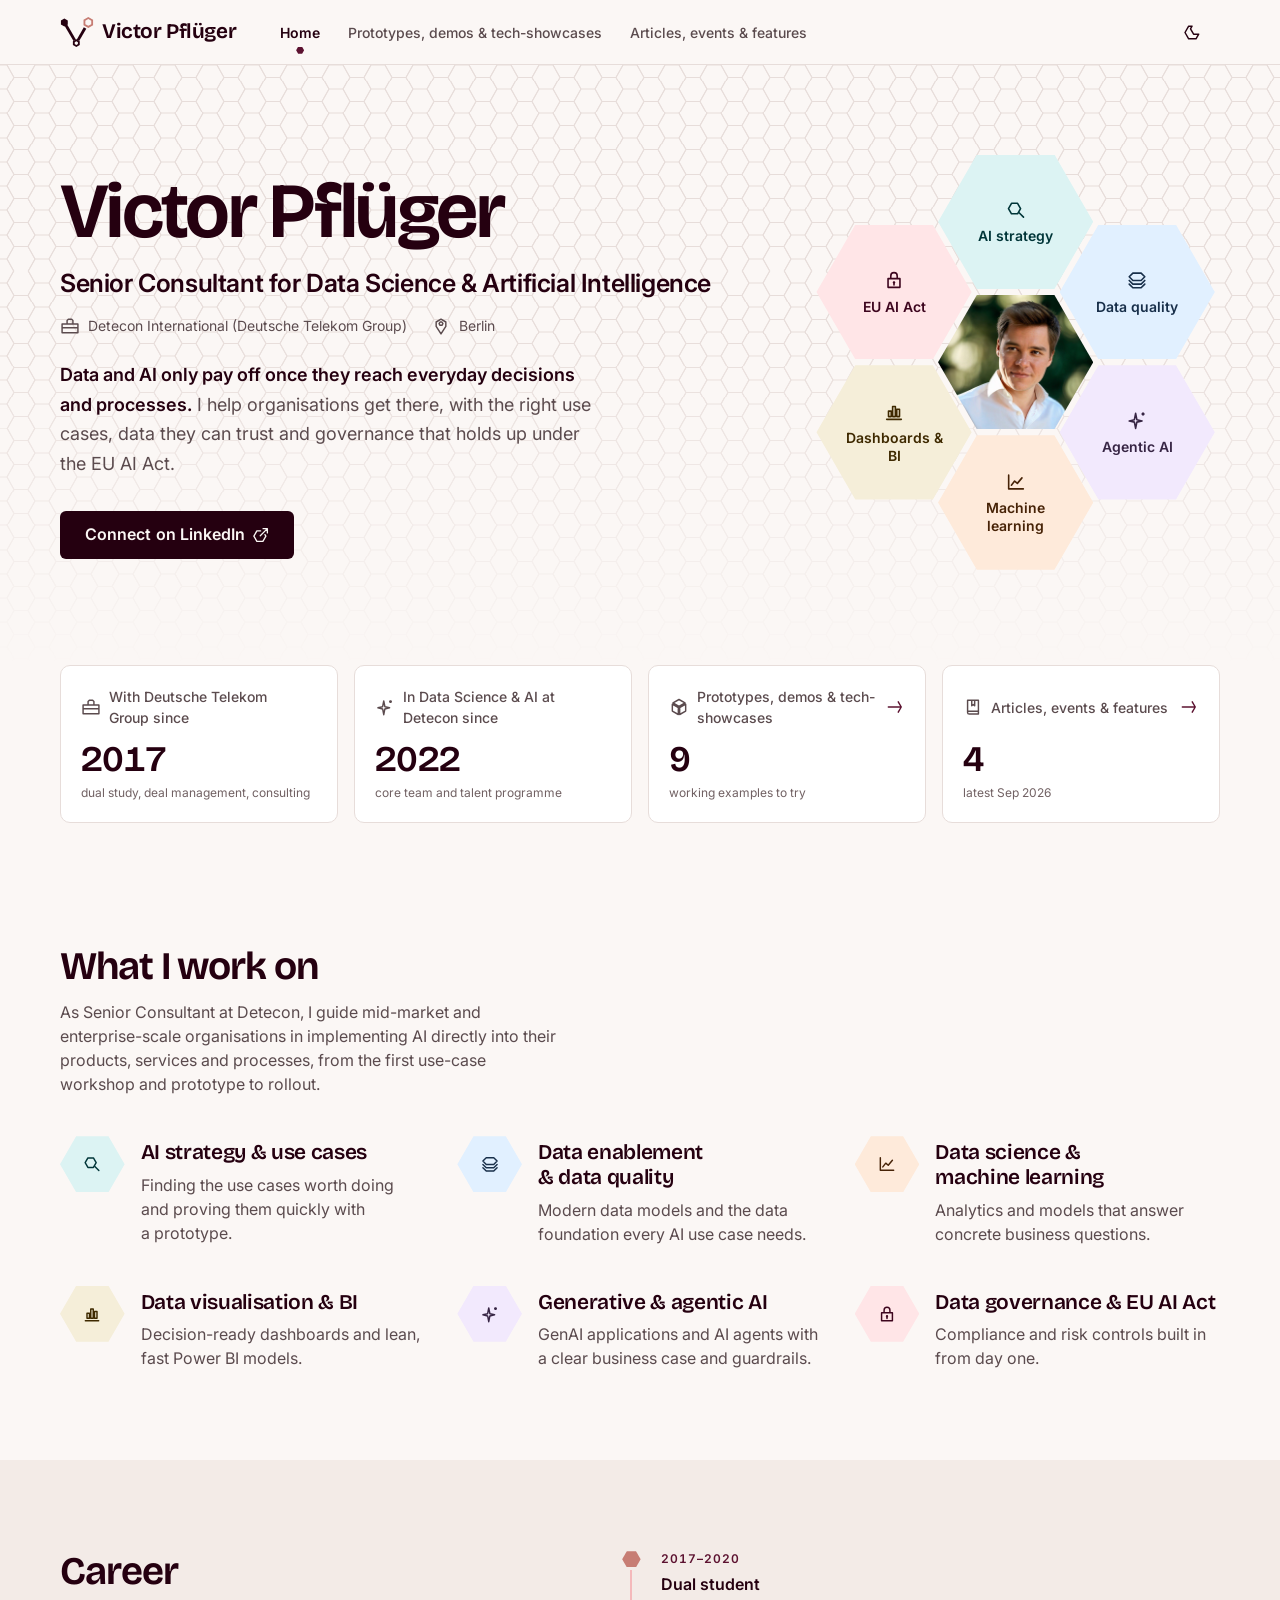
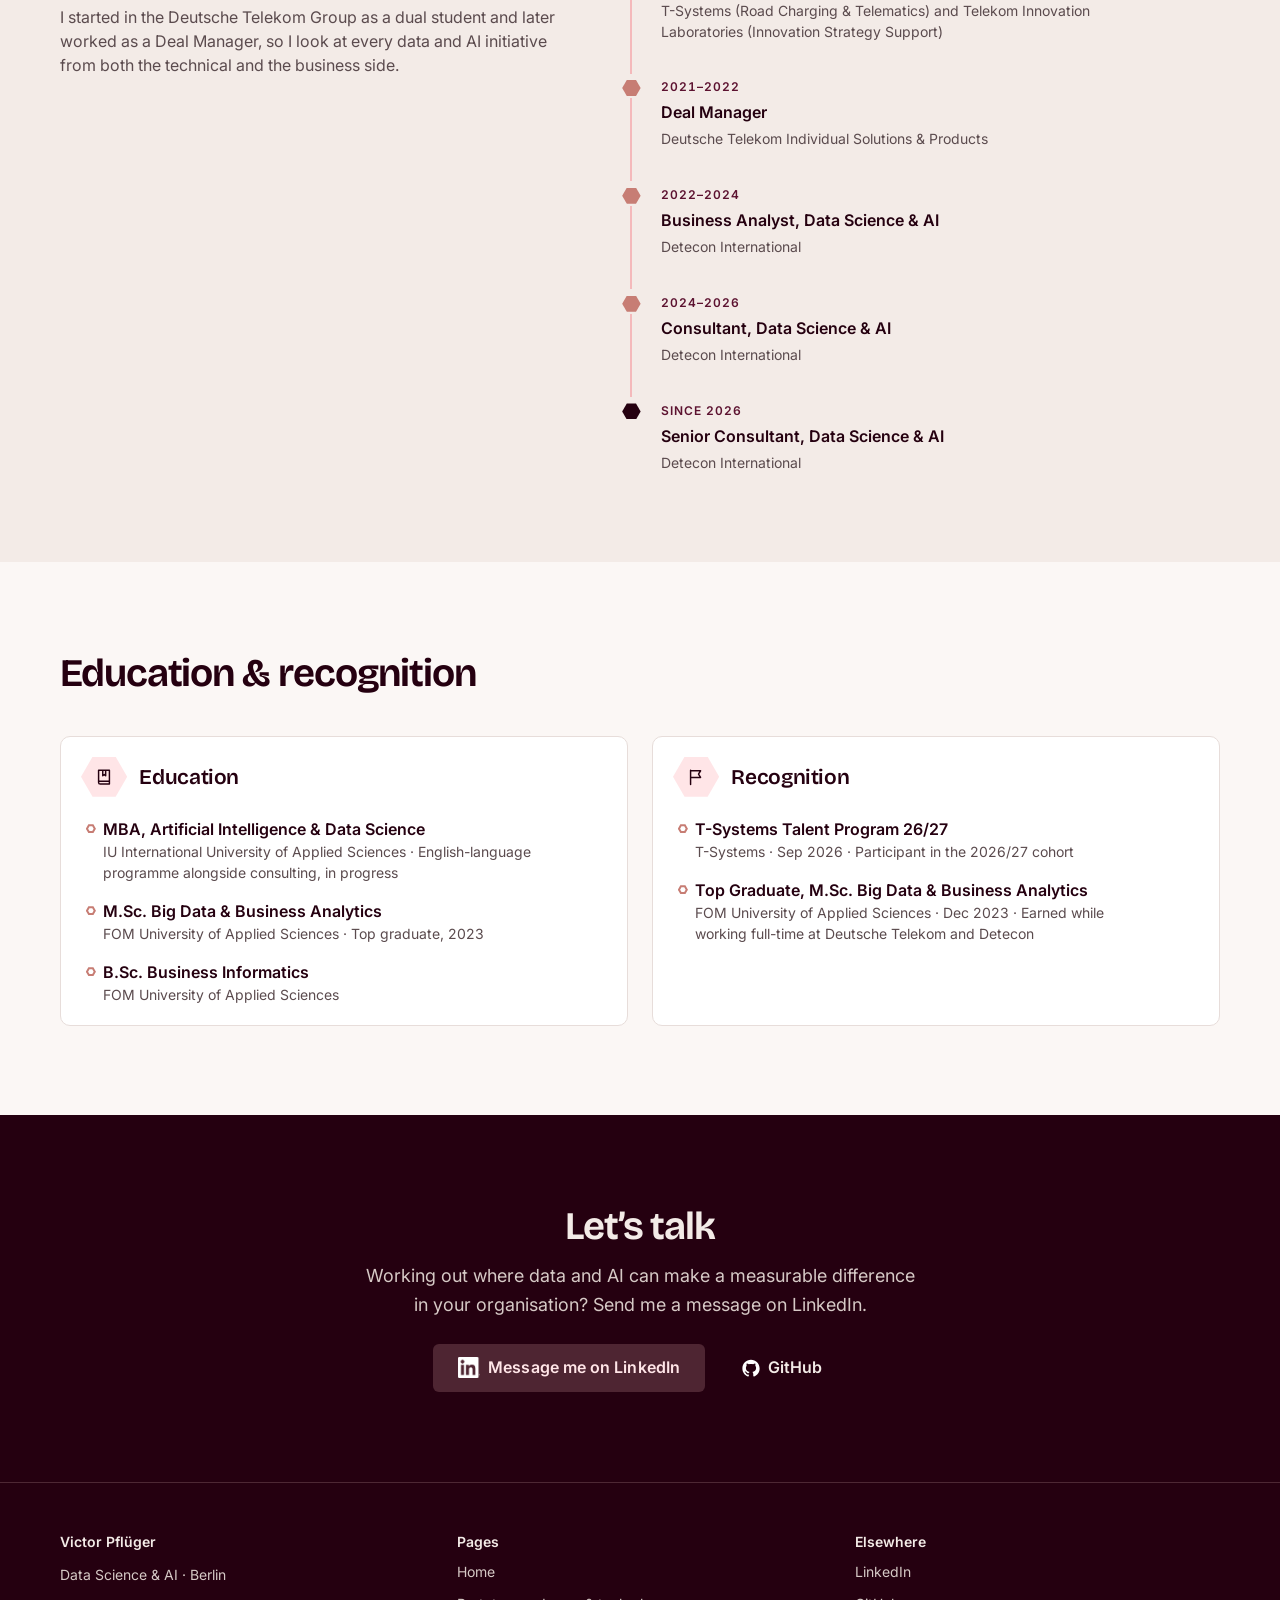
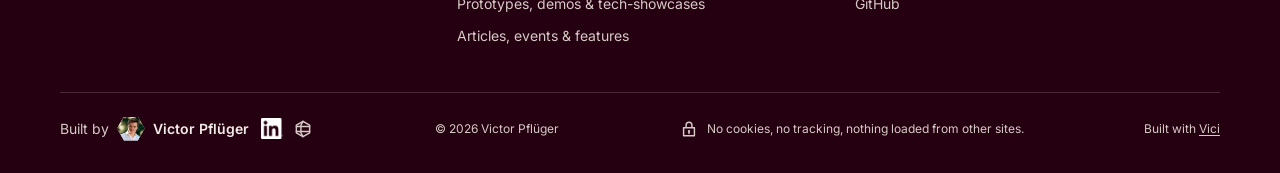
==== commit a65587e1: "British English and Vici's punctuation on the three pages lang="en-GB" on every page; page titles an" ====
--- a/index.html
+++ b/index.html
@@ -1,5 +1,5 @@
 <!doctype html>
-<html lang="en">
+<html lang="en-GB">
 <head>
   <meta charset="utf-8">
   <meta name="viewport" content="width=device-width, initial-scale=1">
@@ -11,9 +11,9 @@
   <meta name="author" content="Victor Pflüger">
   <meta name="description" content="Victor Pflüger, Senior Consultant for Data Science & Artificial Intelligence at Detecon (Deutsche Telekom Group) in Berlin: AI use cases, data quality, agentic AI and EU AI Act governance.">
   <meta property="og:type" content="profile">
-  <meta property="og:title" content="Victor Pflüger — Data Science & Artificial Intelligence">
+  <meta property="og:title" content="Victor Pflüger · Data Science & Artificial Intelligence">
   <meta property="og:description" content="Data and AI only pay off once they reach everyday decisions and processes. Senior Consultant for Data Science & AI at Detecon (Deutsche Telekom Group), Berlin.">
-  <title>Victor Pflüger — Data Science &amp; Artificial Intelligence</title>
+  <title>Victor Pflüger · Data Science &amp; Artificial Intelligence</title>
   <link rel="icon" href="vici/assets/logo/favicon.svg" type="image/svg+xml">
 
   <!-- The look comes from Victor's design system Vici, copied unchanged into vici/. -->
@@ -81,7 +81,7 @@
             <li><span class="vc-icon vc-icon--briefcase" aria-hidden="true"></span>Detecon International (Deutsche Telekom Group)</li>
             <li><span class="vc-icon vc-icon--pin" aria-hidden="true"></span>Berlin</li>
           </ul>
-          <p class="vc-lead site-hero__lead"><strong>Data and AI only pay off once they reach everyday decisions and processes.</strong> I help organizations get there – with the right use cases, data they can trust, and governance that holds up under the EU AI Act.</p>
+          <p class="vc-lead site-hero__lead"><strong>Data and AI only pay off once they reach everyday decisions and processes.</strong> I help organisations get there, with the right use cases, data they can trust and governance that holds up under the EU AI Act.</p>
           <a class="vc-button vc-button--lg" href="https://www.linkedin.com/in/victorpflueger" rel="me">Connect on LinkedIn <span class="vc-icon vc-icon--external" aria-hidden="true"></span></a>
         </div>
 
@@ -114,7 +114,7 @@
             <div class="vc-stat">
               <p class="vc-stat__label"><span class="vc-icon vc-icon--sparkle" aria-hidden="true"></span>In Data Science &amp; AI at Detecon since</p>
               <p class="vc-stat__value">2022</p>
-              <p class="vc-stat__note">core team and talent program</p>
+              <p class="vc-stat__note">core team and talent programme</p>
             </div>
           </li>
           <li>
@@ -139,7 +139,7 @@
       <div class="vc-container">
         <div class="site-section-head">
           <h2 id="work-title">What I work on</h2>
-          <p class="vc-text-muted">As Senior Consultant at Detecon, I guide mid-market and enterprise-scale organizations in implementing AI directly into their products, services and processes – from the first use-case workshop and prototype to rollout.</p>
+          <p class="vc-text-muted">As Senior Consultant at Detecon, I guide mid-market and enterprise-scale organisations in implementing AI directly into their products, services and processes, from the first use-case workshop and prototype to rollout.</p>
         </div>
         <ul class="vc-grid site-fields">
           <li class="site-field">
@@ -166,7 +166,7 @@
           <li class="site-field">
             <span class="vc-cell vc-cell--xl vc-cell--honey" aria-hidden="true"><span class="vc-icon vc-icon--chart-bar"></span></span>
             <div class="site-field__text">
-              <h3>Data visualization &amp; BI</h3>
+              <h3>Data visualisation &amp; BI</h3>
               <p>Decision-ready dashboards and lean, fast Power BI models.</p>
             </div>
           </li>
@@ -192,26 +192,26 @@
       <div class="vc-container site-split">
         <div class="site-section-head">
           <h2 id="career-title">Career</h2>
-          <p class="vc-text-muted">I started in the Deutsche Telekom Group as a dual student and later worked as a Deal Manager – so I look at every data and AI initiative from both the technical and the business side.</p>
+          <p class="vc-text-muted">I started in the Deutsche Telekom Group as a dual student and later worked as a Deal Manager, so I look at every data and AI initiative from both the technical and the business side.</p>
         </div>
         <ol class="vc-timeline site-timeline">
           <li class="vc-timeline__item--done">
-            <span class="vc-timeline__date">2017 – 2020</span>
+            <span class="vc-timeline__date">2017–2020</span>
             <h3 class="vc-timeline__title">Dual student</h3>
             <p class="vc-timeline__text">T-Systems (Road Charging &amp; Telematics) and Telekom Innovation Laboratories (Innovation Strategy Support)</p>
           </li>
           <li class="vc-timeline__item--done">
-            <span class="vc-timeline__date">2021 – 2022</span>
+            <span class="vc-timeline__date">2021–2022</span>
             <h3 class="vc-timeline__title">Deal Manager</h3>
             <p class="vc-timeline__text">Deutsche Telekom Individual Solutions &amp; Products</p>
           </li>
           <li class="vc-timeline__item--done">
-            <span class="vc-timeline__date">2022 – 2024</span>
+            <span class="vc-timeline__date">2022–2024</span>
             <h3 class="vc-timeline__title">Business Analyst, Data Science &amp; AI</h3>
             <p class="vc-timeline__text">Detecon International</p>
           </li>
           <li class="vc-timeline__item--done">
-            <span class="vc-timeline__date">2024 – 2026</span>
+            <span class="vc-timeline__date">2024–2026</span>
             <h3 class="vc-timeline__title">Consultant, Data Science &amp; AI</h3>
             <p class="vc-timeline__text">Detecon International</p>
           </li>
@@ -234,7 +234,7 @@
             <div class="vc-card__body">
               <h3 class="vc-card__title site-panel-title" id="degrees-title"><span class="vc-cell vc-cell--lg" aria-hidden="true"><span class="vc-icon vc-icon--book"></span></span>Education</h3>
               <ul class="vc-list vc-list--ring site-facts">
-                <li><span class="site-fact__title">MBA, Artificial Intelligence &amp; Data Science</span><span class="site-fact__sub">IU International University of Applied Sciences · English-language program alongside consulting, in progress</span></li>
+                <li><span class="site-fact__title">MBA, Artificial Intelligence &amp; Data Science</span><span class="site-fact__sub">IU International University of Applied Sciences · English-language programme alongside consulting, in progress</span></li>
                 <li><span class="site-fact__title">M.Sc. Big Data &amp; Business Analytics</span><span class="site-fact__sub">FOM University of Applied Sciences · Top graduate, 2023</span></li>
                 <li><span class="site-fact__title">B.Sc. Business Informatics</span><span class="site-fact__sub">FOM University of Applied Sciences</span></li>
               </ul>
@@ -245,7 +245,7 @@
               <h3 class="vc-card__title site-panel-title" id="recognition-title"><span class="vc-cell vc-cell--lg" aria-hidden="true"><span class="vc-icon vc-icon--flag"></span></span>Recognition</h3>
               <ul class="vc-list vc-list--ring site-facts">
                 <li><span class="site-fact__title">T-Systems Talent Program 26/27</span><span class="site-fact__sub">T-Systems · Sep 2026 · Participant in the 2026/27 cohort</span></li>
-                <li><span class="site-fact__title">Top Graduate – M.Sc. Big Data &amp; Business Analytics</span><span class="site-fact__sub">FOM University of Applied Sciences · Dec 2023 · Earned while working full-time at Deutsche Telekom and Detecon</span></li>
+                <li><span class="site-fact__title">Top Graduate, M.Sc. Big Data &amp; Business Analytics</span><span class="site-fact__sub">FOM University of Applied Sciences · Dec 2023 · Earned while working full-time at Deutsche Telekom and Detecon</span></li>
               </ul>
             </div>
           </section>
@@ -255,8 +255,8 @@
 
     <section class="vc-section site-contact" aria-labelledby="contact-title" data-theme="dark">
       <div class="vc-container vc-container--narrow">
-        <h2 id="contact-title">Let's talk</h2>
-        <p class="vc-lead site-contact__lead">Working out where data and AI can make a measurable difference in your organization? Send me a message on LinkedIn.</p>
+        <h2 id="contact-title">Let’s talk</h2>
+        <p class="vc-lead site-contact__lead">Working out where data and AI can make a measurable difference in your organisation? Send me a message on LinkedIn.</p>
         <div class="vc-cluster site-contact__actions">
           <a class="vc-button vc-button--lg vc-button--secondary" href="https://www.linkedin.com/in/victorpflueger" rel="me"><img class="vc-platform-mark" src="vici/assets/marks/linkedin.png" alt="" width="840" height="779">Message me on LinkedIn</a>
           <a class="vc-button vc-button--lg vc-button--ghost" href="https://github.com/VictorPflueger" rel="me"><svg class="vc-platform-mark" xmlns="http://www.w3.org/2000/svg" width="24" height="24" viewBox="0 0 24 24" aria-hidden="true" focusable="false"><path d="M10.226 17.284c-2.965-.36-5.054-2.493-5.054-5.256 0-1.123.404-2.336 1.078-3.144-.292-.741-.247-2.314.09-2.965.898-.112 2.111.36 2.83 1.01.853-.269 1.752-.404 2.853-.404 1.1 0 1.999.135 2.807.382.696-.629 1.932-1.1 2.83-.988.315.606.36 2.179.067 2.942.72.854 1.101 2 1.101 3.167 0 2.763-2.089 4.852-5.098 5.234.763.494 1.28 1.572 1.28 2.807v2.336c0 .674.561 1.056 1.235.786 4.066-1.55 7.255-5.615 7.255-10.646C23.5 6.188 18.334 1 11.978 1 5.62 1 .5 6.188.5 12.545c0 4.986 3.167 9.12 7.435 10.669.606.225 1.19-.18 1.19-.786V20.63a2.9 2.9 0 0 1-1.078.224c-1.483 0-2.359-.808-2.987-2.313-.247-.607-.517-.966-1.034-1.033-.27-.023-.359-.135-.359-.27 0-.27.45-.471.898-.471.652 0 1.213.404 1.797 1.235.45.651.921.943 1.483.943.561 0 .92-.202 1.437-.719.382-.381.674-.718.944-.943"/></svg>GitHub</a>
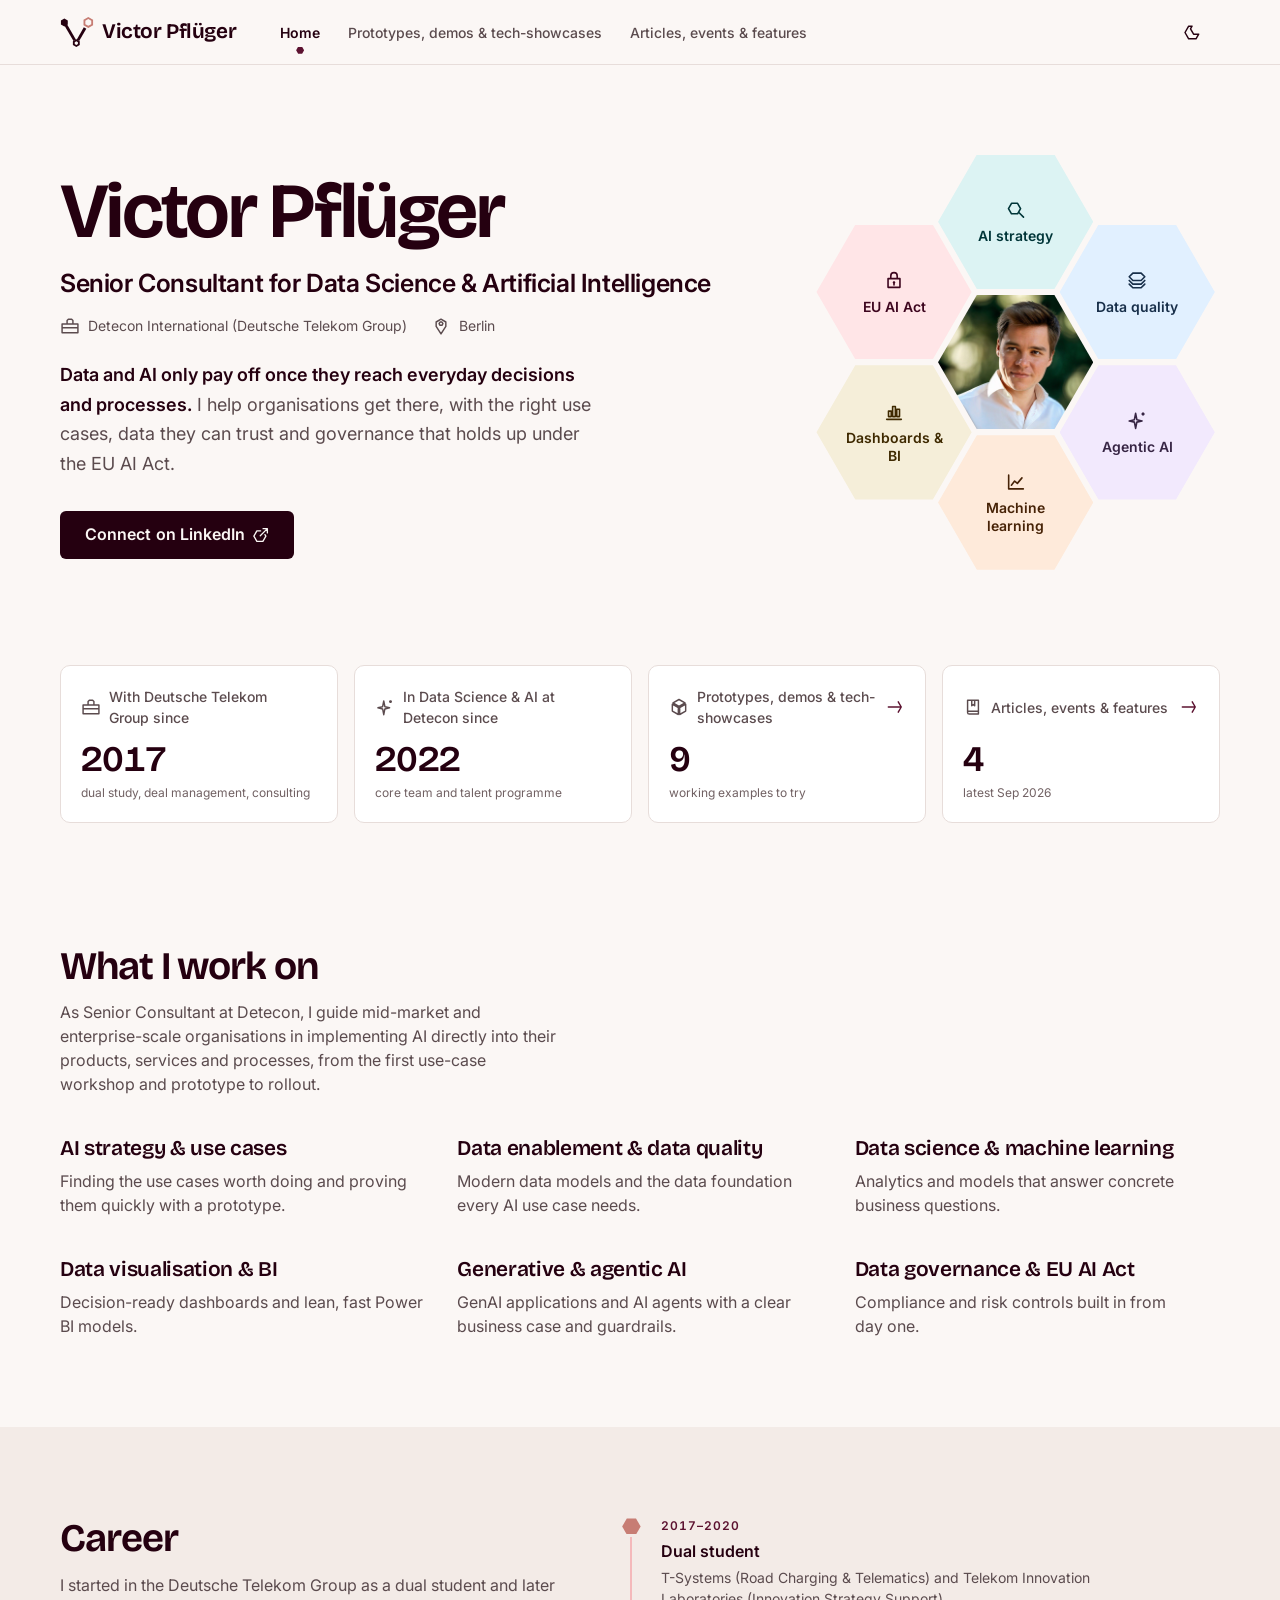
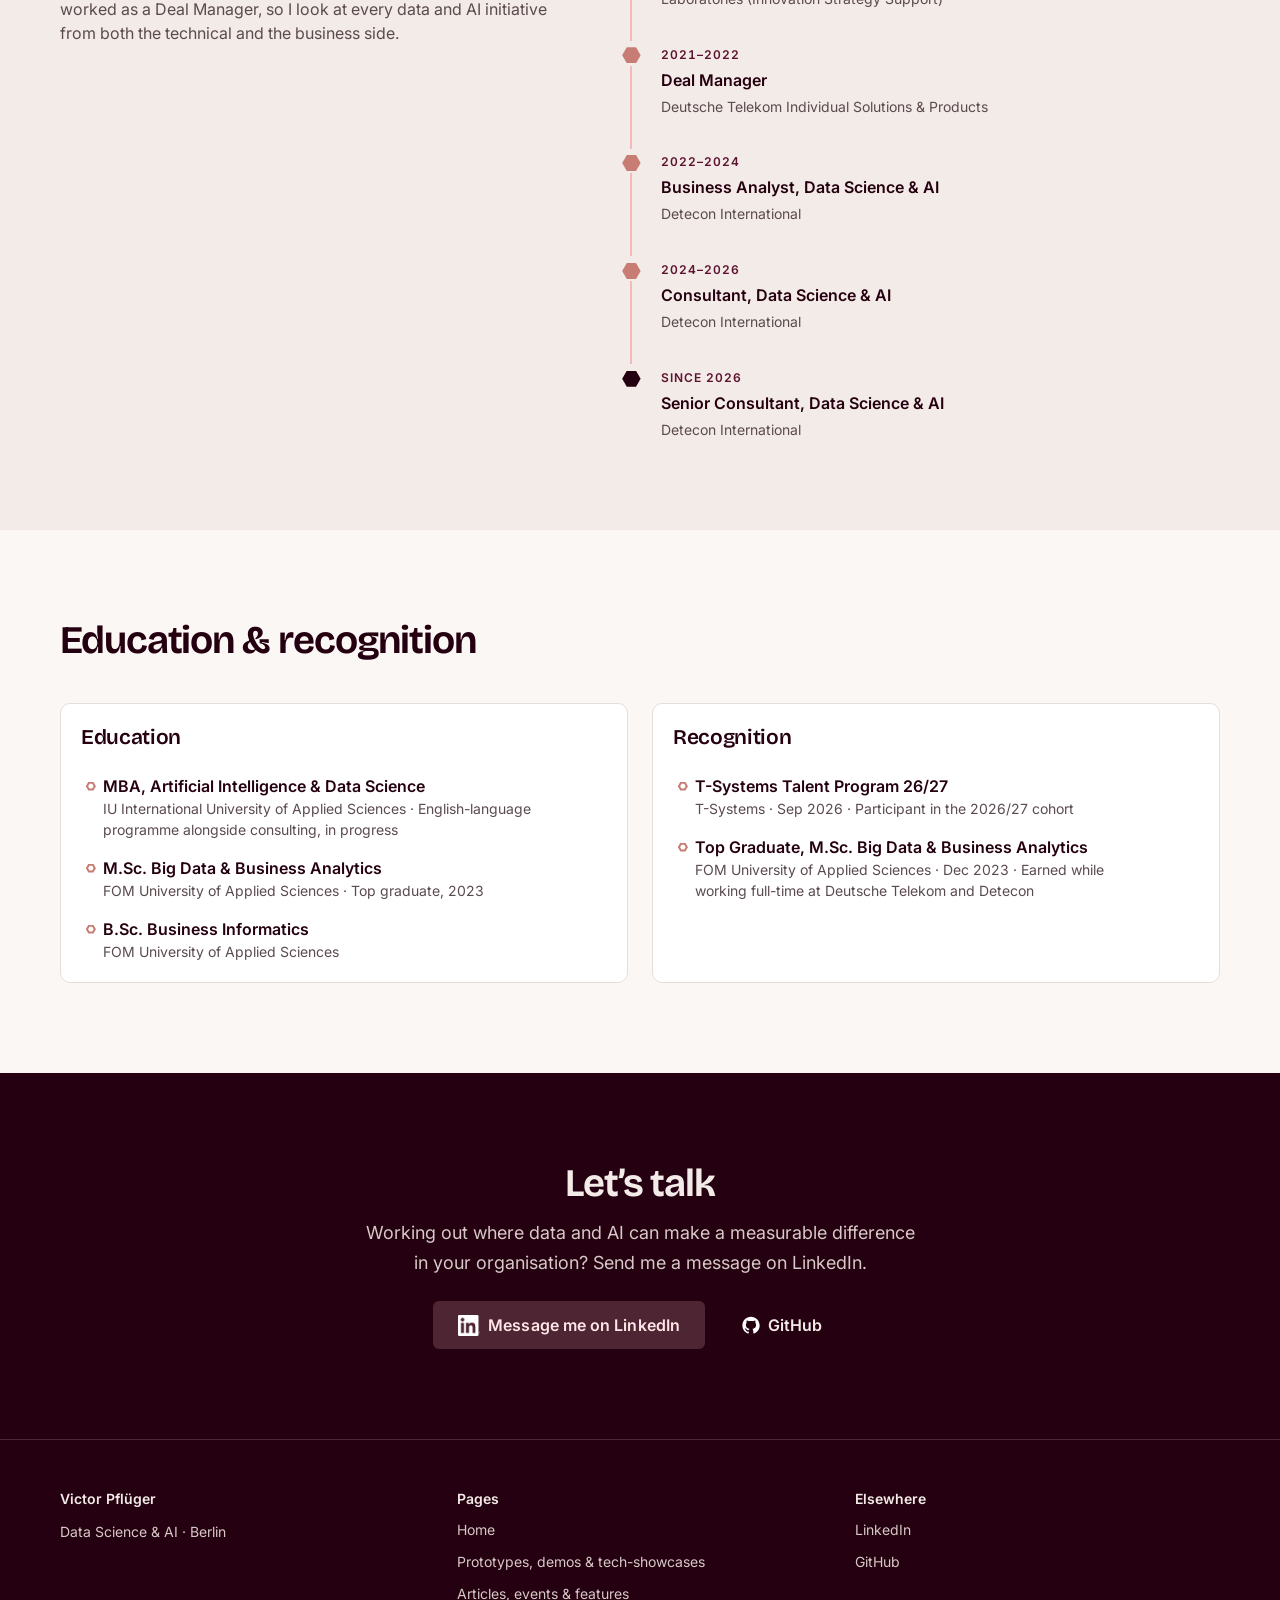
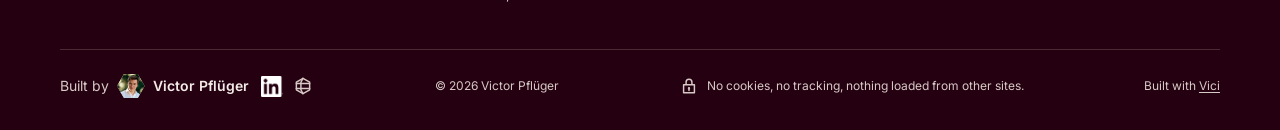
==== commit 36847d42: "Flat grounds, and cells only where they carry meaning The faded honeycomb pattern behind the hero an" ====
--- a/index.html
+++ b/index.html
@@ -85,17 +85,19 @@
           <a class="vc-button vc-button--lg" href="https://www.linkedin.com/in/victorpflueger" rel="me">Connect on LinkedIn <span class="vc-icon vc-icon--external" aria-hidden="true"></span></a>
         </div>
 
-        <!-- Victor in the middle of a honeycomb, his six fields of work around him. The cells are
-             decoration: "What I work on" lists the same fields with their descriptions, in the same
-             colours. To change the photo, see README.md. -->
+        <!-- Victor in the middle of a honeycomb, his six fields of work around him, marked up as a
+             list so screen readers read the fields too. "What I work on" describes each one. To
+             change the photo, see README.md. -->
         <div class="site-flower">
           <span class="vc-avatar site-flower__portrait"><img src="vici/assets/brand/portrait.jpg" alt="Portrait of Victor Pflüger" width="640" height="640"></span>
-          <span class="vc-tile vc-tile--teal site-flower__cell site-flower__cell--n" aria-hidden="true"><span class="vc-icon vc-icon--search"></span>AI strategy</span>
-          <span class="vc-tile vc-tile--fjord site-flower__cell site-flower__cell--ne" aria-hidden="true"><span class="vc-icon vc-icon--layers"></span>Data quality</span>
-          <span class="vc-tile vc-tile--lilac site-flower__cell site-flower__cell--se" aria-hidden="true"><span class="vc-icon vc-icon--sparkle"></span>Agentic AI</span>
-          <span class="vc-tile vc-tile--apricot site-flower__cell site-flower__cell--s" aria-hidden="true"><span class="vc-icon vc-icon--chart-line"></span>Machine learning</span>
-          <span class="vc-tile vc-tile--honey site-flower__cell site-flower__cell--sw" aria-hidden="true"><span class="vc-icon vc-icon--chart-bar"></span>Dashboards &amp; BI</span>
-          <span class="vc-tile vc-tile--merlot site-flower__cell site-flower__cell--nw" aria-hidden="true"><span class="vc-icon vc-icon--lock"></span>EU AI Act</span>
+          <ul class="site-flower__fields" aria-label="Fields of work">
+            <li class="vc-tile vc-tile--teal site-flower__cell site-flower__cell--n"><span class="vc-icon vc-icon--search" aria-hidden="true"></span>AI strategy</li>
+            <li class="vc-tile vc-tile--fjord site-flower__cell site-flower__cell--ne"><span class="vc-icon vc-icon--layers" aria-hidden="true"></span>Data quality</li>
+            <li class="vc-tile vc-tile--lilac site-flower__cell site-flower__cell--se"><span class="vc-icon vc-icon--sparkle" aria-hidden="true"></span>Agentic AI</li>
+            <li class="vc-tile vc-tile--apricot site-flower__cell site-flower__cell--s"><span class="vc-icon vc-icon--chart-line" aria-hidden="true"></span>Machine learning</li>
+            <li class="vc-tile vc-tile--honey site-flower__cell site-flower__cell--sw"><span class="vc-icon vc-icon--chart-bar" aria-hidden="true"></span>Dashboards &amp; BI</li>
+            <li class="vc-tile vc-tile--merlot site-flower__cell site-flower__cell--nw"><span class="vc-icon vc-icon--lock" aria-hidden="true"></span>EU AI Act</li>
+          </ul>
         </div>
       </div>
     </section>
@@ -143,46 +145,28 @@
         </div>
         <ul class="vc-grid site-fields">
           <li class="site-field">
-            <span class="vc-cell vc-cell--xl vc-cell--teal" aria-hidden="true"><span class="vc-icon vc-icon--search"></span></span>
-            <div class="site-field__text">
-              <h3>AI strategy &amp; use cases</h3>
-              <p>Finding the use cases worth doing and proving them quickly with a prototype.</p>
-            </div>
-          </li>
-          <li class="site-field">
-            <span class="vc-cell vc-cell--xl vc-cell--fjord" aria-hidden="true"><span class="vc-icon vc-icon--layers"></span></span>
-            <div class="site-field__text">
-              <h3>Data enablement &amp; data quality</h3>
-              <p>Modern data models and the data foundation every AI use case needs.</p>
-            </div>
-          </li>
-          <li class="site-field">
-            <span class="vc-cell vc-cell--xl vc-cell--apricot" aria-hidden="true"><span class="vc-icon vc-icon--chart-line"></span></span>
-            <div class="site-field__text">
-              <h3>Data science &amp; machine learning</h3>
-              <p>Analytics and models that answer concrete business questions.</p>
-            </div>
-          </li>
-          <li class="site-field">
-            <span class="vc-cell vc-cell--xl vc-cell--honey" aria-hidden="true"><span class="vc-icon vc-icon--chart-bar"></span></span>
-            <div class="site-field__text">
-              <h3>Data visualisation &amp; BI</h3>
-              <p>Decision-ready dashboards and lean, fast Power BI models.</p>
-            </div>
-          </li>
-          <li class="site-field">
-            <span class="vc-cell vc-cell--xl vc-cell--lilac" aria-hidden="true"><span class="vc-icon vc-icon--sparkle"></span></span>
-            <div class="site-field__text">
-              <h3>Generative &amp; agentic AI</h3>
-              <p>GenAI applications and AI agents with a clear business case and guardrails.</p>
-            </div>
-          </li>
-          <li class="site-field">
-            <span class="vc-cell vc-cell--xl vc-cell--merlot" aria-hidden="true"><span class="vc-icon vc-icon--lock"></span></span>
-            <div class="site-field__text">
-              <h3>Data governance &amp; EU AI Act</h3>
-              <p>Compliance and risk controls built in from day one.</p>
-            </div>
+            <h3>AI strategy &amp; use cases</h3>
+            <p>Finding the use cases worth doing and proving them quickly with a prototype.</p>
+          </li>
+          <li class="site-field">
+            <h3>Data enablement &amp; data quality</h3>
+            <p>Modern data models and the data foundation every AI use case needs.</p>
+          </li>
+          <li class="site-field">
+            <h3>Data science &amp; machine learning</h3>
+            <p>Analytics and models that answer concrete business questions.</p>
+          </li>
+          <li class="site-field">
+            <h3>Data visualisation &amp; BI</h3>
+            <p>Decision-ready dashboards and lean, fast Power BI models.</p>
+          </li>
+          <li class="site-field">
+            <h3>Generative &amp; agentic AI</h3>
+            <p>GenAI applications and AI agents with a clear business case and guardrails.</p>
+          </li>
+          <li class="site-field">
+            <h3>Data governance &amp; EU AI Act</h3>
+            <p>Compliance and risk controls built in from day one.</p>
           </li>
         </ul>
       </div>
@@ -197,27 +181,27 @@
         <ol class="vc-timeline site-timeline">
           <li class="vc-timeline__item--done">
             <span class="vc-timeline__date">2017–2020</span>
-            <h3 class="vc-timeline__title">Dual student</h3>
+            <p class="vc-timeline__title">Dual student</p>
             <p class="vc-timeline__text">T-Systems (Road Charging &amp; Telematics) and Telekom Innovation Laboratories (Innovation Strategy Support)</p>
           </li>
           <li class="vc-timeline__item--done">
             <span class="vc-timeline__date">2021–2022</span>
-            <h3 class="vc-timeline__title">Deal Manager</h3>
+            <p class="vc-timeline__title">Deal Manager</p>
             <p class="vc-timeline__text">Deutsche Telekom Individual Solutions &amp; Products</p>
           </li>
           <li class="vc-timeline__item--done">
             <span class="vc-timeline__date">2022–2024</span>
-            <h3 class="vc-timeline__title">Business Analyst, Data Science &amp; AI</h3>
+            <p class="vc-timeline__title">Business Analyst, Data Science &amp; AI</p>
             <p class="vc-timeline__text">Detecon International</p>
           </li>
           <li class="vc-timeline__item--done">
             <span class="vc-timeline__date">2024–2026</span>
-            <h3 class="vc-timeline__title">Consultant, Data Science &amp; AI</h3>
+            <p class="vc-timeline__title">Consultant, Data Science &amp; AI</p>
             <p class="vc-timeline__text">Detecon International</p>
           </li>
           <li class="vc-timeline__item--current">
             <span class="vc-timeline__date">Since 2026</span>
-            <h3 class="vc-timeline__title">Senior Consultant, Data Science &amp; AI</h3>
+            <p class="vc-timeline__title">Senior Consultant, Data Science &amp; AI</p>
             <p class="vc-timeline__text">Detecon International</p>
           </li>
         </ol>
@@ -232,7 +216,7 @@
         <div class="vc-grid vc-grid--2">
           <section class="vc-card" aria-labelledby="degrees-title">
             <div class="vc-card__body">
-              <h3 class="vc-card__title site-panel-title" id="degrees-title"><span class="vc-cell vc-cell--lg" aria-hidden="true"><span class="vc-icon vc-icon--book"></span></span>Education</h3>
+              <h3 class="vc-card__title site-panel-title" id="degrees-title">Education</h3>
               <ul class="vc-list vc-list--ring site-facts">
                 <li><span class="site-fact__title">MBA, Artificial Intelligence &amp; Data Science</span><span class="site-fact__sub">IU International University of Applied Sciences · English-language programme alongside consulting, in progress</span></li>
                 <li><span class="site-fact__title">M.Sc. Big Data &amp; Business Analytics</span><span class="site-fact__sub">FOM University of Applied Sciences · Top graduate, 2023</span></li>
@@ -242,7 +226,7 @@
           </section>
           <section class="vc-card" aria-labelledby="recognition-title">
             <div class="vc-card__body">
-              <h3 class="vc-card__title site-panel-title" id="recognition-title"><span class="vc-cell vc-cell--lg" aria-hidden="true"><span class="vc-icon vc-icon--flag"></span></span>Recognition</h3>
+              <h3 class="vc-card__title site-panel-title" id="recognition-title">Recognition</h3>
               <ul class="vc-list vc-list--ring site-facts">
                 <li><span class="site-fact__title">T-Systems Talent Program 26/27</span><span class="site-fact__sub">T-Systems · Sep 2026 · Participant in the 2026/27 cohort</span></li>
                 <li><span class="site-fact__title">Top Graduate, M.Sc. Big Data &amp; Business Analytics</span><span class="site-fact__sub">FOM University of Applied Sciences · Dec 2023 · Earned while working full-time at Deutsche Telekom and Detecon</span></li>
--- a/css/site.css
+++ b/css/site.css
@@ -32,28 +32,9 @@
 
 /* ---- home: hero ----------------------------------------------------------------------------- */
 
-/* Heads of the pages sit on Vici's honeycomb pattern, which fades out towards the content. */
-.site-hero,
-.site-page-head {
-  position: relative;
-  isolation: isolate;
-}
-.site-hero::before,
-.site-page-head::before {
-  content: '';
-  position: absolute;
-  inset: 0;
-  z-index: -1;
-  background-image: var(--vc-honeycomb-pattern);
-  background-size: var(--vc-honeycomb-pattern-size);
-  /* a mask only reads the alpha channel: any opaque colour will do */
-  mask-image: linear-gradient(to bottom, var(--vc-text) 45%, transparent);
-}
-/* in forced colours the pattern would only add noise behind the text */
-@media (forced-colors: active) {
-  .site-hero::before,
-  .site-page-head::before { display: none; }
-}
+/* The hero and the heads of the list pages sit on the page's flat canvas. The colour comes from
+   the honeycomb's pastel cells: Vici 2.0 keeps the honeycomb for real content and asks for flat
+   grounds rather than gradients. */
 .site-hero__grid {
   display: grid;
   grid-template-columns: minmax(0, 1fr) auto;
@@ -99,10 +80,25 @@
   padding-right: calc(var(--site-flower-w) * 0.25);
   justify-content: center;
 }
-.site-flower > * {
+.site-flower__portrait,
+.site-flower__cell {
   width: var(--site-flower-w);
   height: var(--site-flower-h);
   margin: 0;
+}
+/* The six fields are a list. It spans the flower and lays its cells on the flower's own tracks
+   (subgrid), so the portrait and the fields share one honeycomb. */
+.site-flower__fields {
+  display: grid;
+  grid-area: 1 / 1 / -1 / -1;
+  grid-template-columns: subgrid;
+  grid-template-rows: subgrid;
+  margin: 0;
+  padding: 0;
+  list-style: none;
+}
+@supports not (grid-template-rows: subgrid) {
+  .site-flower__fields { display: contents; }
 }
 /* Vici's tile label follows the cell (its height × 0.13, at most the small text size). On phones
    the cells follow the screen width, so the labels follow the cell even at large text sizes,
@@ -199,19 +195,9 @@
   padding: 0;
   list-style: none;
 }
-.site-field {
-  display: flex;
-  flex-wrap: wrap;   /* the text moves under its cell when the column gets too narrow for it */
-  align-items: flex-start;
-  gap: var(--vc-space-2) var(--vc-space-4);
-  margin: 0;
-}
-.site-field__text {
-  flex: 1 1 12rem;
-  min-width: 0;
-}
+.site-field { margin: 0; }
 .site-field h3 {
-  margin: var(--vc-space-1) 0 var(--vc-space-2);
+  margin: 0 0 var(--vc-space-2);
   font-size: var(--vc-font-size-xl);
 }
 .site-field p {
@@ -233,12 +219,7 @@
 }
 .site-timeline { max-width: var(--vc-container-prose); }
 
-.site-panel-title {
-  display: flex;
-  align-items: center;
-  gap: var(--vc-space-3);
-  margin-bottom: var(--vc-space-3);
-}
+.site-panel-title { margin-bottom: var(--vc-space-4); }
 .site-facts { margin: 0; }
 .site-facts > li + li { margin-top: var(--vc-space-4); }
 .site-fact__title {
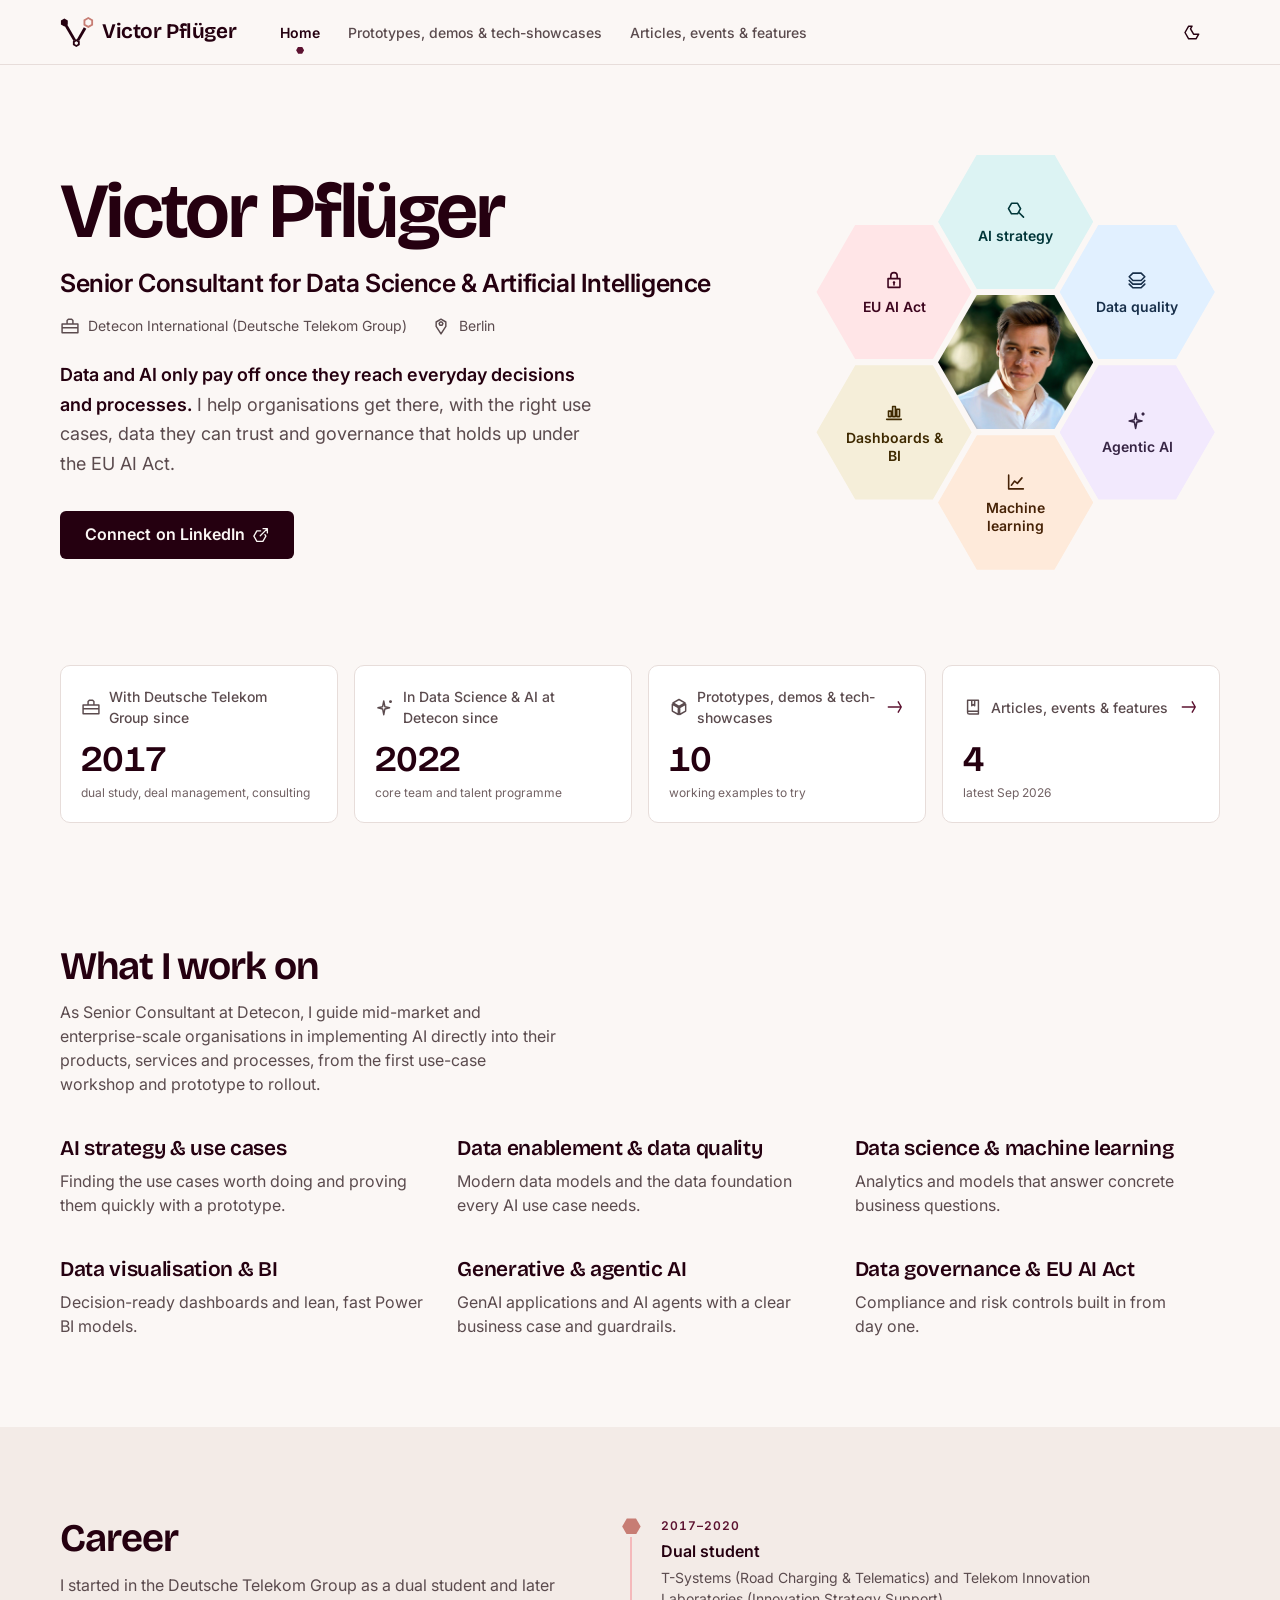
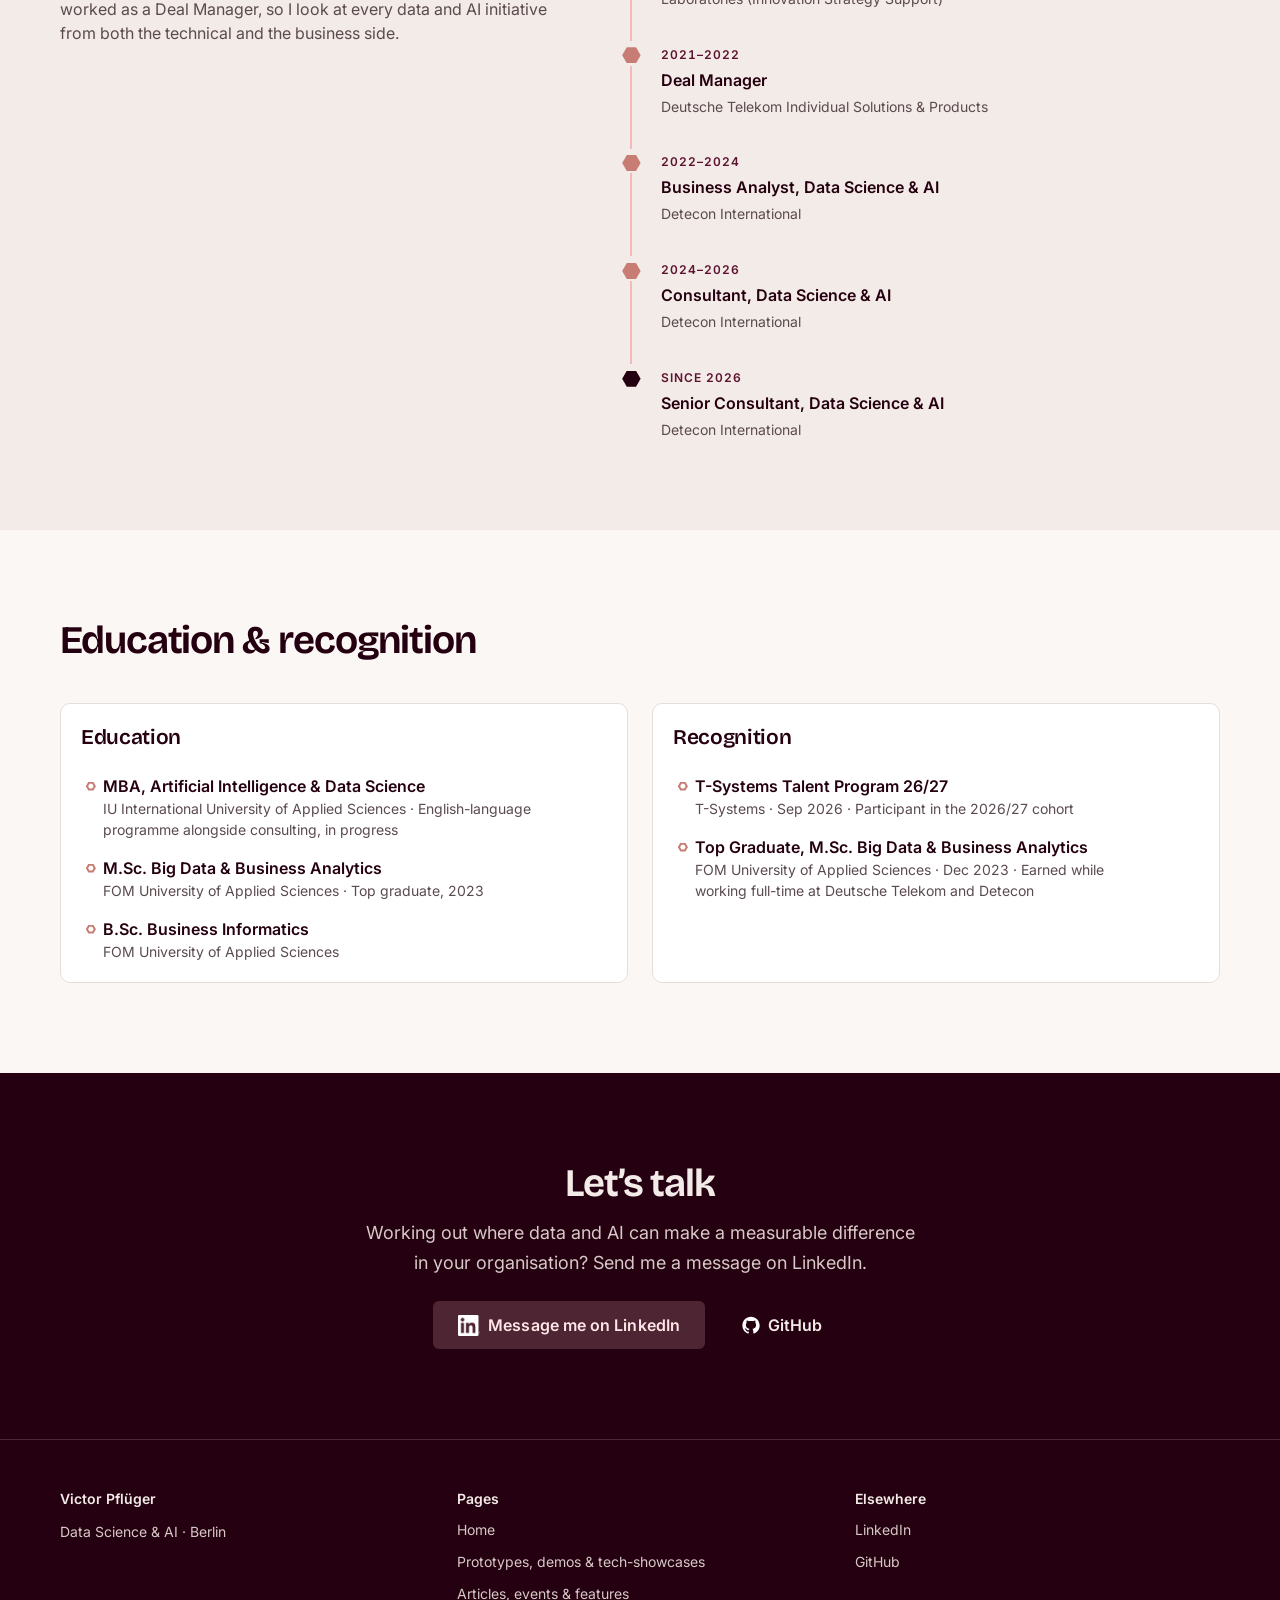
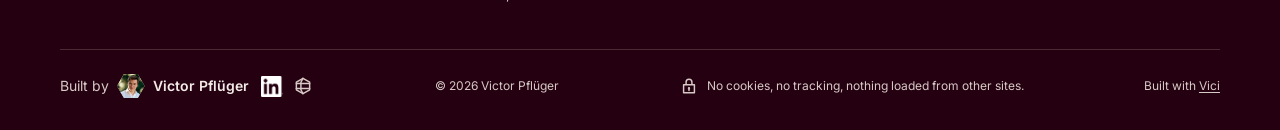
==== commit b2be9d8b: "Add the Business Model Canvas Challenger, work in progress - data/prototypes.js: card for the Busine" ====
--- a/index.html
+++ b/index.html
@@ -90,7 +90,7 @@
              change the photo, see README.md. -->
         <div class="site-flower">
           <span class="vc-avatar site-flower__portrait"><img src="vici/assets/brand/portrait.jpg" alt="Portrait of Victor Pflüger" width="640" height="640"></span>
-          <ul class="site-flower__fields" aria-label="Fields of work">
+          <ul class="site-flower__fields">
             <li class="vc-tile vc-tile--teal site-flower__cell site-flower__cell--n"><span class="vc-icon vc-icon--search" aria-hidden="true"></span>AI strategy</li>
             <li class="vc-tile vc-tile--fjord site-flower__cell site-flower__cell--ne"><span class="vc-icon vc-icon--layers" aria-hidden="true"></span>Data quality</li>
             <li class="vc-tile vc-tile--lilac site-flower__cell site-flower__cell--se"><span class="vc-icon vc-icon--sparkle" aria-hidden="true"></span>Agentic AI</li>
@@ -122,7 +122,7 @@
           <li>
             <a class="vc-stat site-stat-link" href="prototypes.html">
               <span class="vc-stat__label"><span class="vc-icon vc-icon--cube" aria-hidden="true"></span><span>Prototypes, demos &amp; tech-showcases</span><span class="vc-icon vc-icon--arrow-right site-stat-link__go" aria-hidden="true"></span></span>
-              <span class="vc-stat__value" data-count="prototypes">9</span>
+              <span class="vc-stat__value" data-count="prototypes">10</span>
               <span class="vc-stat__note">working examples to try</span>
             </a>
           </li>
--- a/css/site.css
+++ b/css/site.css
@@ -1,4 +1,4 @@
-/* Victor Pflüger — the site's own layout on top of Vici (vici/dist/vici.min.css).
+/* Victor Pflüger's website: its own layout on top of Vici (vici/dist/vici.min.css).
  *
  * Vici supplies the colours, type, components, layout primitives and dark theme. This file only
  * arranges them: it uses Vici's tokens (var(--vc-…)) and breakpoints (480, 768, 1024 px), and adds
@@ -23,7 +23,7 @@
 /* ---- shared --------------------------------------------------------------------------------- */
 
 .site-section-head {
-  /* Vici's reading width: lines of 55-75 characters */
+  /* Vici's reading width: lines of 55–75 characters */
   max-width: var(--vc-container-prose);
   margin-bottom: var(--vc-space-10);
 }
@@ -338,15 +338,8 @@
   padding: 0;
   list-style: none;
 }
-.site-entry .vc-card__body {
-  display: grid;
-  grid-template-columns: auto minmax(0, 1fr);
-  align-items: start;
-  gap: var(--vc-space-2) var(--vc-space-5);
-}
-/* descriptions keep Vici's reading width: lines of 55-75 characters */
+/* descriptions keep Vici's reading width: lines of 55–75 characters */
 .site-entry .vc-card__body > p:not([class]) { max-width: var(--vc-container-prose); }
-.site-entry__cell { grid-row: 1 / span 4; }
 .site-entry__meta {
   display: flex;
   flex-wrap: wrap;
@@ -370,11 +363,6 @@
   font-size: var(--vc-font-size-sm);
 }
 .site-entry__role { color: var(--vc-text-muted); }
-@media (max-width: 479px) {
-  /* on phones the kind's tag is enough; the cell would only push the title down */
-  .site-entry .vc-card__body { grid-template-columns: minmax(0, 1fr); }
-  .site-entry__cell { display: none; }
-}
 
 /* An empty list, or a list that needs JavaScript */
 .site-empty { margin-inline: auto; }
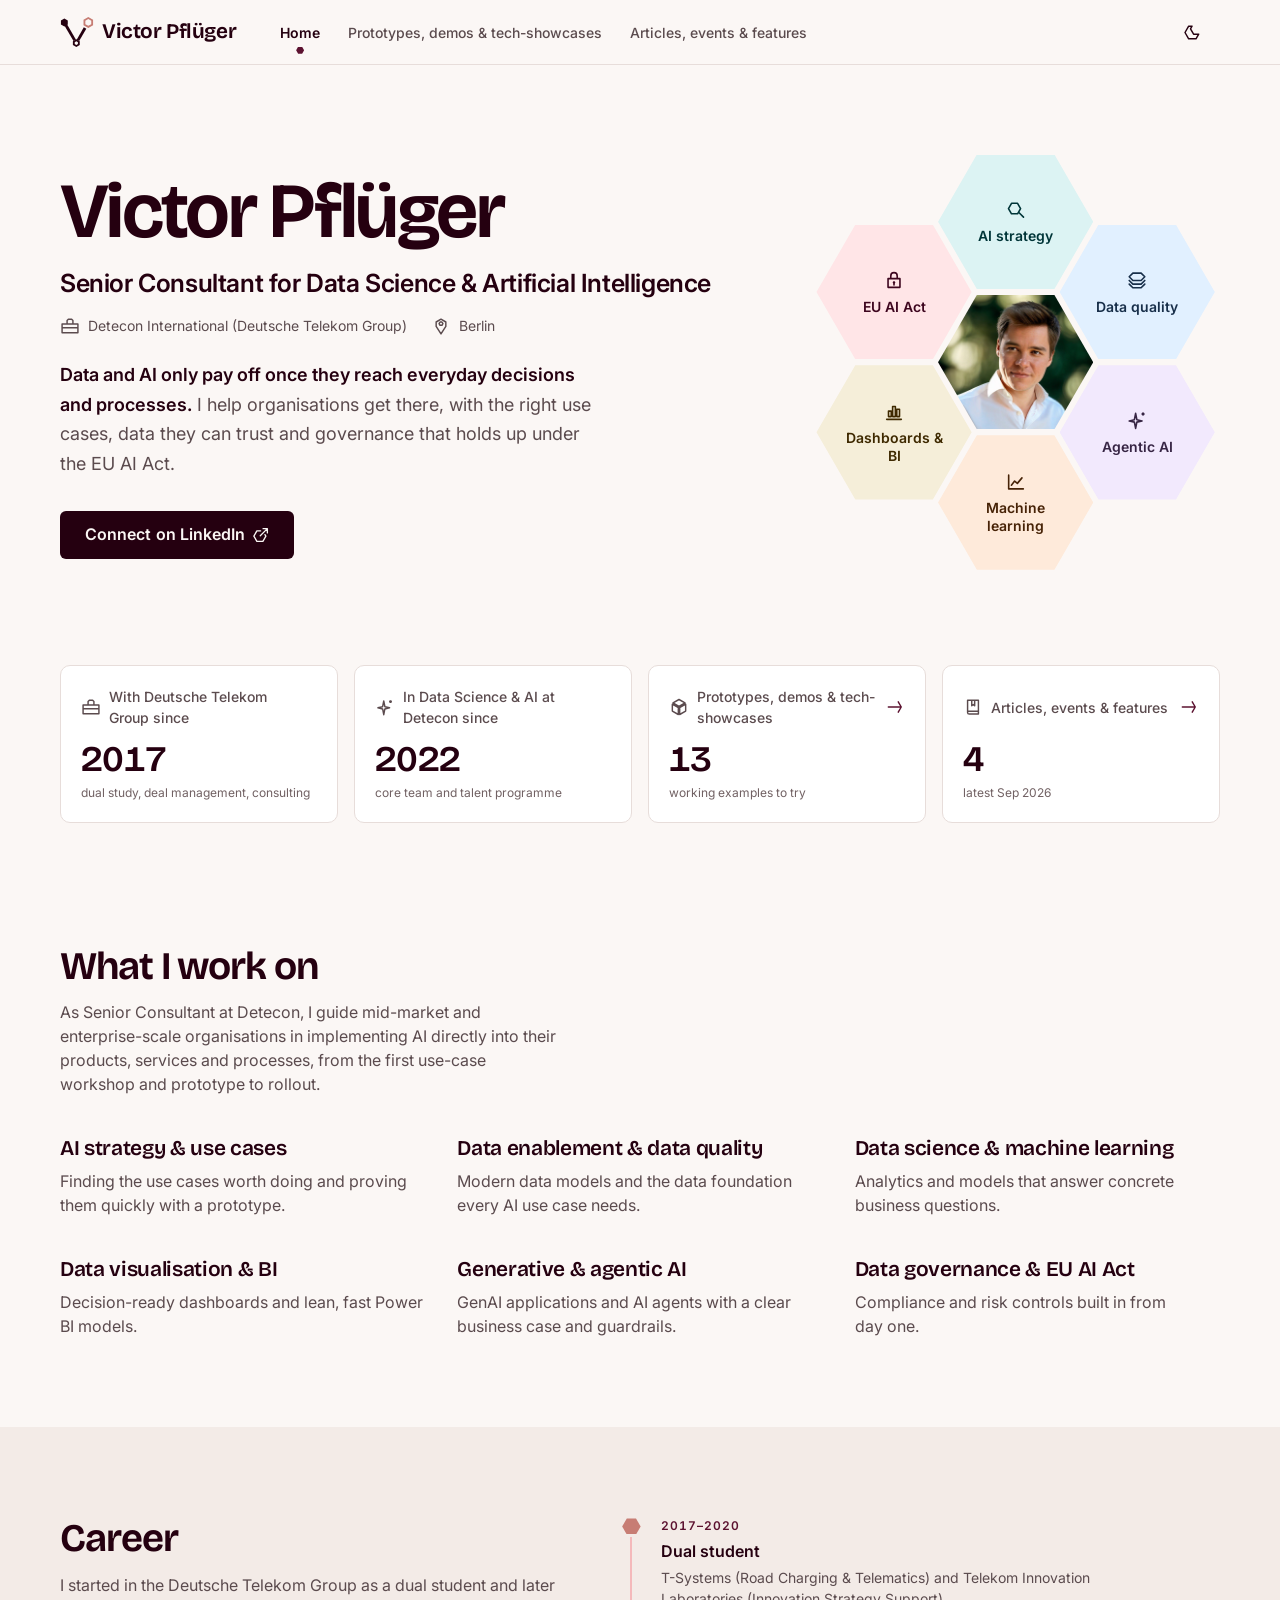
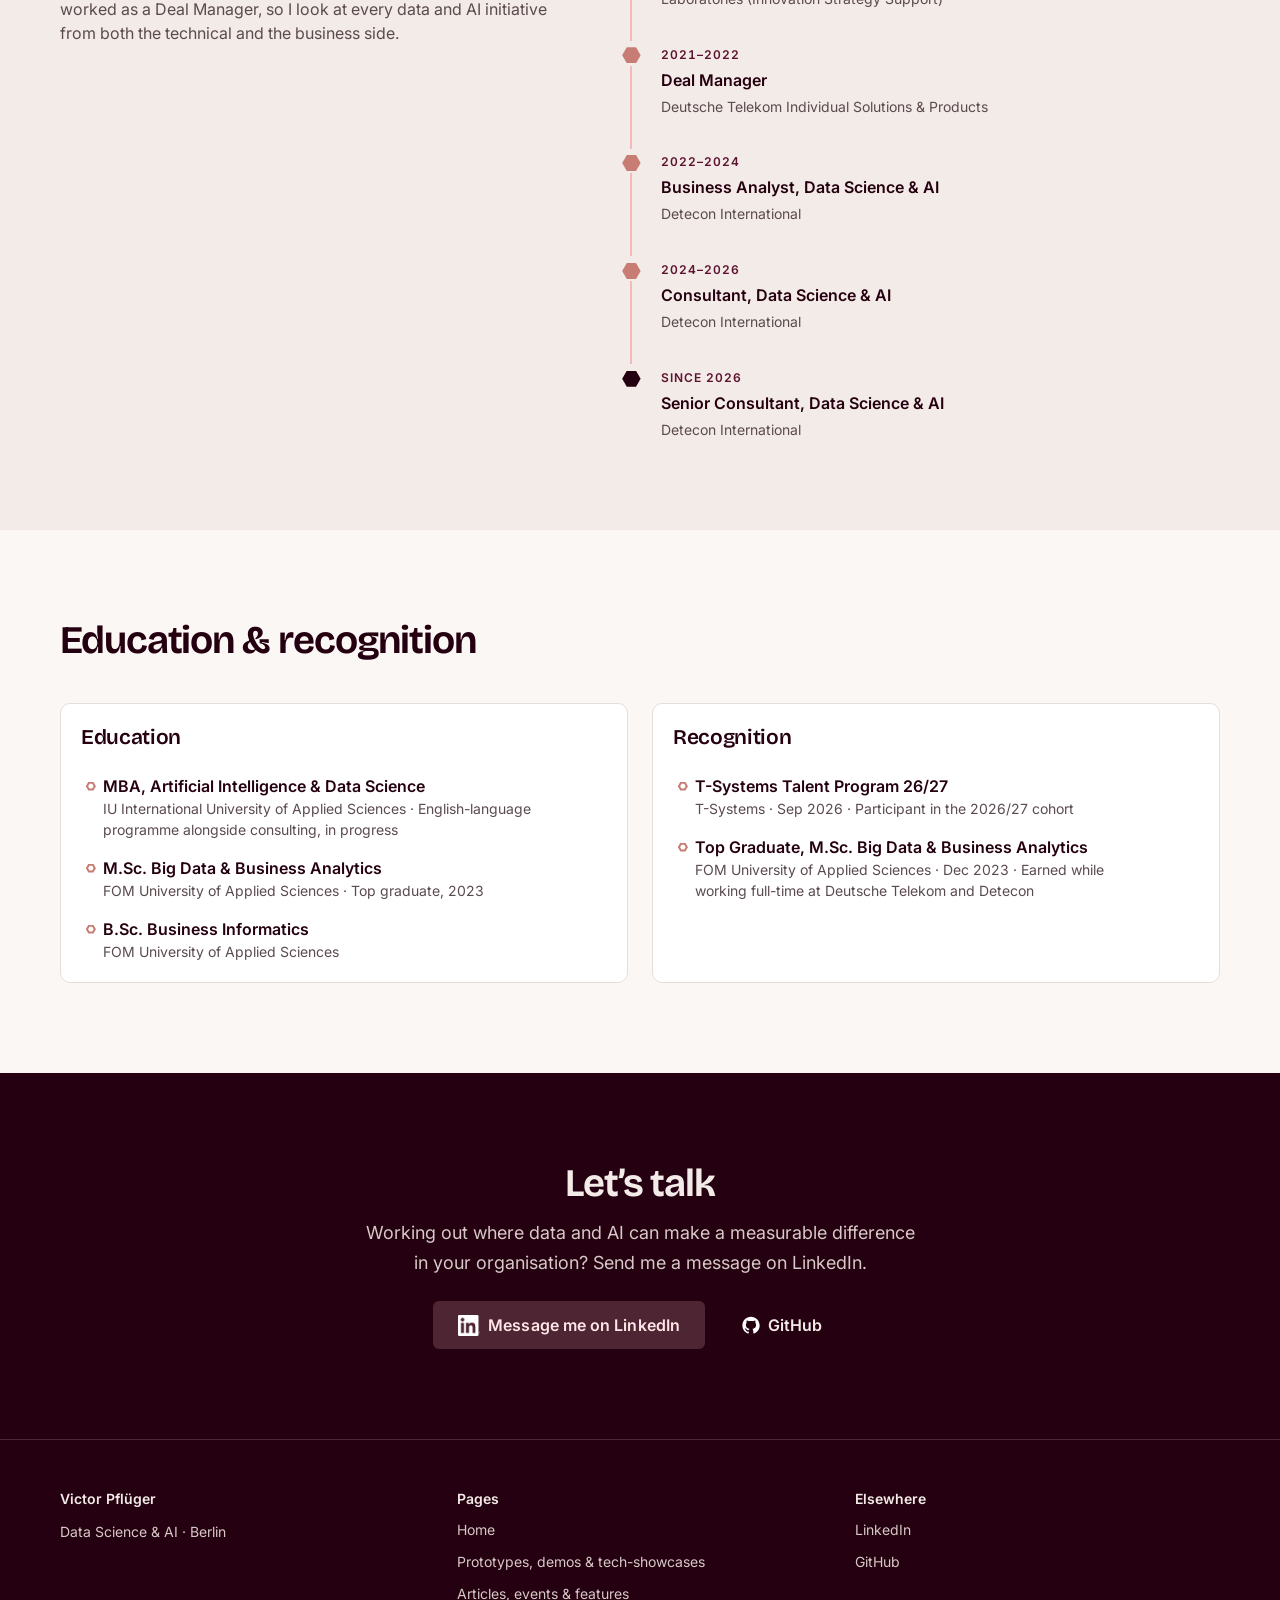
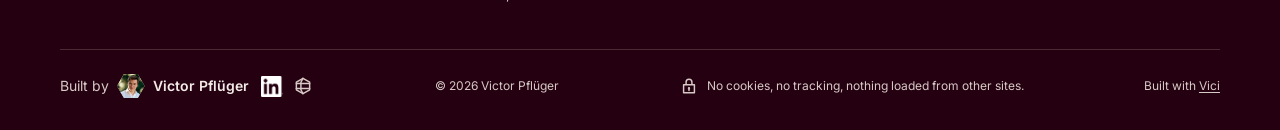
==== commit 8b73479d: "Add the SWOT and PESTEL challengers and the Prototype Ideator, work in progress - data/prototypes.js" ====
--- a/index.html
+++ b/index.html
@@ -122,7 +122,7 @@
           <li>
             <a class="vc-stat site-stat-link" href="prototypes.html">
               <span class="vc-stat__label"><span class="vc-icon vc-icon--cube" aria-hidden="true"></span><span>Prototypes, demos &amp; tech-showcases</span><span class="vc-icon vc-icon--arrow-right site-stat-link__go" aria-hidden="true"></span></span>
-              <span class="vc-stat__value" data-count="prototypes">10</span>
+              <span class="vc-stat__value" data-count="prototypes">13</span>
               <span class="vc-stat__note">working examples to try</span>
             </a>
           </li>
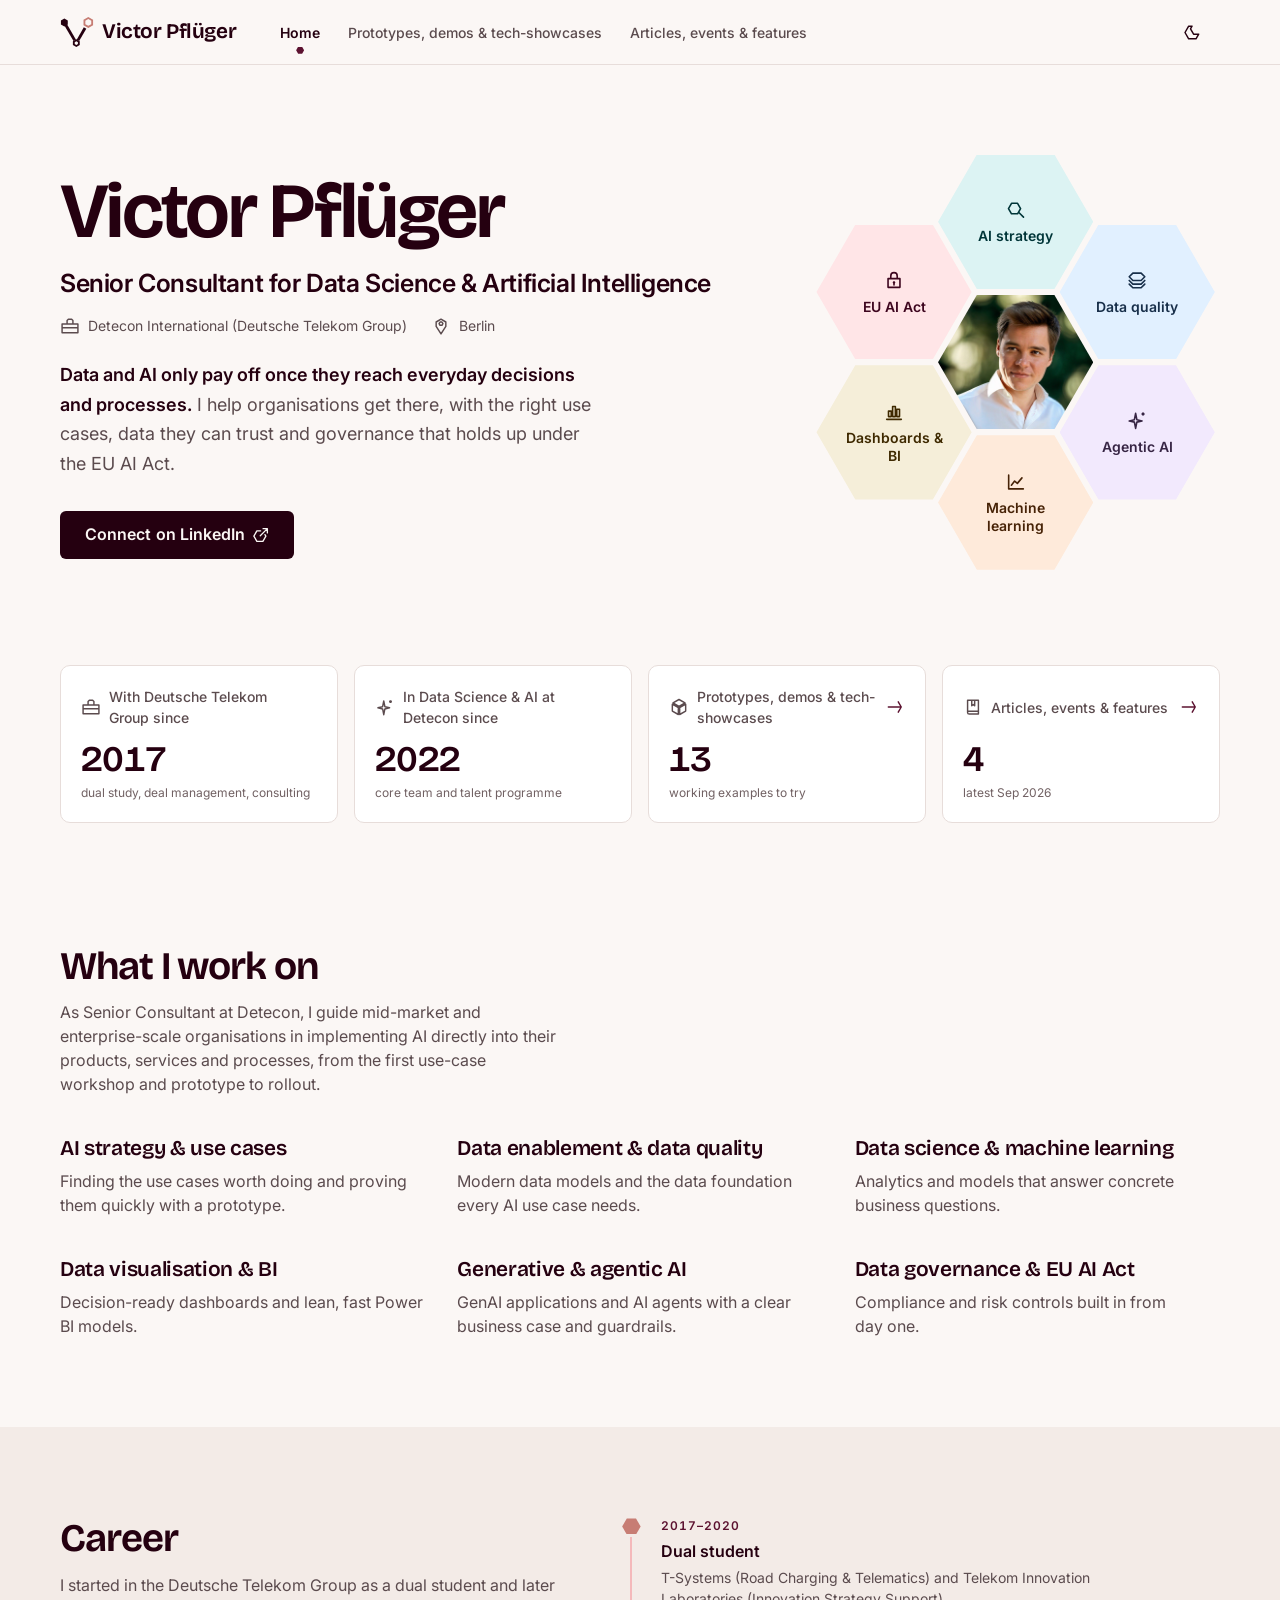
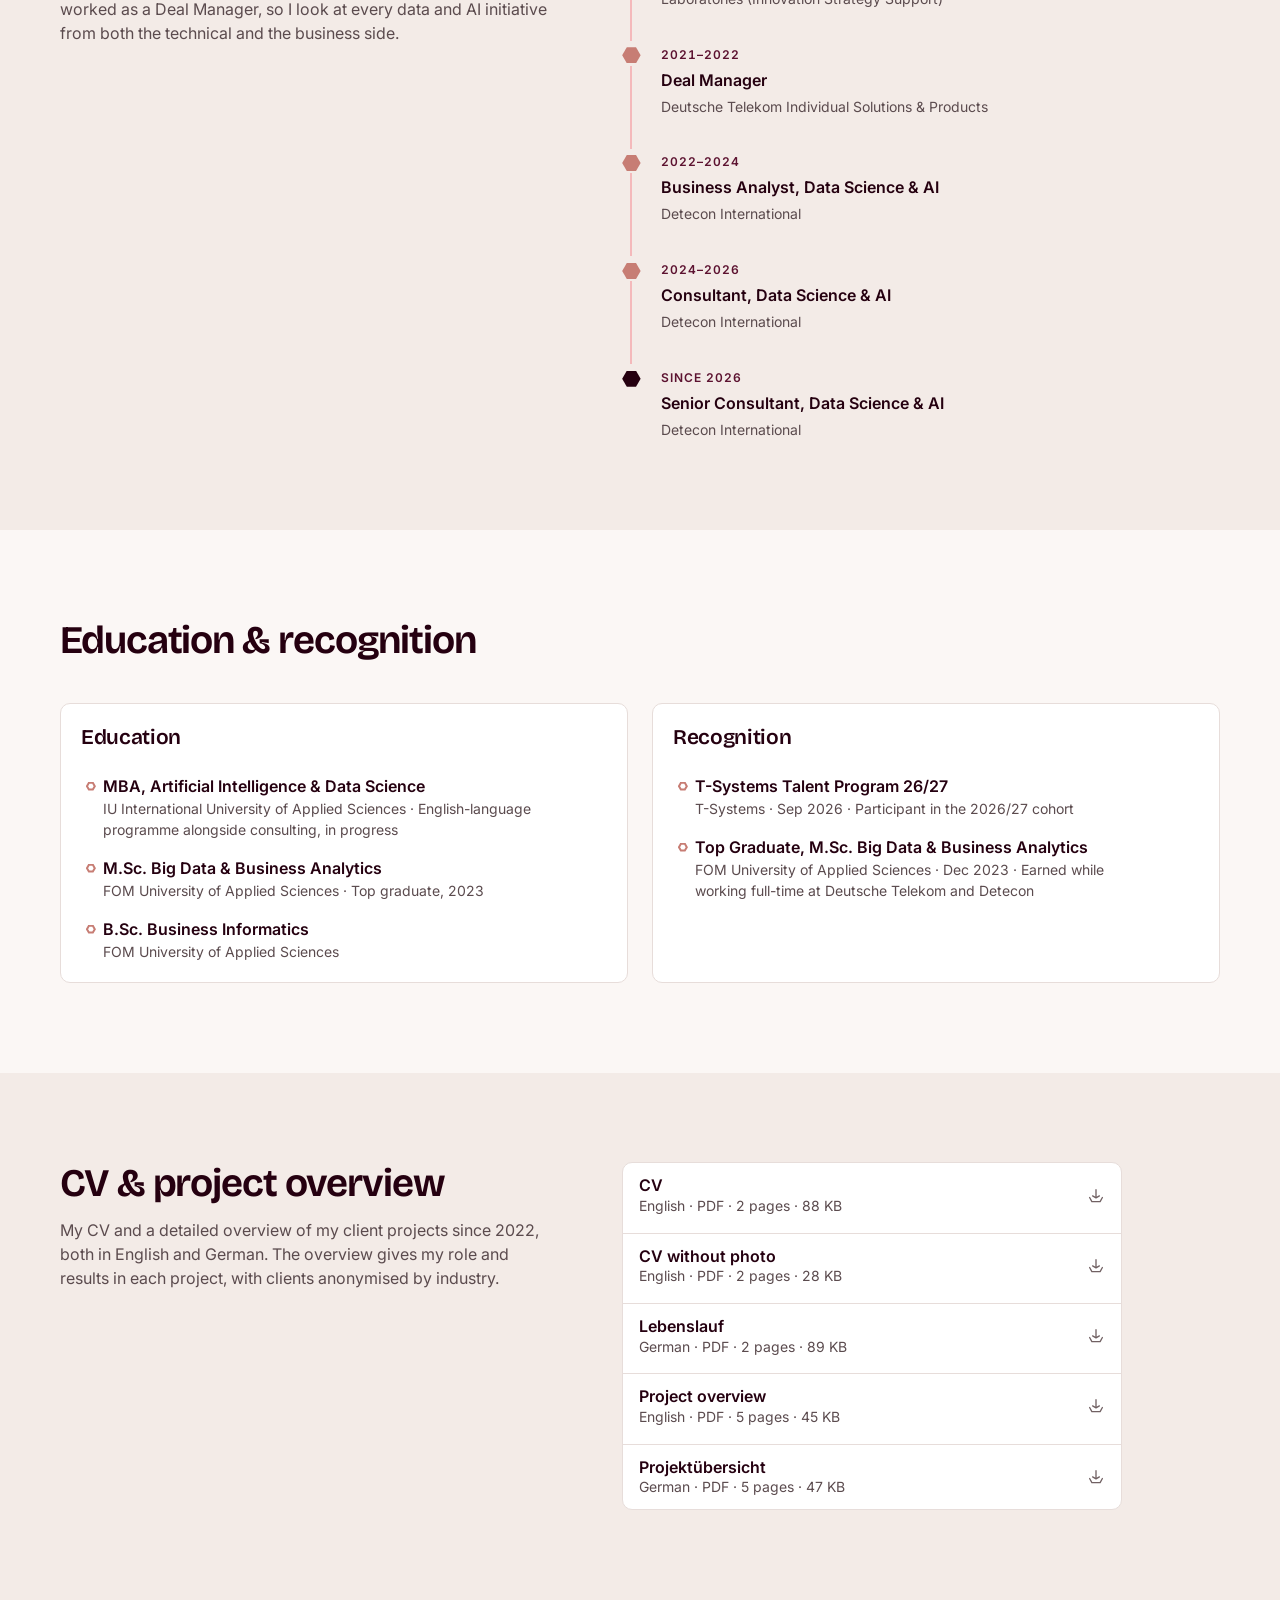
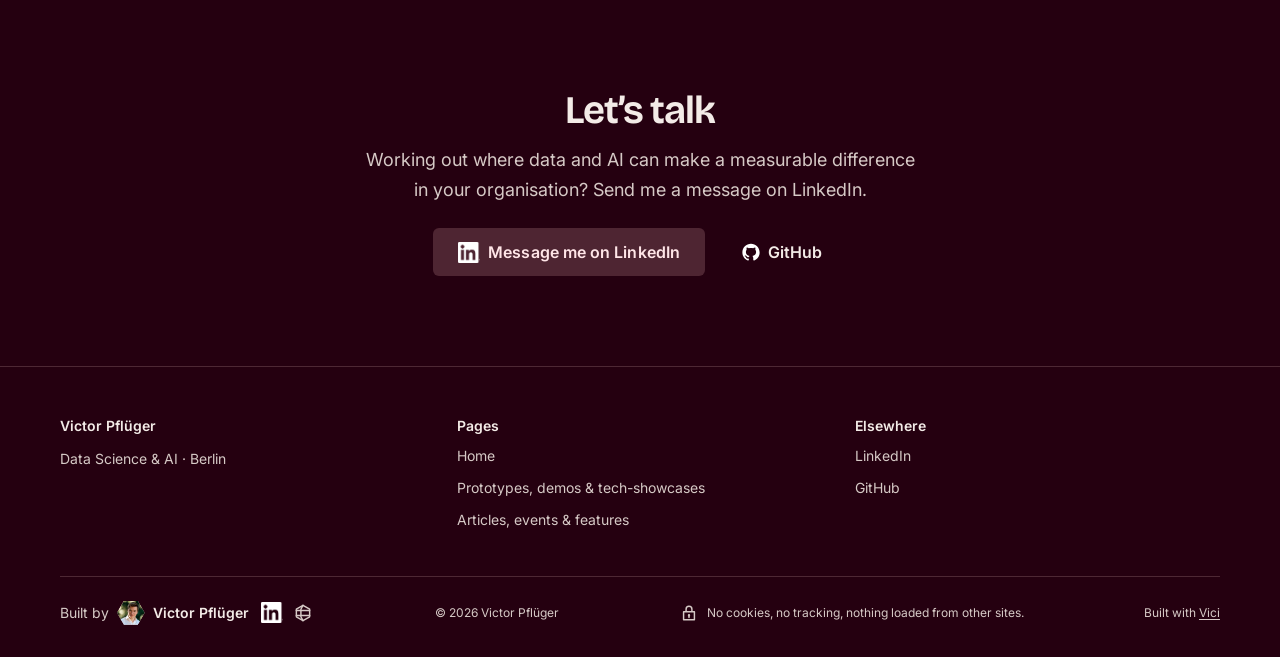
==== commit b67f00e2: "Home page: CV and project overview to download Adds the five PDFs to documents/ under their own name" ====
--- a/index.html
+++ b/index.html
@@ -237,6 +237,25 @@
       </div>
     </section>
 
+    <!-- The PDFs in documents/, one row each in Vici's list group. The download attribute saves the
+         file instead of opening it. Each row states the file's language, pages and size: when a PDF
+         changes, see README.md. -->
+    <section class="vc-section vc-surface-subtle" id="documents" aria-labelledby="documents-title">
+      <div class="vc-container site-split">
+        <div class="site-section-head">
+          <h2 id="documents-title">CV &amp; project overview</h2>
+          <p class="vc-text-muted">My CV and a detailed overview of my client projects since 2022, both in English and German. The overview gives my role and results in each project, with clients anonymised by industry.</p>
+        </div>
+        <ul class="vc-list-group site-documents">
+          <li><a class="vc-list-item" href="documents/Victor_Pflueger_CV.pdf" download hreflang="en" type="application/pdf"><span class="vc-list-item__text"><span><span class="vc-visually-hidden">Download </span>CV</span><span>English · PDF · 2 pages · 88&nbsp;KB</span></span><span class="vc-icon vc-icon--download" aria-hidden="true"></span></a></li>
+          <li><a class="vc-list-item" href="documents/Victor_Pflueger_CV_no-photo.pdf" download hreflang="en" type="application/pdf"><span class="vc-list-item__text"><span><span class="vc-visually-hidden">Download </span>CV without photo</span><span>English · PDF · 2 pages · 28&nbsp;KB</span></span><span class="vc-icon vc-icon--download" aria-hidden="true"></span></a></li>
+          <li><a class="vc-list-item" href="documents/Victor_Pflueger_Lebenslauf.pdf" download hreflang="de" type="application/pdf"><span class="vc-list-item__text"><span><span class="vc-visually-hidden">Download </span><span lang="de">Lebenslauf</span></span><span>German · PDF · 2 pages · 89&nbsp;KB</span></span><span class="vc-icon vc-icon--download" aria-hidden="true"></span></a></li>
+          <li><a class="vc-list-item" href="documents/Victor_Pflueger_Project-Overview.pdf" download hreflang="en" type="application/pdf"><span class="vc-list-item__text"><span><span class="vc-visually-hidden">Download </span>Project overview</span><span>English · PDF · 5 pages · 45&nbsp;KB</span></span><span class="vc-icon vc-icon--download" aria-hidden="true"></span></a></li>
+          <li><a class="vc-list-item" href="documents/Victor_Pflueger_Projektuebersicht.pdf" download hreflang="de" type="application/pdf"><span class="vc-list-item__text"><span><span class="vc-visually-hidden">Download </span><span lang="de">Projektübersicht</span></span><span>German · PDF · 5 pages · 47&nbsp;KB</span></span><span class="vc-icon vc-icon--download" aria-hidden="true"></span></a></li>
+        </ul>
+      </div>
+    </section>
+
     <section class="vc-section site-contact" aria-labelledby="contact-title" data-theme="dark">
       <div class="vc-container vc-container--narrow">
         <h2 id="contact-title">Let’s talk</h2>
--- a/css/site.css
+++ b/css/site.css
@@ -233,6 +233,12 @@
   font-size: var(--vc-font-size-sm);
 }
 
+/* ---- home: CV and project overview ---------------------------------------------------------- */
+
+/* Vici's list group, one row per PDF, beside the section head like the career timeline, and no
+   wider than the timeline when the columns stack. */
+.site-documents { max-width: var(--vc-container-prose); }
+
 /* ---- home: contact -------------------------------------------------------------------------- */
 
 .site-contact { text-align: center; }
@@ -264,6 +270,10 @@
 .site-page-body { padding-top: var(--vc-space-8); }
 
 /* ---- prototypes ----------------------------------------------------------------------------- */
+
+/* The page's parts (functional, then methodological), spaced like the years on the articles page */
+.site-proto-group + .site-proto-group { margin-top: var(--vc-space-12); }
+.site-proto-group__title { margin: 0 0 var(--vc-space-5); }
 
 /* Vici's auto grid */
 .site-cards {
